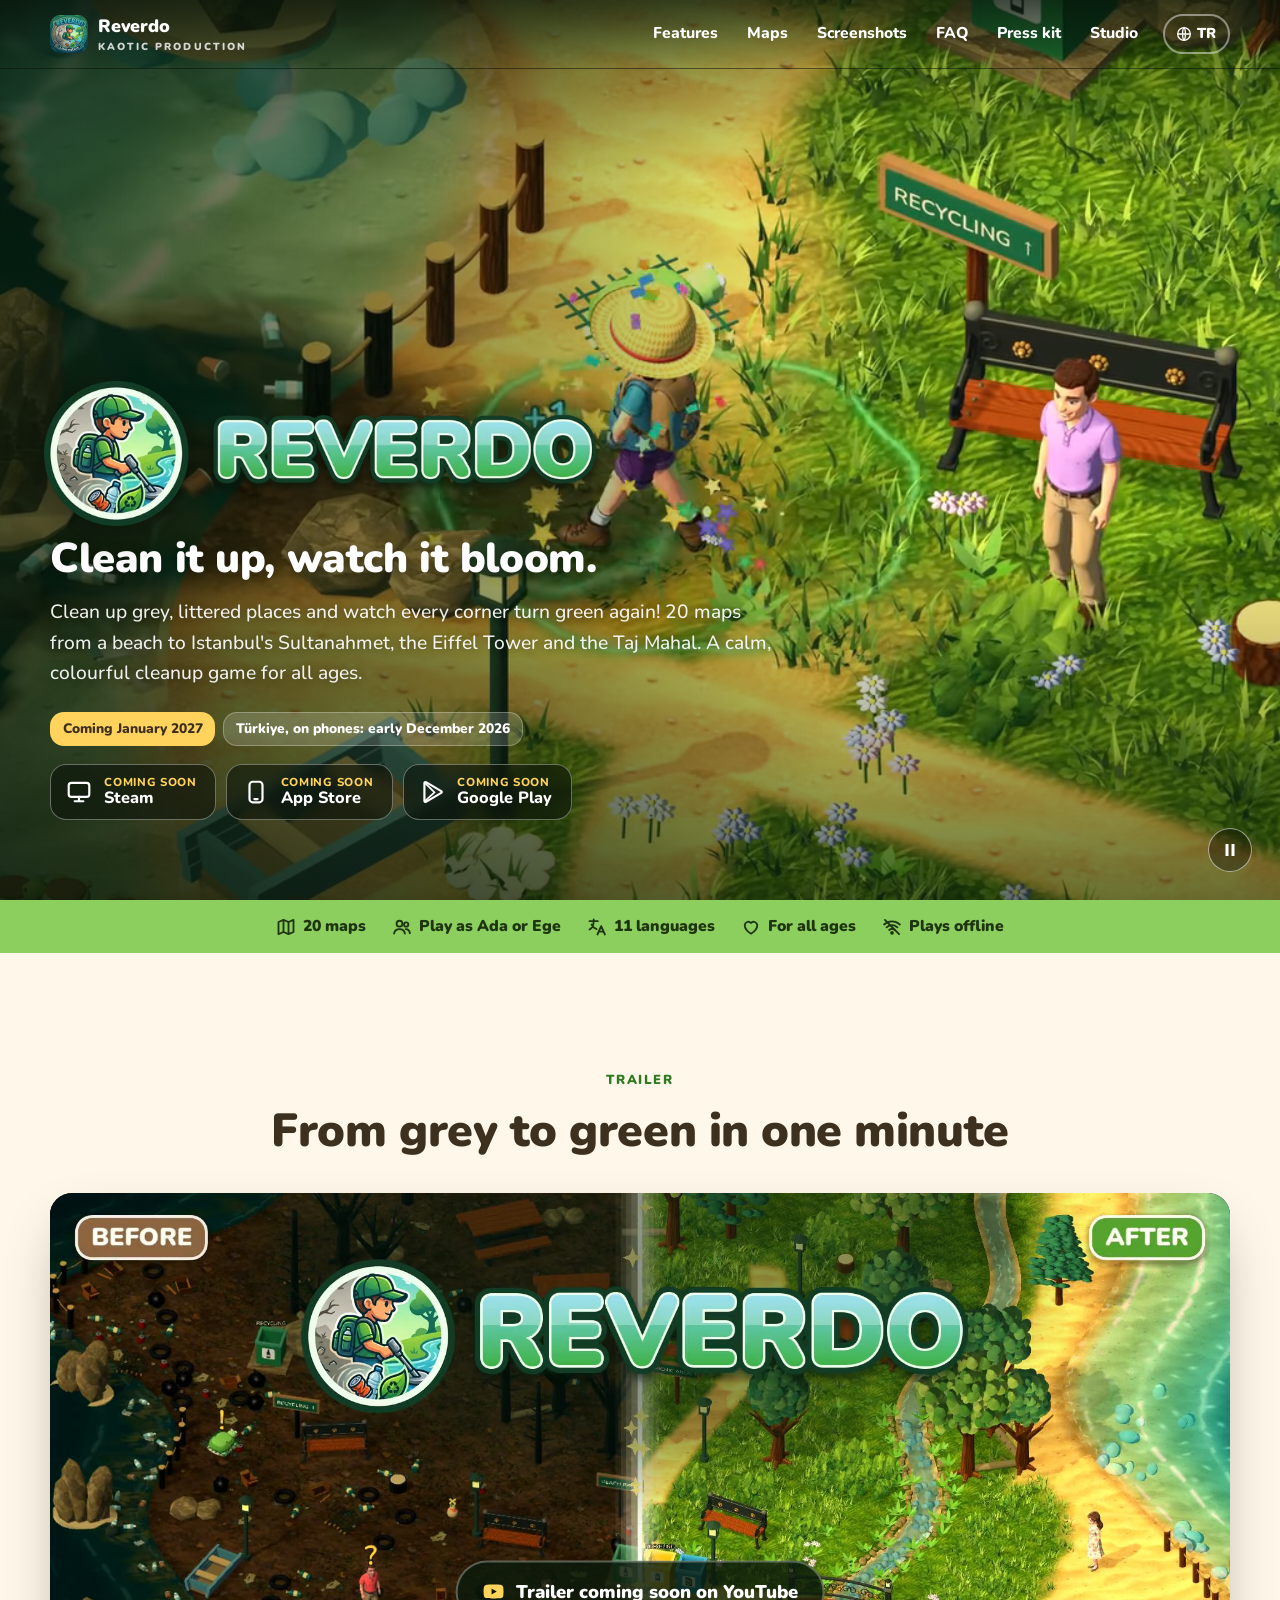
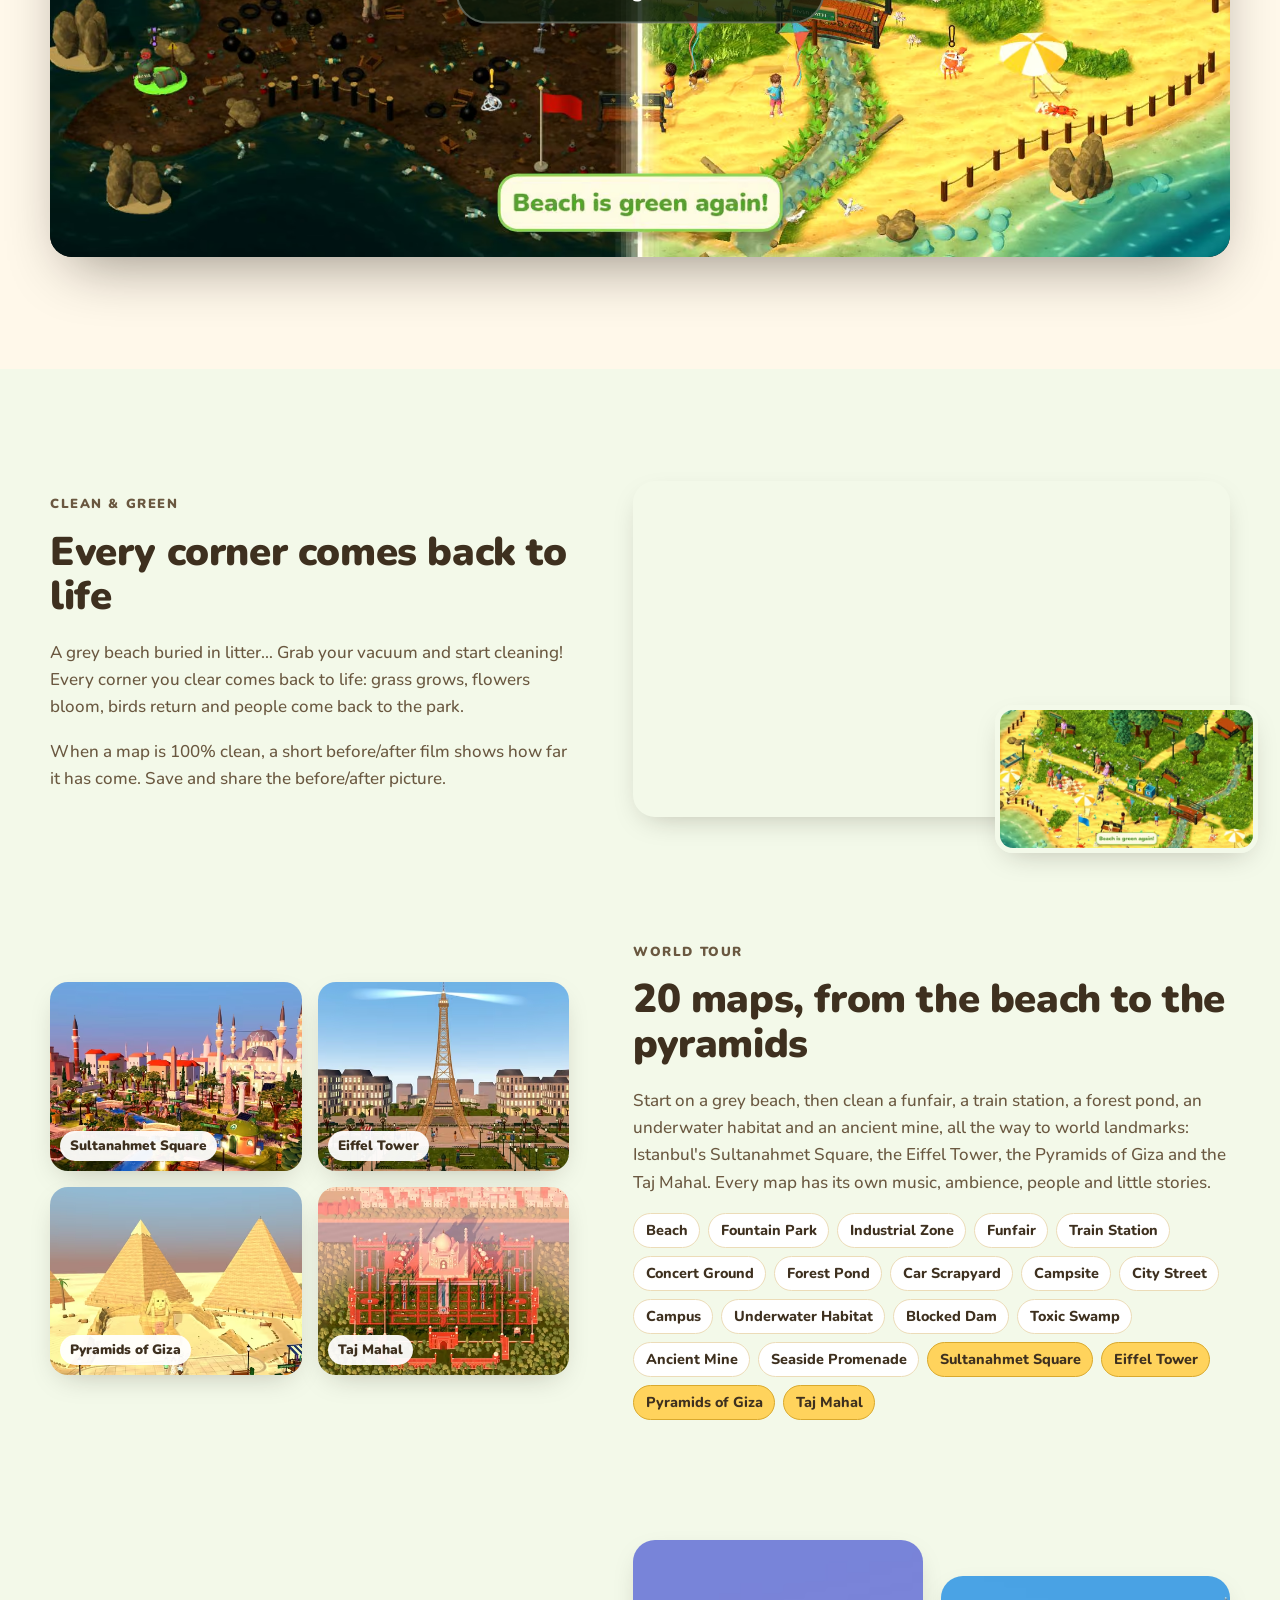
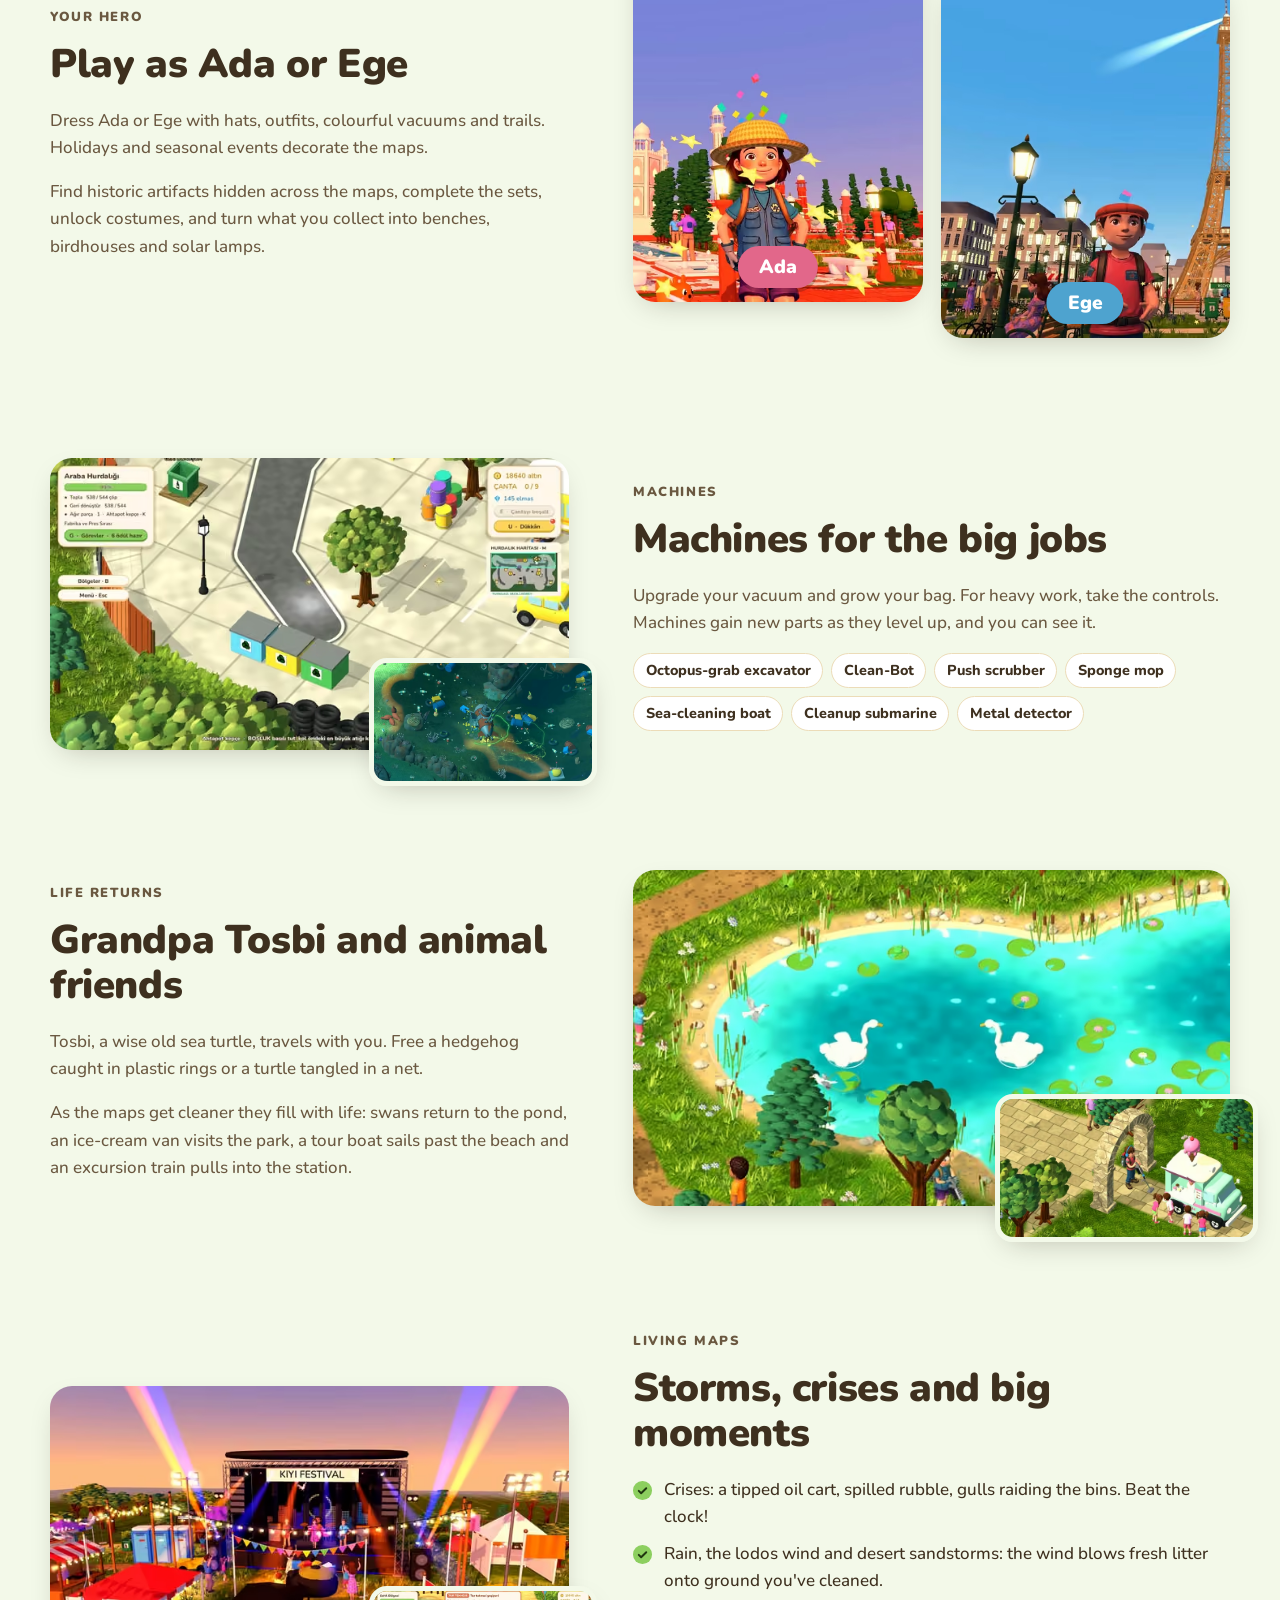
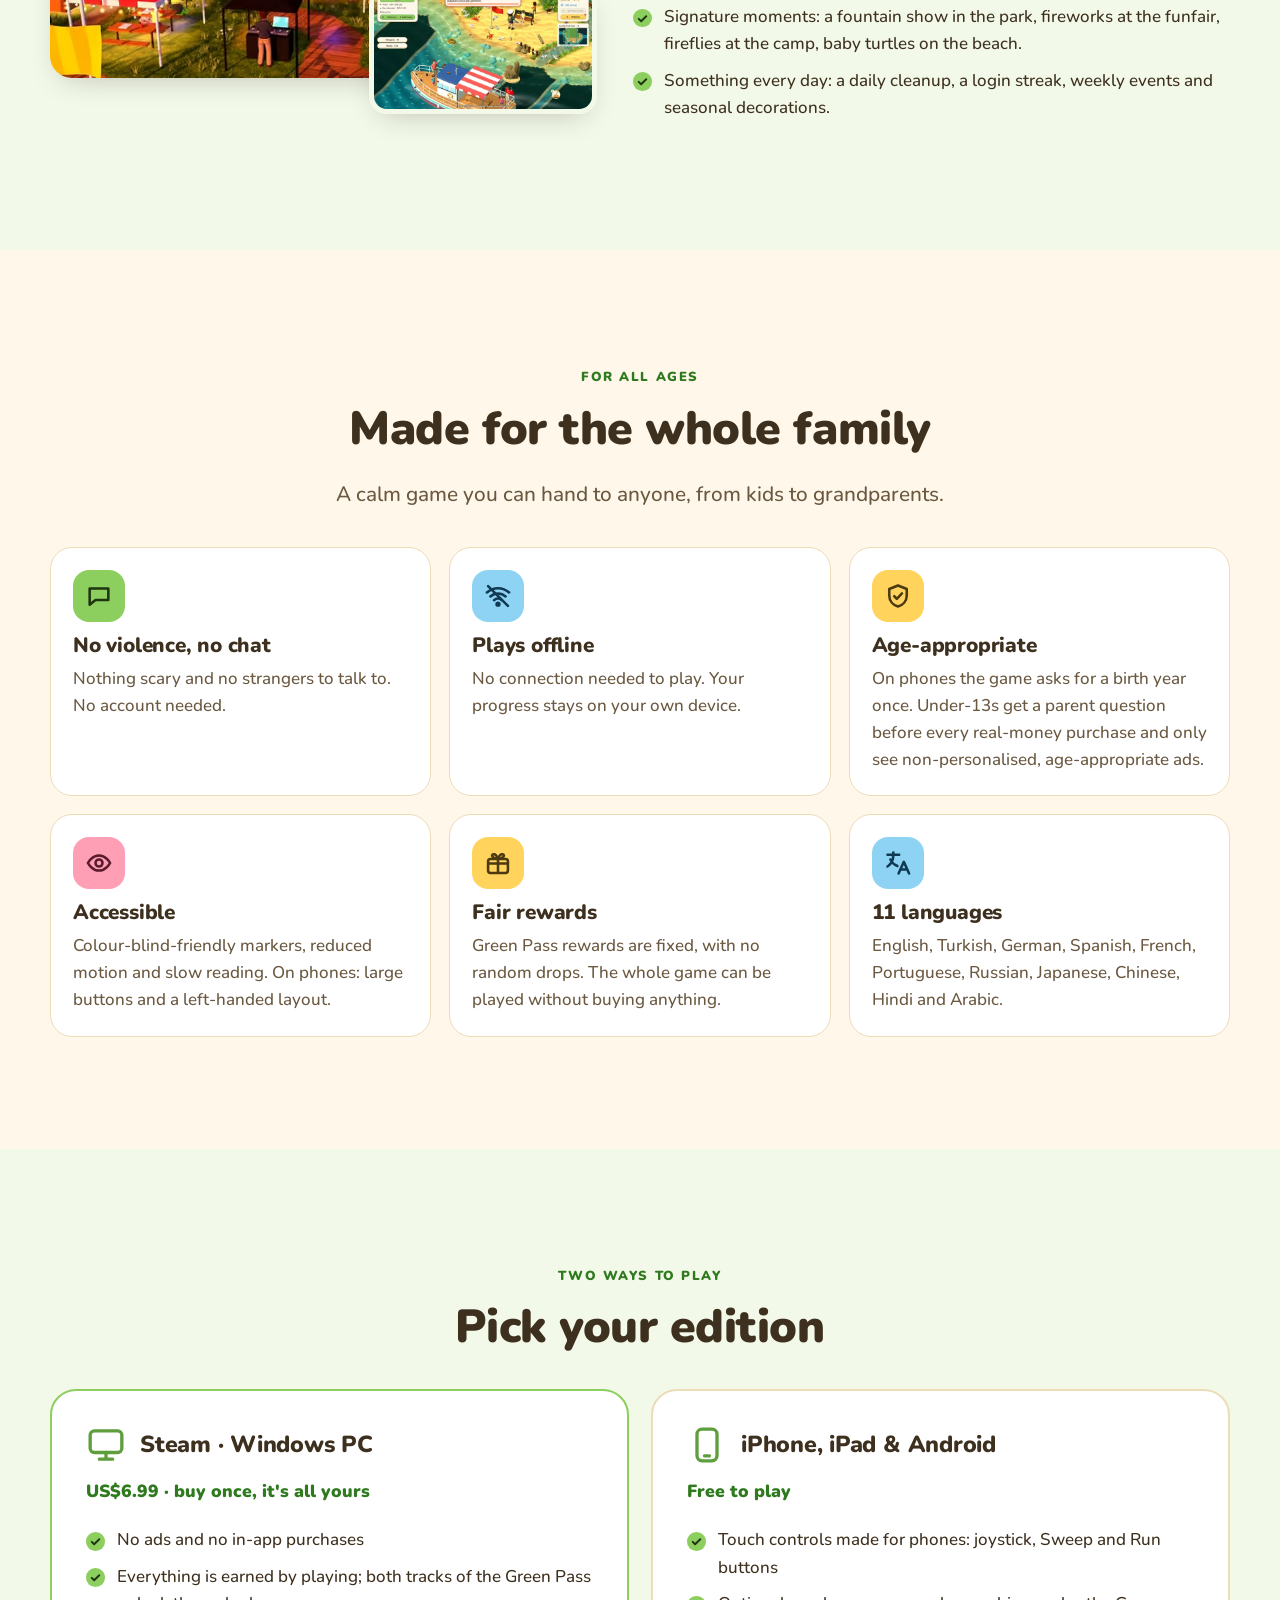
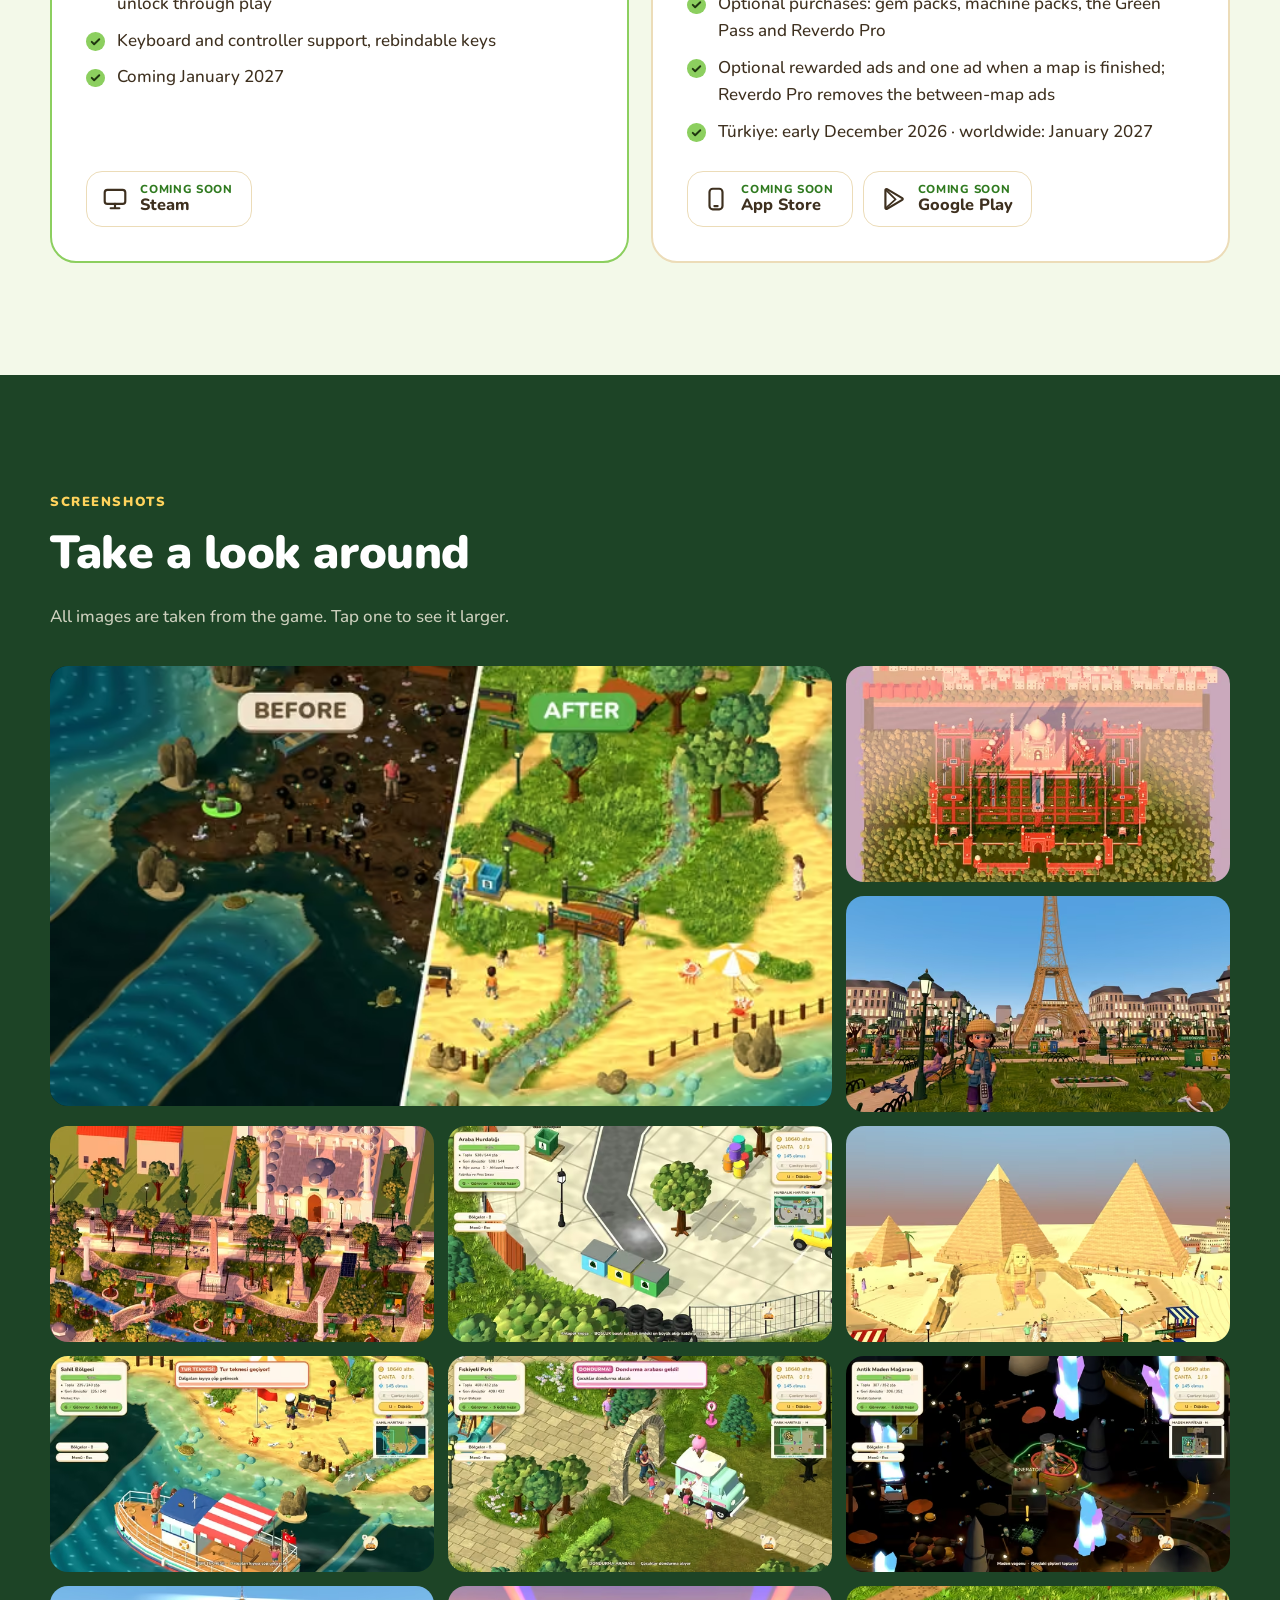
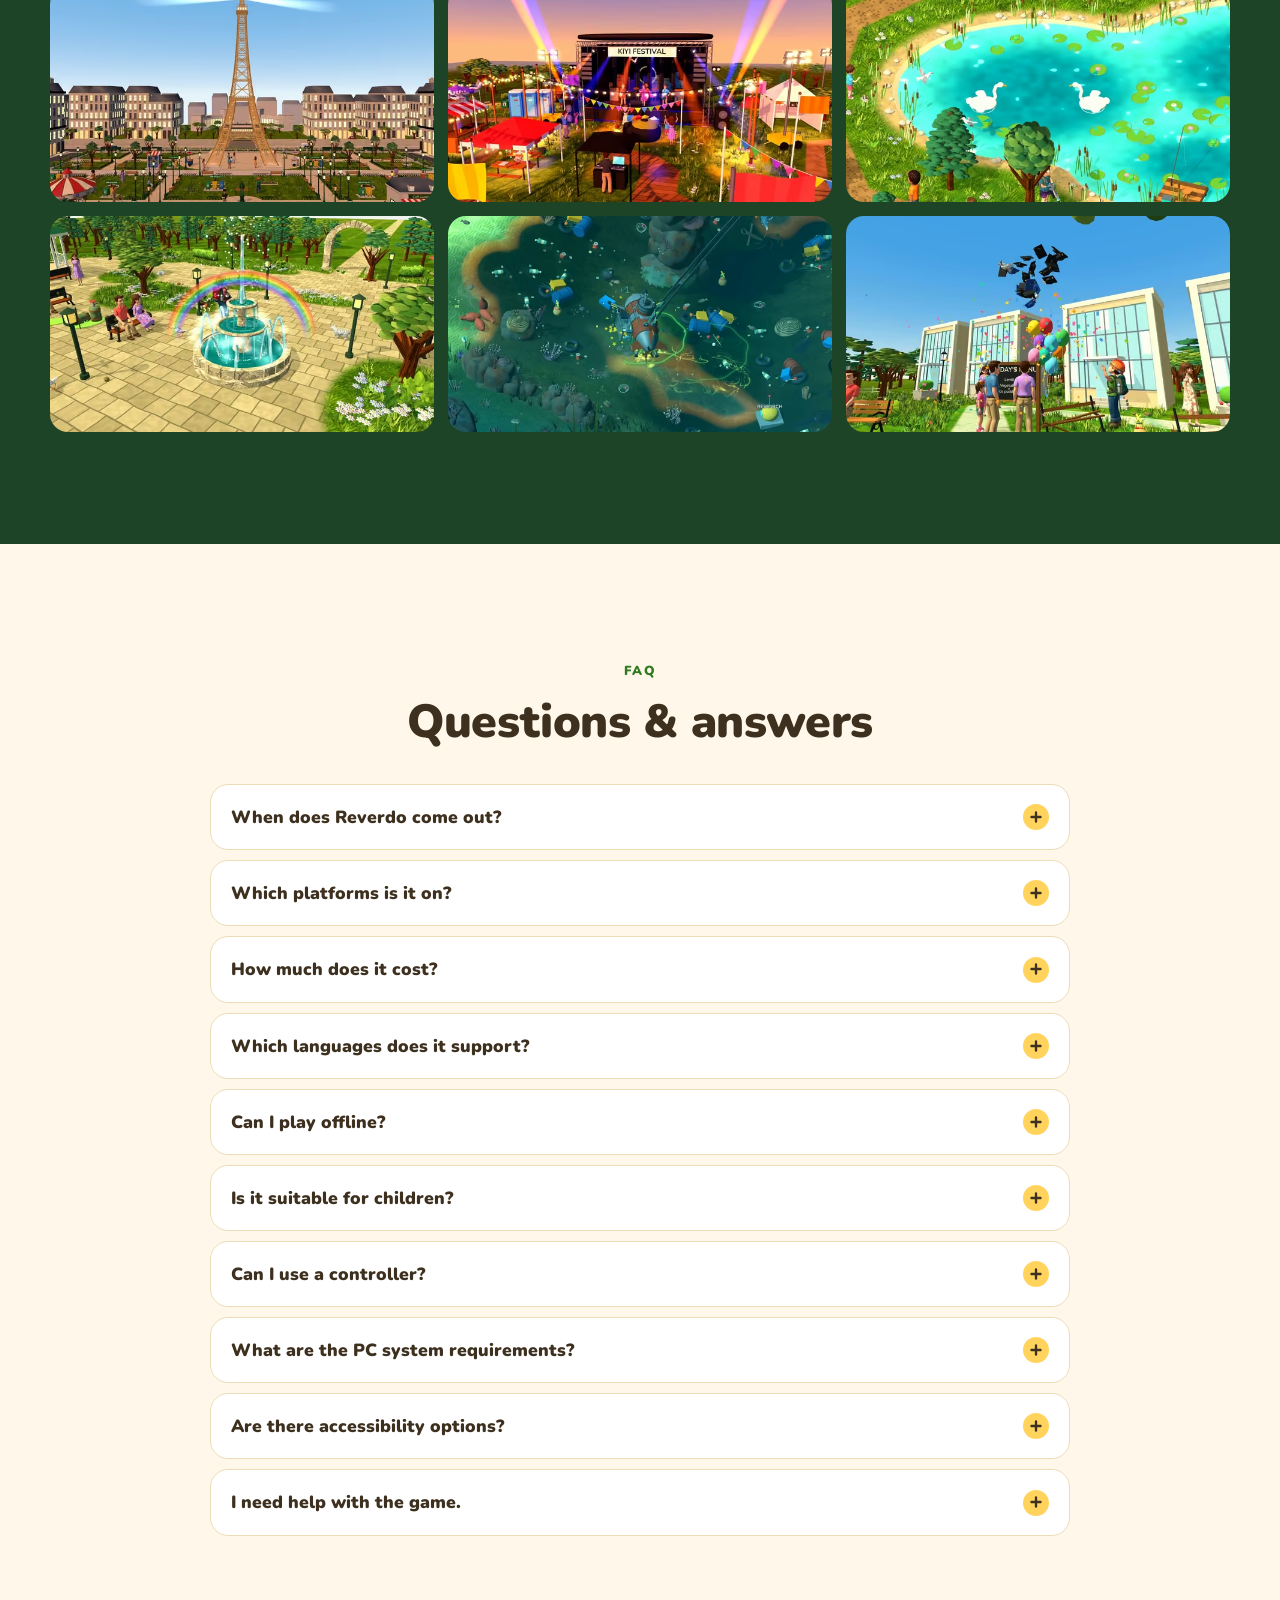
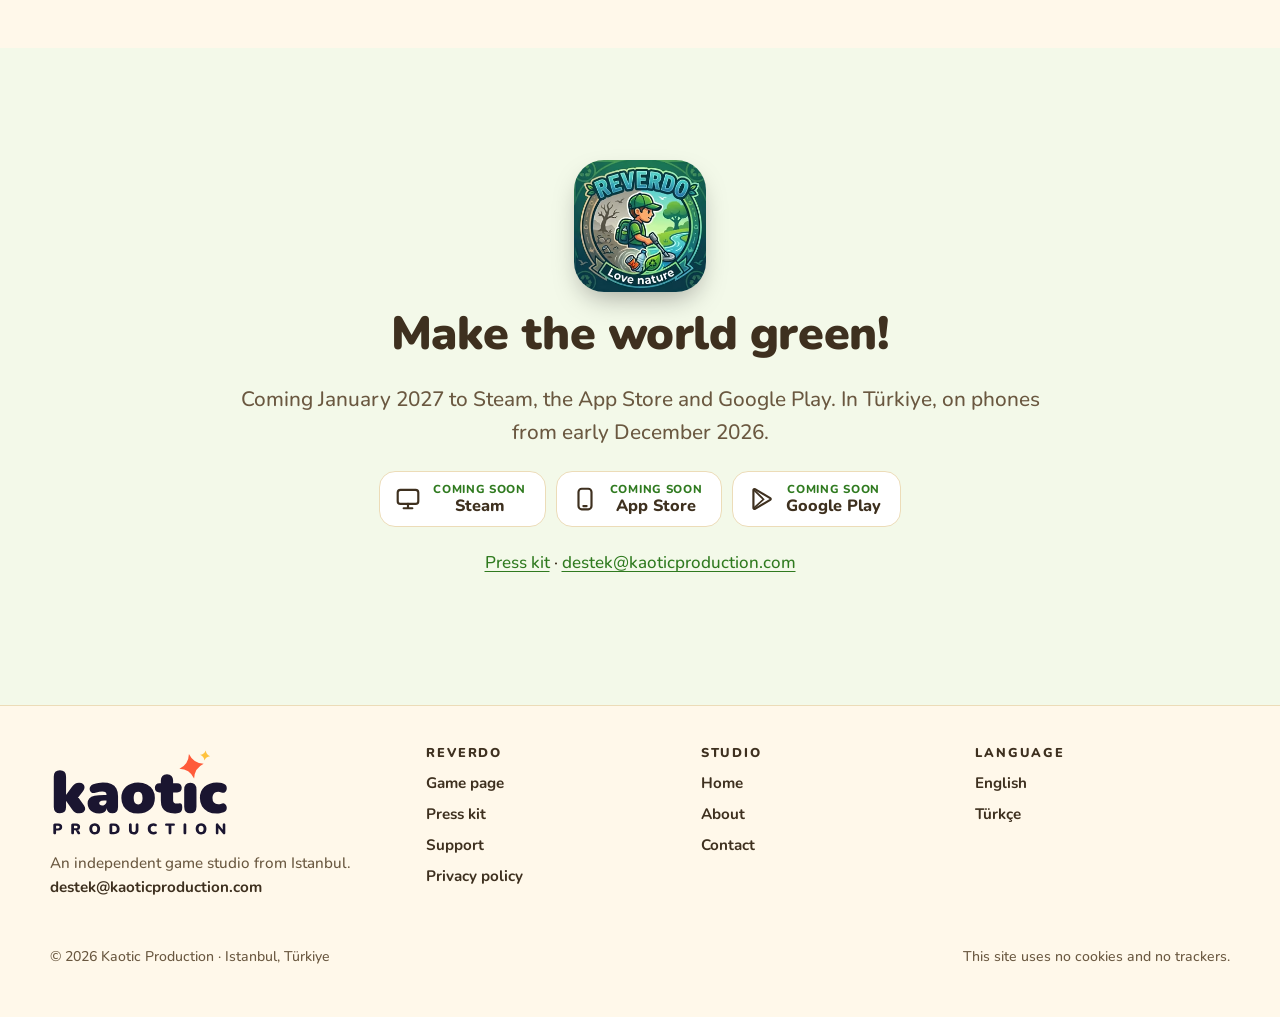
==== reverdo/index.html @ 342bca8e "Kaotic Production + Reverdo website (static, EN/TR) Co-Authored-By: Claude Opus 5.5 <noreply@anthrop" ====
<!doctype html>
<html lang="en">
<head>
<meta charset="utf-8">
<meta name="viewport" content="width=device-width, initial-scale=1, viewport-fit=cover">
<title>Reverdo · Clean it up, watch it bloom</title>
<meta name="description" content="Clean up grey, littered places and watch every corner turn green again! 20 maps from a beach to Sultanahmet, the Eiffel Tower and the Taj Mahal. Coming January 2027 to Steam, iOS and Android.">
<meta name="color-scheme" content="light dark">
<meta name="theme-color" content="#1d4426">
<meta name="referrer" content="strict-origin-when-cross-origin">
<link rel="canonical" href="https://kaoticproduction.com/reverdo/"><link rel="alternate" hreflang="en" href="https://kaoticproduction.com/reverdo/"><link rel="alternate" hreflang="tr" href="https://kaoticproduction.com/tr/reverdo/"><link rel="alternate" hreflang="x-default" href="https://kaoticproduction.com/reverdo/">
<meta property="og:type" content="website">
<meta property="og:site_name" content="Kaotic Production">
<meta property="og:title" content="Reverdo · Clean it up, watch it bloom">
<meta property="og:description" content="Clean up grey, littered places and watch every corner turn green again! 20 maps from a beach to Sultanahmet, the Eiffel Tower and the Taj Mahal. Coming January 2027 to Steam, iOS and Android.">
<meta property="og:url" content="https://kaoticproduction.com/reverdo/">
<meta property="og:image" content="https://kaoticproduction.com/assets/img/og-reverdo.jpg">
<meta property="og:image:width" content="1200">
<meta property="og:image:height" content="630">
<meta property="og:locale" content="en_US">
<meta property="og:locale:alternate" content="tr_TR">
<meta name="twitter:card" content="summary_large_image">
<meta name="twitter:title" content="Reverdo · Clean it up, watch it bloom">
<meta name="twitter:description" content="Clean up grey, littered places and watch every corner turn green again! 20 maps from a beach to Sultanahmet, the Eiffel Tower and the Taj Mahal. Coming January 2027 to Steam, iOS and Android.">
<meta name="twitter:image" content="https://kaoticproduction.com/assets/img/og-reverdo.jpg">
<link rel="icon" href="/reverdo/favicon-32.png" sizes="32x32" type="image/png"><link rel="apple-touch-icon" href="/reverdo/apple-touch-icon.png">
<link rel="preload" href="/assets/fonts/nunito-var.woff2" as="font" type="font/woff2" crossorigin>
<link rel="stylesheet" href="/assets/css/site.css?v=20261021">
<script type="application/ld+json">[{"@context":"https://schema.org","@type":"VideoGame","@id":"https://kaoticproduction.com/reverdo/#game","name":"Reverdo","alternateName":"Reverdo: Clean & Green","url":"https://kaoticproduction.com/reverdo/","description":"A calm, colourful cleanup game for all ages: clean up grey, littered places and watch every corner turn green again across 20 maps.","image":["https://kaoticproduction.com/assets/img/og-reverdo.jpg","https://kaoticproduction.com/assets/img/shot-01-before-after-coast-1920.jpg"],"screenshot":["https://kaoticproduction.com/assets/img/shot-01-before-after-coast-1920.jpg","https://kaoticproduction.com/assets/img/shot-02-paris-ada-1920.jpg","https://kaoticproduction.com/assets/img/shot-05-taj-mahal-1920.jpg","https://kaoticproduction.com/assets/img/shot-07-giza-1920.jpg"],"genre":["Casual","Simulation","Cleaning"],"gamePlatform":["PC","iOS","Android"],"operatingSystem":"Windows 10, iOS, Android","applicationCategory":"Game","playMode":"SinglePlayer","numberOfPlayers":{"@type":"QuantitativeValue","value":1},"inLanguage":["en","tr","de","es","fr","pt","ru","ja","zh","hi","ar"],"author":{"@id":"https://kaoticproduction.com/#org"},"publisher":{"@type":"Organization","@id":"https://kaoticproduction.com/#org","name":"Kaotic Production","url":"https://kaoticproduction.com/","logo":"https://kaoticproduction.com/assets/brand/kaotic-mark-512.png","email":"info@kaoticproduction.com","contactPoint":[{"@type":"ContactPoint","contactType":"customer support","email":"destek@kaoticproduction.com"},{"@type":"ContactPoint","contactType":"press","email":"info@kaoticproduction.com"}],"founder":{"@type":"Person","name":"Ufuk Pamuk"},"address":{"@type":"PostalAddress","addressLocality":"Istanbul","addressCountry":"TR"}},"audience":{"@type":"PeopleAudience","suggestedMinAge":3}},{"@context":"https://schema.org","@type":"FAQPage","mainEntity":[{"@type":"Question","name":"When does Reverdo come out?","acceptedAnswer":{"@type":"Answer","text":"Reverdo launches in Türkiye on iPhone and Android in early December 2026, then worldwide on Steam, the App Store and Google Play in January 2027."}},{"@type":"Question","name":"How much does it cost?","acceptedAnswer":{"@type":"Answer","text":"Steam: US$6.99, buy once. No ads and no in-app purchases; everything is earned by playing. Phones: free to play. It offers optional in-app purchases (gem packs, machine packs, the Green Pass, and Reverdo Pro to play without ads) and contains ads: optional rewarded ads and one ad when a map is finished. The whole game can be played without buying anything."}},{"@type":"Question","name":"Which languages does it support?","acceptedAnswer":{"@type":"Answer","text":"11 languages: English, Turkish, German, Spanish, French, Portuguese, Russian, Japanese, Chinese, Hindi and Arabic. You can pick one in Settings."}},{"@type":"Question","name":"Can I play offline?","acceptedAnswer":{"@type":"Answer","text":"Yes. Reverdo plays offline and needs no account. On phones, the optional ads and purchases need a connection."}},{"@type":"Question","name":"Is it suitable for children?","acceptedAnswer":{"@type":"Answer","text":"Reverdo is made for all ages: no violence, no chat and no account. On phones the game asks for a birth year once, on first launch. Players under 13 get a parent question before every real-money purchase and only see non-personalised, age-appropriate ads. Details are in the privacy policy ."}},{"@type":"Question","name":"Are there accessibility options?","acceptedAnswer":{"@type":"Answer","text":"Yes: colour-blind-friendly markers, reduced motion and slow reading. On phones there are also large buttons and a left-handed layout."}},{"@type":"Question","name":"I need help with the game.","acceptedAnswer":{"@type":"Answer","text":"Visit the support page or write to destek@kaoticproduction.com ."}}]}]</script>
</head>
<body class="game">
<a class="skip" href="#main">Skip to content</a>
<div class="lang-hint" lang="tr"><div class="wrap"><span>Bu sayfanın Türkçesi de var.</span><a href="/tr/reverdo/" hreflang="tr">Türkçe sayfaya geç</a><button type="button" aria-label="Kapat">&times;</button></div></div>
<header class="site-header overlay"><div class="wrap"><div class="bar"><a class="brand" href="/reverdo/"><img src="/assets/img/reverdo-icon-96.png" width="38" height="38" alt=""><span lang="en">Reverdo<span class="sub">Kaotic Production</span></span></a><nav class="nav" aria-label="Main"><a href="/reverdo/#features">Features</a><a href="/reverdo/#maps">Maps</a><a href="/reverdo/#gallery">Screenshots</a><a href="/reverdo/#faq">FAQ</a><a href="/reverdo/presskit/">Press kit</a><a href="/">Studio</a></nav><a class="lang" href="/tr/reverdo/" hreflang="tr" lang="tr" aria-label="Türkçe"><svg viewBox="0 0 24 24" fill="none" stroke="currentColor" stroke-width="2" aria-hidden="true"><circle cx="12" cy="12" r="9.5"/><path d="M2.5 12h19M12 2.5c2.8 3 2.8 16 0 19M12 2.5c-2.8 3-2.8 16 0 19"/></svg><span>TR</span></a>
<button class="menu-btn" type="button" aria-expanded="false" aria-controls="mnav" aria-label="Menu"><svg viewBox="0 0 24 24" fill="none" stroke="currentColor" stroke-width="2.4" stroke-linecap="round" aria-hidden="true"><path d="M4 7h16M4 12h16M4 17h16"/></svg></button></div>
<nav class="mobile-nav" id="mnav" aria-label="Main"><a href="/reverdo/#features">Features</a><a href="/reverdo/#maps">Maps</a><a href="/reverdo/#gallery">Screenshots</a><a href="/reverdo/#faq">FAQ</a><a href="/reverdo/presskit/">Press kit</a><a href="/">Studio</a></nav></div></header>
<main id="main">

<section class="g-hero" aria-labelledby="hero-h">
<div class="media">
<picture><source type="image/avif" srcset="/assets/img/hero-poster-640.avif 640w, /assets/img/hero-poster-1280.avif 1280w" sizes="100vw"><source type="image/webp" srcset="/assets/img/hero-poster-640.webp 640w, /assets/img/hero-poster-1280.webp 1280w" sizes="100vw"><img src="/assets/img/hero-poster-1280.jpg" srcset="/assets/img/hero-poster-640.jpg 640w, /assets/img/hero-poster-1280.jpg 1280w" sizes="100vw" width="1280" height="720" alt="" fetchpriority="high"></picture>
<video data-hero muted loop playsinline preload="none" aria-hidden="true" tabindex="-1" data-large="/assets/video/reverdo-hero-720" data-small="/assets/video/reverdo-hero-360" poster="/assets/img/hero-poster-1280.jpg"></video>
</div>
<div class="wrap inner">
<picture><source type="image/avif" srcset="/assets/img/reverdo-wordmark-400.avif 400w, /assets/img/reverdo-wordmark-800.avif 800w, /assets/img/reverdo-wordmark-1200.avif 1200w" sizes="(min-width: 900px) 560px, 92vw"><source type="image/webp" srcset="/assets/img/reverdo-wordmark-400.webp 400w, /assets/img/reverdo-wordmark-800.webp 800w, /assets/img/reverdo-wordmark-1200.webp 1200w" sizes="(min-width: 900px) 560px, 92vw"><img src="/assets/img/reverdo-wordmark-800.png" srcset="/assets/img/reverdo-wordmark-400.png 400w, /assets/img/reverdo-wordmark-800.png 800w, /assets/img/reverdo-wordmark-1200.png 1200w" sizes="(min-width: 900px) 560px, 92vw" width="800" height="207" alt="Reverdo" class="logo"></picture>
<h1 id="hero-h">Clean it up, watch it bloom.</h1>
<p class="sub">Clean up grey, littered places and watch every corner turn green again! 20 maps from a beach to Istanbul's Sultanahmet, the Eiffel Tower and the Taj Mahal. A calm, colourful cleanup game for all ages.</p>
<div class="when"><span class="chip sun">Coming January 2027</span><span class="chip">Türkiye, on phones: early December 2026</span></div>
<div class="stores"><div class="store soon" role="group" aria-label="Steam: Coming soon"><svg viewBox="0 0 24 24" fill="none" stroke="currentColor" stroke-width="2" stroke-linecap="round" stroke-linejoin="round" aria-hidden="true"><rect x="2.5" y="3.5" width="19" height="13" rx="2.5"/><path d="M8 20.5h8M12 16.5v4"/></svg><span><small>Coming soon</small><span>Steam</span></span></div><div class="store soon" role="group" aria-label="App Store: Coming soon"><svg viewBox="0 0 24 24" fill="none" stroke="currentColor" stroke-width="2" stroke-linecap="round" stroke-linejoin="round" aria-hidden="true"><rect x="6" y="2.5" width="12" height="19" rx="3"/><path d="M10.5 18.5h3"/></svg><span><small>Coming soon</small><span>App Store</span></span></div><div class="store soon" role="group" aria-label="Google Play: Coming soon"><svg viewBox="0 0 24 24" fill="none" stroke="currentColor" stroke-width="2" stroke-linejoin="round" aria-hidden="true"><path d="M5 3.8v16.4a1 1 0 0 0 1.5.86l14-8.2a1 1 0 0 0 0-1.72l-14-8.2A1 1 0 0 0 5 3.8z"/><path d="M5.4 3.6l9.4 9.2M5.4 20.4l9.4-8.6" stroke-width="1.6"/></svg><span><small>Coming soon</small><span>Google Play</span></span></div></div>
</div>
<button class="media-ctl" type="button" hidden data-play="Play background video" data-pause="Pause background video"><span class="i-pause"><svg viewBox="0 0 24 24" aria-hidden="true"><path fill="currentColor" d="M6 4h4v16H6zM14 4h4v16h-4z"/></svg></span><span class="i-play" style="display:none"><svg viewBox="0 0 24 24" aria-hidden="true"><path fill="currentColor" d="M7 4.6v14.8a1.2 1.2 0 0 0 1.8 1l12-7.4a1.2 1.2 0 0 0 0-2L8.8 3.6A1.2 1.2 0 0 0 7 4.6z"/></svg></span><span class="lbl">Pause background video</span></button>
</section>

<div class="ribbon"><div class="wrap"><ul>
<li><svg viewBox="0 0 24 24" fill="none" stroke="currentColor" stroke-width="2.2" stroke-linejoin="round" aria-hidden="true"><path d="M3 6l6-2.5 6 2.5 6-2.5v14.5L15 20.5 9 18l-6 2.5z"/><path d="M9 3.5V18M15 6v14.5"/></svg> 20 maps</li><li><svg viewBox="0 0 24 24" fill="none" stroke="currentColor" stroke-width="2.2" stroke-linecap="round" aria-hidden="true"><circle cx="9" cy="8" r="3.5"/><path d="M2.5 20c.5-3.6 3.2-5.5 6.5-5.5s6 1.9 6.5 5.5"/><circle cx="17" cy="9" r="2.6"/><path d="M16.5 14.6c2.6.1 4.5 1.8 5 4.9"/></svg> Play as Ada or Ege</li>
<li><svg viewBox="0 0 24 24" fill="none" stroke="currentColor" stroke-width="2.2" stroke-linecap="round" stroke-linejoin="round" aria-hidden="true"><path d="M3 5h10M8 3v2c0 5-2.5 8.5-5 10M5.5 9c1.2 2.6 3.4 4.6 6 5.6"/><path d="M12.5 21l4.5-10 4.5 10M14 17.5h6"/></svg> 11 languages</li><li><svg viewBox="0 0 24 24" fill="none" stroke="currentColor" stroke-width="2.2" stroke-linejoin="round" aria-hidden="true"><path d="M12 20s-7.5-4.6-7.5-10.2A4.3 4.3 0 0 1 12 7.2a4.3 4.3 0 0 1 7.5 2.6C19.5 15.4 12 20 12 20z"/></svg> For all ages</li><li><svg viewBox="0 0 24 24" fill="none" stroke="currentColor" stroke-width="2.2" stroke-linecap="round" aria-hidden="true"><path d="M2.5 9a14 14 0 0 1 19 0M5.5 12.4a9.5 9.5 0 0 1 13 0M8.6 15.6a5 5 0 0 1 6.8 0"/><circle cx="12" cy="19" r="1.2" fill="currentColor"/><path d="M3.5 3.5l17 17"/></svg> Plays offline</li>
</ul></div></div>

<section class="g-section" id="trailer" aria-labelledby="trailer-h">
<div class="wrap">
<div class="head center"><p class="eyebrow">Trailer</p><h2 id="trailer-h">From grey to green in one minute</h2></div>
<div class="trailer "><picture><source type="image/avif" srcset="/assets/img/trailer-poster-en-960.avif 960w, /assets/img/trailer-poster-en-1920.avif 1920w" sizes="(min-width: 1240px) 1180px, 100vw"><source type="image/webp" srcset="/assets/img/trailer-poster-en-960.webp 960w, /assets/img/trailer-poster-en-1920.webp 1920w" sizes="(min-width: 1240px) 1180px, 100vw"><img src="/assets/img/trailer-poster-en-1920.jpg" srcset="/assets/img/trailer-poster-en-960.jpg 960w, /assets/img/trailer-poster-en-1920.jpg 1920w" sizes="(min-width: 1240px) 1180px, 100vw" width="1920" height="1080" alt="Reverdo trailer poster: the beach before and after cleaning" loading="lazy" decoding="async"></picture><span class="soon"><svg viewBox="0 0 24 24" aria-hidden="true"><path fill="currentColor" d="M21.6 7.2a2.6 2.6 0 0 0-1.8-1.8C18.2 5 12 5 12 5s-6.2 0-7.8.4a2.6 2.6 0 0 0-1.8 1.8C2 8.8 2 12 2 12s0 3.2.4 4.8a2.6 2.6 0 0 0 1.8 1.8C5.8 19 12 19 12 19s6.2 0 7.8-.4a2.6 2.6 0 0 0 1.8-1.8c.4-1.6.4-4.8.4-4.8s0-3.2-.4-4.8zM10 15V9l5.2 3z"/></svg>Trailer coming soon on YouTube</span></div>
</div>
</section>

<section class="g-section alt" id="features" aria-label="Features">
<div class="wrap rows">

<div class="row">
<div class="text">
<p class="eyebrow">Clean &amp; green</p>
<h2>Every corner comes back to life</h2>
<p>A grey beach buried in litter… Grab your vacuum and start cleaning! Every corner you clear comes back to life: grass grows, flowers bloom, birds return and people come back to the park.</p>
<p>When a map is 100% clean, a short before/after film shows how far it has come. Save and share the before/after picture.</p>
</div>
<div class="shot"><picture><source type="image/avif" srcset="/assets/img/shot-01-before-after-coast-640.avif 640w, /assets/img/shot-01-before-after-coast-1280.avif 1280w, /assets/img/shot-01-before-after-coast-1920.avif 1920w" sizes="(min-width: 900px) 620px, 100vw"><source type="image/webp" srcset="/assets/img/shot-01-before-after-coast-640.webp 640w, /assets/img/shot-01-before-after-coast-1280.webp 1280w, /assets/img/shot-01-before-after-coast-1920.webp 1920w" sizes="(min-width: 900px) 620px, 100vw"><img src="/assets/img/shot-01-before-after-coast-1280.jpg" srcset="/assets/img/shot-01-before-after-coast-640.jpg 640w, /assets/img/shot-01-before-after-coast-1280.jpg 1280w, /assets/img/shot-01-before-after-coast-1920.jpg 1920w" sizes="(min-width: 900px) 620px, 100vw" width="1280" height="720" alt="Before and after: a grey, littered beach and the same beach clean and green" loading="lazy" decoding="async"></picture>
<picture><source type="image/avif" srcset="/assets/img/still-coast-green-640.avif 640w, /assets/img/still-coast-green-1280.avif 1280w" sizes="(min-width: 900px) 280px, 44vw"><source type="image/webp" srcset="/assets/img/still-coast-green-640.webp 640w, /assets/img/still-coast-green-1280.webp 1280w" sizes="(min-width: 900px) 280px, 44vw"><img src="/assets/img/still-coast-green-1280.jpg" srcset="/assets/img/still-coast-green-640.jpg 640w, /assets/img/still-coast-green-1280.jpg 1280w" sizes="(min-width: 900px) 280px, 44vw" width="1280" height="720" alt="The beach after cleaning: grass, flowers and visitors are back" class="float" loading="lazy" decoding="async"></picture></div>
</div>

<div class="row flip" id="maps">
<div class="text">
<p class="eyebrow">World tour</p>
<h2>20 maps, from the beach to the pyramids</h2>
<p>Start on a grey beach, then clean a funfair, a train station, a forest pond, an underwater habitat and an ancient mine, all the way to world landmarks: Istanbul's Sultanahmet Square, the Eiffel Tower, the Pyramids of Giza and the Taj Mahal. Every map has its own music, ambience, people and little stories.</p>
<ul class="tags" aria-label="All 20 maps"><li>Beach</li><li>Fountain Park</li><li>Industrial Zone</li><li>Funfair</li><li>Train Station</li><li>Concert Ground</li><li>Forest Pond</li><li>Car Scrapyard</li><li>Campsite</li><li>City Street</li><li>Campus</li><li>Underwater Habitat</li><li>Blocked Dam</li><li>Toxic Swamp</li><li>Ancient Mine</li><li>Seaside Promenade</li><li class="star">Sultanahmet Square</li><li class="star">Eiffel Tower</li><li class="star">Pyramids of Giza</li><li class="star">Taj Mahal</li></ul>
</div>
<div class="mosaic">
<figure><picture><source type="image/avif" srcset="/assets/img/still-sultanahmet-park-640.avif 640w, /assets/img/still-sultanahmet-park-1280.avif 1280w" sizes="(min-width: 900px) 320px, 46vw"><source type="image/webp" srcset="/assets/img/still-sultanahmet-park-640.webp 640w, /assets/img/still-sultanahmet-park-1280.webp 1280w" sizes="(min-width: 900px) 320px, 46vw"><img src="/assets/img/still-sultanahmet-park-1280.jpg" srcset="/assets/img/still-sultanahmet-park-640.jpg 640w, /assets/img/still-sultanahmet-park-1280.jpg 1280w" sizes="(min-width: 900px) 320px, 46vw" width="1280" height="720" alt="The park between Hagia Sophia and the Blue Mosque at sunset, clean and green" loading="lazy" decoding="async"></picture><figcaption>Sultanahmet Square</figcaption></figure>
<figure><picture><source type="image/avif" srcset="/assets/img/shot-10-eiffel-tower-640.avif 640w, /assets/img/shot-10-eiffel-tower-1280.avif 1280w" sizes="(min-width: 900px) 320px, 46vw"><source type="image/webp" srcset="/assets/img/shot-10-eiffel-tower-640.webp 640w, /assets/img/shot-10-eiffel-tower-1280.webp 1280w" sizes="(min-width: 900px) 320px, 46vw"><img src="/assets/img/shot-10-eiffel-tower-1280.jpg" srcset="/assets/img/shot-10-eiffel-tower-640.jpg 640w, /assets/img/shot-10-eiffel-tower-1280.jpg 1280w" sizes="(min-width: 900px) 320px, 46vw" width="1280" height="720" alt="The Eiffel Tower and the gardens of the Champ de Mars" loading="lazy" decoding="async"></picture><figcaption>Eiffel Tower</figcaption></figure>
<figure><picture><source type="image/avif" srcset="/assets/img/shot-07-giza-640.avif 640w, /assets/img/shot-07-giza-1280.avif 1280w" sizes="(min-width: 900px) 320px, 46vw"><source type="image/webp" srcset="/assets/img/shot-07-giza-640.webp 640w, /assets/img/shot-07-giza-1280.webp 1280w" sizes="(min-width: 900px) 320px, 46vw"><img src="/assets/img/shot-07-giza-1280.jpg" srcset="/assets/img/shot-07-giza-640.jpg 640w, /assets/img/shot-07-giza-1280.jpg 1280w" sizes="(min-width: 900px) 320px, 46vw" width="1280" height="720" alt="The Pyramids of Giza and the Sphinx" loading="lazy" decoding="async"></picture><figcaption>Pyramids of Giza</figcaption></figure>
<figure><picture><source type="image/avif" srcset="/assets/img/shot-05-taj-mahal-640.avif 640w, /assets/img/shot-05-taj-mahal-1280.avif 1280w" sizes="(min-width: 900px) 320px, 46vw"><source type="image/webp" srcset="/assets/img/shot-05-taj-mahal-640.webp 640w, /assets/img/shot-05-taj-mahal-1280.webp 1280w" sizes="(min-width: 900px) 320px, 46vw"><img src="/assets/img/shot-05-taj-mahal-1280.jpg" srcset="/assets/img/shot-05-taj-mahal-640.jpg 640w, /assets/img/shot-05-taj-mahal-1280.jpg 1280w" sizes="(min-width: 900px) 320px, 46vw" width="1280" height="720" alt="The Taj Mahal and its gardens from above" loading="lazy" decoding="async"></picture><figcaption>Taj Mahal</figcaption></figure>
</div>
</div>

<div class="row">
<div class="text">
<p class="eyebrow">Your hero</p>
<h2>Play as Ada or Ege</h2>
<p>Dress Ada or Ege with hats, outfits, colourful vacuums and trails. Holidays and seasonal events decorate the maps.</p>
<p>Find historic artifacts hidden across the maps, complete the sets, unlock costumes, and turn what you collect into benches, birdhouses and solar lamps.</p>
</div>
<div class="duo">
<figure class="ada"><picture><source type="image/avif" srcset="/assets/img/portrait-ada-432.avif 432w, /assets/img/portrait-ada-864.avif 864w" sizes="(min-width: 900px) 300px, 46vw"><source type="image/webp" srcset="/assets/img/portrait-ada-432.webp 432w, /assets/img/portrait-ada-864.webp 864w" sizes="(min-width: 900px) 300px, 46vw"><img src="/assets/img/portrait-ada-864.jpg" srcset="/assets/img/portrait-ada-432.jpg 432w, /assets/img/portrait-ada-864.jpg 864w" sizes="(min-width: 900px) 300px, 46vw" width="864" height="1080" alt="Ada celebrating in the Taj Mahal gardens" loading="lazy" decoding="async"></picture><figcaption>Ada</figcaption></figure>
<figure class="ege"><picture><source type="image/avif" srcset="/assets/img/portrait-ege-432.avif 432w, /assets/img/portrait-ege-864.avif 864w" sizes="(min-width: 900px) 300px, 46vw"><source type="image/webp" srcset="/assets/img/portrait-ege-432.webp 432w, /assets/img/portrait-ege-864.webp 864w" sizes="(min-width: 900px) 300px, 46vw"><img src="/assets/img/portrait-ege-864.jpg" srcset="/assets/img/portrait-ege-432.jpg 432w, /assets/img/portrait-ege-864.jpg 864w" sizes="(min-width: 900px) 300px, 46vw" width="864" height="1080" alt="Ege celebrating in front of the Eiffel Tower" loading="lazy" decoding="async"></picture><figcaption>Ege</figcaption></figure>
</div>
</div>

<div class="row flip">
<div class="text">
<p class="eyebrow">Machines</p>
<h2>Machines for the big jobs</h2>
<p>Upgrade your vacuum and grow your bag. For heavy work, take the controls. Machines gain new parts as they level up, and you can see it.</p>
<ul class="tags">
<li>Octopus-grab excavator</li><li>Clean-Bot</li><li>Push scrubber</li><li>Sponge mop</li>
<li>Sea-cleaning boat</li><li>Cleanup submarine</li><li>Metal detector</li></ul>
</div>
<div class="shot"><picture><source type="image/avif" srcset="/assets/img/shot-06-octopus-grab-640.avif 640w, /assets/img/shot-06-octopus-grab-1280.avif 1280w, /assets/img/shot-06-octopus-grab-1920.avif 1920w" sizes="(min-width: 900px) 620px, 100vw"><source type="image/webp" srcset="/assets/img/shot-06-octopus-grab-640.webp 640w, /assets/img/shot-06-octopus-grab-1280.webp 1280w, /assets/img/shot-06-octopus-grab-1920.webp 1920w" sizes="(min-width: 900px) 620px, 100vw"><img src="/assets/img/shot-06-octopus-grab-1280.jpg" srcset="/assets/img/shot-06-octopus-grab-640.jpg 640w, /assets/img/shot-06-octopus-grab-1280.jpg 1280w, /assets/img/shot-06-octopus-grab-1920.jpg 1920w" sizes="(min-width: 900px) 620px, 100vw" width="1280" height="720" alt="The octopus-grab excavator at the car scrapyard" loading="lazy" decoding="async"></picture>
<picture><source type="image/avif" srcset="/assets/img/still-submarine-640.avif 640w, /assets/img/still-submarine-1280.avif 1280w" sizes="(min-width: 900px) 280px, 44vw"><source type="image/webp" srcset="/assets/img/still-submarine-640.webp 640w, /assets/img/still-submarine-1280.webp 1280w" sizes="(min-width: 900px) 280px, 44vw"><img src="/assets/img/still-submarine-1280.jpg" srcset="/assets/img/still-submarine-640.jpg 640w, /assets/img/still-submarine-1280.jpg 1280w" sizes="(min-width: 900px) 280px, 44vw" width="1280" height="720" alt="The cleanup submarine collecting litter under water" class="float" loading="lazy" decoding="async"></picture></div>
</div>

<div class="row">
<div class="text">
<p class="eyebrow">Life returns</p>
<h2>Grandpa Tosbi and animal friends</h2>
<p>Tosbi, a wise old sea turtle, travels with you. Free a hedgehog caught in plastic rings or a turtle tangled in a net.</p>
<p>As the maps get cleaner they fill with life: swans return to the pond, an ice-cream van visits the park, a tour boat sails past the beach and an excursion train pulls into the station.</p>
</div>
<div class="shot"><picture><source type="image/avif" srcset="/assets/img/still-swans-640.avif 640w, /assets/img/still-swans-1280.avif 1280w, /assets/img/still-swans-1920.avif 1920w" sizes="(min-width: 900px) 620px, 100vw"><source type="image/webp" srcset="/assets/img/still-swans-640.webp 640w, /assets/img/still-swans-1280.webp 1280w, /assets/img/still-swans-1920.webp 1920w" sizes="(min-width: 900px) 620px, 100vw"><img src="/assets/img/still-swans-1280.jpg" srcset="/assets/img/still-swans-640.jpg 640w, /assets/img/still-swans-1280.jpg 1280w, /assets/img/still-swans-1920.jpg 1920w" sizes="(min-width: 900px) 620px, 100vw" width="1280" height="720" alt="Swans on a clean forest pond" loading="lazy" decoding="async"></picture>
<picture><source type="image/avif" srcset="/assets/img/still-ice-cream-640.avif 640w, /assets/img/still-ice-cream-1280.avif 1280w" sizes="(min-width: 900px) 280px, 44vw"><source type="image/webp" srcset="/assets/img/still-ice-cream-640.webp 640w, /assets/img/still-ice-cream-1280.webp 1280w" sizes="(min-width: 900px) 280px, 44vw"><img src="/assets/img/still-ice-cream-1280.jpg" srcset="/assets/img/still-ice-cream-640.jpg 640w, /assets/img/still-ice-cream-1280.jpg 1280w" sizes="(min-width: 900px) 280px, 44vw" width="1280" height="720" alt="The ice-cream van visits the park" class="float" loading="lazy" decoding="async"></picture></div>
</div>

<div class="row flip">
<div class="text">
<p class="eyebrow">Living maps</p>
<h2>Storms, crises and big moments</h2>
<ul class="ticks">
<li>Crises: a tipped oil cart, spilled rubble, gulls raiding the bins. Beat the clock!</li>
<li>Rain, the lodos wind and desert sandstorms: the wind blows fresh litter onto ground you've cleaned.</li>
<li>Signature moments: a fountain show in the park, fireworks at the funfair, fireflies at the camp, baby turtles on the beach.</li>
<li>Something every day: a daily cleanup, a login streak, weekly events and seasonal decorations.</li>
</ul>
</div>
<div class="shot"><picture><source type="image/avif" srcset="/assets/img/still-concert-640.avif 640w, /assets/img/still-concert-1280.avif 1280w, /assets/img/still-concert-1920.avif 1920w" sizes="(min-width: 900px) 620px, 100vw"><source type="image/webp" srcset="/assets/img/still-concert-640.webp 640w, /assets/img/still-concert-1280.webp 1280w, /assets/img/still-concert-1920.webp 1920w" sizes="(min-width: 900px) 620px, 100vw"><img src="/assets/img/still-concert-1280.jpg" srcset="/assets/img/still-concert-640.jpg 640w, /assets/img/still-concert-1280.jpg 1280w, /assets/img/still-concert-1920.jpg 1920w" sizes="(min-width: 900px) 620px, 100vw" width="1280" height="720" alt="A light show over the stage at the concert ground" loading="lazy" decoding="async"></picture>
<picture><source type="image/avif" srcset="/assets/img/shot-04-tour-boat-640.avif 640w, /assets/img/shot-04-tour-boat-1280.avif 1280w" sizes="(min-width: 900px) 280px, 44vw"><source type="image/webp" srcset="/assets/img/shot-04-tour-boat-640.webp 640w, /assets/img/shot-04-tour-boat-1280.webp 1280w" sizes="(min-width: 900px) 280px, 44vw"><img src="/assets/img/shot-04-tour-boat-1280.jpg" srcset="/assets/img/shot-04-tour-boat-640.jpg 640w, /assets/img/shot-04-tour-boat-1280.jpg 1280w" sizes="(min-width: 900px) 280px, 44vw" width="1280" height="720" alt="A tour boat sails past the beach while litter is cleaned up" class="float" loading="lazy" decoding="async"></picture></div>
</div>

</div>
</section>

<section class="g-section" id="family" aria-labelledby="family-h">
<div class="wrap">
<div class="head center"><p class="eyebrow">For all ages</p><h2 id="family-h">Made for the whole family</h2>
<p class="lead" style="margin:0 auto">A calm game you can hand to anyone, from kids to grandparents.</p></div>
<div class="cards three">
<div class="card"><div class="ic"><svg viewBox="0 0 24 24" fill="none" stroke="currentColor" stroke-width="2.2" stroke-linejoin="round" aria-hidden="true"><path d="M4 5.5h16v10H9l-5 4z"/></svg></div><h3>No violence, no chat</h3><p>Nothing scary and no strangers to talk to. No account needed.</p></div>
<div class="card"><div class="ic sky"><svg viewBox="0 0 24 24" fill="none" stroke="currentColor" stroke-width="2.2" stroke-linecap="round" aria-hidden="true"><path d="M2.5 9a14 14 0 0 1 19 0M5.5 12.4a9.5 9.5 0 0 1 13 0M8.6 15.6a5 5 0 0 1 6.8 0"/><circle cx="12" cy="19" r="1.2" fill="currentColor"/><path d="M3.5 3.5l17 17"/></svg></div><h3>Plays offline</h3><p>No connection needed to play. Your progress stays on your own device.</p></div>
<div class="card"><div class="ic sun"><svg viewBox="0 0 24 24" fill="none" stroke="currentColor" stroke-width="2.2" stroke-linecap="round" stroke-linejoin="round" aria-hidden="true"><path d="M12 3l7.5 3v5.5c0 4.6-3.2 8.2-7.5 9.5-4.3-1.3-7.5-4.9-7.5-9.5V6z"/><path d="M8.8 12.2l2.2 2.2 4.4-4.6"/></svg></div><h3>Age-appropriate</h3><p>On phones the game asks for a birth year once. Under-13s get a parent question before every real-money purchase and only see non-personalised, age-appropriate ads.</p></div>
<div class="card"><div class="ic berry"><svg viewBox="0 0 24 24" fill="none" stroke="currentColor" stroke-width="2.2" stroke-linejoin="round" aria-hidden="true"><path d="M2.5 12s3.5-6.5 9.5-6.5S21.5 12 21.5 12s-3.5 6.5-9.5 6.5S2.5 12 2.5 12z"/><circle cx="12" cy="12" r="3"/></svg></div><h3>Accessible</h3><p>Colour-blind-friendly markers, reduced motion and slow reading. On phones: large buttons and a left-handed layout.</p></div>
<div class="card"><div class="ic sun"><svg viewBox="0 0 24 24" fill="none" stroke="currentColor" stroke-width="2.2" stroke-linejoin="round" aria-hidden="true"><rect x="3.5" y="8.5" width="17" height="12" rx="2"/><path d="M12 8.5v12M3.5 12.5h17M12 8.5S10.5 4 8 4.5 7.5 8.5 12 8.5zM12 8.5s1.5-4.5 4-4 .5 4-4 4z"/></svg></div><h3>Fair rewards</h3><p>Green Pass rewards are fixed, with no random drops. The whole game can be played without buying anything.</p></div>
<div class="card"><div class="ic sky"><svg viewBox="0 0 24 24" fill="none" stroke="currentColor" stroke-width="2.2" stroke-linecap="round" stroke-linejoin="round" aria-hidden="true"><path d="M3 5h10M8 3v2c0 5-2.5 8.5-5 10M5.5 9c1.2 2.6 3.4 4.6 6 5.6"/><path d="M12.5 21l4.5-10 4.5 10M14 17.5h6"/></svg></div><h3>11 languages</h3><p>English, Turkish, German, Spanish, French, Portuguese, Russian, Japanese, Chinese, Hindi and Arabic.</p></div>
</div>
</div>
</section>

<section class="g-section alt" id="editions" aria-labelledby="ed-h">
<div class="wrap">
<div class="head center"><p class="eyebrow">Two ways to play</p><h2 id="ed-h">Pick your edition</h2></div>
<div class="editions">
<div class="edition pc">
<div class="top"><svg viewBox="0 0 24 24" fill="none" stroke="currentColor" stroke-width="2" stroke-linecap="round" stroke-linejoin="round" aria-hidden="true"><rect x="2.5" y="3.5" width="19" height="13" rx="2.5"/><path d="M8 20.5h8M12 16.5v4"/></svg><h3>Steam · Windows PC</h3></div>
<p class="price">US$6.99 · buy once, it's all yours</p>
<ul class="ticks">
<li>No ads and no in-app purchases</li>
<li>Everything is earned by playing; both tracks of the Green Pass unlock through play</li>
<li>Keyboard and controller support, rebindable keys</li>
<li>Coming January 2027</li>
</ul>
<div class="stores"><div class="store light soon" role="group" aria-label="Steam: Coming soon"><svg viewBox="0 0 24 24" fill="none" stroke="currentColor" stroke-width="2" stroke-linecap="round" stroke-linejoin="round" aria-hidden="true"><rect x="2.5" y="3.5" width="19" height="13" rx="2.5"/><path d="M8 20.5h8M12 16.5v4"/></svg><span><small>Coming soon</small><span>Steam</span></span></div></div>
</div>
<div class="edition">
<div class="top"><svg viewBox="0 0 24 24" fill="none" stroke="currentColor" stroke-width="2" stroke-linecap="round" stroke-linejoin="round" aria-hidden="true"><rect x="6" y="2.5" width="12" height="19" rx="3"/><path d="M10.5 18.5h3"/></svg><h3>iPhone, iPad &amp; Android</h3></div>
<p class="price">Free to play</p>
<ul class="ticks">
<li>Touch controls made for phones: joystick, Sweep and Run buttons</li>
<li>Optional purchases: gem packs, machine packs, the Green Pass and Reverdo Pro</li>
<li>Optional rewarded ads and one ad when a map is finished; Reverdo Pro removes the between-map ads</li>
<li>Türkiye: early December 2026 · worldwide: January 2027</li>
</ul>
<div class="stores"><div class="store light soon" role="group" aria-label="App Store: Coming soon"><svg viewBox="0 0 24 24" fill="none" stroke="currentColor" stroke-width="2" stroke-linecap="round" stroke-linejoin="round" aria-hidden="true"><rect x="6" y="2.5" width="12" height="19" rx="3"/><path d="M10.5 18.5h3"/></svg><span><small>Coming soon</small><span>App Store</span></span></div><div class="store light soon" role="group" aria-label="Google Play: Coming soon"><svg viewBox="0 0 24 24" fill="none" stroke="currentColor" stroke-width="2" stroke-linejoin="round" aria-hidden="true"><path d="M5 3.8v16.4a1 1 0 0 0 1.5.86l14-8.2a1 1 0 0 0 0-1.72l-14-8.2A1 1 0 0 0 5 3.8z"/><path d="M5.4 3.6l9.4 9.2M5.4 20.4l9.4-8.6" stroke-width="1.6"/></svg><span><small>Coming soon</small><span>Google Play</span></span></div></div>
</div>
</div>
</div>
</section>

<section class="g-section deep" id="gallery" aria-labelledby="gal-h">
<div class="wrap">
<div class="head"><p class="eyebrow">Screenshots</p><h2 id="gal-h">Take a look around</h2>
<p class="muted">All images are taken from the game. Tap one to see it larger.</p></div>
<ul class="gallery" data-lightbox><li class="wide"><a href="/assets/img/shot-01-before-after-coast-1920.jpg" data-full="/assets/img/shot-01-before-after-coast-1920.webp"><picture><source type="image/avif" srcset="/assets/img/shot-01-before-after-coast-640.avif 640w, /assets/img/shot-01-before-after-coast-1280.avif 1280w" sizes="(min-width: 1240px) 780px, (min-width: 720px) 66vw, 100vw"><source type="image/webp" srcset="/assets/img/shot-01-before-after-coast-640.webp 640w, /assets/img/shot-01-before-after-coast-1280.webp 1280w" sizes="(min-width: 1240px) 780px, (min-width: 720px) 66vw, 100vw"><img src="/assets/img/shot-01-before-after-coast-1280.jpg" srcset="/assets/img/shot-01-before-after-coast-640.jpg 640w, /assets/img/shot-01-before-after-coast-1280.jpg 1280w" sizes="(min-width: 1240px) 780px, (min-width: 720px) 66vw, 100vw" width="1280" height="720" alt="Before and after: a grey, littered beach and the same beach clean and green" loading="lazy" decoding="async"></picture></a></li><li><a href="/assets/img/shot-05-taj-mahal-1920.jpg" data-full="/assets/img/shot-05-taj-mahal-1920.webp"><picture><source type="image/avif" srcset="/assets/img/shot-05-taj-mahal-640.avif 640w, /assets/img/shot-05-taj-mahal-1280.avif 1280w" sizes="(min-width: 1240px) 380px, (min-width: 720px) 33vw, 50vw"><source type="image/webp" srcset="/assets/img/shot-05-taj-mahal-640.webp 640w, /assets/img/shot-05-taj-mahal-1280.webp 1280w" sizes="(min-width: 1240px) 380px, (min-width: 720px) 33vw, 50vw"><img src="/assets/img/shot-05-taj-mahal-1280.jpg" srcset="/assets/img/shot-05-taj-mahal-640.jpg 640w, /assets/img/shot-05-taj-mahal-1280.jpg 1280w" sizes="(min-width: 1240px) 380px, (min-width: 720px) 33vw, 50vw" width="1280" height="720" alt="The Taj Mahal and its gardens from above" loading="lazy" decoding="async"></picture></a></li><li><a href="/assets/img/shot-02-paris-ada-1920.jpg" data-full="/assets/img/shot-02-paris-ada-1920.webp"><picture><source type="image/avif" srcset="/assets/img/shot-02-paris-ada-640.avif 640w, /assets/img/shot-02-paris-ada-1280.avif 1280w" sizes="(min-width: 1240px) 380px, (min-width: 720px) 33vw, 50vw"><source type="image/webp" srcset="/assets/img/shot-02-paris-ada-640.webp 640w, /assets/img/shot-02-paris-ada-1280.webp 1280w" sizes="(min-width: 1240px) 380px, (min-width: 720px) 33vw, 50vw"><img src="/assets/img/shot-02-paris-ada-1280.jpg" srcset="/assets/img/shot-02-paris-ada-640.jpg 640w, /assets/img/shot-02-paris-ada-1280.jpg 1280w" sizes="(min-width: 1240px) 380px, (min-width: 720px) 33vw, 50vw" width="1280" height="720" alt="Ada in front of the Eiffel Tower in Paris" loading="lazy" decoding="async"></picture></a></li><li><a href="/assets/img/shot-03-sultanahmet-1920.jpg" data-full="/assets/img/shot-03-sultanahmet-1920.webp"><picture><source type="image/avif" srcset="/assets/img/shot-03-sultanahmet-640.avif 640w, /assets/img/shot-03-sultanahmet-1280.avif 1280w" sizes="(min-width: 1240px) 380px, (min-width: 720px) 33vw, 50vw"><source type="image/webp" srcset="/assets/img/shot-03-sultanahmet-640.webp 640w, /assets/img/shot-03-sultanahmet-1280.webp 1280w" sizes="(min-width: 1240px) 380px, (min-width: 720px) 33vw, 50vw"><img src="/assets/img/shot-03-sultanahmet-1280.jpg" srcset="/assets/img/shot-03-sultanahmet-640.jpg 640w, /assets/img/shot-03-sultanahmet-1280.jpg 1280w" sizes="(min-width: 1240px) 380px, (min-width: 720px) 33vw, 50vw" width="1280" height="720" alt="Sultanahmet Square in Istanbul, seen from above" loading="lazy" decoding="async"></picture></a></li><li><a href="/assets/img/shot-06-octopus-grab-1920.jpg" data-full="/assets/img/shot-06-octopus-grab-1920.webp"><picture><source type="image/avif" srcset="/assets/img/shot-06-octopus-grab-640.avif 640w, /assets/img/shot-06-octopus-grab-1280.avif 1280w" sizes="(min-width: 1240px) 380px, (min-width: 720px) 33vw, 50vw"><source type="image/webp" srcset="/assets/img/shot-06-octopus-grab-640.webp 640w, /assets/img/shot-06-octopus-grab-1280.webp 1280w" sizes="(min-width: 1240px) 380px, (min-width: 720px) 33vw, 50vw"><img src="/assets/img/shot-06-octopus-grab-1280.jpg" srcset="/assets/img/shot-06-octopus-grab-640.jpg 640w, /assets/img/shot-06-octopus-grab-1280.jpg 1280w" sizes="(min-width: 1240px) 380px, (min-width: 720px) 33vw, 50vw" width="1280" height="720" alt="The octopus-grab excavator at the car scrapyard" loading="lazy" decoding="async"></picture></a></li><li><a href="/assets/img/shot-07-giza-1920.jpg" data-full="/assets/img/shot-07-giza-1920.webp"><picture><source type="image/avif" srcset="/assets/img/shot-07-giza-640.avif 640w, /assets/img/shot-07-giza-1280.avif 1280w" sizes="(min-width: 1240px) 380px, (min-width: 720px) 33vw, 50vw"><source type="image/webp" srcset="/assets/img/shot-07-giza-640.webp 640w, /assets/img/shot-07-giza-1280.webp 1280w" sizes="(min-width: 1240px) 380px, (min-width: 720px) 33vw, 50vw"><img src="/assets/img/shot-07-giza-1280.jpg" srcset="/assets/img/shot-07-giza-640.jpg 640w, /assets/img/shot-07-giza-1280.jpg 1280w" sizes="(min-width: 1240px) 380px, (min-width: 720px) 33vw, 50vw" width="1280" height="720" alt="The Pyramids of Giza and the Sphinx" loading="lazy" decoding="async"></picture></a></li><li><a href="/assets/img/shot-04-tour-boat-1920.jpg" data-full="/assets/img/shot-04-tour-boat-1920.webp"><picture><source type="image/avif" srcset="/assets/img/shot-04-tour-boat-640.avif 640w, /assets/img/shot-04-tour-boat-1280.avif 1280w" sizes="(min-width: 1240px) 380px, (min-width: 720px) 33vw, 50vw"><source type="image/webp" srcset="/assets/img/shot-04-tour-boat-640.webp 640w, /assets/img/shot-04-tour-boat-1280.webp 1280w" sizes="(min-width: 1240px) 380px, (min-width: 720px) 33vw, 50vw"><img src="/assets/img/shot-04-tour-boat-1280.jpg" srcset="/assets/img/shot-04-tour-boat-640.jpg 640w, /assets/img/shot-04-tour-boat-1280.jpg 1280w" sizes="(min-width: 1240px) 380px, (min-width: 720px) 33vw, 50vw" width="1280" height="720" alt="A tour boat sails past the beach while litter is cleaned up" loading="lazy" decoding="async"></picture></a></li><li><a href="/assets/img/shot-08-ice-cream-van-1920.jpg" data-full="/assets/img/shot-08-ice-cream-van-1920.webp"><picture><source type="image/avif" srcset="/assets/img/shot-08-ice-cream-van-640.avif 640w, /assets/img/shot-08-ice-cream-van-1280.avif 1280w" sizes="(min-width: 1240px) 380px, (min-width: 720px) 33vw, 50vw"><source type="image/webp" srcset="/assets/img/shot-08-ice-cream-van-640.webp 640w, /assets/img/shot-08-ice-cream-van-1280.webp 1280w" sizes="(min-width: 1240px) 380px, (min-width: 720px) 33vw, 50vw"><img src="/assets/img/shot-08-ice-cream-van-1280.jpg" srcset="/assets/img/shot-08-ice-cream-van-640.jpg 640w, /assets/img/shot-08-ice-cream-van-1280.jpg 1280w" sizes="(min-width: 1240px) 380px, (min-width: 720px) 33vw, 50vw" width="1280" height="720" alt="Children at the ice-cream van in the fountain park" loading="lazy" decoding="async"></picture></a></li><li><a href="/assets/img/shot-09-mine-cart-1920.jpg" data-full="/assets/img/shot-09-mine-cart-1920.webp"><picture><source type="image/avif" srcset="/assets/img/shot-09-mine-cart-640.avif 640w, /assets/img/shot-09-mine-cart-1280.avif 1280w" sizes="(min-width: 1240px) 380px, (min-width: 720px) 33vw, 50vw"><source type="image/webp" srcset="/assets/img/shot-09-mine-cart-640.webp 640w, /assets/img/shot-09-mine-cart-1280.webp 1280w" sizes="(min-width: 1240px) 380px, (min-width: 720px) 33vw, 50vw"><img src="/assets/img/shot-09-mine-cart-1280.jpg" srcset="/assets/img/shot-09-mine-cart-640.jpg 640w, /assets/img/shot-09-mine-cart-1280.jpg 1280w" sizes="(min-width: 1240px) 380px, (min-width: 720px) 33vw, 50vw" width="1280" height="720" alt="A mine cart ride through the glowing crystal cave" loading="lazy" decoding="async"></picture></a></li><li><a href="/assets/img/shot-10-eiffel-tower-1920.jpg" data-full="/assets/img/shot-10-eiffel-tower-1920.webp"><picture><source type="image/avif" srcset="/assets/img/shot-10-eiffel-tower-640.avif 640w, /assets/img/shot-10-eiffel-tower-1280.avif 1280w" sizes="(min-width: 1240px) 380px, (min-width: 720px) 33vw, 50vw"><source type="image/webp" srcset="/assets/img/shot-10-eiffel-tower-640.webp 640w, /assets/img/shot-10-eiffel-tower-1280.webp 1280w" sizes="(min-width: 1240px) 380px, (min-width: 720px) 33vw, 50vw"><img src="/assets/img/shot-10-eiffel-tower-1280.jpg" srcset="/assets/img/shot-10-eiffel-tower-640.jpg 640w, /assets/img/shot-10-eiffel-tower-1280.jpg 1280w" sizes="(min-width: 1240px) 380px, (min-width: 720px) 33vw, 50vw" width="1280" height="720" alt="The Eiffel Tower and the gardens of the Champ de Mars" loading="lazy" decoding="async"></picture></a></li><li><a href="/assets/img/still-concert-1920.jpg" data-full="/assets/img/still-concert-1920.webp"><picture><source type="image/avif" srcset="/assets/img/still-concert-640.avif 640w, /assets/img/still-concert-1280.avif 1280w" sizes="(min-width: 1240px) 380px, (min-width: 720px) 33vw, 50vw"><source type="image/webp" srcset="/assets/img/still-concert-640.webp 640w, /assets/img/still-concert-1280.webp 1280w" sizes="(min-width: 1240px) 380px, (min-width: 720px) 33vw, 50vw"><img src="/assets/img/still-concert-1280.jpg" srcset="/assets/img/still-concert-640.jpg 640w, /assets/img/still-concert-1280.jpg 1280w" sizes="(min-width: 1240px) 380px, (min-width: 720px) 33vw, 50vw" width="1280" height="720" alt="A light show over the stage at the concert ground" loading="lazy" decoding="async"></picture></a></li><li><a href="/assets/img/still-swans-1920.jpg" data-full="/assets/img/still-swans-1920.webp"><picture><source type="image/avif" srcset="/assets/img/still-swans-640.avif 640w, /assets/img/still-swans-1280.avif 1280w" sizes="(min-width: 1240px) 380px, (min-width: 720px) 33vw, 50vw"><source type="image/webp" srcset="/assets/img/still-swans-640.webp 640w, /assets/img/still-swans-1280.webp 1280w" sizes="(min-width: 1240px) 380px, (min-width: 720px) 33vw, 50vw"><img src="/assets/img/still-swans-1280.jpg" srcset="/assets/img/still-swans-640.jpg 640w, /assets/img/still-swans-1280.jpg 1280w" sizes="(min-width: 1240px) 380px, (min-width: 720px) 33vw, 50vw" width="1280" height="720" alt="Swans on a clean forest pond" loading="lazy" decoding="async"></picture></a></li><li><a href="/assets/img/still-fountain-1920.jpg" data-full="/assets/img/still-fountain-1920.webp"><picture><source type="image/avif" srcset="/assets/img/still-fountain-640.avif 640w, /assets/img/still-fountain-1280.avif 1280w" sizes="(min-width: 1240px) 380px, (min-width: 720px) 33vw, 50vw"><source type="image/webp" srcset="/assets/img/still-fountain-640.webp 640w, /assets/img/still-fountain-1280.webp 1280w" sizes="(min-width: 1240px) 380px, (min-width: 720px) 33vw, 50vw"><img src="/assets/img/still-fountain-1280.jpg" srcset="/assets/img/still-fountain-640.jpg 640w, /assets/img/still-fountain-1280.jpg 1280w" sizes="(min-width: 1240px) 380px, (min-width: 720px) 33vw, 50vw" width="1280" height="720" alt="A rainbow over the fountain in the park" loading="lazy" decoding="async"></picture></a></li><li><a href="/assets/img/still-submarine-1920.jpg" data-full="/assets/img/still-submarine-1920.webp"><picture><source type="image/avif" srcset="/assets/img/still-submarine-640.avif 640w, /assets/img/still-submarine-1280.avif 1280w" sizes="(min-width: 1240px) 380px, (min-width: 720px) 33vw, 50vw"><source type="image/webp" srcset="/assets/img/still-submarine-640.webp 640w, /assets/img/still-submarine-1280.webp 1280w" sizes="(min-width: 1240px) 380px, (min-width: 720px) 33vw, 50vw"><img src="/assets/img/still-submarine-1280.jpg" srcset="/assets/img/still-submarine-640.jpg 640w, /assets/img/still-submarine-1280.jpg 1280w" sizes="(min-width: 1240px) 380px, (min-width: 720px) 33vw, 50vw" width="1280" height="720" alt="The cleanup submarine collecting litter under water" loading="lazy" decoding="async"></picture></a></li><li><a href="/assets/img/still-campus-caps-1920.jpg" data-full="/assets/img/still-campus-caps-1920.webp"><picture><source type="image/avif" srcset="/assets/img/still-campus-caps-640.avif 640w, /assets/img/still-campus-caps-1280.avif 1280w" sizes="(min-width: 1240px) 380px, (min-width: 720px) 33vw, 50vw"><source type="image/webp" srcset="/assets/img/still-campus-caps-640.webp 640w, /assets/img/still-campus-caps-1280.webp 1280w" sizes="(min-width: 1240px) 380px, (min-width: 720px) 33vw, 50vw"><img src="/assets/img/still-campus-caps-1280.jpg" srcset="/assets/img/still-campus-caps-640.jpg 640w, /assets/img/still-campus-caps-1280.jpg 1280w" sizes="(min-width: 1240px) 380px, (min-width: 720px) 33vw, 50vw" width="1280" height="720" alt="Graduation caps fly over the clean campus" loading="lazy" decoding="async"></picture></a></li></ul>
</div>
</section>

<section class="g-section" id="faq" aria-labelledby="faq-h">
<div class="wrap">
<div class="head center"><p class="eyebrow">FAQ</p><h2 id="faq-h">Questions & answers</h2></div>
<div class="faq"><details><summary>When does Reverdo come out?</summary><div><p>Reverdo launches in Türkiye on iPhone and Android in early December 2026, then worldwide on Steam, the App Store and Google Play in January 2027.</p></div></details><details><summary>Which platforms is it on?</summary><div><p>Windows PC on Steam, iPhone and iPad on the App Store, and Android phones and tablets on Google Play. On PC it is Windows only for now.</p></div></details><details><summary>How much does it cost?</summary><div><p><strong>Steam: US$6.99, buy once.</strong> No ads and no in-app purchases; everything is earned by playing.</p><p><strong>Phones: free to play.</strong> It offers optional in-app purchases (gem packs, machine packs, the Green Pass, and Reverdo Pro to play without ads) and contains ads: optional rewarded ads and one ad when a map is finished. The whole game can be played without buying anything.</p></div></details><details><summary>Which languages does it support?</summary><div><p>11 languages: English, Turkish, German, Spanish, French, Portuguese, Russian, Japanese, Chinese, Hindi and Arabic. You can pick one in Settings.</p></div></details><details><summary>Can I play offline?</summary><div><p>Yes. Reverdo plays offline and needs no account. On phones, the optional ads and purchases need a connection.</p></div></details><details><summary>Is it suitable for children?</summary><div><p>Reverdo is made for all ages: no violence, no chat and no account. On phones the game asks for a birth year once, on first launch. Players under 13 get a parent question before every real-money purchase and only see non-personalised, age-appropriate ads. Details are in the <a href="/reverdo/privacy/">privacy policy</a>.</p></div></details><details><summary>Can I use a controller?</summary><div><p>On PC you can play with keyboard or a controller, with rebindable keys. On phones and tablets there are touch controls.</p></div></details><details><summary>What are the PC system requirements?</summary><div><div class="table-scroll"><table class="spec"><thead><tr><th scope="col"></th><th scope="col">Minimum</th><th scope="col">Recommended</th></tr></thead><tbody>
<tr><th scope="row">OS</th><td>Windows 10 64-bit</td><td>Windows 10/11 64-bit</td></tr>
<tr><th scope="row">Processor</th><td>Dual-core 2.5 GHz</td><td>Quad-core 3.0 GHz</td></tr>
<tr><th scope="row">Memory</th><td>4 GB RAM</td><td>8 GB RAM</td></tr>
<tr><th scope="row">Graphics</th><td>OpenGL 3.3, 1 GB VRAM (Intel HD 520 / GT 730 / R7 240)</td><td>2 GB VRAM (GTX 960 / RX 560 / Iris Xe)</td></tr>
<tr><th scope="row">Storage</th><td>1 GB</td><td>1 GB (SSD recommended)</td></tr></tbody></table></div></div></details><details><summary>Are there accessibility options?</summary><div><p>Yes: colour-blind-friendly markers, reduced motion and slow reading. On phones there are also large buttons and a left-handed layout.</p></div></details><details><summary>I need help with the game.</summary><div><p>Visit the <a href="/reverdo/support/">support page</a> or write to <a href="mailto:destek@kaoticproduction.com">destek@kaoticproduction.com</a>.</p></div></details></div>
</div>
</section>

<section class="g-section alt closing" aria-labelledby="end-h">
<div class="wrap">
<picture><source type="image/avif" srcset="/assets/img/reverdo-badge-256.avif 256w" sizes="132px"><source type="image/webp" srcset="/assets/img/reverdo-badge-256.webp 256w" sizes="132px"><img src="/assets/img/reverdo-badge-256.png" srcset="/assets/img/reverdo-badge-256.png 256w" sizes="132px" width="256" height="256" alt="" class="badge" loading="lazy" decoding="async"></picture>
<h2 id="end-h">Make the world green!</h2>
<p class="lead" style="margin:0 auto">Coming January 2027 to Steam, the App Store and Google Play. In Türkiye, on phones from early December 2026.</p>
<div class="stores"><div class="store light soon" role="group" aria-label="Steam: Coming soon"><svg viewBox="0 0 24 24" fill="none" stroke="currentColor" stroke-width="2" stroke-linecap="round" stroke-linejoin="round" aria-hidden="true"><rect x="2.5" y="3.5" width="19" height="13" rx="2.5"/><path d="M8 20.5h8M12 16.5v4"/></svg><span><small>Coming soon</small><span>Steam</span></span></div><div class="store light soon" role="group" aria-label="App Store: Coming soon"><svg viewBox="0 0 24 24" fill="none" stroke="currentColor" stroke-width="2" stroke-linecap="round" stroke-linejoin="round" aria-hidden="true"><rect x="6" y="2.5" width="12" height="19" rx="3"/><path d="M10.5 18.5h3"/></svg><span><small>Coming soon</small><span>App Store</span></span></div><div class="store light soon" role="group" aria-label="Google Play: Coming soon"><svg viewBox="0 0 24 24" fill="none" stroke="currentColor" stroke-width="2" stroke-linejoin="round" aria-hidden="true"><path d="M5 3.8v16.4a1 1 0 0 0 1.5.86l14-8.2a1 1 0 0 0 0-1.72l-14-8.2A1 1 0 0 0 5 3.8z"/><path d="M5.4 3.6l9.4 9.2M5.4 20.4l9.4-8.6" stroke-width="1.6"/></svg><span><small>Coming soon</small><span>Google Play</span></span></div></div>
<p style="margin-top:22px"><a href="/reverdo/presskit/">Press kit</a> &middot; <a href="mailto:destek@kaoticproduction.com?subject=Reverdo">destek@kaoticproduction.com</a></p>
</div>
</section>

</main>
<footer class="site-footer"><div class="wrap">
<div class="cols">
<div><picture><source srcset="/assets/brand/kaotic-wordmark-cream.svg" media="(prefers-color-scheme: dark)"><img class="logo" src="/assets/brand/kaotic-wordmark-ink.svg" width="180" height="92" alt="Kaotic Production"></picture>
<p>An independent game studio from Istanbul.<br><a href="mailto:destek@kaoticproduction.com">destek@kaoticproduction.com</a></p></div>
<div><h3>Reverdo</h3><ul>
<li><a href="/reverdo/">Game page</a></li>
<li><a href="/reverdo/presskit/">Press kit</a></li>
<li><a href="/reverdo/support/">Support</a></li>
<li><a href="/reverdo/privacy/">Privacy policy</a></li></ul></div>
<div><h3>Studio</h3><ul>
<li><a href="/">Home</a></li>
<li><a href="/#about">About</a></li>
<li><a href="/#contact">Contact</a></li></ul></div>
<div><h3>Language</h3><ul><li><a href="/reverdo/" hreflang="en" lang="en">English</a></li><li><a href="/tr/reverdo/" hreflang="tr" lang="tr">Türkçe</a></li></ul></div>
</div>
<div class="fine"><span>&copy; 2026 Kaotic Production &middot; Istanbul, Türkiye</span><span>This site uses no cookies and no trackers.</span></div>
</div></footer>
<dialog class="lightbox" aria-label="Screenshot viewer">
<div class="lb-top"><span class="lb-count" aria-live="polite"></span><button class="close" type="button" aria-label="Close"><svg viewBox="0 0 24 24" fill="none" stroke="currentColor" stroke-width="2.6" stroke-linecap="round" aria-hidden="true"><path d="M6 6l12 12M18 6L6 18"/></svg></button></div>
<div class="stage"><img alt=""></div>
<button class="prev" type="button" aria-label="Previous"><svg viewBox="0 0 24 24" fill="none" stroke="currentColor" stroke-width="2.6" stroke-linecap="round" stroke-linejoin="round" aria-hidden="true"><path d="M15 5l-7 7 7 7"/></svg></button>
<button class="next" type="button" aria-label="Next"><svg viewBox="0 0 24 24" fill="none" stroke="currentColor" stroke-width="2.6" stroke-linecap="round" stroke-linejoin="round" aria-hidden="true"><path d="M9 5l7 7-7 7"/></svg></button>
<p class="lb-cap"></p>
</dialog>
<script src="/assets/js/site.js?v=20261021" defer></script>
</body>
</html>
---- assets/css/site.css ----
/* Kaotic Production + Reverdo — one stylesheet, two themes.
   body.studio : studio pages (cream / ink, coral spark)
   body.game   : Reverdo pages (the game's own UI colours)                */

@font-face {
  font-family: "Nunito";
  src: url("/assets/fonts/nunito-var.woff2") format("woff2");
  font-weight: 200 1000;
  font-style: normal;
  font-display: swap;
}

/* ---------- tokens ---------- */
:root {
  --font: "Nunito", ui-rounded, "Segoe UI", system-ui, -apple-system, Roboto, Arial, sans-serif;
  --gutter: 16px;
  --maxw: 1180px;
  --radius: 22px;
  --radius-sm: 14px;
  --shadow: 0 10px 30px -12px rgba(30, 20, 5, .28);
  --shadow-lg: 0 24px 60px -20px rgba(20, 12, 4, .45);
  /* game palette (ui_theme.gd) */
  --g-ink: #4b3a28;
  --g-soft-ink: #6f5c43;
  --g-paper: #fff8ea;
  --g-card: #fdeccb;
  --g-rim: #efcf93;
  --g-leaf: #8ccf5f;
  --g-leaf-dark: #5e9e3c;
  --g-leaf-deep: #3d7a26;
  --g-forest: #1d4426;
  --g-sun: #ffd35c;
  --g-sun-dark: #d9a92d;
  --g-sky: #8fd3f4;
  --g-sky-dark: #4ea3cf;
  --g-berry: #ff9fb6;
  /* studio palette */
  --k-ink: #1a1530;
  --k-cream: #fff7ea;
  --k-coral: #ff5b3a;
  --k-coral-text: #c2381b;
  --k-sun: #ffc23d;
}

body.studio {
  --bg: var(--k-cream);
  --bg-alt: #fbefd9;
  --surface: #ffffff;
  --ink: var(--k-ink);
  --muted: #5b5470;
  --line: #ecdfc6;
  --accent: var(--k-coral);
  --accent-text: var(--k-coral-text);
  --accent-ink: #ffffff;
  --focus: #1a1530;
}
body.game {
  --bg: var(--g-paper);
  --bg-alt: #f3f9e9;
  --surface: #ffffff;
  --ink: #3e301f;
  --muted: #6a5840;
  --line: #ecdcb8;
  --accent: var(--g-sun);
  --accent-text: #2f7a1f;
  --accent-ink: #3e301f;
  --focus: #1d4426;
}

@media (prefers-color-scheme: dark) {
  body.studio {
    --bg: #120f22;
    --bg-alt: #181430;
    --surface: #1d1838;
    --ink: #f6f0e4;
    --muted: #b8b1cc;
    --line: #2f2852;
    --accent-text: #ff8e72;
    --focus: #ffc23d;
    --shadow: 0 10px 30px -12px rgba(0, 0, 0, .6);
  }
  body.game {
    --bg: #0f1c13;
    --bg-alt: #13251a;
    --surface: #18301f;
    --ink: #f4efdf;
    --muted: #bfcdb8;
    --line: #2a4532;
    --accent-text: #a5e07f;
    --focus: #ffd35c;
    --shadow: 0 10px 30px -12px rgba(0, 0, 0, .6);
  }
}

/* ---------- base ---------- */
*, *::before, *::after { box-sizing: border-box; }
html { -webkit-text-size-adjust: 100%; scroll-behavior: smooth; }
@media (prefers-reduced-motion: reduce) { html { scroll-behavior: auto; } }
body {
  margin: 0;
  background: var(--bg);
  color: var(--ink);
  font: 500 1.0625rem/1.6 var(--font);
  overflow-x: hidden;
  text-rendering: optimizeLegibility;
}
img, video, svg { display: block; max-width: 100%; height: auto; }
picture { display: contents; }
picture > source { display: none; }
a { color: var(--accent-text); text-underline-offset: .18em; text-decoration-thickness: .08em; }
a:hover { text-decoration-thickness: .14em; }
:focus-visible { outline: 3px solid var(--focus); outline-offset: 3px; border-radius: 6px; }
h1, h2, h3 { line-height: 1.12; letter-spacing: -.01em; margin: 0 0 .5em; font-weight: 900; }
h1 { font-size: clamp(2.3rem, 6vw + .5rem, 4.6rem); }
h2 { font-size: clamp(1.8rem, 3vw + .8rem, 2.9rem); }
h3 { font-size: 1.3rem; font-weight: 850; }
p { margin: 0 0 1em; }
ul { margin: 0 0 1em; padding-left: 1.2em; }
li { margin: .3em 0; }
.wrap { width: 100%; max-width: calc(var(--maxw) + 2 * var(--gutter)); margin: 0 auto; padding: 0 var(--gutter); }
@media (min-width: 720px) { :root { --gutter: 28px; } }
.visually-hidden { position: absolute !important; width: 1px; height: 1px; overflow: hidden; clip: rect(0 0 0 0); white-space: nowrap; }
.skip { position: absolute; left: 12px; top: -60px; z-index: 100; background: var(--surface); color: var(--ink); padding: 10px 16px; border-radius: 10px; font-weight: 800; }
.skip:focus { top: 12px; }
.eyebrow { display: inline-flex; align-items: center; gap: .5em; font-size: .82rem; font-weight: 900; letter-spacing: .12em; text-transform: uppercase; color: var(--accent-text); margin-bottom: .9rem; }
.lead { font-size: clamp(1.1rem, .6vw + 1rem, 1.3rem); color: var(--muted); max-width: 40em; }
.muted { color: var(--muted); }
section { scroll-margin-top: 80px; }

/* ---------- buttons ---------- */
.btn {
  --b-bg: var(--accent); --b-ink: var(--accent-ink); --b-edge: rgba(0,0,0,.18);
  display: inline-flex; align-items: center; justify-content: center; gap: .55em;
  min-height: 50px; padding: .7em 1.35em; border-radius: 999px;
  background: var(--b-bg); color: var(--b-ink); border: 0;
  font: 850 1rem/1.1 var(--font); text-decoration: none; cursor: pointer;
  box-shadow: 0 4px 0 var(--b-edge); transition: transform .12s ease, box-shadow .12s ease, filter .12s;
}
.btn:hover { transform: translateY(-2px); box-shadow: 0 6px 0 var(--b-edge); filter: saturate(1.08); }
.btn:active { transform: translateY(2px); box-shadow: 0 2px 0 var(--b-edge); }
.btn svg { width: 1.25em; height: 1.25em; flex: none; }
.btn.ghost { --b-bg: transparent; --b-ink: var(--ink); box-shadow: inset 0 0 0 2px var(--line); }
.btn.ghost:hover { box-shadow: inset 0 0 0 2px var(--ink); }
body.game .btn { --b-edge: var(--g-sun-dark); }
body.game .btn.leaf { --b-bg: var(--g-leaf); --b-ink: #20360f; --b-edge: var(--g-leaf-dark); }
body.studio .btn { --b-edge: #b8361c; }
@media (prefers-reduced-motion: reduce) { .btn, .btn:hover, .btn:active { transition: none; transform: none; } }

/* store / platform buttons */
.stores { display: flex; flex-wrap: wrap; gap: 10px; }
.store {
  display: inline-flex; align-items: center; gap: .7em; min-height: 56px; padding: .5em 1.1em .5em .9em;
  border-radius: 16px; background: rgba(12, 20, 10, .62); color: #fff; text-decoration: none;
  border: 1.5px solid rgba(255,255,255,.35); backdrop-filter: blur(6px); -webkit-backdrop-filter: blur(6px);
  font-weight: 800; line-height: 1.15;
}
.store svg { width: 26px; height: 26px; flex: none; }
.store small { display: block; font-size: .72rem; font-weight: 800; letter-spacing: .06em; text-transform: uppercase; opacity: .85; }
.store span { display: block; font-size: 1.02rem; }
a.store:hover { background: rgba(12, 20, 10, .8); border-color: #fff; }
.store.soon { cursor: default; }
.store.soon small { color: var(--g-sun); opacity: 1; }
.store.light { background: var(--surface); color: var(--ink); border-color: var(--line); backdrop-filter: none; }
.store.light.soon small { color: var(--accent-text); }

/* ---------- header ---------- */
.site-header { position: sticky; top: 0; z-index: 50; background: color-mix(in srgb, var(--bg) 88%, transparent); backdrop-filter: saturate(1.4) blur(12px); -webkit-backdrop-filter: saturate(1.4) blur(12px); border-bottom: 1px solid transparent; transition: border-color .2s, background .2s; }
.site-header.scrolled { border-bottom-color: var(--line); }
.site-header .bar { display: flex; align-items: center; gap: 12px; min-height: 68px; }
.brand { display: inline-flex; align-items: center; gap: 10px; text-decoration: none; color: var(--ink); font-weight: 900; font-size: 1.12rem; letter-spacing: -.01em; margin-right: auto; }
.brand svg, .brand img { width: 38px; height: 38px; border-radius: 10px; }
.brand .sub { display: block; font-size: .64rem; letter-spacing: .2em; text-transform: uppercase; font-weight: 900; color: var(--muted); margin-top: -2px; }
.nav { display: none; gap: 4px; }
.nav a { color: var(--ink); text-decoration: none; font-weight: 800; padding: .55em .8em; border-radius: 999px; font-size: .98rem; }
.nav a:hover, .nav a[aria-current="page"] { background: color-mix(in srgb, var(--ink) 8%, transparent); }
.lang { display: inline-flex; align-items: center; gap: .35em; color: var(--ink); text-decoration: none; font-weight: 900; font-size: .9rem; border: 2px solid var(--line); border-radius: 999px; padding: .38em .8em; min-height: 40px; }
.lang:hover { border-color: var(--ink); }
.lang svg { width: 16px; height: 16px; }
.menu-btn { display: inline-flex; align-items: center; justify-content: center; width: 44px; height: 44px; border-radius: 999px; border: 2px solid var(--line); background: transparent; color: var(--ink); cursor: pointer; }
.menu-btn svg { width: 22px; height: 22px; }
.mobile-nav { display: none; padding: 4px 0 16px; }
.mobile-nav.open { display: grid; gap: 2px; }
.mobile-nav a { color: var(--ink); text-decoration: none; font-weight: 850; font-size: 1.1rem; padding: .7em .4em; border-bottom: 1px solid var(--line); }
@media (min-width: 900px) {
  .nav { display: flex; }
  .menu-btn, .mobile-nav, .mobile-nav.open { display: none; }
}
/* game header sits on the hero */
body.game .site-header.overlay { position: fixed; left: 0; right: 0; background: linear-gradient(rgba(6,18,8,.55), rgba(6,18,8,0)); backdrop-filter: none; -webkit-backdrop-filter: none; }
body.game .site-header.overlay:not(.scrolled) .brand,
body.game .site-header.overlay:not(.scrolled) .nav a,
body.game .site-header.overlay:not(.scrolled) .lang,
body.game .site-header.overlay:not(.scrolled) .menu-btn { color: #fff; border-color: rgba(255,255,255,.45); }
body.game .site-header.overlay:not(.scrolled) .brand .sub { color: rgba(255,255,255,.8); }
body.game .site-header.overlay:not(.scrolled) .nav a:hover { background: rgba(255,255,255,.16); }
body.game .site-header.overlay:not(.scrolled) .mobile-nav.open { background: rgba(10,26,12,.92); margin: 0 calc(-1 * var(--gutter)); padding: 4px var(--gutter) 16px; }
body.game .site-header.overlay:not(.scrolled) .mobile-nav a { color: #fff; border-color: rgba(255,255,255,.18); }
body.game .site-header.overlay.scrolled { background: color-mix(in srgb, var(--bg) 92%, transparent); backdrop-filter: saturate(1.4) blur(12px); -webkit-backdrop-filter: saturate(1.4) blur(12px); }

/* language suggestion: a small toast, never pushes the layout */
.lang-hint { display: none; position: fixed; z-index: 70; left: var(--gutter); right: var(--gutter); bottom: 16px; max-width: 460px; margin-left: auto; background: var(--k-ink); color: #fff; font-weight: 700; font-size: .95rem; border-radius: 18px; box-shadow: 0 16px 40px rgba(0,0,0,.35); border: 1px solid rgba(255,255,255,.14); }
.lang-hint.show { display: block; }
.lang-hint .wrap { display: flex; align-items: center; gap: 4px 14px; flex-wrap: wrap; padding: 12px 8px 12px 18px; }
.lang-hint a { color: var(--k-sun); font-weight: 900; }
.lang-hint button { margin-left: auto; background: transparent; border: 0; color: #fff; font-size: 1.5rem; line-height: 1; cursor: pointer; width: 40px; height: 40px; border-radius: 999px; }
.lang-hint button:hover { background: rgba(255,255,255,.12); }

/* ---------- studio: hero ---------- */
.s-hero { position: relative; padding: 40px 0 72px; overflow: hidden; }
.s-hero .grid { display: grid; gap: 40px; align-items: center; }
.s-hero h1 { max-width: 12ch; }
.s-hero h1 .hl { color: var(--accent); position: relative; white-space: nowrap; }
.s-hero .ctas { display: flex; flex-wrap: wrap; gap: 12px; margin-top: 28px; }
.s-hero .art { position: relative; }
.s-hero .art .frame { position: relative; border-radius: 28px; overflow: hidden; box-shadow: var(--shadow-lg); transform: rotate(2deg); aspect-ratio: 4 / 3; background: #2a5a2f; }
.s-hero .art .frame img { width: 100%; height: 100%; object-fit: cover; }
.s-hero .art .frame .tag svg { width: 18px; height: 18px; color: #2f8f5b; }
.s-hero .art .frame .tag { position: absolute; left: 16px; bottom: 16px; background: rgba(255,255,255,.94); color: var(--k-ink); font-weight: 900; padding: .4em .9em; border-radius: 999px; font-size: .9rem; display: inline-flex; gap: .5em; align-items: center; }
.s-hero .art .sticker { position: absolute; width: 112px; height: 112px; left: -18px; top: -26px; border-radius: 28px; transform: rotate(-9deg); box-shadow: var(--shadow); }
.spark { position: absolute; pointer-events: none; }
.spark.a { width: 64px; right: 6%; top: 8%; color: var(--k-sun); }
.spark.b { width: 34px; right: 46%; top: 2%; color: var(--k-coral); }
.spark.c { width: 44px; left: 2%; bottom: 8%; color: var(--k-coral); opacity: .8; }
@media (min-width: 900px) {
  .s-hero { padding: 64px 0 104px; }
  .s-hero .grid { grid-template-columns: 1.05fr .95fr; gap: 56px; }
}
@media (prefers-reduced-motion: no-preference) {
  .spark { animation: twinkle 4.8s ease-in-out infinite; }
  .spark.b { animation-delay: -1.6s; }
  .spark.c { animation-delay: -3.1s; }
  @keyframes twinkle { 0%, 100% { transform: scale(1) rotate(0); } 50% { transform: scale(.82) rotate(14deg); } }
}

/* featured game */
.featured { padding: 24px 0 80px; }
.feature-card { position: relative; display: grid; border-radius: 32px; overflow: hidden; color: #fff; background: var(--g-forest); box-shadow: var(--shadow-lg); isolation: isolate; }
.feature-card .bg { position: absolute; inset: 0; z-index: -1; }
.feature-card .bg img { width: 100%; height: 100%; object-fit: cover; object-position: 50% 40%; }
.feature-card .bg::after { content: ""; position: absolute; inset: 0; background: linear-gradient(180deg, rgba(8,26,12,.0) 0%, rgba(8,26,12,.25) 40%, rgba(8,26,12,.9) 100%); }
.feature-card .body { padding: 200px 22px 26px; }
.feature-card .logo { width: min(420px, 82%); margin-bottom: 12px; filter: drop-shadow(0 6px 14px rgba(0,0,0,.35)); }
.feature-card p { color: rgba(255,255,255,.92); max-width: 36em; font-size: 1.08rem; }
.feature-card .meta { display: flex; flex-wrap: wrap; gap: 8px; margin: 14px 0 20px; }
.chip { display: inline-flex; align-items: center; gap: .4em; padding: .35em .85em; border-radius: 14px; font-weight: 850; font-size: .86rem; background: rgba(255,255,255,.16); color: #fff; border: 1px solid rgba(255,255,255,.28); }
.chip.sun { background: var(--g-sun); color: #3e301f; border-color: transparent; }
.feature-card .actions { display: flex; flex-wrap: wrap; gap: 12px; }
.feature-card .btn { --b-bg: var(--g-sun); --b-ink: #3e301f; --b-edge: var(--g-sun-dark); }
.feature-card .btn.ghost { --b-bg: transparent; --b-ink: #fff; box-shadow: inset 0 0 0 2px rgba(255,255,255,.55); }
.feature-card .btn.ghost:hover { box-shadow: inset 0 0 0 2px #fff; }
@media (min-width: 900px) {
  .feature-card { min-height: 560px; align-items: end; }
  .feature-card .body { padding: 48px 52px; max-width: 760px; }
  .feature-card .bg::after { background: linear-gradient(90deg, rgba(8,26,12,.88) 0%, rgba(8,26,12,.55) 45%, rgba(8,26,12,0) 75%), linear-gradient(0deg, rgba(8,26,12,.5), rgba(8,26,12,0) 50%); }
}
.strip { display: grid; grid-template-columns: repeat(3, 1fr); gap: 10px; margin-top: 12px; }
.strip img { width: 100%; aspect-ratio: 16 / 10; object-fit: cover; border-radius: 16px; }
@media (min-width: 720px) { .strip { gap: 16px; margin-top: 16px; } .strip img { border-radius: 22px; } }

/* about + values */
.about { padding: 72px 0; background: var(--bg-alt); }
.about .grid { display: grid; gap: 32px; }
.facts { list-style: none; padding: 0; margin: 0; display: grid; gap: 10px; }
.facts li { display: flex; gap: 12px; align-items: baseline; padding: 14px 18px; background: var(--surface); border: 1px solid var(--line); border-radius: var(--radius-sm); margin: 0; }
.facts b { min-width: 7.5em; font-weight: 900; }
.values { display: grid; gap: 14px; margin-top: 40px; }
.value { background: var(--surface); border: 1px solid var(--line); border-radius: var(--radius); padding: 22px; }
.value .ic { width: 48px; height: 48px; border-radius: 14px; display: grid; place-items: center; margin-bottom: 12px; color: #fff; }
.value .ic svg { width: 26px; height: 26px; }
.value p { margin: 0; color: var(--muted); }
@media (min-width: 900px) {
  .about { padding: 104px 0; }
  .about .grid { grid-template-columns: 1.2fr .8fr; gap: 64px; align-items: start; }
  .values { grid-template-columns: repeat(3, 1fr); gap: 18px; }
}

/* contact */
.contact { padding: 80px 0 96px; }
.contact-card { border-radius: 32px; padding: 34px 22px; background: var(--k-ink); color: var(--k-cream); position: relative; overflow: hidden; }
body.studio .contact-card { box-shadow: var(--shadow-lg); }
.contact-card h2 { color: #fff; }
.contact-card p { color: rgba(255,247,234,.85); max-width: 34em; }
.contact-card .mail { display: inline-block; font-size: clamp(1.15rem, 3.4vw, 2rem); font-weight: 900; color: var(--k-sun); word-break: break-word; margin: 6px 0 22px; }
.contact-card .links { display: flex; flex-wrap: wrap; gap: 10px 22px; }
.contact-card .links a { color: #fff; font-weight: 800; }
.contact-card .spark.a { right: 5%; top: 12%; width: 72px; }
.contact-card .spark.c { right: 16%; bottom: 14%; left: auto; width: 30px; }
@media (min-width: 900px) { .contact-card { padding: 60px 64px; } }
@media (prefers-color-scheme: dark) { body.studio .contact-card { background: #241e45; } }

/* ---------- footer ---------- */
.site-footer { border-top: 1px solid var(--line); padding: 40px 0 48px; font-size: .95rem; color: var(--muted); }
.site-footer .cols { display: grid; gap: 28px 20px; grid-template-columns: 1fr 1fr; }
.site-footer .cols > :first-child { grid-column: 1 / -1; }
.site-footer h3 { font-size: .8rem; letter-spacing: .14em; text-transform: uppercase; color: var(--ink); margin-bottom: .8em; }
.site-footer ul { list-style: none; padding: 0; margin: 0; }
.site-footer li { margin: .45em 0; }
.site-footer a { color: var(--ink); text-decoration: none; font-weight: 700; }
.site-footer a:hover { text-decoration: underline; }
.site-footer .fine { margin-top: 32px; display: flex; flex-wrap: wrap; gap: 8px 20px; justify-content: space-between; font-size: .88rem; }
.site-footer .logo { width: 180px; color: var(--ink); margin-bottom: 12px; }
@media (min-width: 720px) { .site-footer .cols { grid-template-columns: 1.4fr 1fr 1fr 1fr; } .site-footer .cols > :first-child { grid-column: auto; } }

/* ---------- game: hero ---------- */
.g-hero { position: relative; min-height: clamp(620px, 100svh, 980px); display: grid; align-items: end; color: #fff; background: #1d4426; overflow: hidden; isolation: isolate; }
.g-hero .media { position: absolute; inset: 0; z-index: -2; }
.g-hero .media img, .g-hero .media video { position: absolute; inset: 0; width: 100%; height: 100%; object-fit: cover; }
.g-hero .media video { opacity: 0; transition: opacity .6s ease; }
.g-hero .media video.playing { opacity: 1; }
.g-hero::after { content: ""; position: absolute; inset: 0; z-index: -1; background: linear-gradient(180deg, rgba(5,20,8,.5) 0%, rgba(5,20,8,.1) 18%, rgba(5,20,8,.35) 34%, rgba(5,20,8,.82) 62%, rgba(5,20,8,.94) 100%); }
.g-hero .inner { padding-top: 120px; padding-bottom: 40px; }
.g-hero .logo { width: min(560px, 92%); margin: 0 0 10px -6px; filter: drop-shadow(0 8px 18px rgba(0,0,0,.4)); }
.g-hero h1 { font-size: clamp(1.6rem, 2.6vw + 1rem, 2.6rem); max-width: 22ch; margin-bottom: .35em; text-shadow: 0 2px 14px rgba(0,0,0,.35); }
.g-hero .sub { font-size: clamp(1.02rem, .5vw + .95rem, 1.2rem); max-width: 38em; color: rgba(255,255,255,.92); text-shadow: 0 1px 8px rgba(0,0,0,.4); }
.g-hero .when { display: inline-flex; flex-wrap: wrap; gap: 8px; margin: 4px 0 18px; }
.g-hero .stores { margin-bottom: 8px; }
.media-ctl { position: absolute; right: var(--gutter); top: 84px; z-index: 2; display: inline-grid; place-items: center; width: 44px; height: 44px; border-radius: 999px; border: 1.5px solid rgba(255,255,255,.55); background: rgba(0,0,0,.35); color: #fff; cursor: pointer; }
.media-ctl:hover { background: rgba(0,0,0,.55); }
.media-ctl svg { width: 18px; height: 18px; }
.media-ctl .lbl { position: absolute; width: 1px; height: 1px; overflow: hidden; clip: rect(0 0 0 0); white-space: nowrap; }
.media-ctl[hidden] { display: none; }
@media (min-width: 900px) {
  .g-hero .inner { padding-bottom: 72px; }
  .g-hero::after { background: linear-gradient(90deg, rgba(5,20,8,.72) 0%, rgba(5,20,8,.35) 42%, rgba(5,20,8,0) 66%), linear-gradient(180deg, rgba(5,20,8,.5) 0%, rgba(5,20,8,0) 20%, rgba(5,20,8,0) 60%, rgba(5,20,8,.6) 100%); }
  .media-ctl { top: auto; bottom: 28px; }
}

/* ribbon of quick facts under the hero */
.ribbon { background: var(--g-leaf); color: #1f3510; }
.ribbon ul { list-style: none; margin: 0; padding: 14px 0; display: flex; flex-wrap: wrap; gap: 8px 26px; justify-content: center; font-weight: 900; font-size: .98rem; }
.ribbon li { margin: 0; display: inline-flex; align-items: center; gap: .45em; }
.ribbon svg { width: 20px; height: 20px; }

/* sections */
.g-section { padding: 72px 0; }
.g-section.alt { background: var(--bg-alt); }
.g-section.deep { background: var(--g-forest); color: #f4efdf; }
.g-section.deep h2, .g-section.deep h3 { color: #fff; }
.g-section.deep .muted, .g-section.deep .lead { color: rgba(244,239,223,.82); }
.g-section.deep .eyebrow { color: var(--g-sun); }
.g-section .head { max-width: 760px; margin-bottom: 36px; }
.g-section .head.center { margin-left: auto; margin-right: auto; text-align: center; }
@media (min-width: 900px) { .g-section { padding: 112px 0; } }

/* trailer facade */
.trailer { position: relative; border-radius: var(--radius); overflow: hidden; aspect-ratio: 16 / 9; background: #000; box-shadow: var(--shadow-lg); }
.trailer img, .trailer iframe { position: absolute; inset: 0; width: 100%; height: 100%; object-fit: cover; border: 0; }
.trailer button { position: absolute; inset: 0; width: 100%; height: 100%; border: 0; padding: 0; background: transparent; cursor: pointer; color: #fff; }
.trailer .play { position: absolute; left: 50%; top: 50%; translate: -50% -50%; width: 92px; height: 92px; border-radius: 999px; background: var(--g-sun); color: #3e301f; display: grid; place-items: center; box-shadow: 0 6px 0 var(--g-sun-dark), 0 18px 40px rgba(0,0,0,.4); transition: transform .15s; }
.trailer button:hover .play { transform: scale(1.06); }
.trailer .play svg { width: 40px; height: 40px; margin-left: 6px; }
.trailer .note { position: absolute; left: 0; right: 0; bottom: 0; padding: 40px 20px 18px; background: linear-gradient(rgba(0,0,0,0), rgba(0,0,0,.75)); color: #fff; font-weight: 800; font-size: .95rem; text-align: center; }
.trailer .soon { position: absolute; left: 50%; top: 60%; translate: -50% -50%; background: rgba(10,26,12,.82); color: #fff; padding: .8em 1.3em; border-radius: 999px; font-weight: 900; display: inline-flex; align-items: center; gap: .6em; white-space: nowrap; font-size: clamp(.9rem, 2.4vw, 1.15rem); border: 2px solid rgba(255,255,255,.3); }
.trailer .soon svg { width: 1.3em; height: 1.3em; color: var(--g-sun); }

/* feature rows */
.rows { display: grid; gap: 72px; }
.row { display: grid; gap: 24px; align-items: center; }
.row .text h2 { font-size: clamp(1.7rem, 2.4vw + .8rem, 2.5rem); }
.row .text p { color: var(--muted); }
.row .shot { position: relative; }
.row .shot img { width: 100%; border-radius: var(--radius); box-shadow: var(--shadow); aspect-ratio: 16 / 9; object-fit: cover; }
.row .shot .float { position: absolute; width: 44%; right: -8px; bottom: -22px; border-radius: 18px; border: 5px solid var(--bg); box-shadow: var(--shadow); }
.g-section.alt .row .shot .float { border-color: var(--bg-alt); }
.ticks { list-style: none; padding: 0; margin: 0 0 1em; }
.ticks li { position: relative; padding-left: 1.8em; margin: .55em 0; }
.ticks li::before { content: ""; position: absolute; left: 0; top: .32em; width: 1.1em; height: 1.1em; border-radius: 50%; background: var(--g-leaf) url("data:image/svg+xml,%3Csvg xmlns='http://www.w3.org/2000/svg' viewBox='0 0 20 20'%3E%3Cpath d='M5 10.5l3.2 3.2L15 7' fill='none' stroke='%231f3510' stroke-width='2.6' stroke-linecap='round' stroke-linejoin='round'/%3E%3C/svg%3E") center / 80% no-repeat; }
.tags { display: flex; flex-wrap: wrap; gap: 8px; margin: 14px 0 0; padding: 0; list-style: none; }
.tags li { margin: 0; padding: .35em .8em; border-radius: 999px; background: var(--surface); border: 1px solid var(--line); font-weight: 800; font-size: .9rem; }
.tags li.star { background: var(--g-sun); border-color: var(--g-sun-dark); color: #3e301f; }
@media (min-width: 900px) {
  .rows { gap: 120px; }
  .row { grid-template-columns: 1fr 1.15fr; gap: 64px; }
  .row.flip .text { order: 2; }
  .row .shot .float { right: -28px; bottom: -36px; }
}

/* landmark mosaic */
.mosaic { display: grid; grid-template-columns: 1fr 1fr; gap: 10px; }
.mosaic figure { margin: 0; position: relative; border-radius: 18px; overflow: hidden; box-shadow: var(--shadow); }
.mosaic img { width: 100%; aspect-ratio: 4 / 3; object-fit: cover; transition: transform .5s ease; }
.mosaic figure:hover img { transform: scale(1.04); }
.mosaic figcaption { position: absolute; left: 10px; bottom: 10px; background: rgba(255,255,255,.94); color: #3e301f; font-weight: 900; font-size: .85rem; padding: .3em .75em; border-radius: 999px; }
@media (min-width: 720px) { .mosaic { gap: 16px; } }
@media (prefers-reduced-motion: reduce) { .mosaic img { transition: none; } .mosaic figure:hover img { transform: none; } }

/* heroes (Ada & Ege) */
.duo { display: grid; grid-template-columns: 1fr 1fr; gap: 12px; align-items: start; }
.duo figure { margin: 0; position: relative; border-radius: var(--radius); overflow: hidden; box-shadow: var(--shadow); }
.duo img { width: 100%; aspect-ratio: 4 / 5; object-fit: cover; }
.duo figcaption { position: absolute; left: 50%; bottom: 14px; translate: -50% 0; padding: .3em 1.1em; border-radius: 999px; font-weight: 900; font-size: 1.2rem; color: #fff; box-shadow: 0 4px 0 rgba(0,0,0,.2); }
.duo .ada figcaption { background: #e2678a; }
.duo .ege figcaption { background: var(--g-sky-dark); }
@media (min-width: 720px) { .duo { gap: 18px; } .duo .ege { margin-top: 36px; } }

/* cards grid (family friendly) */
.cards { display: grid; gap: 14px; }
.card { background: var(--surface); border: 1px solid var(--line); border-radius: var(--radius); padding: 22px; }
.card .ic { width: 52px; height: 52px; border-radius: 16px; display: grid; place-items: center; margin-bottom: 12px; background: var(--g-leaf); color: #1f3510; }
.card .ic.sky { background: var(--g-sky); color: #0f3a52; }
.card .ic.sun { background: var(--g-sun); color: #4b3a10; }
.card .ic.berry { background: var(--g-berry); color: #5a1b2c; }
.card .ic svg { width: 28px; height: 28px; }
.card h3 { margin-bottom: .35em; }
.cards .card p { margin: 0; color: var(--muted); }
@media (min-width: 640px) { .cards { grid-template-columns: 1fr 1fr; } }
@media (min-width: 1000px) { .cards.three { grid-template-columns: repeat(3, 1fr); gap: 18px; } }

/* editions */
.editions { display: grid; gap: 16px; }
.edition { border-radius: 26px; padding: 26px 22px; background: var(--surface); border: 2px solid var(--line); display: flex; flex-direction: column; }
.edition.pc { border-color: var(--g-leaf); }
.edition .top { display: flex; align-items: center; gap: 14px; margin-bottom: 8px; }
.edition .top svg { width: 40px; height: 40px; color: var(--g-leaf-dark); flex: none; }
.edition h3 { margin: 0; font-size: 1.45rem; }
.edition .price { font-size: 1.1rem; font-weight: 900; color: var(--accent-text); margin: 4px 0 12px; }
.edition .ticks { flex: 1; }
.edition .fine { font-size: .9rem; color: var(--muted); margin: 0; }
@media (min-width: 860px) { .editions { grid-template-columns: 1fr 1fr; gap: 22px; } .edition { padding: 34px; } }

/* gallery */
.gallery { display: grid; grid-template-columns: 1fr 1fr; gap: 8px; list-style: none; padding: 0; margin: 0; }
.gallery li { margin: 0; }
.gallery a { display: block; position: relative; border-radius: 14px; overflow: hidden; background: #0a1a0d; }
.gallery img { width: 100%; aspect-ratio: 16 / 9; object-fit: cover; transition: transform .35s ease, opacity .2s; }
.gallery a:hover img { transform: scale(1.04); }
.gallery a:focus-visible { outline-offset: 3px; }
.gallery li.wide { grid-column: span 2; }
@media (min-width: 720px) { .gallery { grid-template-columns: repeat(3, 1fr); gap: 14px; } .gallery a { border-radius: 18px; } .gallery li.wide { grid-column: span 2; grid-row: span 2; } .gallery li.wide img { height: 100%; } }
@media (prefers-reduced-motion: reduce) { .gallery img { transition: none; } .gallery a:hover img { transform: none; } }

/* lightbox */
dialog.lightbox { width: 100vw; height: 100vh; max-width: none; max-height: none; margin: 0; padding: 0; border: 0; background: rgba(4, 10, 5, .94); color: #fff; overscroll-behavior: contain; }
dialog.lightbox::backdrop { background: rgba(4, 10, 5, .94); }
.lightbox .stage { position: absolute; inset: 56px 0 64px; display: grid; place-items: center; padding: 0 8px; touch-action: pan-y; }
.lightbox .stage img { max-width: 100%; max-height: 100%; width: auto; height: auto; border-radius: 10px; box-shadow: 0 20px 60px rgba(0,0,0,.6); user-select: none; -webkit-user-drag: none; }
.lightbox .lb-top { position: absolute; top: 0; left: 0; right: 0; height: 56px; display: flex; align-items: center; justify-content: space-between; padding: 0 8px 0 18px; font-weight: 800; }
.lightbox .lb-cap { position: absolute; left: 0; right: 0; bottom: 0; min-height: 64px; display: flex; align-items: center; justify-content: center; text-align: center; padding: 8px 18px; font-weight: 700; color: rgba(255,255,255,.9); }
.lightbox button { background: rgba(255,255,255,.12); color: #fff; border: 1.5px solid rgba(255,255,255,.3); border-radius: 999px; width: 48px; height: 48px; display: grid; place-items: center; cursor: pointer; }
.lightbox button:hover { background: rgba(255,255,255,.24); }
.lightbox button svg { width: 24px; height: 24px; }
.lightbox .prev, .lightbox .next { position: absolute; top: 50%; translate: 0 -50%; z-index: 2; }
.lightbox .prev { left: 10px; }
.lightbox .next { right: 10px; }
@media (max-width: 719px) { .lightbox .prev, .lightbox .next { top: auto; bottom: 8px; translate: none; } .lightbox .lb-cap { padding: 8px 70px; font-size: .9rem; } }

/* FAQ */
.faq { max-width: 860px; margin: 0 auto; display: grid; gap: 10px; }
.faq details { background: var(--surface); border: 1px solid var(--line); border-radius: 18px; padding: 0 20px; }
.faq summary { cursor: pointer; list-style: none; font-weight: 900; font-size: 1.1rem; padding: 18px 36px 18px 0; position: relative; }
.faq summary::-webkit-details-marker { display: none; }
.faq summary::after { content: ""; position: absolute; right: 0; top: 50%; width: 26px; height: 26px; margin-top: -13px; border-radius: 50%; background: var(--g-sun) url("data:image/svg+xml,%3Csvg xmlns='http://www.w3.org/2000/svg' viewBox='0 0 20 20'%3E%3Cpath d='M10 5v10M5 10h10' stroke='%233e301f' stroke-width='2.6' stroke-linecap='round'/%3E%3C/svg%3E") center / 70% no-repeat; transition: transform .2s; }
.faq details[open] summary::after { transform: rotate(45deg); }
.faq details > div { padding: 0 0 18px; color: var(--muted); }
.faq details > div p:last-child, .faq details > div ul:last-child { margin-bottom: 0; }
.spec { width: 100%; border-collapse: collapse; font-size: .93rem; }
.spec th, .spec td { text-align: left; padding: 7px 8px; border-bottom: 1px solid var(--line); vertical-align: top; }
.spec th { color: var(--ink); font-weight: 900; }
.table-scroll { overflow-x: auto; }

/* closing call */
.closing { text-align: center; }
.closing .badge { width: 132px; margin: 0 auto 16px; border-radius: 30px; box-shadow: 0 12px 28px -8px rgba(0,0,0,.35); }
.closing .stores { justify-content: center; margin-top: 22px; }

/* ---------- press kit ---------- */
.pk-head { padding: 48px 0 24px; }
.pk-grid { display: grid; gap: 28px; padding-bottom: 80px; }
.factsheet { background: var(--surface); border: 1px solid var(--line); border-radius: var(--radius); padding: 22px; align-self: start; }
.factsheet dl { margin: 0; }
.factsheet dt { font-size: .78rem; font-weight: 900; letter-spacing: .12em; text-transform: uppercase; color: var(--muted); margin-top: 14px; }
.factsheet dt:first-child { margin-top: 0; }
.factsheet dd { margin: 2px 0 0; font-weight: 700; }
.factsheet .btn { width: 100%; margin-top: 20px; }
.pk-main section { padding: 8px 0 36px; border-bottom: 1px solid var(--line); margin-bottom: 32px; }
.pk-main section:last-child { border-bottom: 0; }
.pk-main h2 { font-size: 1.75rem; }
.pk-toc { display: flex; flex-wrap: wrap; gap: 8px; list-style: none; padding: 0; margin: 0 0 32px; }
.pk-toc li { margin: 0; }
.pk-toc a { display: inline-block; padding: .35em .9em; border-radius: 999px; background: var(--surface); border: 1px solid var(--line); color: var(--ink); text-decoration: none; font-weight: 800; font-size: .92rem; }
.pk-toc a:hover { border-color: var(--ink); }
.dl-grid { display: grid; grid-template-columns: 1fr 1fr; gap: 12px; list-style: none; padding: 0; margin: 0; }
.dl-grid li { margin: 0; }
.dl-grid a { display: block; text-decoration: none; color: var(--ink); font-weight: 800; font-size: .88rem; }
.dl-grid img { width: 100%; aspect-ratio: 16 / 9; object-fit: cover; border-radius: 12px; margin-bottom: 6px; background: #0a1a0d; }
.dl-grid .logo-tile img { object-fit: contain; padding: 10px; background: repeating-conic-gradient(#e9e4d8 0% 25%, #f6f2ea 0% 50%) 50% / 20px 20px; }
.dl-grid .logo-tile.darkbg img { background: #1a1530; }
@media (min-width: 720px) { .dl-grid { grid-template-columns: repeat(3, 1fr); gap: 18px; } }
@media (min-width: 960px) { .pk-grid { grid-template-columns: 300px 1fr; gap: 48px; } .factsheet { position: sticky; top: 88px; } }

/* ---------- legal / support pages ---------- */
.legal-hero { background: var(--g-forest); color: #fff; padding: 40px 0 44px; position: relative; overflow: hidden; }
.legal-hero h1 { font-size: clamp(2rem, 4vw + 1rem, 3.2rem); margin-bottom: .2em; }
.legal-hero p { margin: 0; color: rgba(255,255,255,.88); font-weight: 700; }
.legal-hero a { color: var(--g-sun); }
.legal-hero .crumbs { font-size: .9rem; margin-bottom: 14px; }
.legal-hero .crumbs a { color: rgba(255,255,255,.9); }
.legal { max-width: 820px; margin: 0 auto; padding: 32px 0 72px; }
.legal .hero { display: none; }       /* the original page title is shown in .legal-hero */
.legal .card { margin-bottom: 16px; padding: 22px 22px; }
.legal .card h2 { font-size: 1.35rem; padding-bottom: 8px; border-bottom: 3px solid color-mix(in srgb, var(--g-leaf) 40%, transparent); margin-bottom: 12px; }
.legal .card h3 { font-size: 1.1rem; margin: 20px 0 4px; }
.legal .meta p { margin: 4px 0; }
.legal ul { padding-left: 1.3em; }
.legal li::marker { color: var(--g-leaf-dark); }
.legal code { background: color-mix(in srgb, var(--g-leaf) 18%, transparent); border-radius: 6px; padding: 1px 6px; font-size: .9em; word-break: break-all; }
.legal p, .legal li { color: var(--ink); }
.legal .toc ol { margin: 0; padding-left: 1.4em; columns: 1; }
@media (min-width: 720px) { .legal .card { padding: 26px 30px; } .legal .toc ol { columns: 2; column-gap: 32px; } }
.legal .switch { display: flex; flex-wrap: wrap; gap: 10px; margin-top: 24px; }

/* ---------- 404 ---------- */
.nf { min-height: 70vh; display: grid; place-items: center; text-align: center; padding: 60px 0; }
.nf .big { font-size: clamp(5rem, 18vw, 10rem); font-weight: 1000; line-height: 1; color: var(--accent); margin: 0; }
.nf .ctas { display: flex; flex-wrap: wrap; gap: 12px; justify-content: center; margin-top: 24px; }

/* print: legal pages print cleanly */
@media print {
  .site-header, .site-footer, .lang-hint, .legal .switch { display: none !important; }
  .legal-hero { background: none; color: #000; padding: 0; }
  .legal-hero p, .legal-hero a { color: #000; }
  .legal .card { border: 0; padding: 0; }
}

@media (max-width: 599px) {
  .store { min-height: 50px; padding: .4em .8em .4em .65em; gap: .5em; border-radius: 14px; }
  .store svg { width: 20px; height: 20px; }
  .store span { font-size: .92rem; }
  .store small { font-size: .64rem; }
  .stores { gap: 8px; }
}
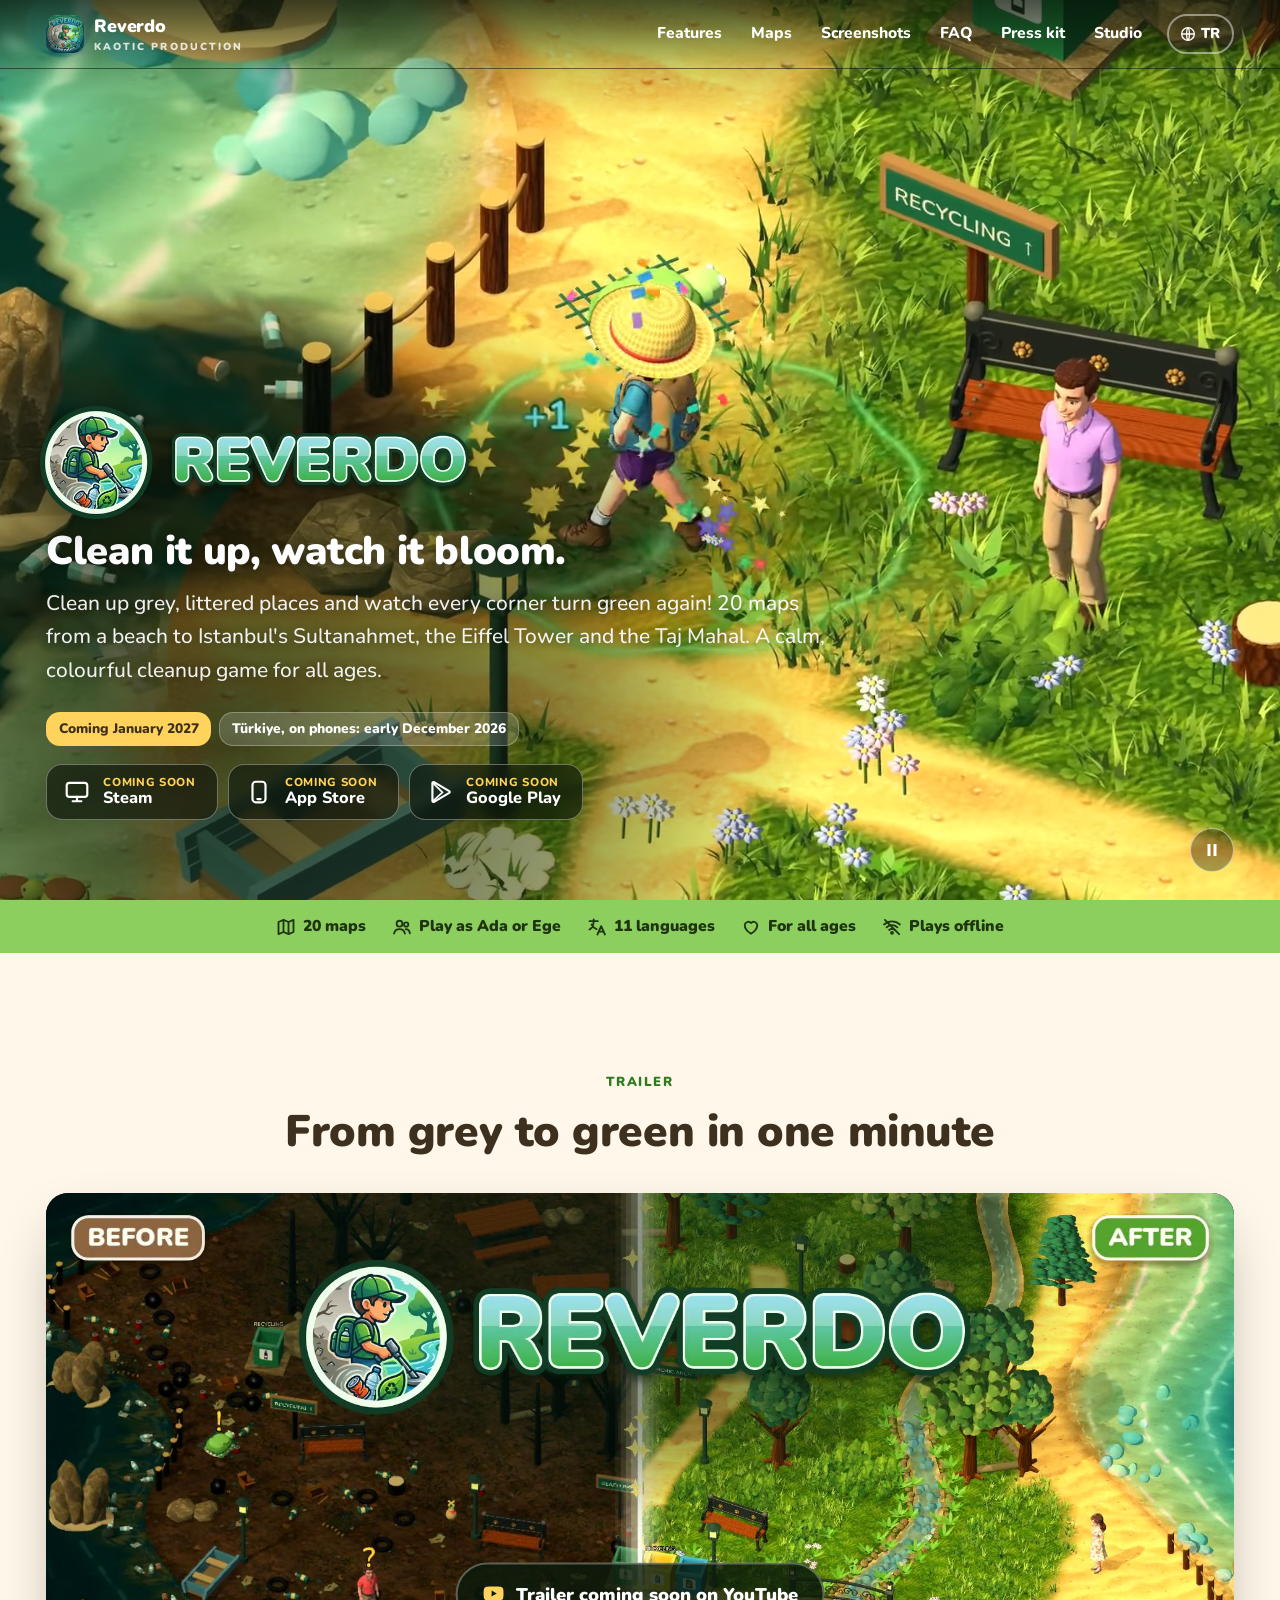
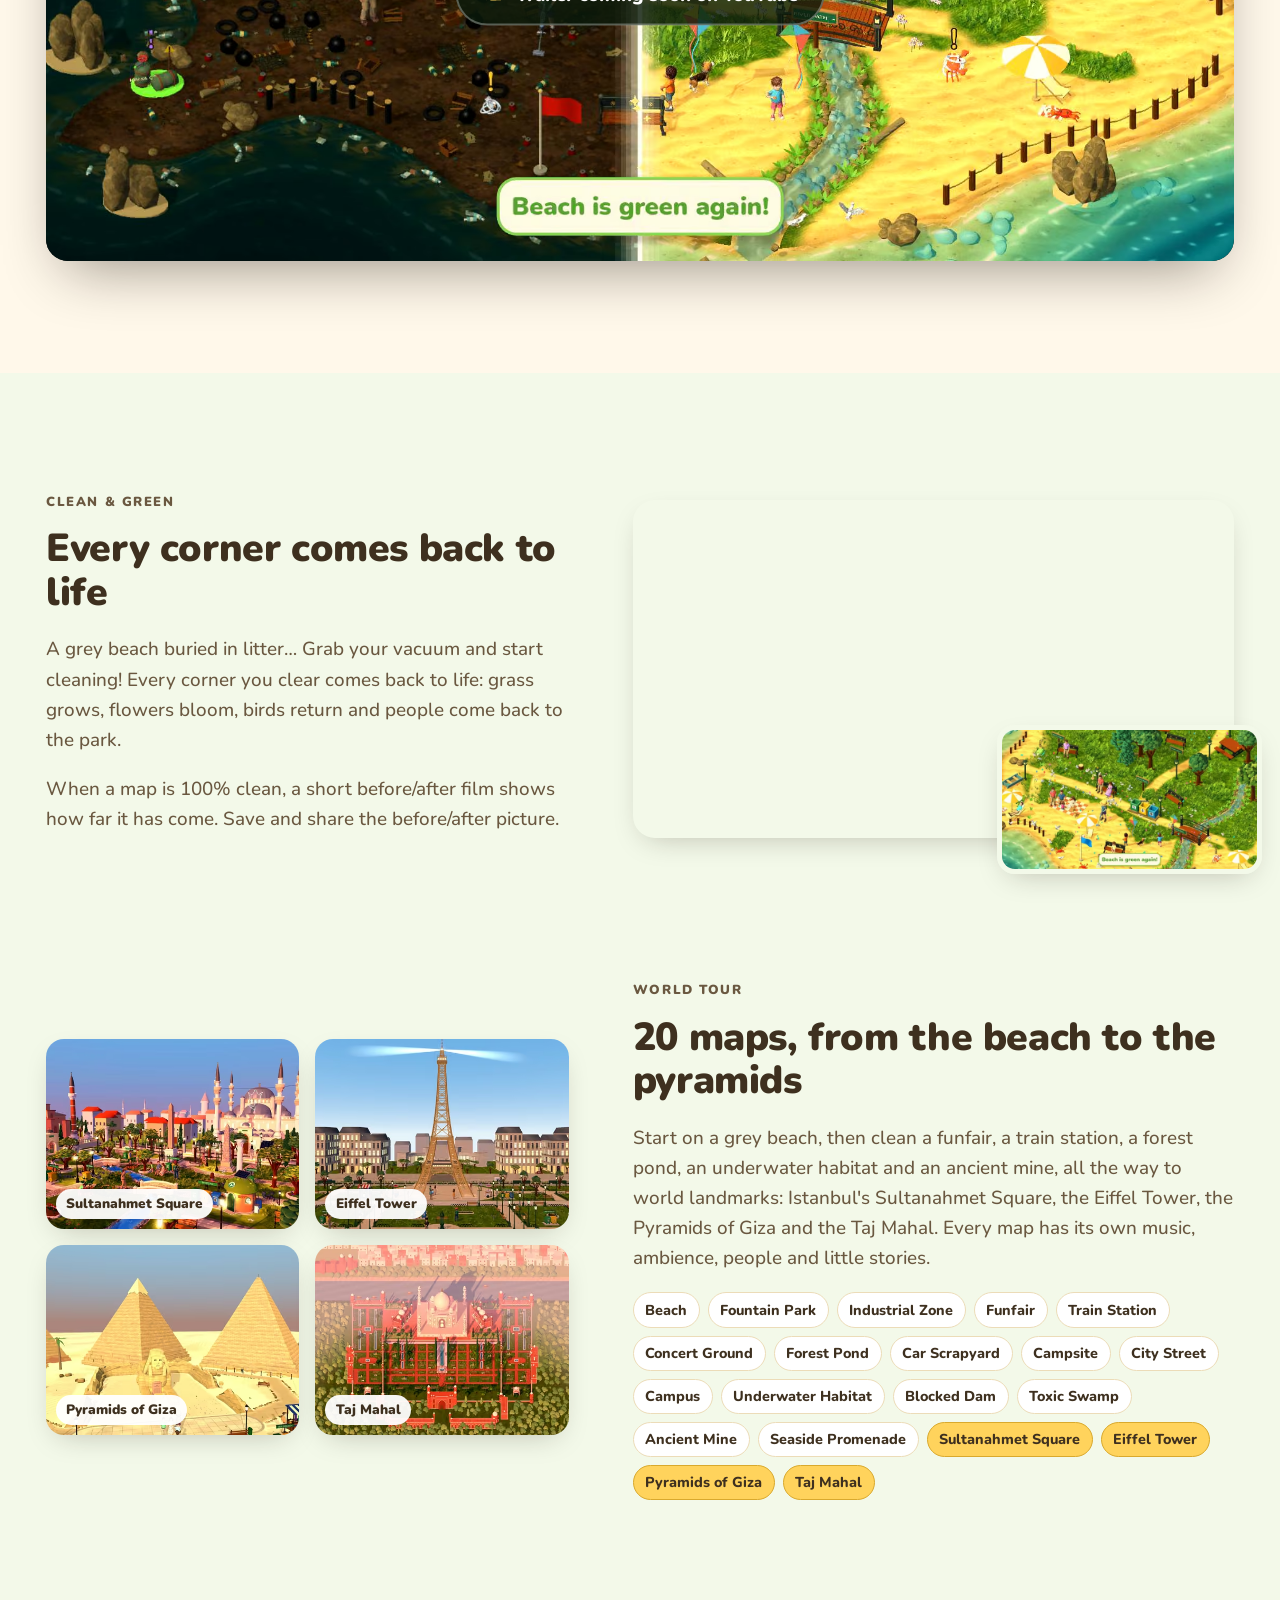
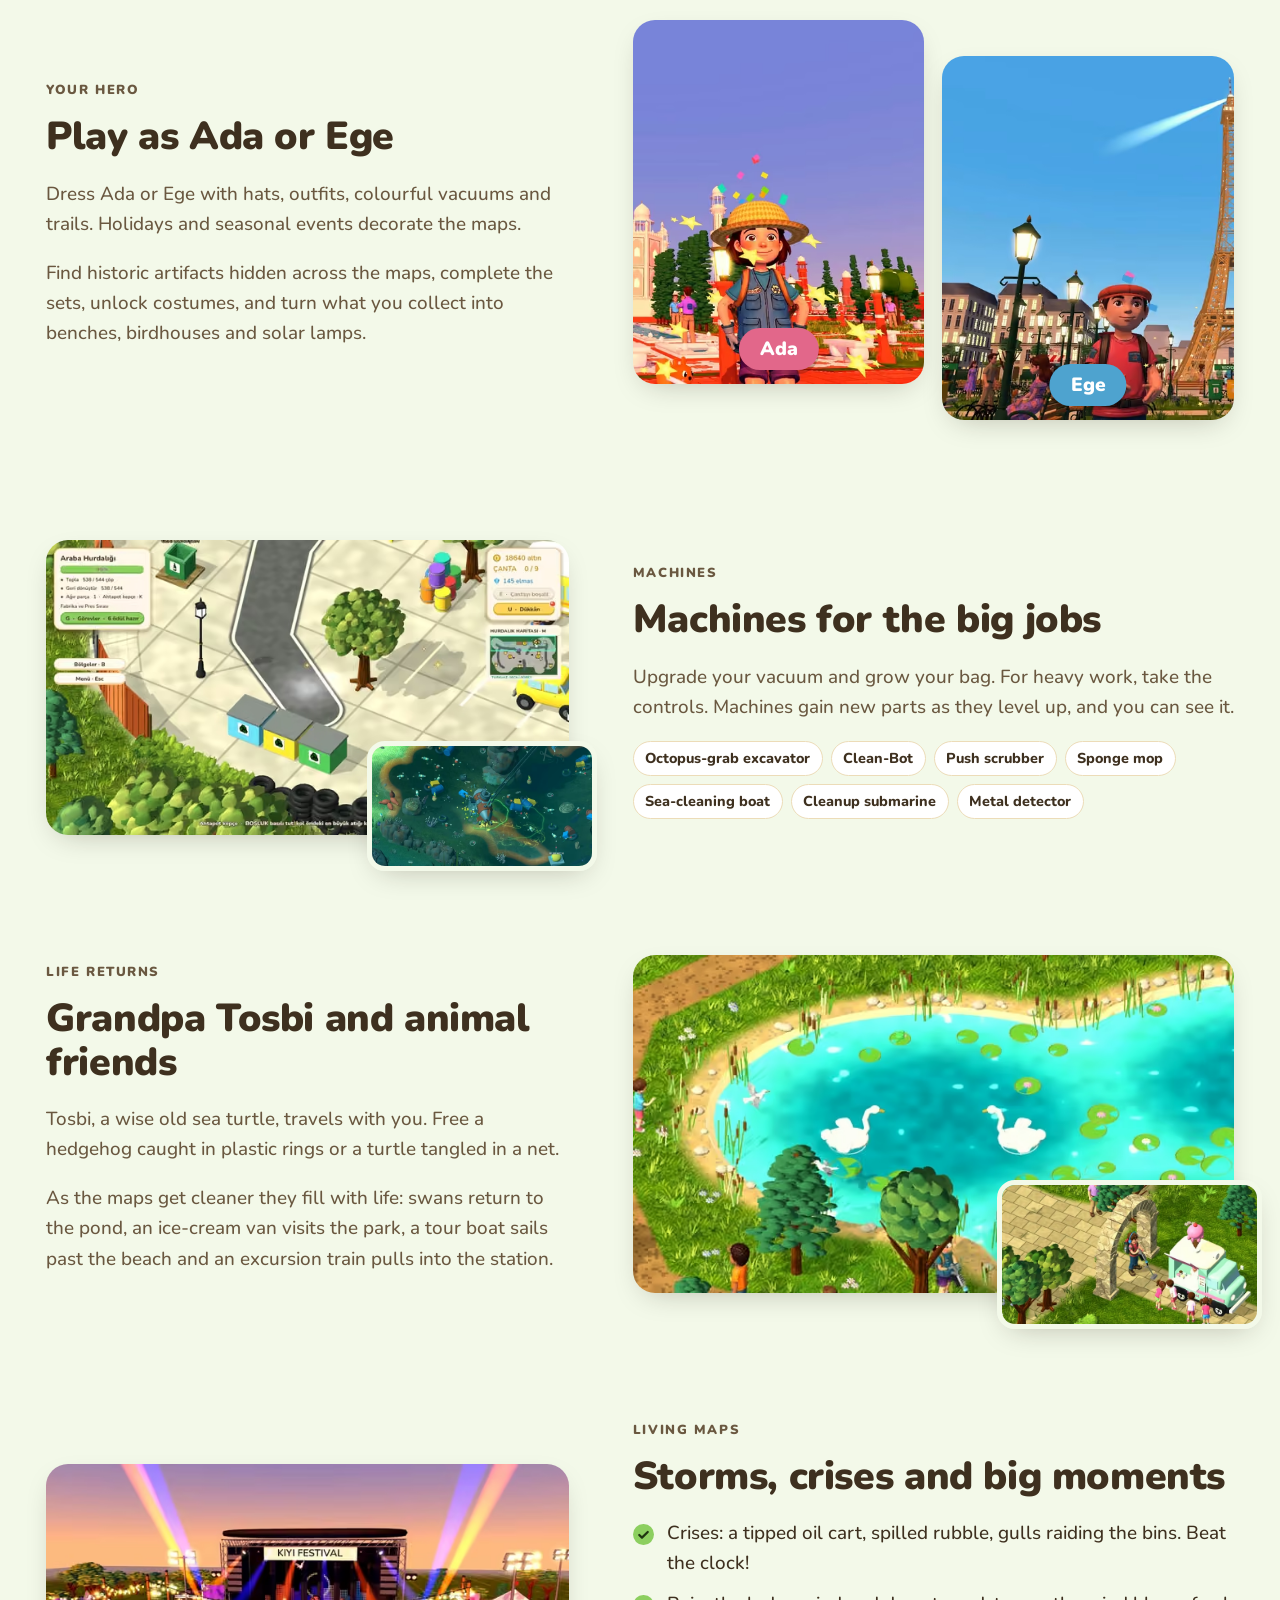
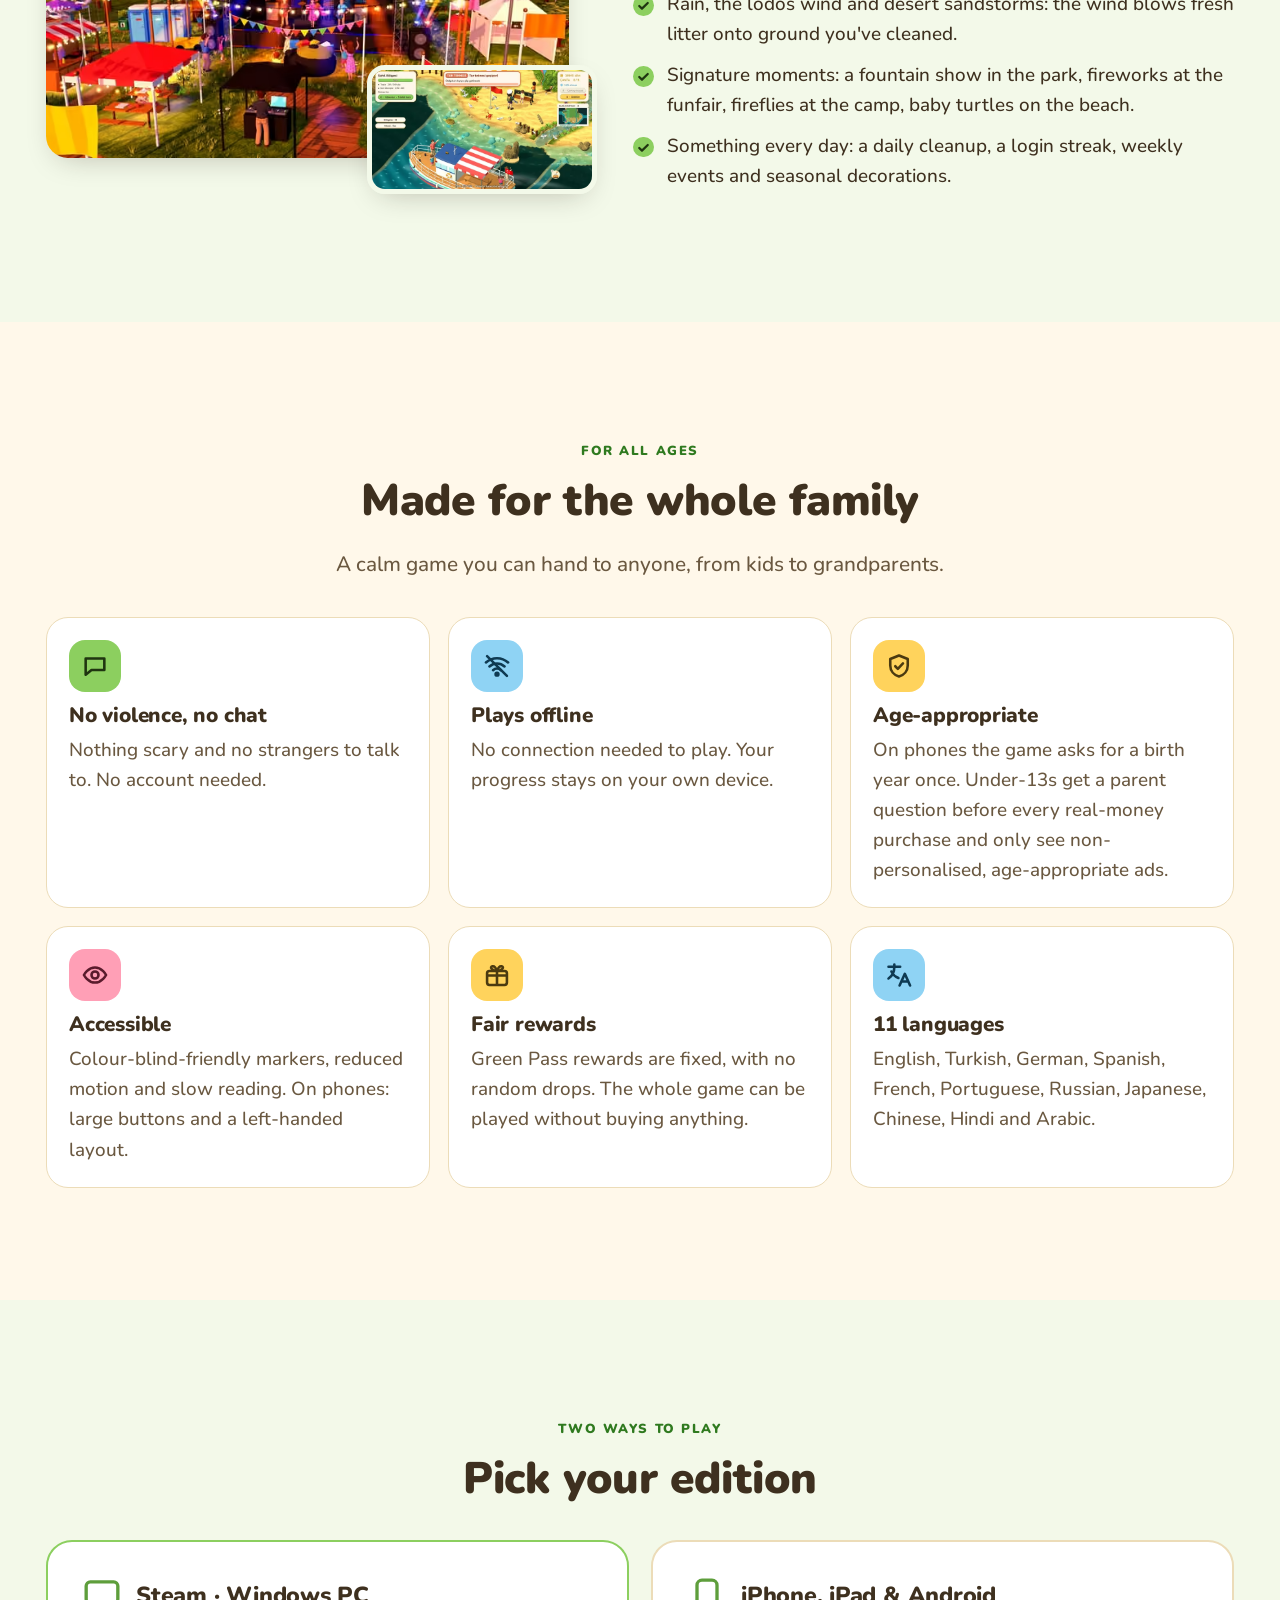
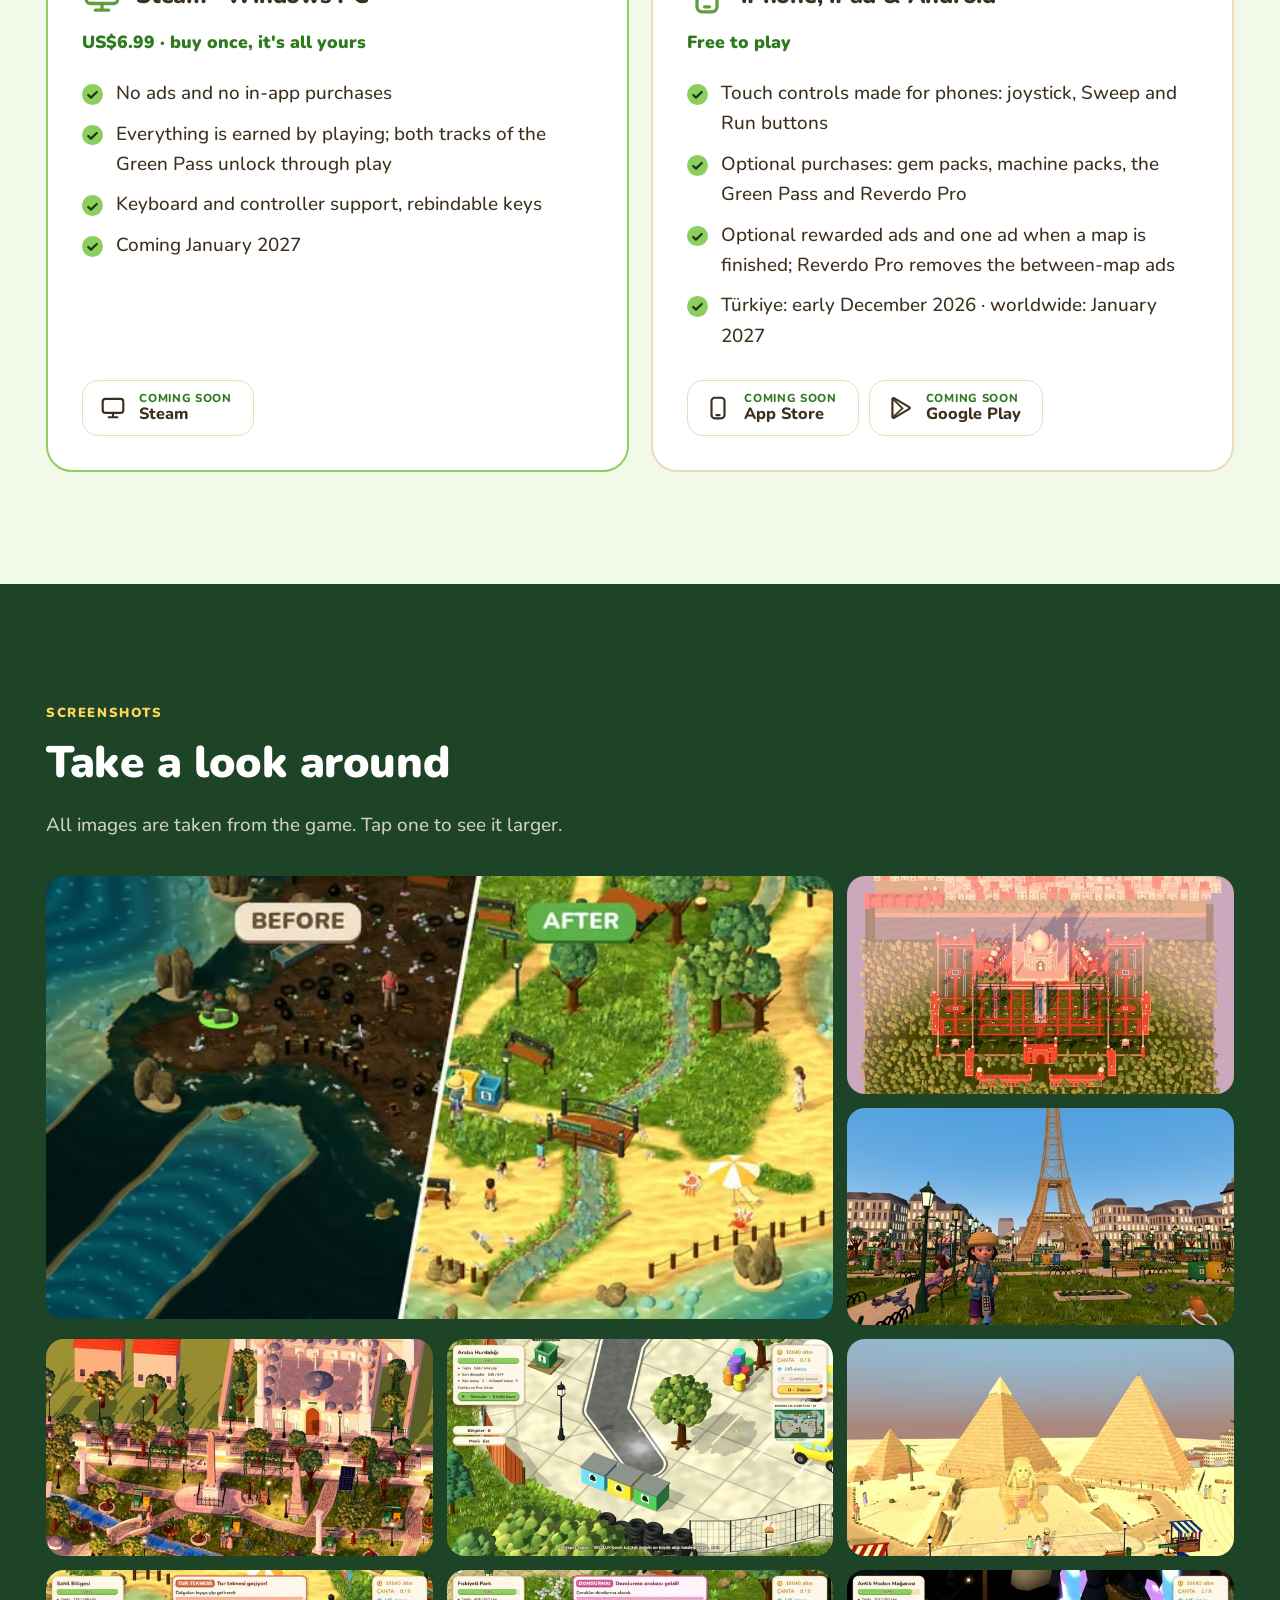
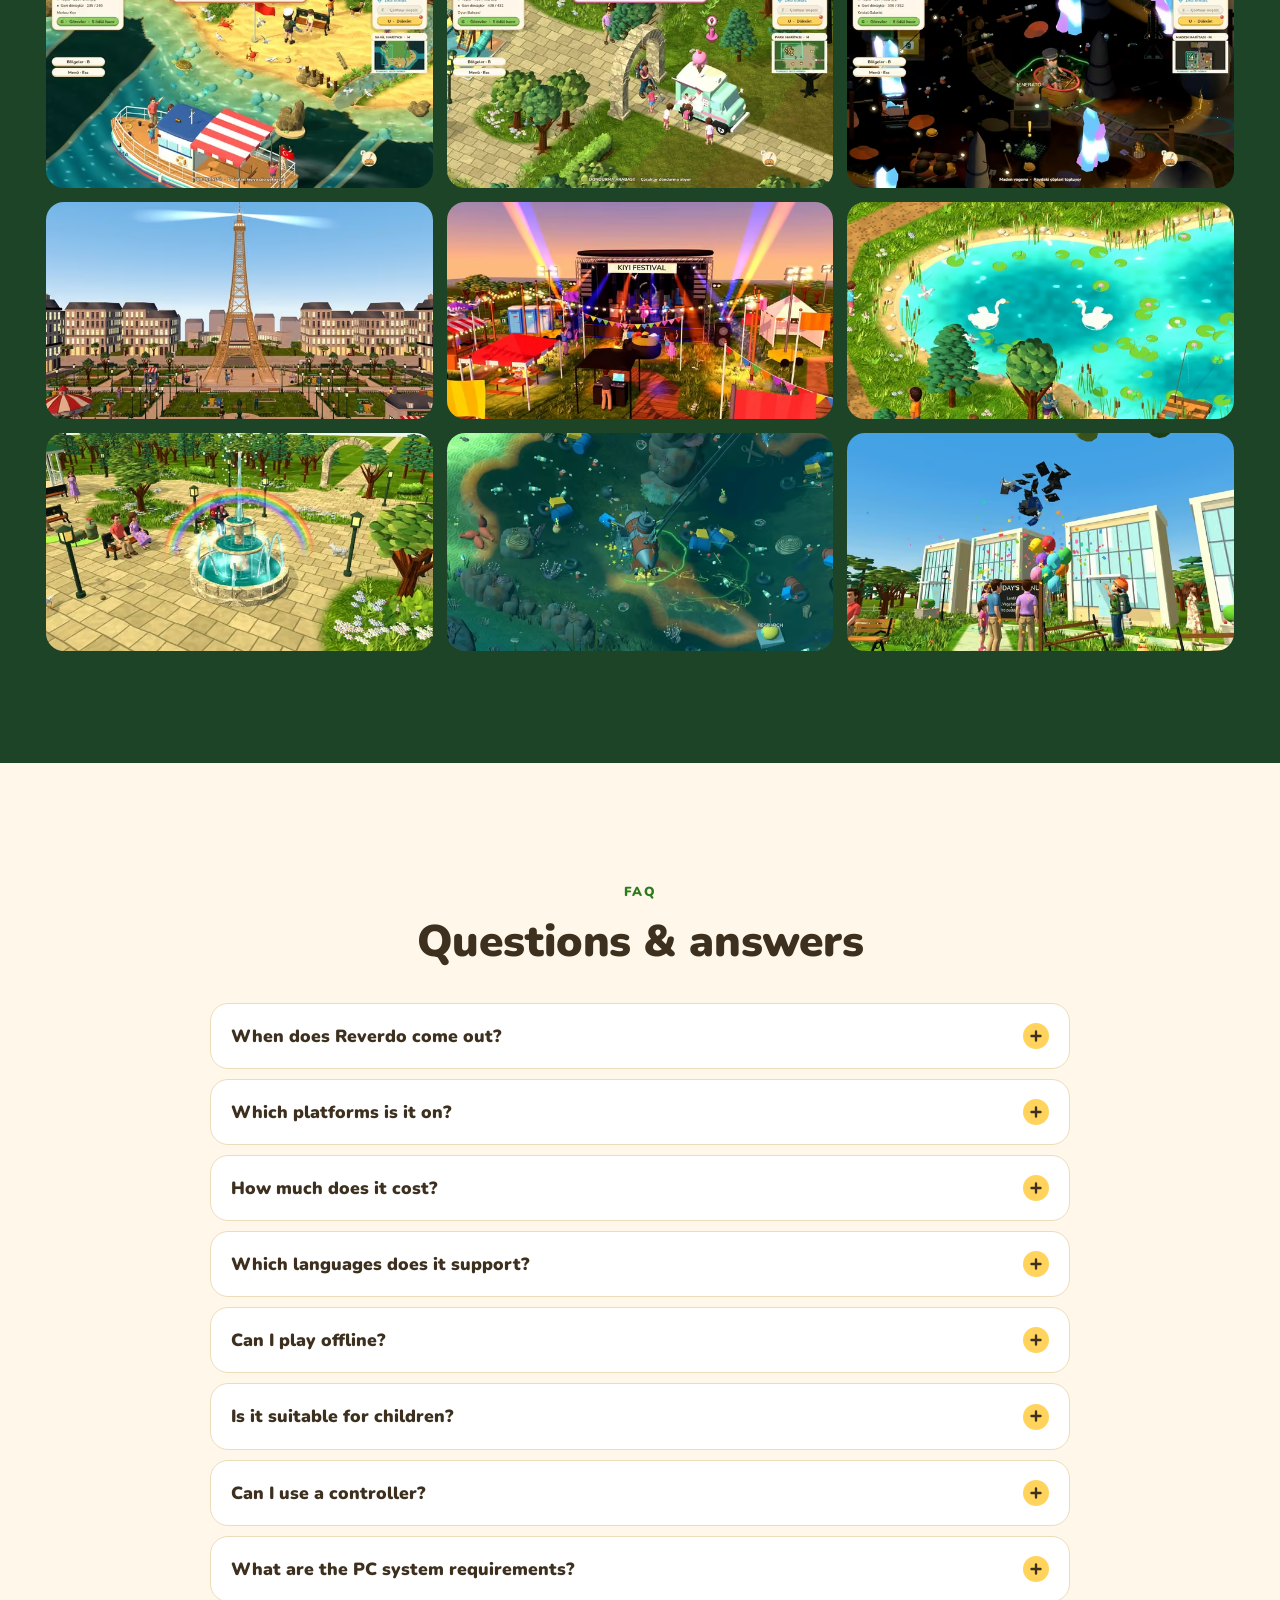
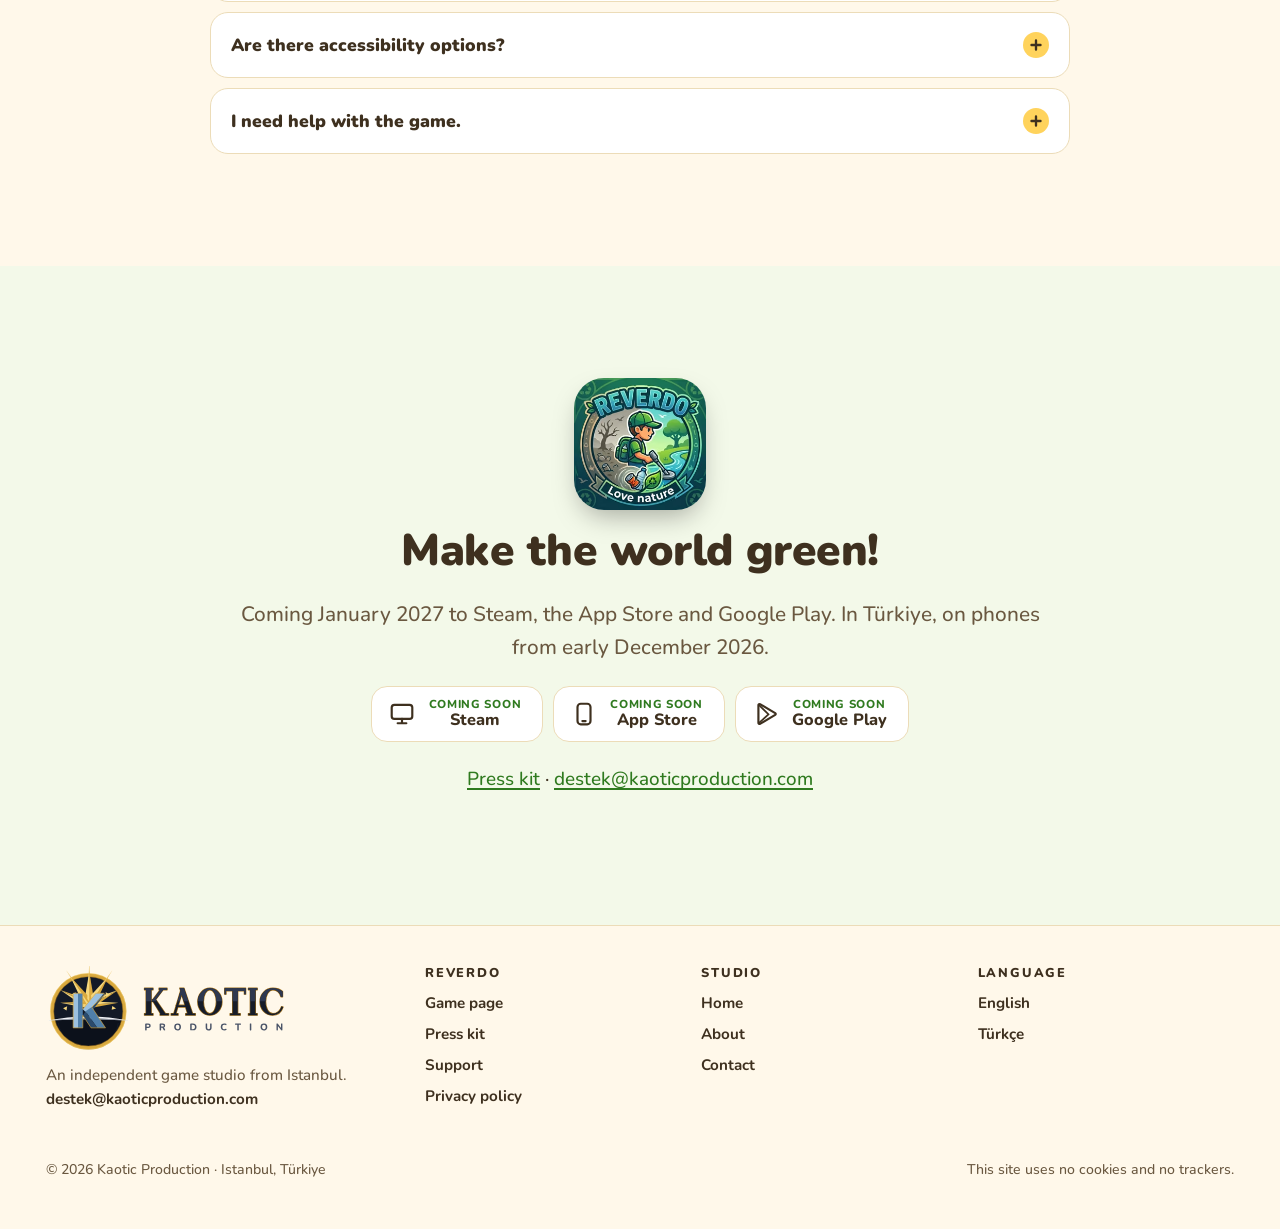
==== commit ba640c3d: "Studio re-theme: emblem cover hero, dark + gold palette, new vector logo set, wider fluid layout, 10" ====
--- a/reverdo/index.html
+++ b/reverdo/index.html
@@ -26,7 +26,7 @@
 <link rel="icon" href="/reverdo/favicon-32.png" sizes="32x32" type="image/png"><link rel="apple-touch-icon" href="/reverdo/apple-touch-icon.png">
 <link rel="preload" href="/assets/fonts/nunito-var.woff2" as="font" type="font/woff2" crossorigin>
 <link rel="stylesheet" href="/assets/css/site.css?v=20261021">
-<script type="application/ld+json">[{"@context":"https://schema.org","@type":"VideoGame","@id":"https://kaoticproduction.com/reverdo/#game","name":"Reverdo","alternateName":"Reverdo: Clean & Green","url":"https://kaoticproduction.com/reverdo/","description":"A calm, colourful cleanup game for all ages: clean up grey, littered places and watch every corner turn green again across 20 maps.","image":["https://kaoticproduction.com/assets/img/og-reverdo.jpg","https://kaoticproduction.com/assets/img/shot-01-before-after-coast-1920.jpg"],"screenshot":["https://kaoticproduction.com/assets/img/shot-01-before-after-coast-1920.jpg","https://kaoticproduction.com/assets/img/shot-02-paris-ada-1920.jpg","https://kaoticproduction.com/assets/img/shot-05-taj-mahal-1920.jpg","https://kaoticproduction.com/assets/img/shot-07-giza-1920.jpg"],"genre":["Casual","Simulation","Cleaning"],"gamePlatform":["PC","iOS","Android"],"operatingSystem":"Windows 10, iOS, Android","applicationCategory":"Game","playMode":"SinglePlayer","numberOfPlayers":{"@type":"QuantitativeValue","value":1},"inLanguage":["en","tr","de","es","fr","pt","ru","ja","zh","hi","ar"],"author":{"@id":"https://kaoticproduction.com/#org"},"publisher":{"@type":"Organization","@id":"https://kaoticproduction.com/#org","name":"Kaotic Production","url":"https://kaoticproduction.com/","logo":"https://kaoticproduction.com/assets/brand/kaotic-mark-512.png","email":"info@kaoticproduction.com","contactPoint":[{"@type":"ContactPoint","contactType":"customer support","email":"destek@kaoticproduction.com"},{"@type":"ContactPoint","contactType":"press","email":"info@kaoticproduction.com"}],"founder":{"@type":"Person","name":"Ufuk Pamuk"},"address":{"@type":"PostalAddress","addressLocality":"Istanbul","addressCountry":"TR"}},"audience":{"@type":"PeopleAudience","suggestedMinAge":3}},{"@context":"https://schema.org","@type":"FAQPage","mainEntity":[{"@type":"Question","name":"When does Reverdo come out?","acceptedAnswer":{"@type":"Answer","text":"Reverdo launches in Türkiye on iPhone and Android in early December 2026, then worldwide on Steam, the App Store and Google Play in January 2027."}},{"@type":"Question","name":"How much does it cost?","acceptedAnswer":{"@type":"Answer","text":"Steam: US$6.99, buy once. No ads and no in-app purchases; everything is earned by playing. Phones: free to play. It offers optional in-app purchases (gem packs, machine packs, the Green Pass, and Reverdo Pro to play without ads) and contains ads: optional rewarded ads and one ad when a map is finished. The whole game can be played without buying anything."}},{"@type":"Question","name":"Which languages does it support?","acceptedAnswer":{"@type":"Answer","text":"11 languages: English, Turkish, German, Spanish, French, Portuguese, Russian, Japanese, Chinese, Hindi and Arabic. You can pick one in Settings."}},{"@type":"Question","name":"Can I play offline?","acceptedAnswer":{"@type":"Answer","text":"Yes. Reverdo plays offline and needs no account. On phones, the optional ads and purchases need a connection."}},{"@type":"Question","name":"Is it suitable for children?","acceptedAnswer":{"@type":"Answer","text":"Reverdo is made for all ages: no violence, no chat and no account. On phones the game asks for a birth year once, on first launch. Players under 13 get a parent question before every real-money purchase and only see non-personalised, age-appropriate ads. Details are in the privacy policy ."}},{"@type":"Question","name":"Are there accessibility options?","acceptedAnswer":{"@type":"Answer","text":"Yes: colour-blind-friendly markers, reduced motion and slow reading. On phones there are also large buttons and a left-handed layout."}},{"@type":"Question","name":"I need help with the game.","acceptedAnswer":{"@type":"Answer","text":"Visit the support page or write to destek@kaoticproduction.com ."}}]}]</script>
+<script type="application/ld+json">[{"@context":"https://schema.org","@type":"VideoGame","@id":"https://kaoticproduction.com/reverdo/#game","name":"Reverdo","alternateName":"Reverdo: Clean & Green","url":"https://kaoticproduction.com/reverdo/","description":"A calm, colourful cleanup game for all ages: clean up grey, littered places and watch every corner turn green again across 20 maps.","image":["https://kaoticproduction.com/assets/img/og-reverdo.jpg","https://kaoticproduction.com/assets/img/shot-01-before-after-coast-1920.jpg"],"screenshot":["https://kaoticproduction.com/assets/img/shot-01-before-after-coast-1920.jpg","https://kaoticproduction.com/assets/img/shot-02-paris-ada-1920.jpg","https://kaoticproduction.com/assets/img/shot-05-taj-mahal-1920.jpg","https://kaoticproduction.com/assets/img/shot-07-giza-1920.jpg"],"genre":["Casual","Simulation","Cleaning"],"gamePlatform":["PC","iOS","Android"],"operatingSystem":"Windows 10, iOS, Android","applicationCategory":"Game","playMode":"SinglePlayer","numberOfPlayers":{"@type":"QuantitativeValue","value":1},"inLanguage":["en","tr","de","es","fr","pt","ru","ja","zh","hi","ar"],"author":{"@id":"https://kaoticproduction.com/#org"},"publisher":{"@type":"Organization","@id":"https://kaoticproduction.com/#org","name":"Kaotic Production","url":"https://kaoticproduction.com/","logo":"https://kaoticproduction.com/assets/brand/kaotic-emblem-512.png","email":"info@kaoticproduction.com","contactPoint":[{"@type":"ContactPoint","contactType":"customer support","email":"destek@kaoticproduction.com"},{"@type":"ContactPoint","contactType":"press","email":"info@kaoticproduction.com"}],"founder":{"@type":"Person","name":"Ufuk Pamuk"},"address":{"@type":"PostalAddress","addressLocality":"Istanbul","addressCountry":"TR"}},"audience":{"@type":"PeopleAudience","suggestedMinAge":3}},{"@context":"https://schema.org","@type":"FAQPage","mainEntity":[{"@type":"Question","name":"When does Reverdo come out?","acceptedAnswer":{"@type":"Answer","text":"Reverdo launches in Türkiye on iPhone and Android in early December 2026, then worldwide on Steam, the App Store and Google Play in January 2027."}},{"@type":"Question","name":"How much does it cost?","acceptedAnswer":{"@type":"Answer","text":"Steam: US$6.99, buy once. No ads and no in-app purchases; everything is earned by playing. Phones: free to play. It offers optional in-app purchases (gem packs, machine packs, the Green Pass, and Reverdo Pro to play without ads) and contains ads: optional rewarded ads and one ad when a map is finished. The whole game can be played without buying anything."}},{"@type":"Question","name":"Which languages does it support?","acceptedAnswer":{"@type":"Answer","text":"11 languages: English, Turkish, German, Spanish, French, Portuguese, Russian, Japanese, Chinese, Hindi and Arabic. You can pick one in Settings."}},{"@type":"Question","name":"Can I play offline?","acceptedAnswer":{"@type":"Answer","text":"Yes. Reverdo plays offline and needs no account. On phones, the optional ads and purchases need a connection."}},{"@type":"Question","name":"Is it suitable for children?","acceptedAnswer":{"@type":"Answer","text":"Reverdo is made for all ages: no violence, no chat and no account. On phones the game asks for a birth year once, on first launch. Players under 13 get a parent question before every real-money purchase and only see non-personalised, age-appropriate ads. Details are in the privacy policy ."}},{"@type":"Question","name":"Are there accessibility options?","acceptedAnswer":{"@type":"Answer","text":"Yes: colour-blind-friendly markers, reduced motion and slow reading. On phones there are also large buttons and a left-handed layout."}},{"@type":"Question","name":"I need help with the game.","acceptedAnswer":{"@type":"Answer","text":"Visit the support page or write to destek@kaoticproduction.com ."}}]}]</script>
 </head>
 <body class="game">
 <a class="skip" href="#main">Skip to content</a>
@@ -38,8 +38,8 @@
 
 <section class="g-hero" aria-labelledby="hero-h">
 <div class="media">
-<picture><source type="image/avif" srcset="/assets/img/hero-poster-640.avif 640w, /assets/img/hero-poster-1280.avif 1280w" sizes="100vw"><source type="image/webp" srcset="/assets/img/hero-poster-640.webp 640w, /assets/img/hero-poster-1280.webp 1280w" sizes="100vw"><img src="/assets/img/hero-poster-1280.jpg" srcset="/assets/img/hero-poster-640.jpg 640w, /assets/img/hero-poster-1280.jpg 1280w" sizes="100vw" width="1280" height="720" alt="" fetchpriority="high"></picture>
-<video data-hero muted loop playsinline preload="none" aria-hidden="true" tabindex="-1" data-large="/assets/video/reverdo-hero-720" data-small="/assets/video/reverdo-hero-360" poster="/assets/img/hero-poster-1280.jpg"></video>
+<picture><source type="image/avif" srcset="/assets/img/hero-poster-640.avif 640w, /assets/img/hero-poster-1280.avif 1280w, /assets/img/hero-poster-1920.avif 1920w" sizes="100vw"><source type="image/webp" srcset="/assets/img/hero-poster-640.webp 640w, /assets/img/hero-poster-1280.webp 1280w, /assets/img/hero-poster-1920.webp 1920w" sizes="100vw"><img src="/assets/img/hero-poster-1280.jpg" srcset="/assets/img/hero-poster-640.jpg 640w, /assets/img/hero-poster-1280.jpg 1280w, /assets/img/hero-poster-1920.jpg 1920w" sizes="100vw" width="1280" height="720" alt="" fetchpriority="high"></picture>
+<video data-hero muted loop playsinline preload="none" aria-hidden="true" tabindex="-1" data-large="/assets/video/reverdo-hero-1080" data-small="/assets/video/reverdo-hero-720" poster="/assets/img/hero-poster-1920.jpg"></video>
 </div>
 <div class="wrap inner">
 <picture><source type="image/avif" srcset="/assets/img/reverdo-wordmark-400.avif 400w, /assets/img/reverdo-wordmark-800.avif 800w, /assets/img/reverdo-wordmark-1200.avif 1200w" sizes="(min-width: 900px) 560px, 92vw"><source type="image/webp" srcset="/assets/img/reverdo-wordmark-400.webp 400w, /assets/img/reverdo-wordmark-800.webp 800w, /assets/img/reverdo-wordmark-1200.webp 1200w" sizes="(min-width: 900px) 560px, 92vw"><img src="/assets/img/reverdo-wordmark-800.png" srcset="/assets/img/reverdo-wordmark-400.png 400w, /assets/img/reverdo-wordmark-800.png 800w, /assets/img/reverdo-wordmark-1200.png 1200w" sizes="(min-width: 900px) 560px, 92vw" width="800" height="207" alt="Reverdo" class="logo"></picture>
@@ -225,7 +225,7 @@
 </main>
 <footer class="site-footer"><div class="wrap">
 <div class="cols">
-<div><picture><source srcset="/assets/brand/kaotic-wordmark-cream.svg" media="(prefers-color-scheme: dark)"><img class="logo" src="/assets/brand/kaotic-wordmark-ink.svg" width="180" height="92" alt="Kaotic Production"></picture>
+<div><picture><source srcset="/assets/brand/kaotic-logo-dark-bg.svg" media="(prefers-color-scheme: dark)"><img class="logo" src="/assets/brand/kaotic-logo-light-bg.svg" width="240" height="85" alt="Kaotic Production"></picture>
 <p>An independent game studio from Istanbul.<br><a href="mailto:destek@kaoticproduction.com">destek@kaoticproduction.com</a></p></div>
 <div><h3>Reverdo</h3><ul>
 <li><a href="/reverdo/">Game page</a></li>
--- a/assets/css/site.css
+++ b/assets/css/site.css
@@ -13,8 +13,8 @@
 /* ---------- tokens ---------- */
 :root {
   --font: "Nunito", ui-rounded, "Segoe UI", system-ui, -apple-system, Roboto, Arial, sans-serif;
-  --gutter: 16px;
-  --maxw: 1180px;
+  --gutter: clamp(16px, 3.6vw, 72px);
+  --maxw: 1440px;
   --radius: 22px;
   --radius-sm: 14px;
   --shadow: 0 10px 30px -12px rgba(30, 20, 5, .28);
@@ -100,7 +100,7 @@
   margin: 0;
   background: var(--bg);
   color: var(--ink);
-  font: 500 1.0625rem/1.6 var(--font);
+  font: 500 clamp(1.0625rem, .25vw + .98rem, 1.2rem)/1.6 var(--font);
   overflow-x: hidden;
   text-rendering: optimizeLegibility;
 }
@@ -112,13 +112,12 @@
 :focus-visible { outline: 3px solid var(--focus); outline-offset: 3px; border-radius: 6px; }
 h1, h2, h3 { line-height: 1.12; letter-spacing: -.01em; margin: 0 0 .5em; font-weight: 900; }
 h1 { font-size: clamp(2.3rem, 6vw + .5rem, 4.6rem); }
-h2 { font-size: clamp(1.8rem, 3vw + .8rem, 2.9rem); }
+h2 { font-size: clamp(1.8rem, 2.2vw + 1rem, 3.4rem); }
 h3 { font-size: 1.3rem; font-weight: 850; }
 p { margin: 0 0 1em; }
 ul { margin: 0 0 1em; padding-left: 1.2em; }
 li { margin: .3em 0; }
 .wrap { width: 100%; max-width: calc(var(--maxw) + 2 * var(--gutter)); margin: 0 auto; padding: 0 var(--gutter); }
-@media (min-width: 720px) { :root { --gutter: 28px; } }
 .visually-hidden { position: absolute !important; width: 1px; height: 1px; overflow: hidden; clip: rect(0 0 0 0); white-space: nowrap; }
 .skip { position: absolute; left: 12px; top: -60px; z-index: 100; background: var(--surface); color: var(--ink); padding: 10px 16px; border-radius: 10px; font-weight: 800; }
 .skip:focus { top: 12px; }
@@ -309,9 +308,9 @@
 .g-hero .media video.playing { opacity: 1; }
 .g-hero::after { content: ""; position: absolute; inset: 0; z-index: -1; background: linear-gradient(180deg, rgba(5,20,8,.5) 0%, rgba(5,20,8,.1) 18%, rgba(5,20,8,.35) 34%, rgba(5,20,8,.82) 62%, rgba(5,20,8,.94) 100%); }
 .g-hero .inner { padding-top: 120px; padding-bottom: 40px; }
-.g-hero .logo { width: min(560px, 92%); margin: 0 0 10px -6px; filter: drop-shadow(0 8px 18px rgba(0,0,0,.4)); }
-.g-hero h1 { font-size: clamp(1.6rem, 2.6vw + 1rem, 2.6rem); max-width: 22ch; margin-bottom: .35em; text-shadow: 0 2px 14px rgba(0,0,0,.35); }
-.g-hero .sub { font-size: clamp(1.02rem, .5vw + .95rem, 1.2rem); max-width: 38em; color: rgba(255,255,255,.92); text-shadow: 0 1px 8px rgba(0,0,0,.4); }
+.g-hero .logo { width: min(clamp(420px, 34vw, 720px), 92%); margin: 0 0 10px -6px; filter: drop-shadow(0 8px 18px rgba(0,0,0,.4)); }
+.g-hero h1 { font-size: clamp(1.6rem, 1.6vw + 1.2rem, 3.4rem); max-width: 22ch; margin-bottom: .35em; text-shadow: 0 2px 14px rgba(0,0,0,.35); }
+.g-hero .sub { font-size: clamp(1.02rem, .45vw + .95rem, 1.45rem); max-width: 38em; color: rgba(255,255,255,.92); text-shadow: 0 1px 8px rgba(0,0,0,.4); }
 .g-hero .when { display: inline-flex; flex-wrap: wrap; gap: 8px; margin: 4px 0 18px; }
 .g-hero .stores { margin-bottom: 8px; }
 .media-ctl { position: absolute; right: var(--gutter); top: 84px; z-index: 2; display: inline-grid; place-items: center; width: 44px; height: 44px; border-radius: 999px; border: 1.5px solid rgba(255,255,255,.55); background: rgba(0,0,0,.35); color: #fff; cursor: pointer; }
@@ -321,7 +320,7 @@
 .media-ctl[hidden] { display: none; }
 @media (min-width: 900px) {
   .g-hero .inner { padding-bottom: 72px; }
-  .g-hero::after { background: linear-gradient(90deg, rgba(5,20,8,.72) 0%, rgba(5,20,8,.35) 42%, rgba(5,20,8,0) 66%), linear-gradient(180deg, rgba(5,20,8,.5) 0%, rgba(5,20,8,0) 20%, rgba(5,20,8,0) 60%, rgba(5,20,8,.6) 100%); }
+  .g-hero::after { background: radial-gradient(ellipse 60% 70% at 18% 82%, rgba(5,20,8,.78) 0%, rgba(5,20,8,.45) 45%, rgba(5,20,8,0) 75%), linear-gradient(180deg, rgba(5,20,8,.42) 0%, rgba(5,20,8,0) 13%); }
   .media-ctl { top: auto; bottom: 28px; }
 }
 
@@ -356,7 +355,7 @@
 /* feature rows */
 .rows { display: grid; gap: 72px; }
 .row { display: grid; gap: 24px; align-items: center; }
-.row .text h2 { font-size: clamp(1.7rem, 2.4vw + .8rem, 2.5rem); }
+.row .text h2 { font-size: clamp(1.7rem, 1.8vw + 1rem, 3rem); }
 .row .text p { color: var(--muted); }
 .row .shot { position: relative; }
 .row .shot img { width: 100%; border-radius: var(--radius); box-shadow: var(--shadow); aspect-ratio: 16 / 9; object-fit: cover; }
@@ -484,7 +483,7 @@
 .dl-grid a { display: block; text-decoration: none; color: var(--ink); font-weight: 800; font-size: .88rem; }
 .dl-grid img { width: 100%; aspect-ratio: 16 / 9; object-fit: cover; border-radius: 12px; margin-bottom: 6px; background: #0a1a0d; }
 .dl-grid .logo-tile img { object-fit: contain; padding: 10px; background: repeating-conic-gradient(#e9e4d8 0% 25%, #f6f2ea 0% 50%) 50% / 20px 20px; }
-.dl-grid .logo-tile.darkbg img { background: #1a1530; }
+.dl-grid .logo-tile.darkbg img { background: #0d1016; }
 @media (min-width: 720px) { .dl-grid { grid-template-columns: repeat(3, 1fr); gap: 18px; } }
 @media (min-width: 960px) { .pk-grid { grid-template-columns: 300px 1fr; gap: 48px; } .factsheet { position: sticky; top: 88px; } }
 
@@ -529,3 +528,98 @@
   .store small { font-size: .64rem; }
   .stores { gap: 8px; }
 }
+
+/* =================================================================
+   Studio pages: dark + gold (matches the emblem). Dark only.
+   ================================================================= */
+body.studio {
+  --bg: #0d1016;
+  --bg-alt: #11151d;
+  --surface: #161b25;
+  --ink: #eceff4;
+  --muted: #aab2c0;
+  --line: #262d3b;
+  --accent: #d9a93e;
+  --accent-text: #f0c96a;
+  --accent-ink: #1b1405;
+  --focus: #f0c96a;
+  --gold: #d9a93e;
+  --gold-lt: #f6d77c;
+  --shadow: 0 18px 40px -18px rgba(0,0,0,.8);
+  --shadow-lg: 0 30px 80px -30px rgba(0,0,0,.9);
+  color-scheme: dark;
+}
+body.studio .btn { --b-edge: #8d6516; }
+body.studio .btn.ghost { --b-ink: var(--ink); box-shadow: inset 0 0 0 2px rgba(240,201,106,.45); }
+body.studio .btn.ghost:hover { box-shadow: inset 0 0 0 2px var(--gold-lt); }
+body.studio .site-header { background: color-mix(in srgb, #0d1016 82%, transparent); }
+body.studio .site-header.scrolled { border-bottom-color: #232a37; }
+.brand-k img { width: auto; height: 50px; border-radius: 0; }
+@media (max-width: 599px) { .brand-k img { height: 42px; } }
+body.studio .nav a:hover, body.studio .nav a[aria-current="page"] { background: rgba(240,201,106,.12); }
+body.studio .lang, body.studio .menu-btn { border-color: #333b4c; }
+
+/* hero: the emblem cover, edge to edge */
+.k-hero { position: relative; display: grid; isolation: isolate; background: #0b0d12; overflow: hidden; }
+.k-media { grid-area: 1 / 1; position: relative; z-index: -1; }
+.k-media img { width: 100%; height: auto; display: block; }
+.k-media::after { content: ""; position: absolute; inset: 0; background: linear-gradient(180deg, rgba(13,16,22,0) 62%, #0d1016 99%); }
+.k-copy { grid-area: 1 / 1; align-self: start; padding-top: 80vw; padding-bottom: 56px; }
+.k-copy h1 { font-size: clamp(2.2rem, 3.4vw + 1rem, 5rem); max-width: 14ch; color: #f1f3f7; }
+.k-copy h1 .hl { color: var(--gold-lt); }
+.k-copy .lead { color: #c3cad5; }
+.k-copy .ctas { display: flex; flex-wrap: wrap; gap: 12px; margin-top: 26px; }
+.k-glow { position: absolute; left: 4%; top: 6%; width: 52%; aspect-ratio: 1; border-radius: 50%; background: radial-gradient(circle, rgba(246,197,92,.22) 0%, rgba(246,197,92,.06) 40%, rgba(246,197,92,0) 70%); mix-blend-mode: screen; pointer-events: none; }
+.k-sparks { position: absolute; inset: 0; pointer-events: none; overflow: hidden; }
+.k-sparks i { position: absolute; bottom: 30%; width: 4px; height: 4px; border-radius: 50%; background: #ffd77a; box-shadow: 0 0 8px 2px rgba(255,190,80,.7); opacity: 0; }
+.k-sparks i:nth-child(1) { left: 12%; } .k-sparks i:nth-child(2) { left: 18%; bottom: 40%; } .k-sparks i:nth-child(3) { left: 24%; bottom: 22%; }
+.k-sparks i:nth-child(4) { left: 31%; bottom: 46%; } .k-sparks i:nth-child(5) { left: 37%; } .k-sparks i:nth-child(6) { left: 43%; bottom: 36%; }
+.k-sparks i:nth-child(7) { left: 9%; bottom: 52%; } .k-sparks i:nth-child(8) { left: 28%; bottom: 60%; } .k-sparks i:nth-child(9) { left: 46%; bottom: 55%; }
+.k-sparks i:nth-child(10) { left: 21%; bottom: 66%; width: 3px; height: 3px; }
+@media (prefers-reduced-motion: no-preference) {
+  .k-sparks i { animation: ember 7s linear infinite; }
+  .k-sparks i:nth-child(2n) { animation-duration: 9s; animation-delay: -3s; }
+  .k-sparks i:nth-child(3n) { animation-duration: 11s; animation-delay: -6s; }
+  .k-sparks i:nth-child(5n) { animation-delay: -1.5s; }
+  @keyframes ember { 0% { transform: translate(0, 0); opacity: 0; } 10% { opacity: .9; } 70% { opacity: .6; } 100% { transform: translate(40px, -220px); opacity: 0; } }
+  .k-glow { animation: glow 6s ease-in-out infinite; }
+  @keyframes glow { 0%, 100% { opacity: .75; transform: scale(1); } 50% { opacity: 1; transform: scale(1.06); } }
+}
+@media (min-width: 720px) {
+  .k-media img { max-height: 92vh; object-fit: cover; object-position: 50% 45%; }
+  .k-copy .eyebrow { display: none; }
+  .k-glow { left: 6%; top: 8%; width: 40%; }
+  .k-copy { padding-top: 52vw; }
+}
+@media (min-width: 1100px) {
+  .k-copy { padding-top: min(36.5vw, 64vh); align-self: start; padding-bottom: clamp(40px, 3.5vw, 90px); }
+  .k-copy > * { margin-left: 50%; }
+  .k-copy h1 { font-size: clamp(2rem, 2.3vw + .5rem, 4.2rem); max-width: 16ch; margin-bottom: .3em; }
+  .k-copy .lead { font-size: clamp(1rem, .45vw + .8rem, 1.35rem); max-width: 36em; }
+  .k-media::after { background: linear-gradient(180deg, rgba(13,16,22,0) 72%, #0d1016 100%); }
+}
+
+/* featured game band */
+body.studio .featured { padding: clamp(56px, 6vw, 120px) 0 0; background: radial-gradient(ellipse 70% 60% at 50% 0%, rgba(217,169,62,.10), rgba(217,169,62,0) 70%), #0d1016; }
+body.studio .featured .eyebrow { color: var(--gold-lt); }
+body.studio .feature-card { border: 1px solid rgba(240,201,106,.25); }
+@media (min-width: 900px) { .feature-card { min-height: clamp(560px, 38vw, 760px); } .feature-card .logo { width: min(clamp(420px, 30vw, 620px), 82%); } .feature-card .body { max-width: 860px; padding: clamp(48px, 4vw, 80px); } }
+.showcase { list-style: none; margin: clamp(20px, 2vw, 36px) 0 0; padding: 0 var(--gutter) clamp(56px, 6vw, 120px); display: grid; grid-auto-flow: column; grid-auto-columns: 70vw; gap: 12px; overflow-x: auto; scroll-snap-type: x mandatory; scrollbar-width: none; }
+.showcase::-webkit-scrollbar { display: none; }
+.showcase li { margin: 0; scroll-snap-align: start; }
+.showcase img { width: 100%; aspect-ratio: 16 / 10; object-fit: cover; border-radius: 16px; box-shadow: var(--shadow); }
+@media (min-width: 1200px) { .showcase { grid-auto-flow: row; grid-template-columns: repeat(6, 1fr); grid-auto-columns: auto; overflow: visible; gap: clamp(12px, 1vw, 22px); } }
+
+/* about + values + contact on dark */
+body.studio .about { background: linear-gradient(180deg, #11151d, #0d1016); border-top: 1px solid #1d2330; }
+body.studio .facts li, body.studio .value { background: var(--surface); border-color: #252c3a; }
+body.studio .value .ic { background: linear-gradient(135deg, #f6d77c, #c28f26) !important; color: #1b1405; }
+body.studio .contact-card { background: radial-gradient(ellipse 80% 120% at 100% 0%, rgba(217,169,62,.18), rgba(217,169,62,0) 60%), #151a24; border: 1px solid rgba(240,201,106,.3); }
+body.studio .contact-card .mail { color: var(--gold-lt); }
+body.studio .contact-card .eyebrow { color: var(--gold-lt) !important; }
+body.studio .spark.a, body.studio .spark.c { color: var(--gold-lt); }
+body.studio .site-footer { background: #0a0d12; border-top-color: #1d2330; }
+.site-footer .logo { width: 240px; height: auto; }
+body.studio .nf .big { color: var(--gold-lt); }
+
+@media (min-width: 2200px) { :root { --maxw: 1720px; } }
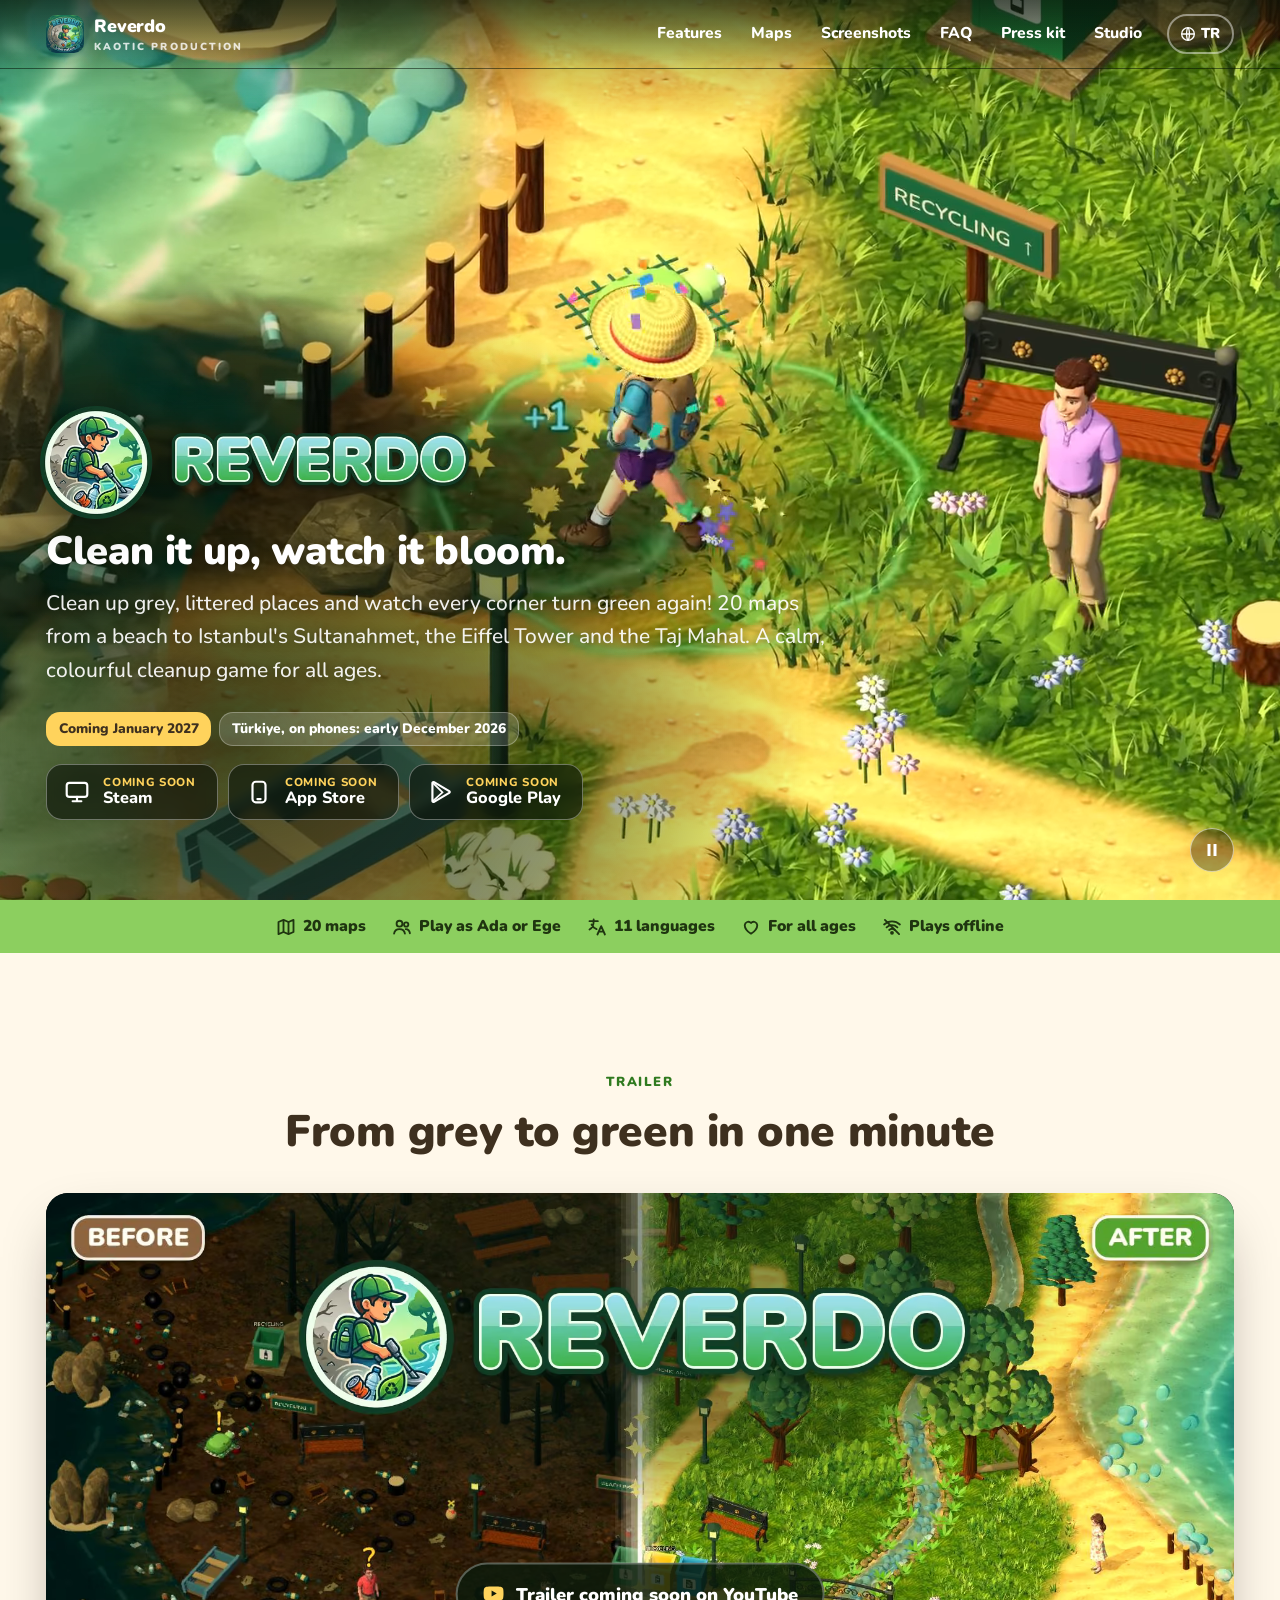
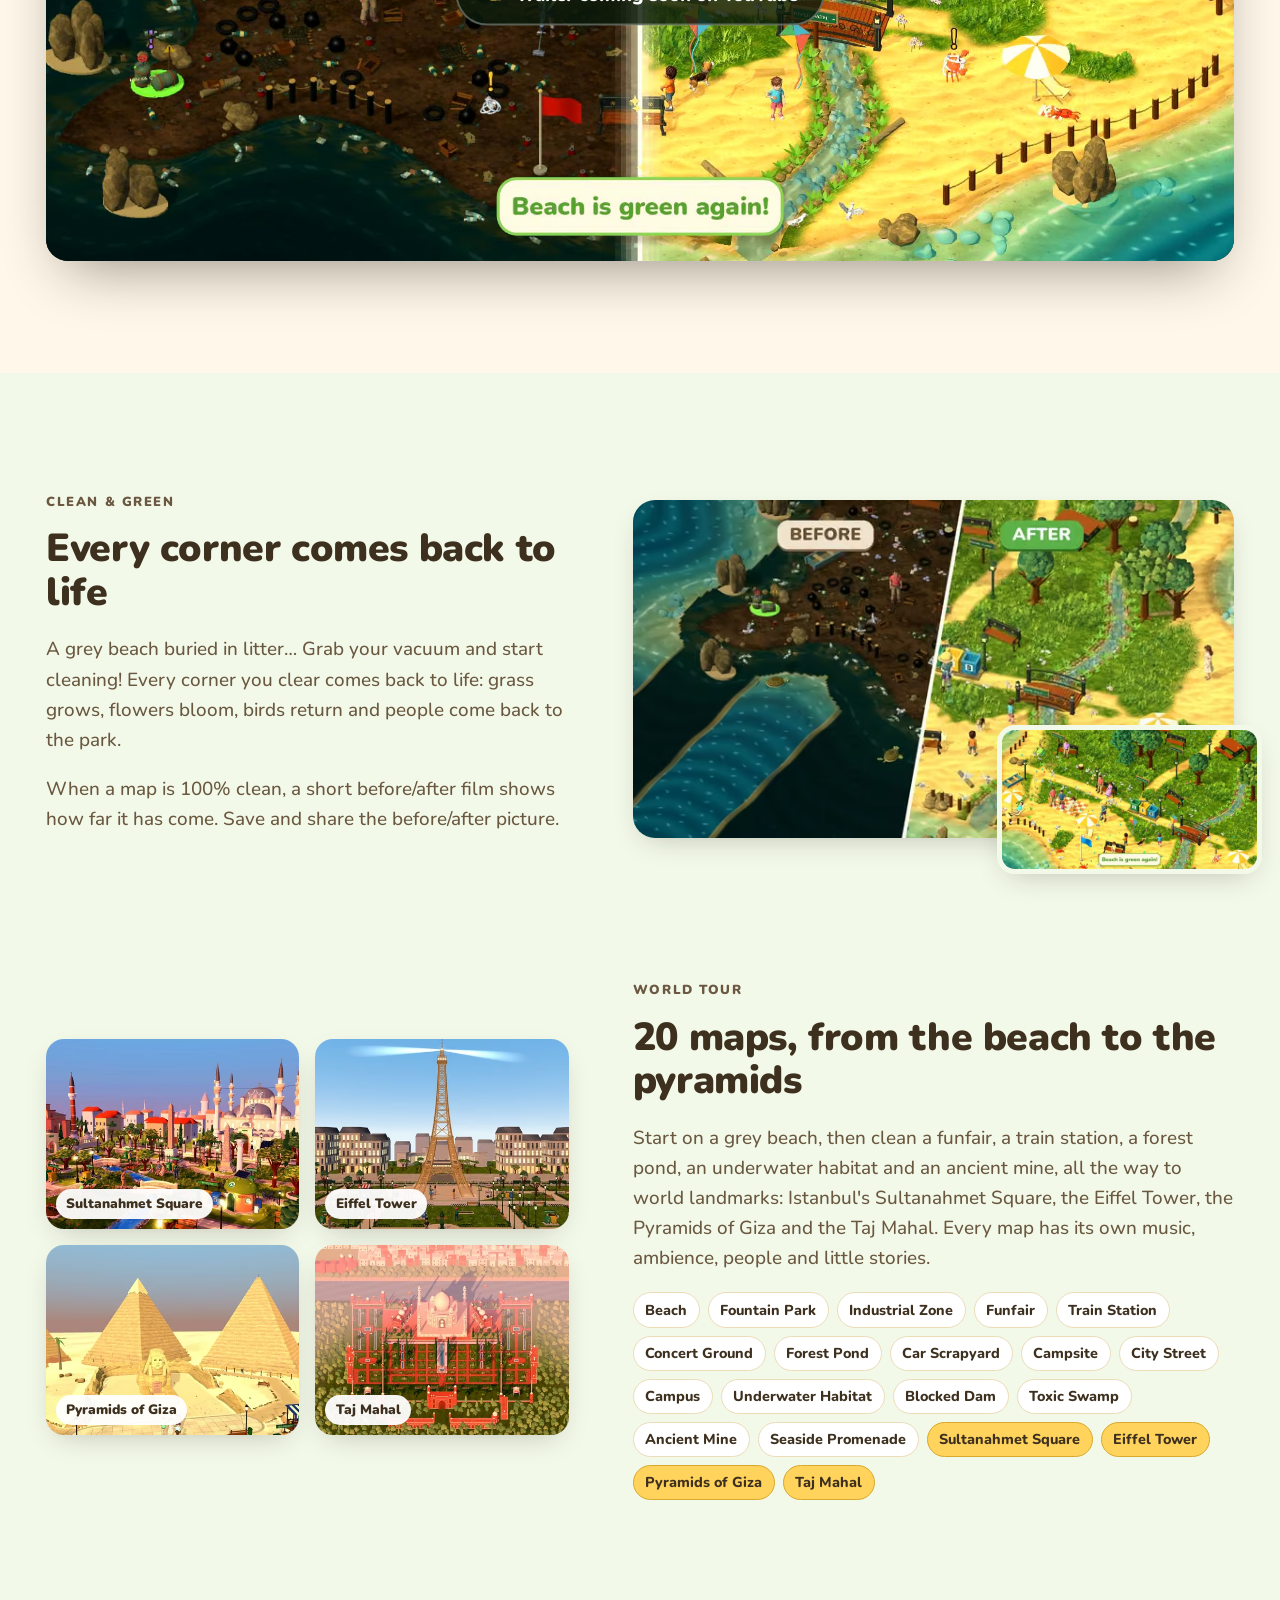
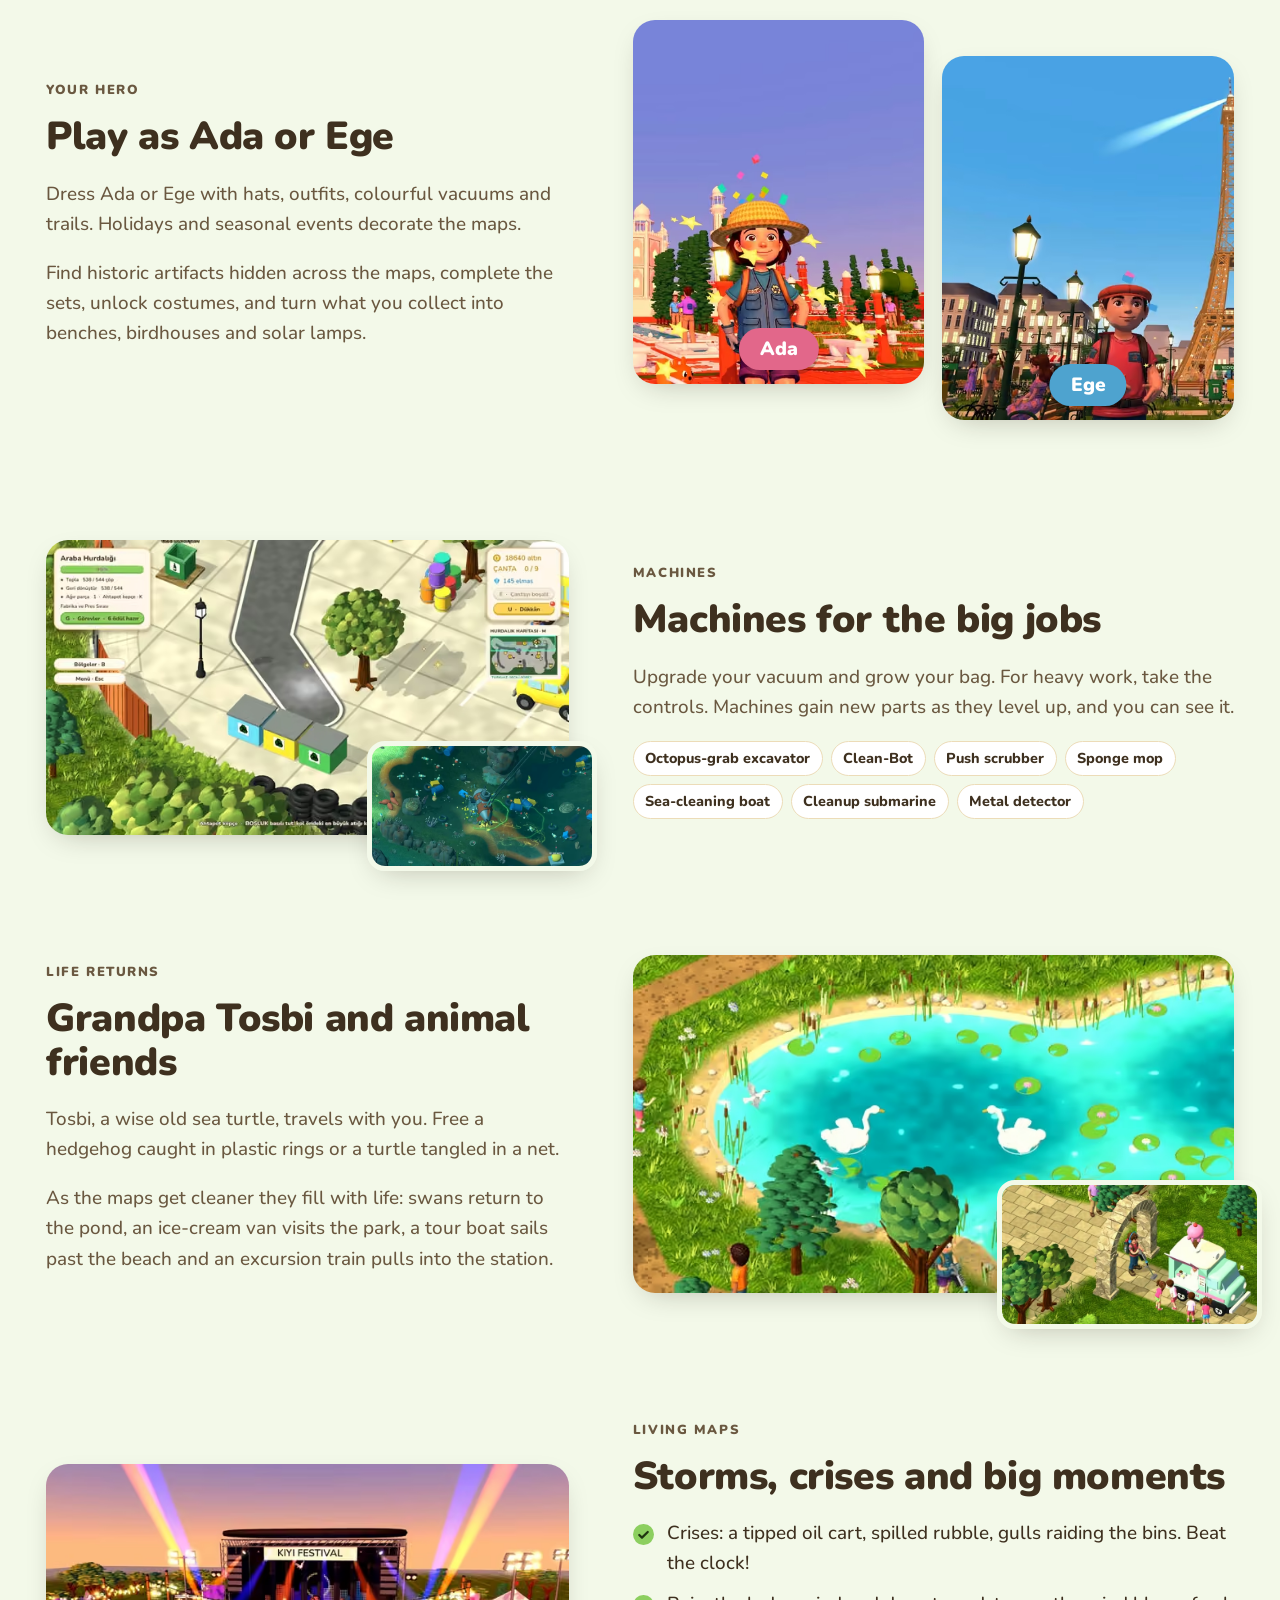
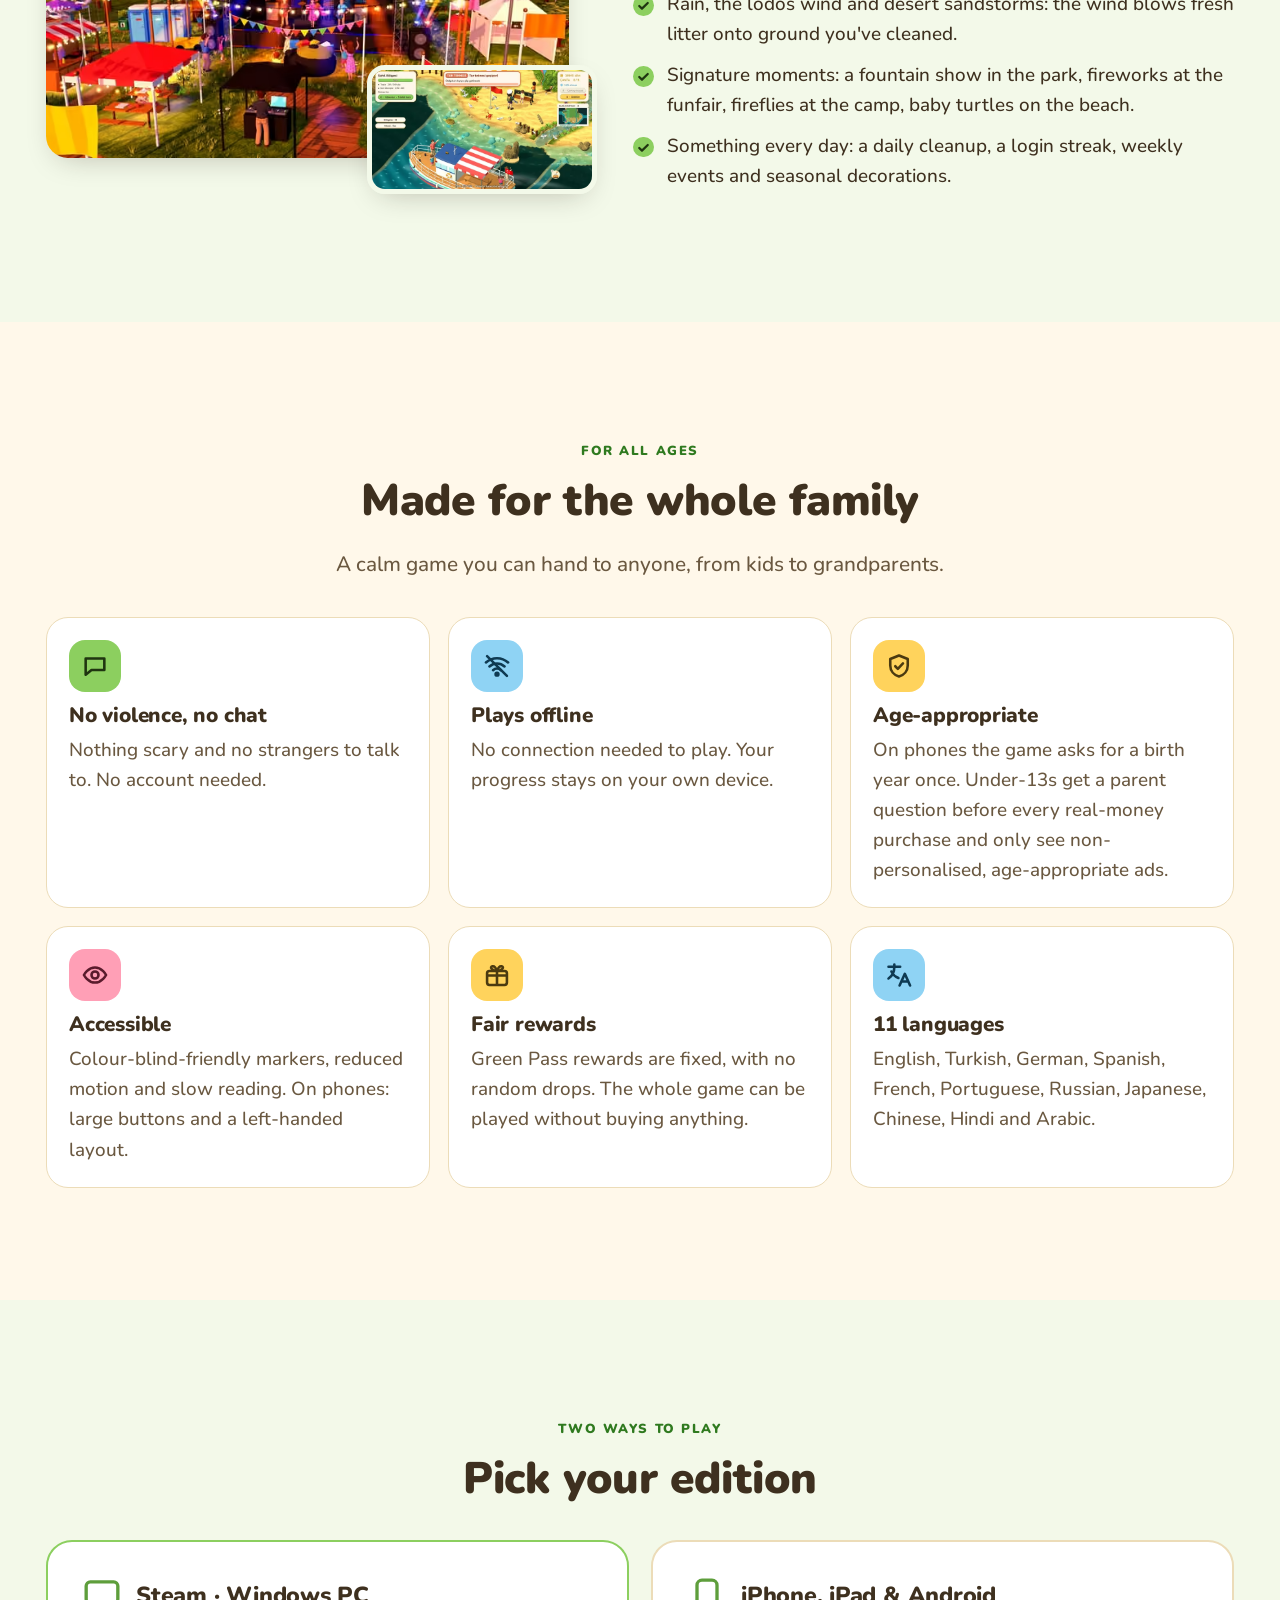
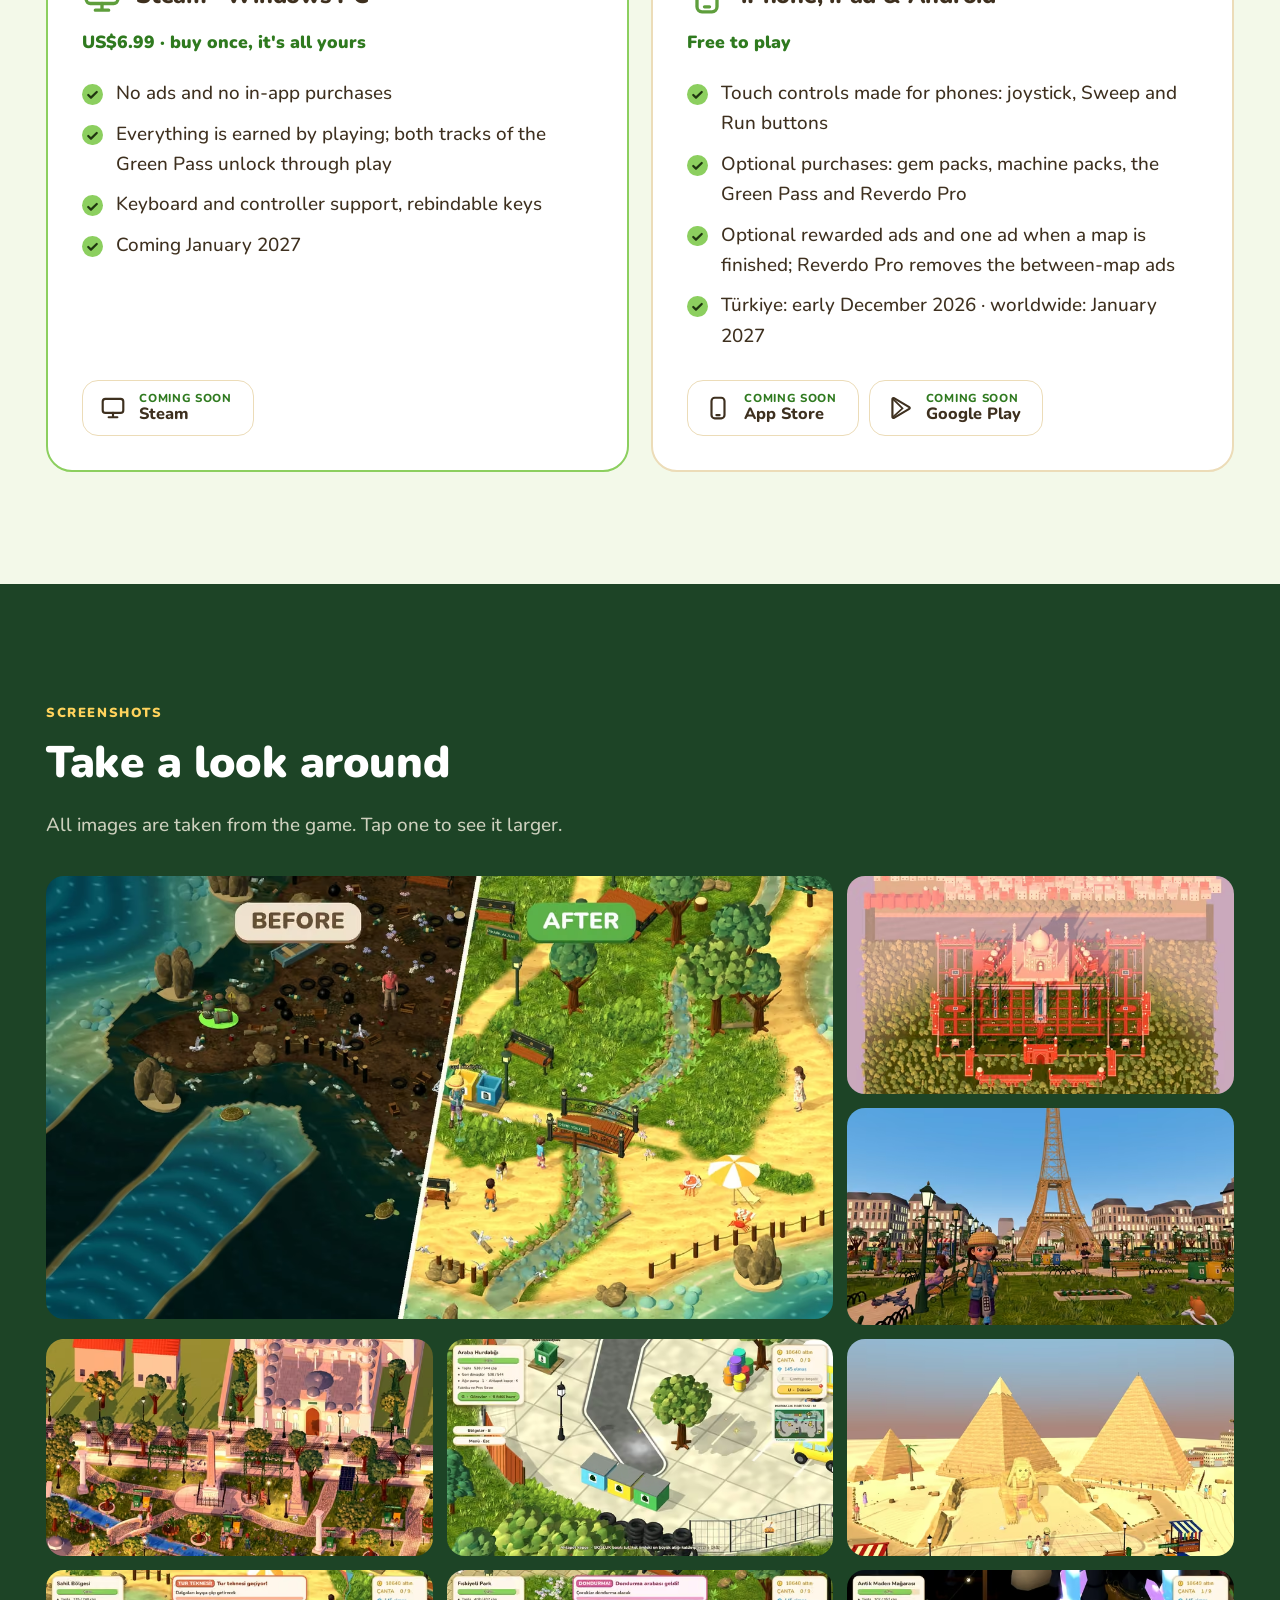
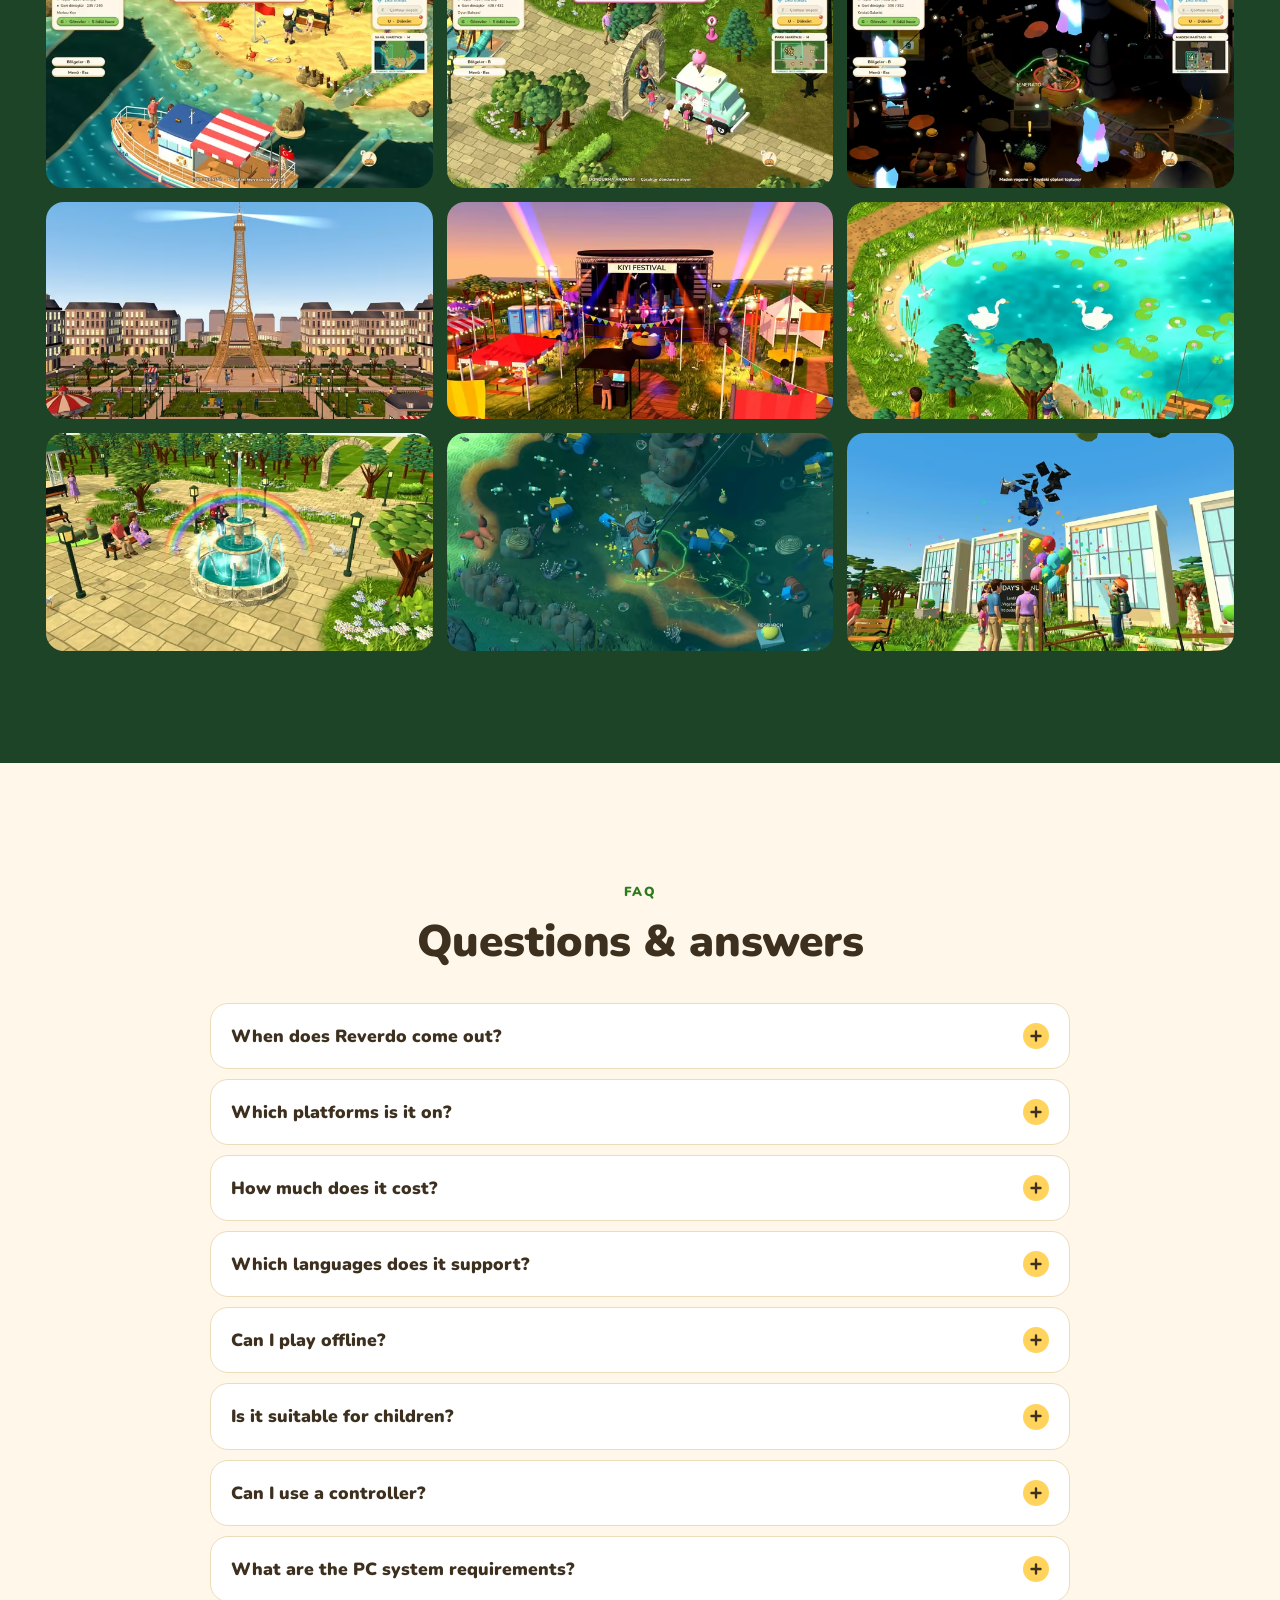
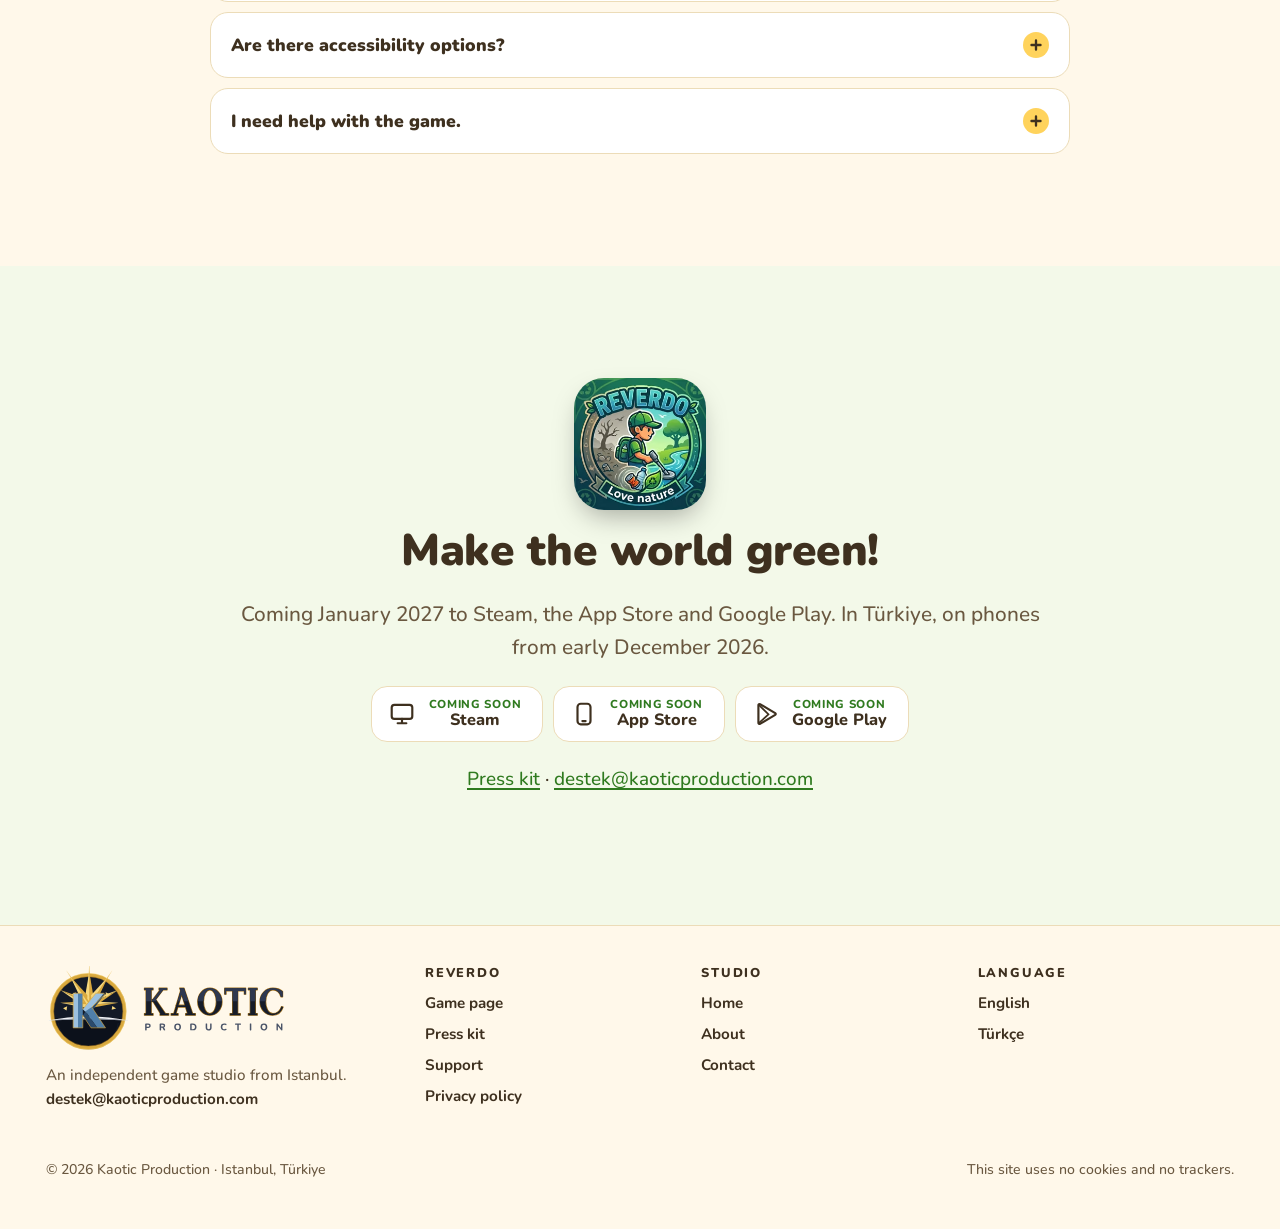
==== commit b2878a2b: "Studio hero: headline clear of the emblem's wordmark" ====
--- a/reverdo/index.html
+++ b/reverdo/index.html
@@ -25,7 +25,7 @@
 <meta name="twitter:image" content="https://kaoticproduction.com/assets/img/og-reverdo.jpg">
 <link rel="icon" href="/reverdo/favicon-32.png" sizes="32x32" type="image/png"><link rel="apple-touch-icon" href="/reverdo/apple-touch-icon.png">
 <link rel="preload" href="/assets/fonts/nunito-var.woff2" as="font" type="font/woff2" crossorigin>
-<link rel="stylesheet" href="/assets/css/site.css?v=20261021">
+<link rel="stylesheet" href="/assets/css/site.css?v=20261021b">
 <script type="application/ld+json">[{"@context":"https://schema.org","@type":"VideoGame","@id":"https://kaoticproduction.com/reverdo/#game","name":"Reverdo","alternateName":"Reverdo: Clean & Green","url":"https://kaoticproduction.com/reverdo/","description":"A calm, colourful cleanup game for all ages: clean up grey, littered places and watch every corner turn green again across 20 maps.","image":["https://kaoticproduction.com/assets/img/og-reverdo.jpg","https://kaoticproduction.com/assets/img/shot-01-before-after-coast-1920.jpg"],"screenshot":["https://kaoticproduction.com/assets/img/shot-01-before-after-coast-1920.jpg","https://kaoticproduction.com/assets/img/shot-02-paris-ada-1920.jpg","https://kaoticproduction.com/assets/img/shot-05-taj-mahal-1920.jpg","https://kaoticproduction.com/assets/img/shot-07-giza-1920.jpg"],"genre":["Casual","Simulation","Cleaning"],"gamePlatform":["PC","iOS","Android"],"operatingSystem":"Windows 10, iOS, Android","applicationCategory":"Game","playMode":"SinglePlayer","numberOfPlayers":{"@type":"QuantitativeValue","value":1},"inLanguage":["en","tr","de","es","fr","pt","ru","ja","zh","hi","ar"],"author":{"@id":"https://kaoticproduction.com/#org"},"publisher":{"@type":"Organization","@id":"https://kaoticproduction.com/#org","name":"Kaotic Production","url":"https://kaoticproduction.com/","logo":"https://kaoticproduction.com/assets/brand/kaotic-emblem-512.png","email":"info@kaoticproduction.com","contactPoint":[{"@type":"ContactPoint","contactType":"customer support","email":"destek@kaoticproduction.com"},{"@type":"ContactPoint","contactType":"press","email":"info@kaoticproduction.com"}],"founder":{"@type":"Person","name":"Ufuk Pamuk"},"address":{"@type":"PostalAddress","addressLocality":"Istanbul","addressCountry":"TR"}},"audience":{"@type":"PeopleAudience","suggestedMinAge":3}},{"@context":"https://schema.org","@type":"FAQPage","mainEntity":[{"@type":"Question","name":"When does Reverdo come out?","acceptedAnswer":{"@type":"Answer","text":"Reverdo launches in Türkiye on iPhone and Android in early December 2026, then worldwide on Steam, the App Store and Google Play in January 2027."}},{"@type":"Question","name":"How much does it cost?","acceptedAnswer":{"@type":"Answer","text":"Steam: US$6.99, buy once. No ads and no in-app purchases; everything is earned by playing. Phones: free to play. It offers optional in-app purchases (gem packs, machine packs, the Green Pass, and Reverdo Pro to play without ads) and contains ads: optional rewarded ads and one ad when a map is finished. The whole game can be played without buying anything."}},{"@type":"Question","name":"Which languages does it support?","acceptedAnswer":{"@type":"Answer","text":"11 languages: English, Turkish, German, Spanish, French, Portuguese, Russian, Japanese, Chinese, Hindi and Arabic. You can pick one in Settings."}},{"@type":"Question","name":"Can I play offline?","acceptedAnswer":{"@type":"Answer","text":"Yes. Reverdo plays offline and needs no account. On phones, the optional ads and purchases need a connection."}},{"@type":"Question","name":"Is it suitable for children?","acceptedAnswer":{"@type":"Answer","text":"Reverdo is made for all ages: no violence, no chat and no account. On phones the game asks for a birth year once, on first launch. Players under 13 get a parent question before every real-money purchase and only see non-personalised, age-appropriate ads. Details are in the privacy policy ."}},{"@type":"Question","name":"Are there accessibility options?","acceptedAnswer":{"@type":"Answer","text":"Yes: colour-blind-friendly markers, reduced motion and slow reading. On phones there are also large buttons and a left-handed layout."}},{"@type":"Question","name":"I need help with the game.","acceptedAnswer":{"@type":"Answer","text":"Visit the support page or write to destek@kaoticproduction.com ."}}]}]</script>
 </head>
 <body class="game">
@@ -247,6 +247,6 @@
 <button class="next" type="button" aria-label="Next"><svg viewBox="0 0 24 24" fill="none" stroke="currentColor" stroke-width="2.6" stroke-linecap="round" stroke-linejoin="round" aria-hidden="true"><path d="M9 5l7 7-7 7"/></svg></button>
 <p class="lb-cap"></p>
 </dialog>
-<script src="/assets/js/site.js?v=20261021" defer></script>
+<script src="/assets/js/site.js?v=20261021b" defer></script>
 </body>
 </html>
--- a/assets/css/site.css
+++ b/assets/css/site.css
@@ -592,7 +592,7 @@
   .k-copy { padding-top: 52vw; }
 }
 @media (min-width: 1100px) {
-  .k-copy { padding-top: min(36.5vw, 64vh); align-self: start; padding-bottom: clamp(40px, 3.5vw, 90px); }
+  .k-copy { padding-top: min(40vw, 70vh); align-self: start; padding-bottom: clamp(40px, 3.5vw, 90px); }
   .k-copy > * { margin-left: 50%; }
   .k-copy h1 { font-size: clamp(2rem, 2.3vw + .5rem, 4.2rem); max-width: 16ch; margin-bottom: .3em; }
   .k-copy .lead { font-size: clamp(1rem, .45vw + .8rem, 1.35rem); max-width: 36em; }
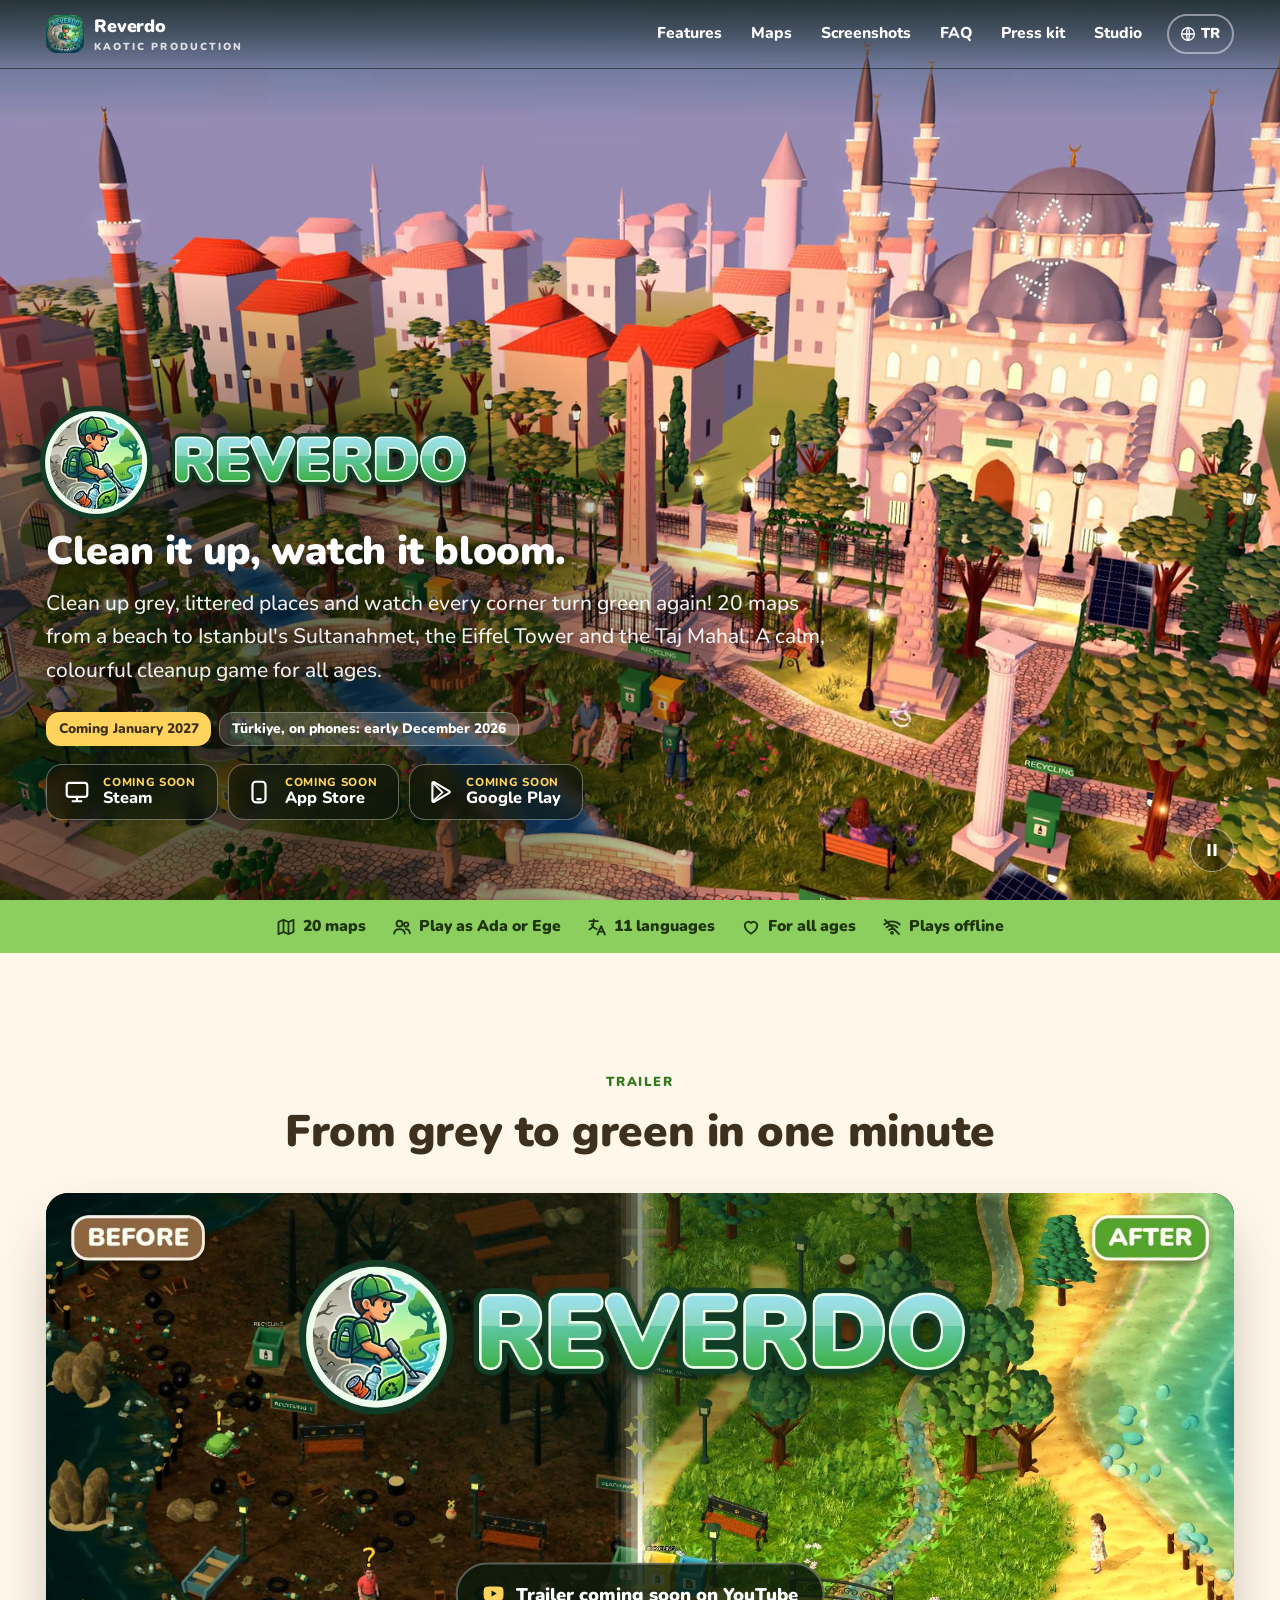
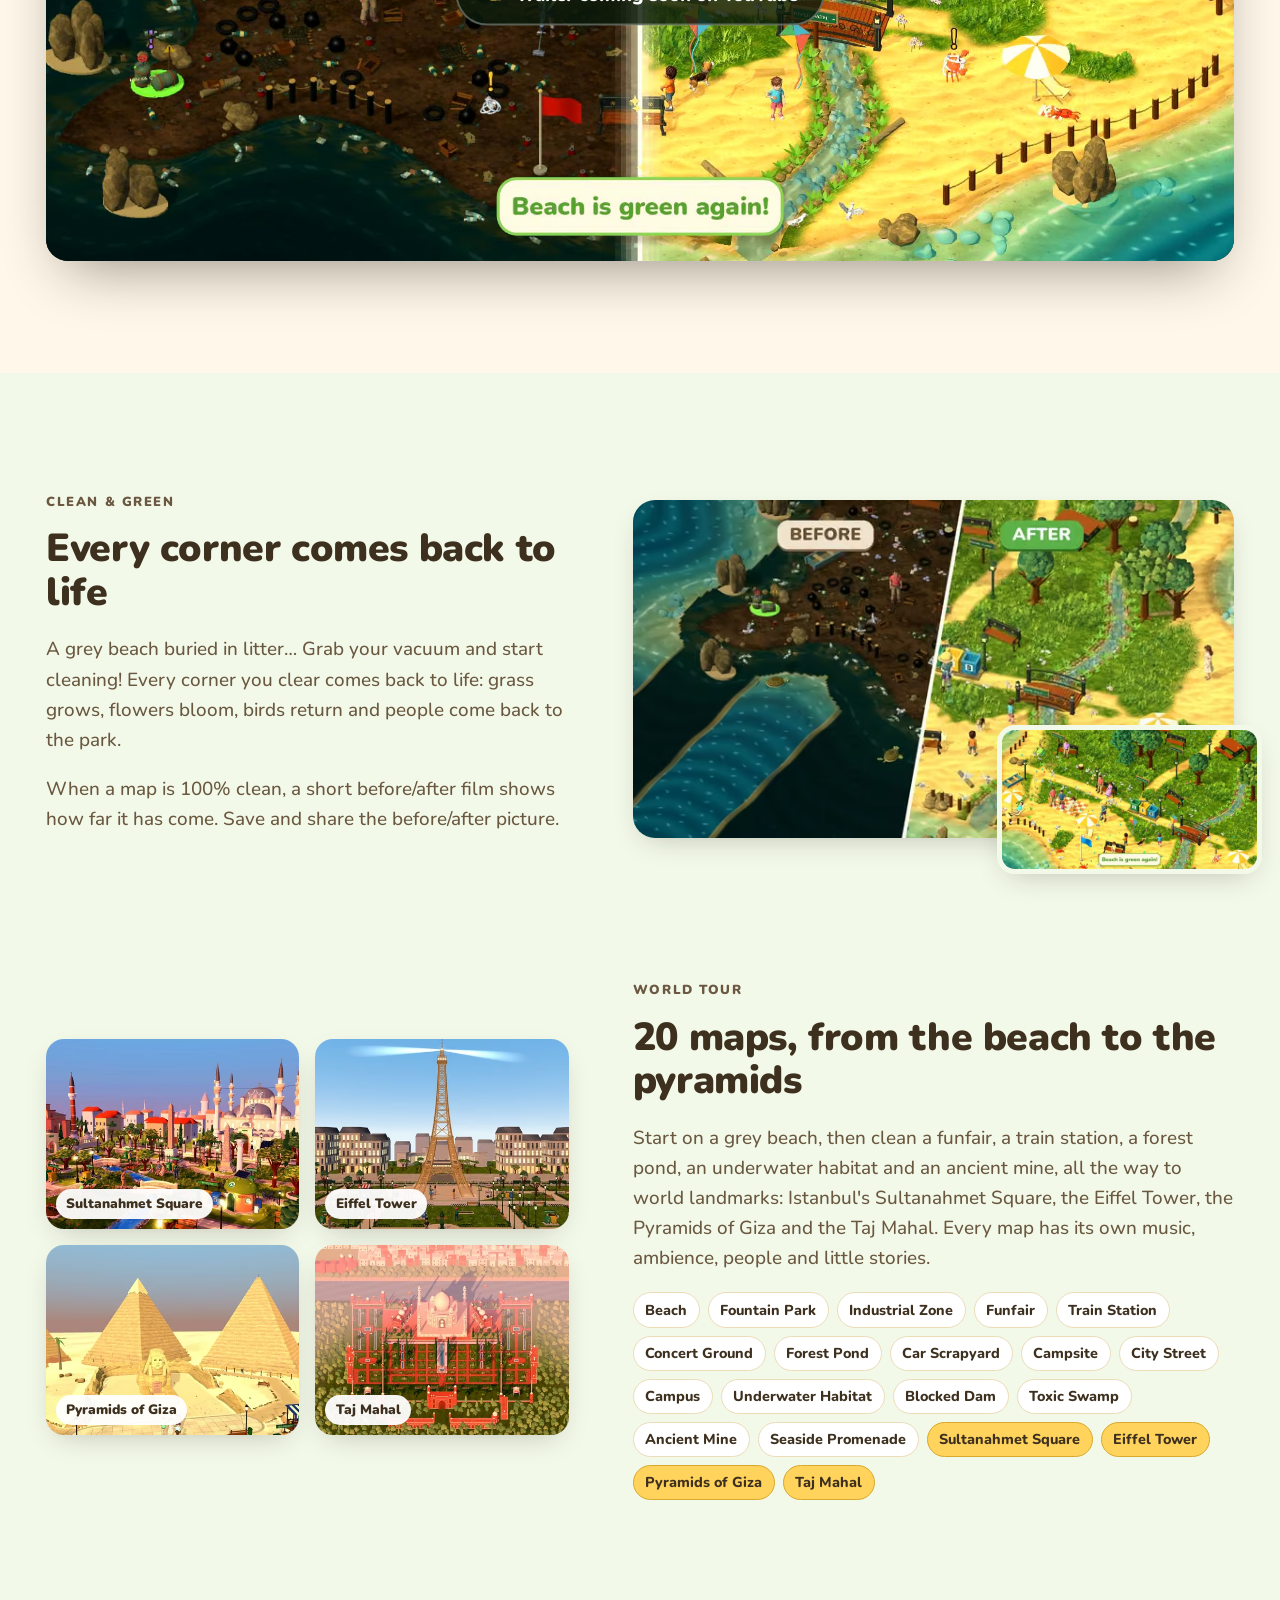
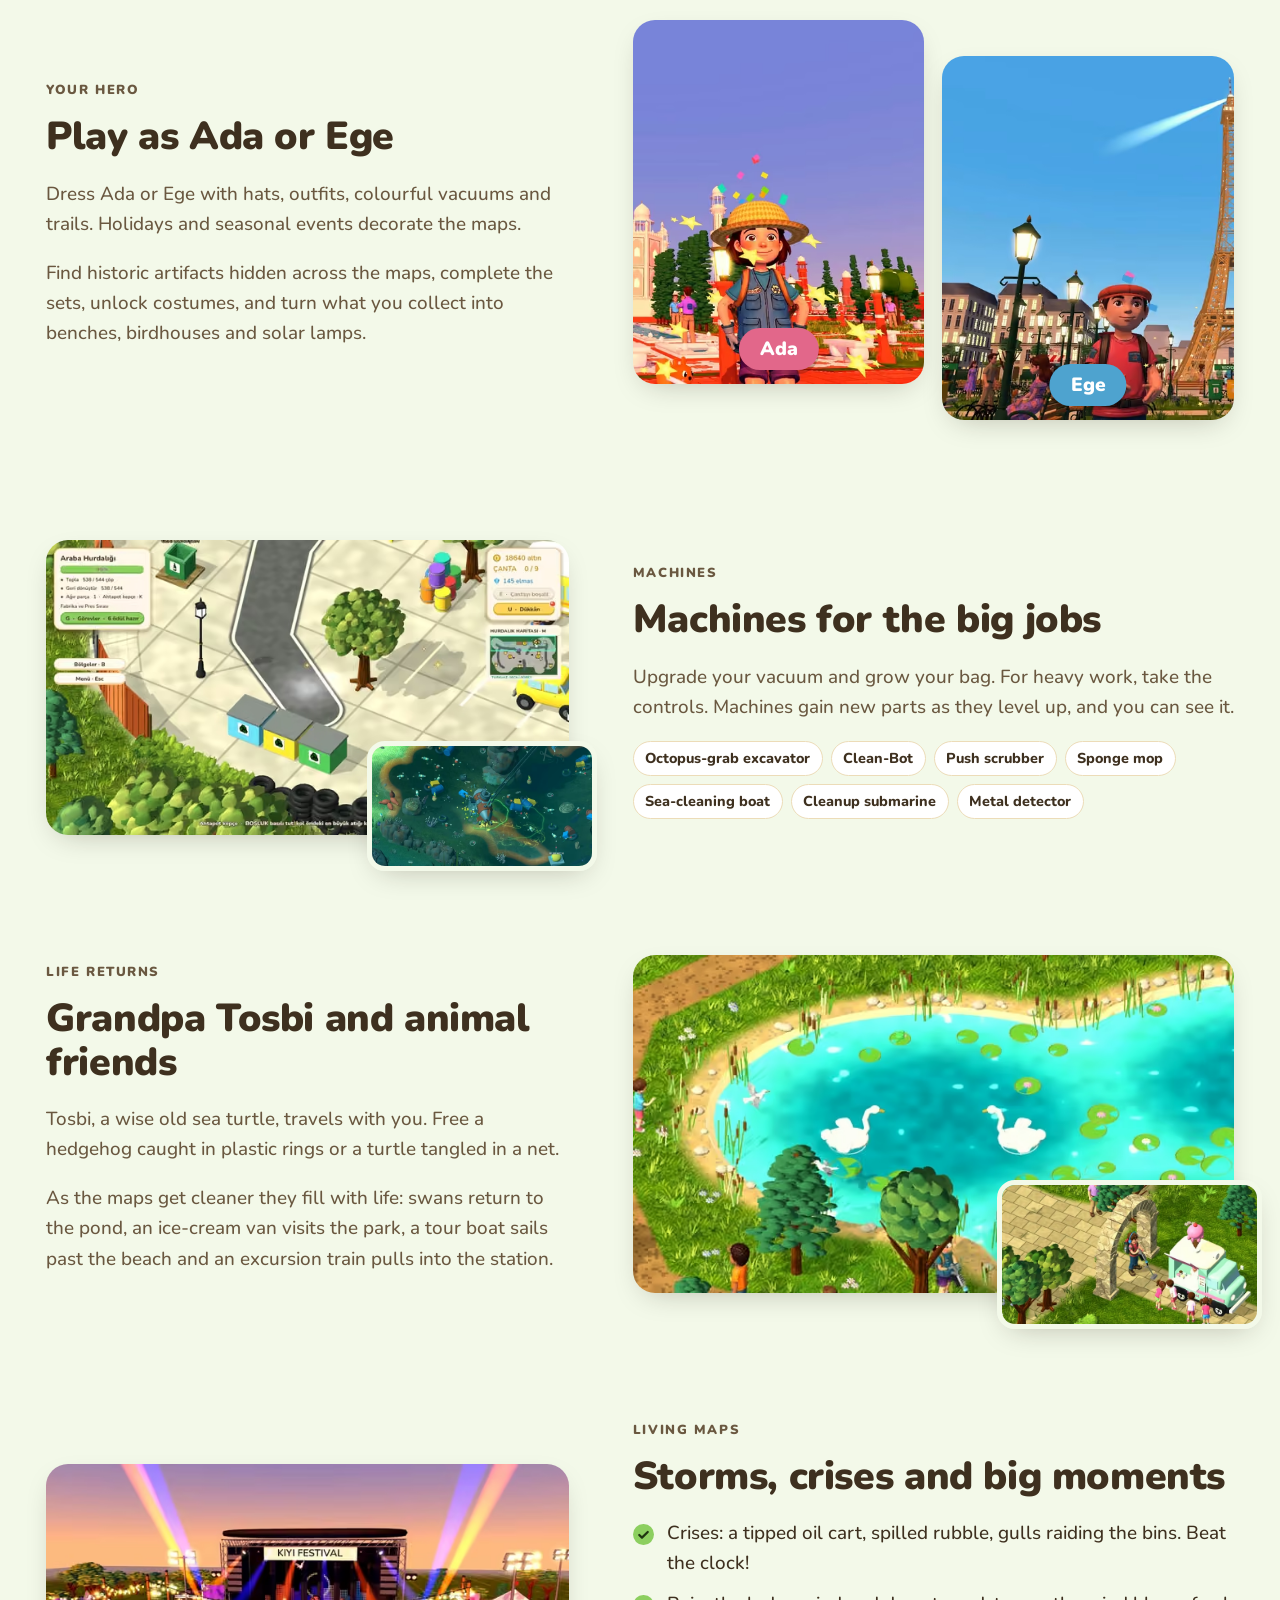
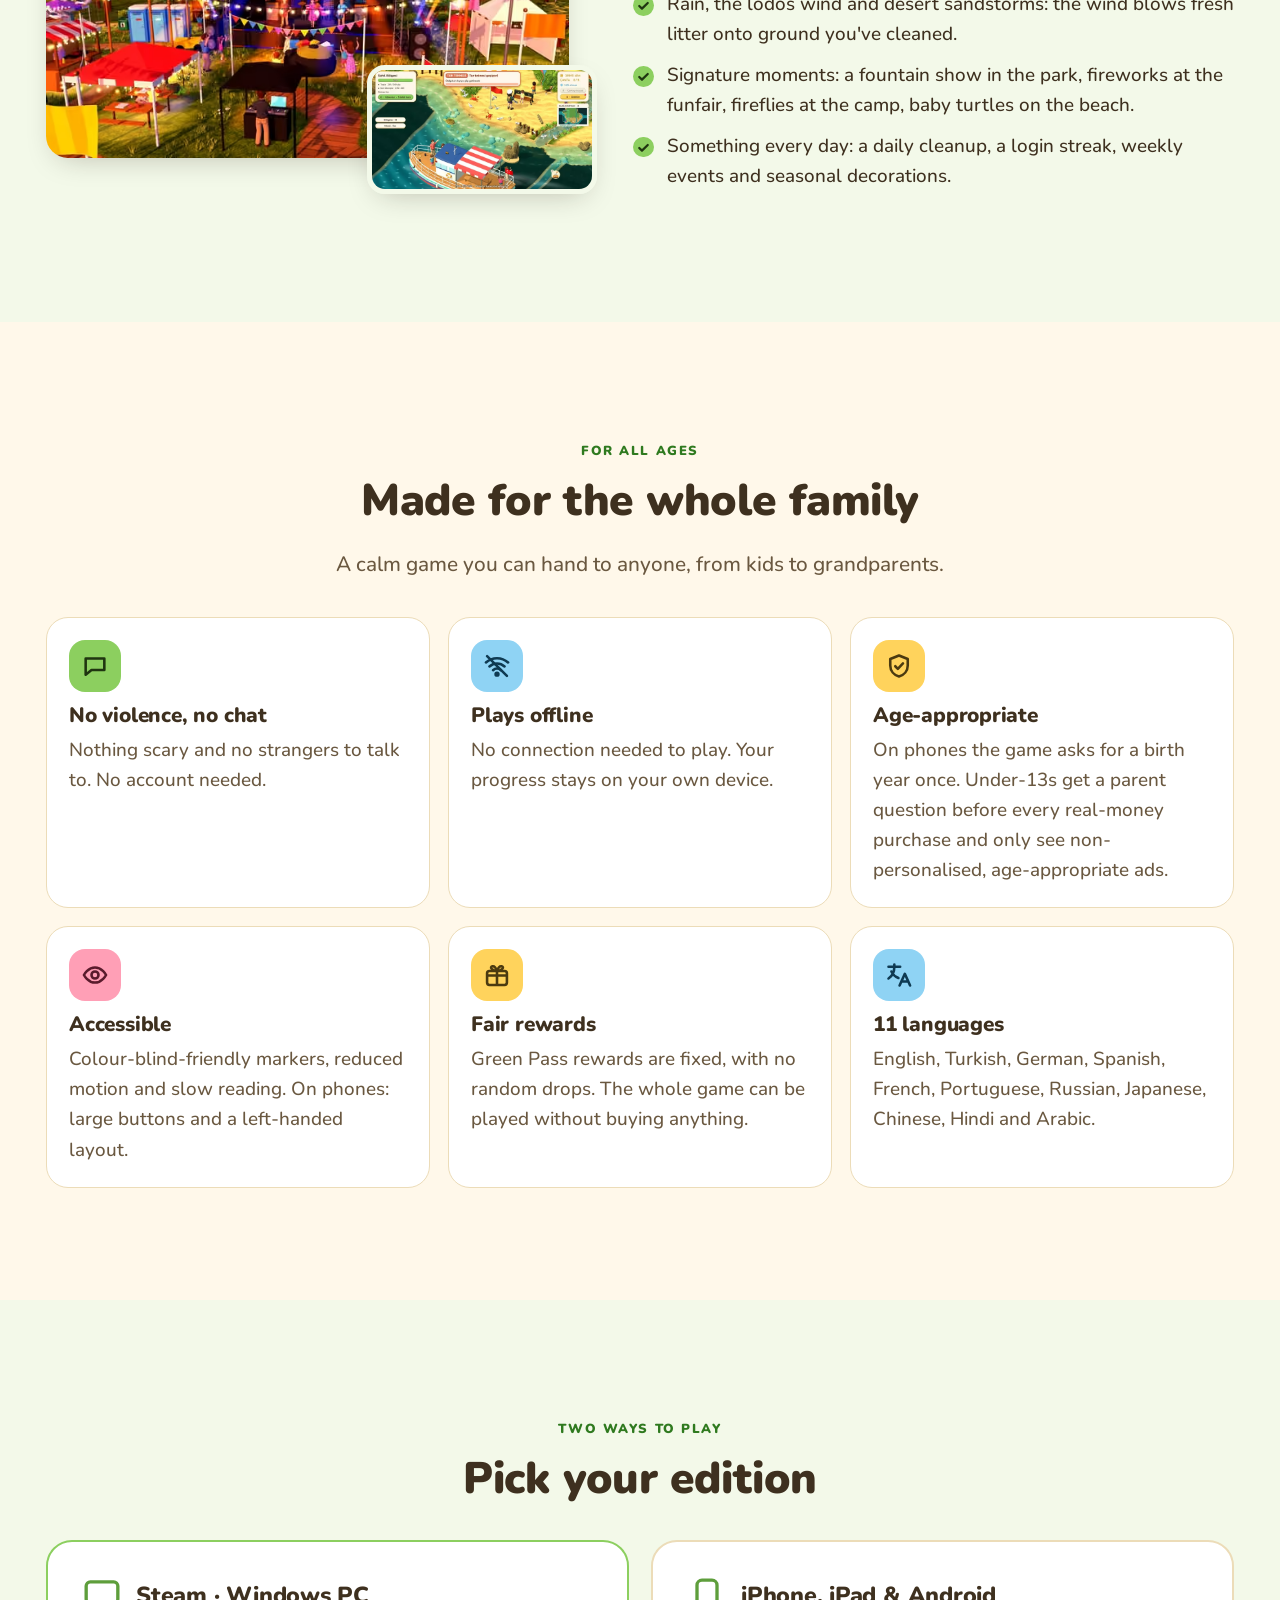
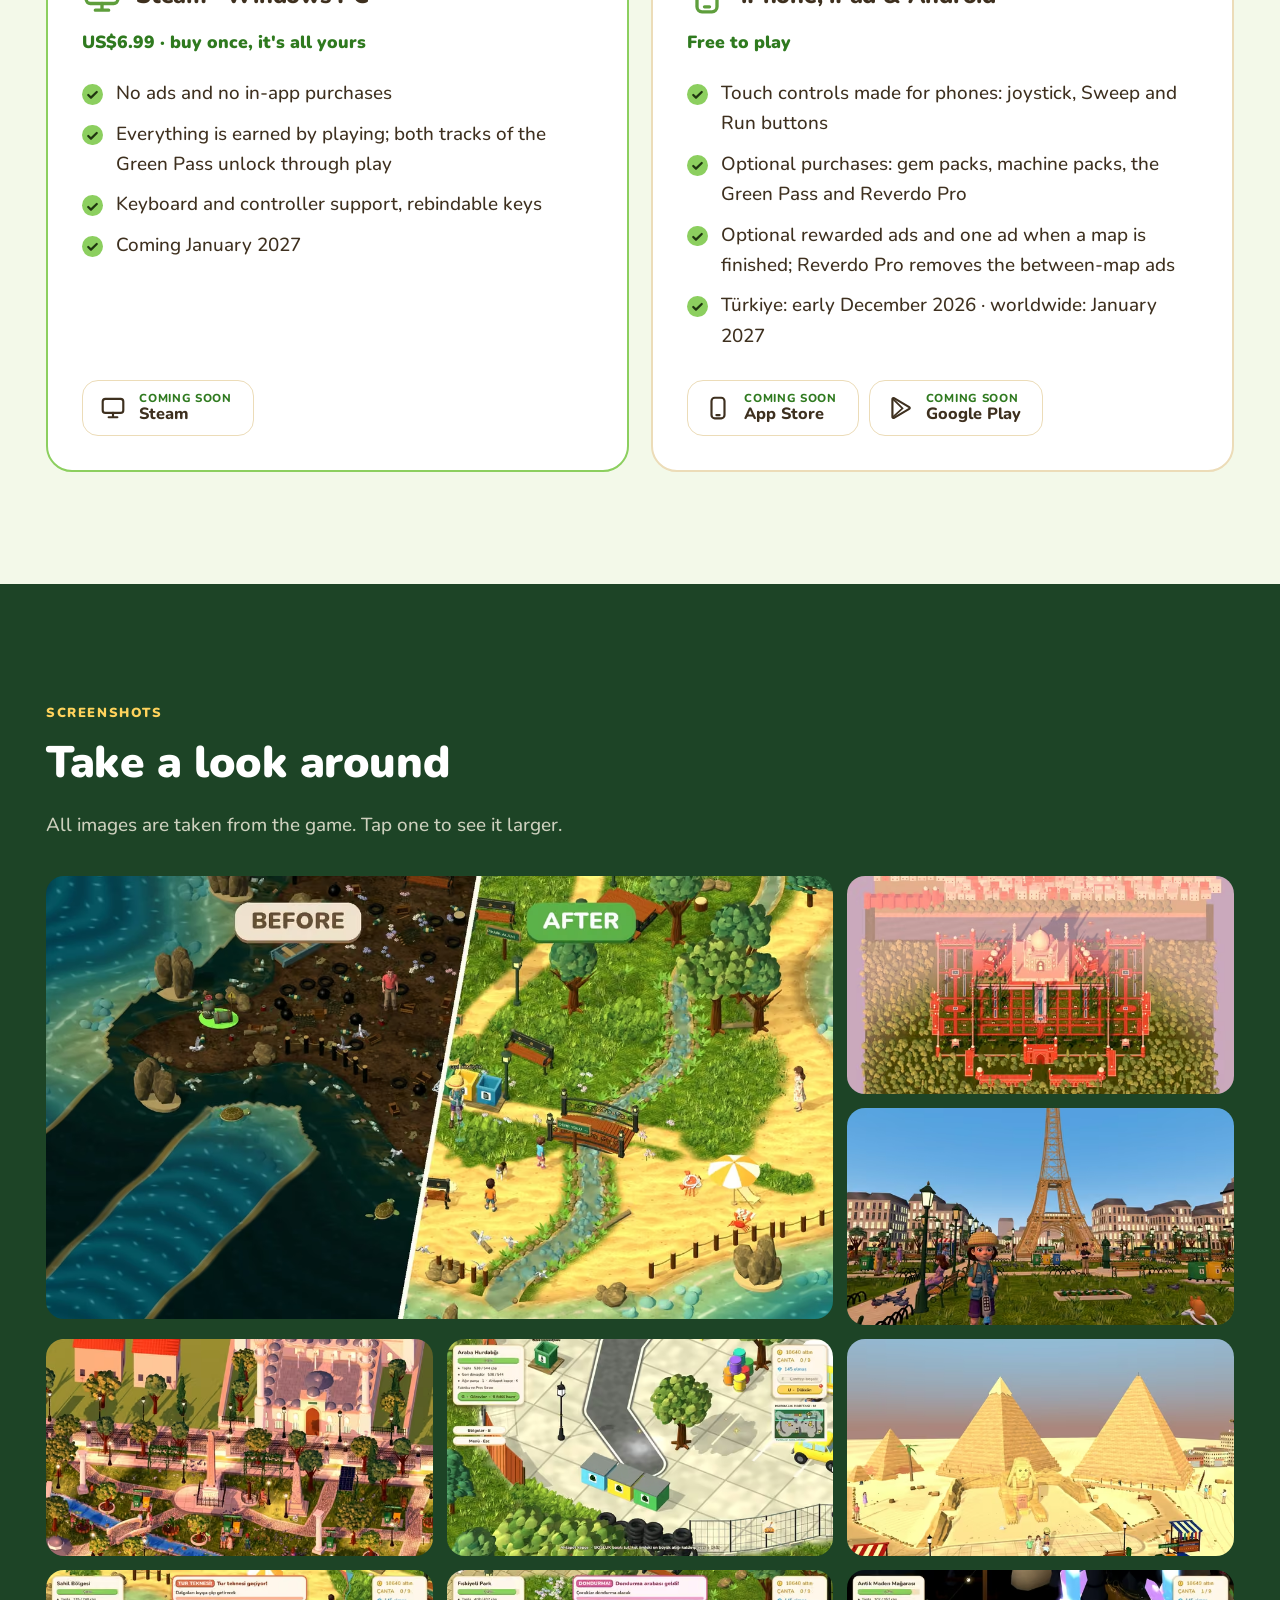
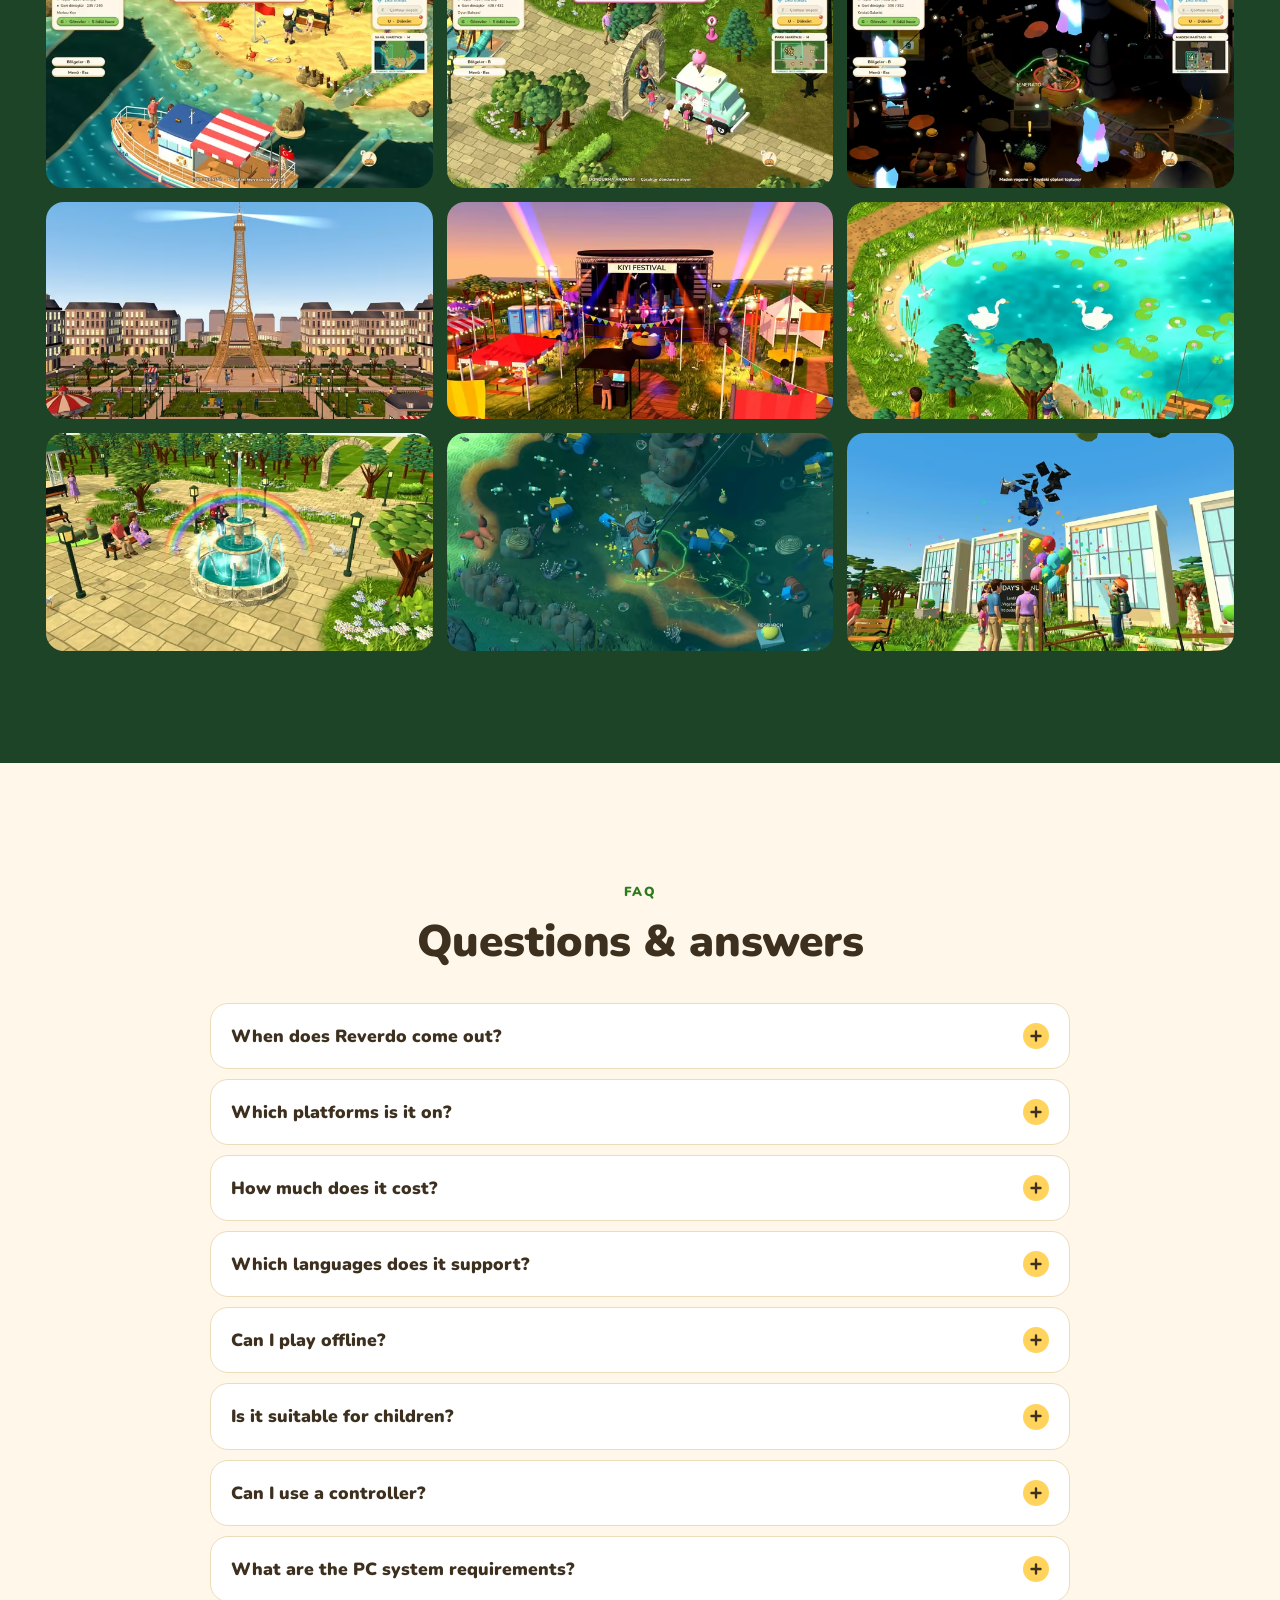
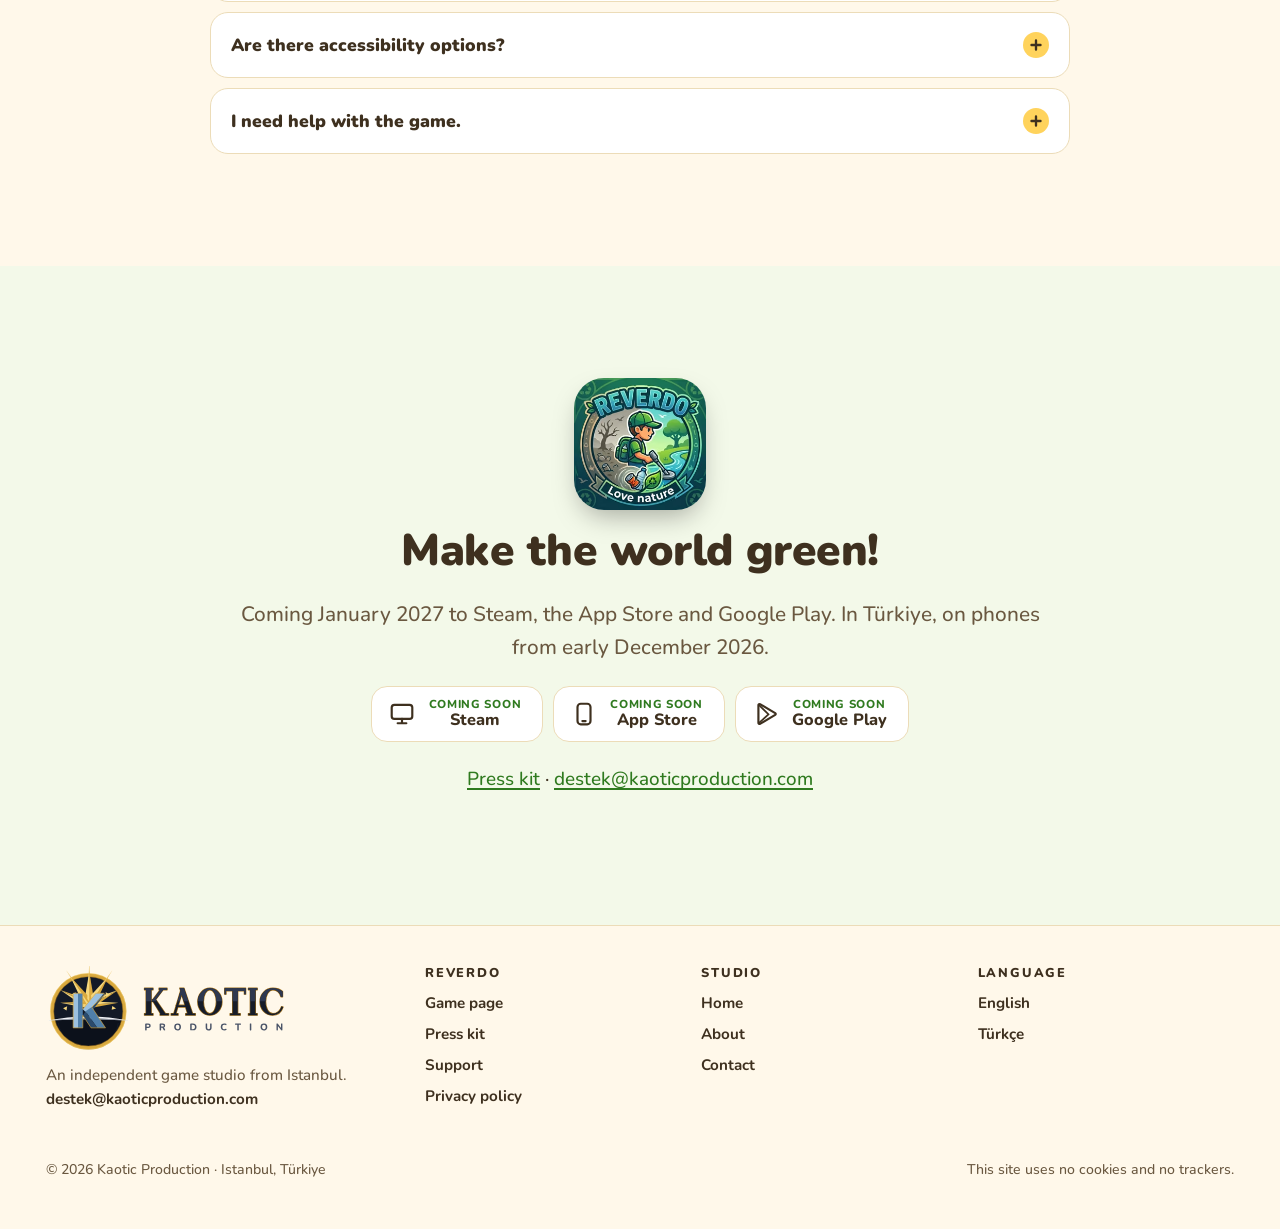
==== commit b16d1690: "Reverdo hero: native 2560x1440 captures (no digital zoom), 1440/1080/720 loops chosen by screen pixe" ====
--- a/reverdo/index.html
+++ b/reverdo/index.html
@@ -38,8 +38,8 @@
 
 <section class="g-hero" aria-labelledby="hero-h">
 <div class="media">
-<picture><source type="image/avif" srcset="/assets/img/hero-poster-640.avif 640w, /assets/img/hero-poster-1280.avif 1280w, /assets/img/hero-poster-1920.avif 1920w" sizes="100vw"><source type="image/webp" srcset="/assets/img/hero-poster-640.webp 640w, /assets/img/hero-poster-1280.webp 1280w, /assets/img/hero-poster-1920.webp 1920w" sizes="100vw"><img src="/assets/img/hero-poster-1280.jpg" srcset="/assets/img/hero-poster-640.jpg 640w, /assets/img/hero-poster-1280.jpg 1280w, /assets/img/hero-poster-1920.jpg 1920w" sizes="100vw" width="1280" height="720" alt="" fetchpriority="high"></picture>
-<video data-hero muted loop playsinline preload="none" aria-hidden="true" tabindex="-1" data-large="/assets/video/reverdo-hero-1080" data-small="/assets/video/reverdo-hero-720" poster="/assets/img/hero-poster-1920.jpg"></video>
+<picture><source type="image/avif" srcset="/assets/img/hero-poster-640.avif 640w, /assets/img/hero-poster-1280.avif 1280w, /assets/img/hero-poster-1920.avif 1920w, /assets/img/hero-poster-2560.avif 2560w" sizes="100vw"><source type="image/webp" srcset="/assets/img/hero-poster-640.webp 640w, /assets/img/hero-poster-1280.webp 1280w, /assets/img/hero-poster-1920.webp 1920w, /assets/img/hero-poster-2560.webp 2560w" sizes="100vw"><img src="/assets/img/hero-poster-1920.jpg" srcset="/assets/img/hero-poster-640.jpg 640w, /assets/img/hero-poster-1280.jpg 1280w, /assets/img/hero-poster-1920.jpg 1920w, /assets/img/hero-poster-2560.jpg 2560w" sizes="100vw" width="1920" height="1080" alt="" fetchpriority="high"></picture>
+<video data-hero muted loop playsinline preload="none" aria-hidden="true" tabindex="-1" data-xl="/assets/video/reverdo-hero-1440" data-large="/assets/video/reverdo-hero-1080" data-small="/assets/video/reverdo-hero-720" poster="/assets/img/hero-poster-1920.jpg"></video>
 </div>
 <div class="wrap inner">
 <picture><source type="image/avif" srcset="/assets/img/reverdo-wordmark-400.avif 400w, /assets/img/reverdo-wordmark-800.avif 800w, /assets/img/reverdo-wordmark-1200.avif 1200w" sizes="(min-width: 900px) 560px, 92vw"><source type="image/webp" srcset="/assets/img/reverdo-wordmark-400.webp 400w, /assets/img/reverdo-wordmark-800.webp 800w, /assets/img/reverdo-wordmark-1200.webp 1200w" sizes="(min-width: 900px) 560px, 92vw"><img src="/assets/img/reverdo-wordmark-800.png" srcset="/assets/img/reverdo-wordmark-400.png 400w, /assets/img/reverdo-wordmark-800.png 800w, /assets/img/reverdo-wordmark-1200.png 1200w" sizes="(min-width: 900px) 560px, 92vw" width="800" height="207" alt="Reverdo" class="logo"></picture>
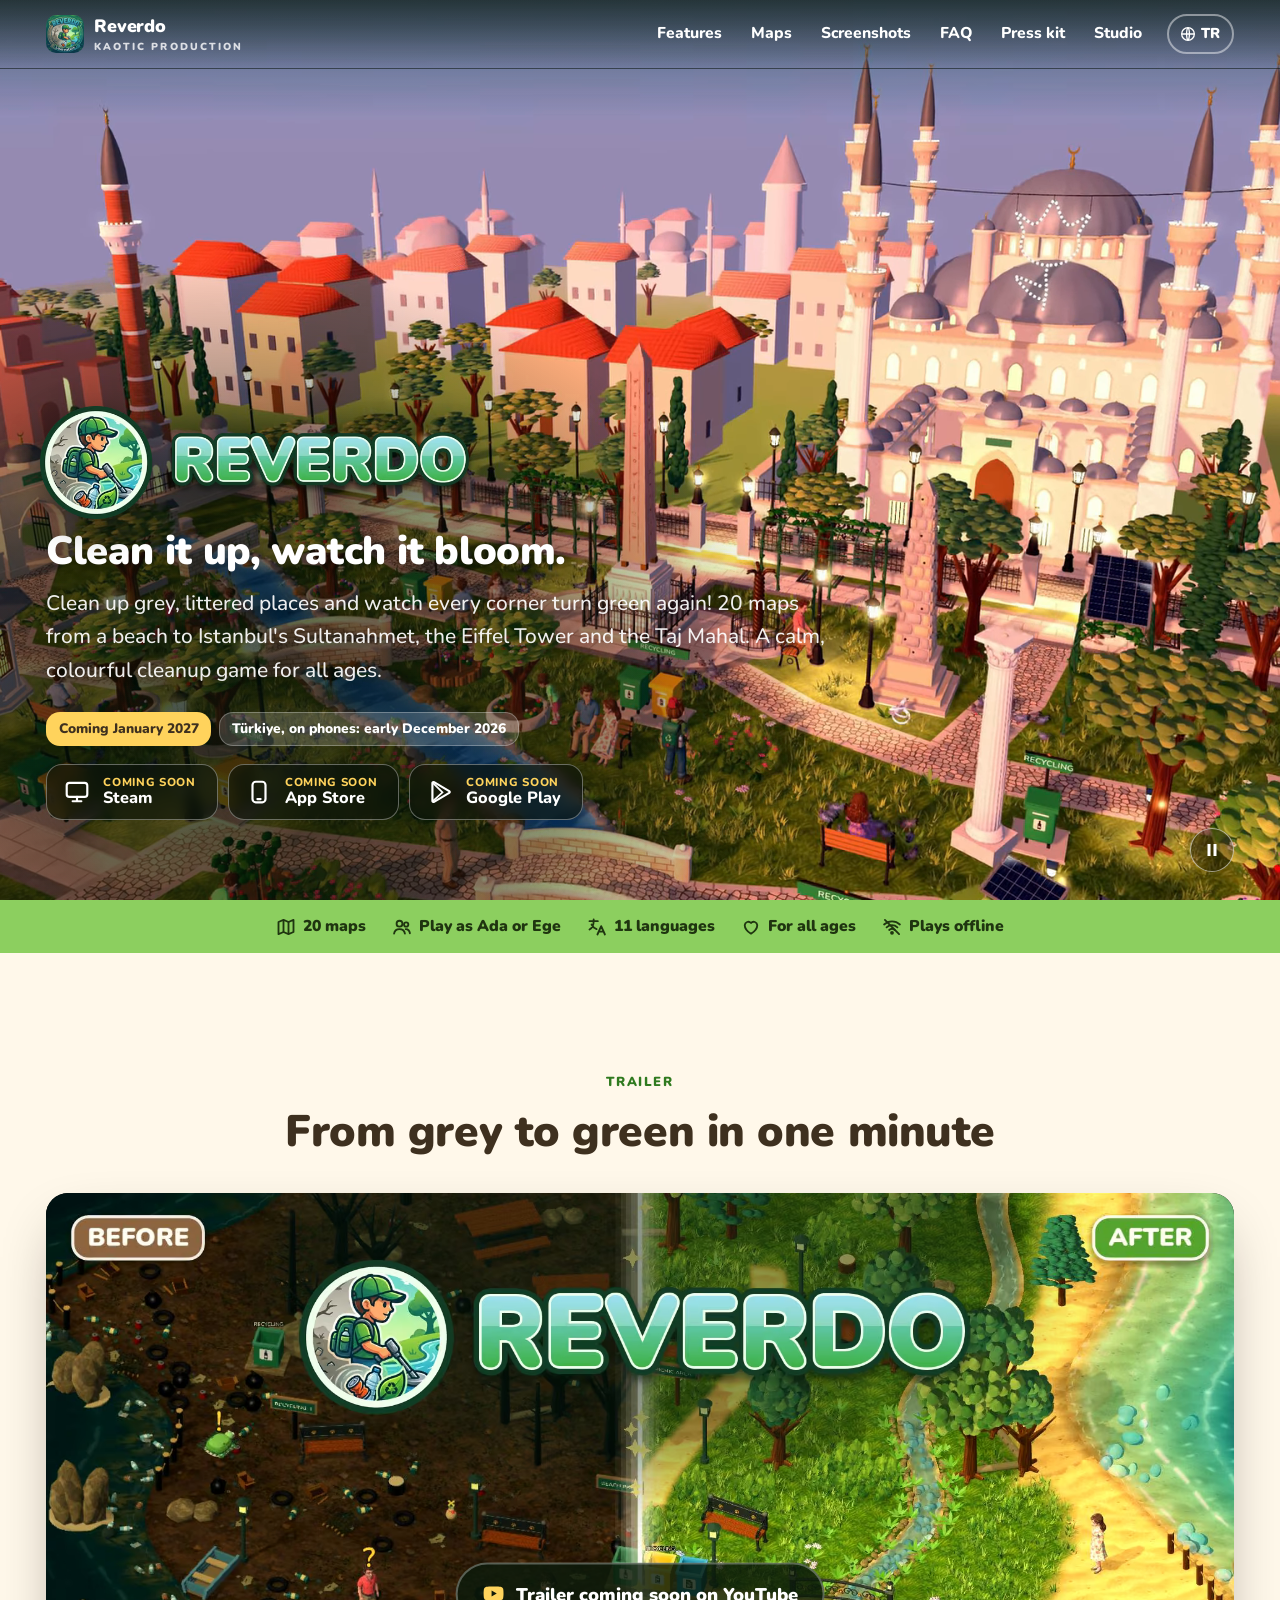
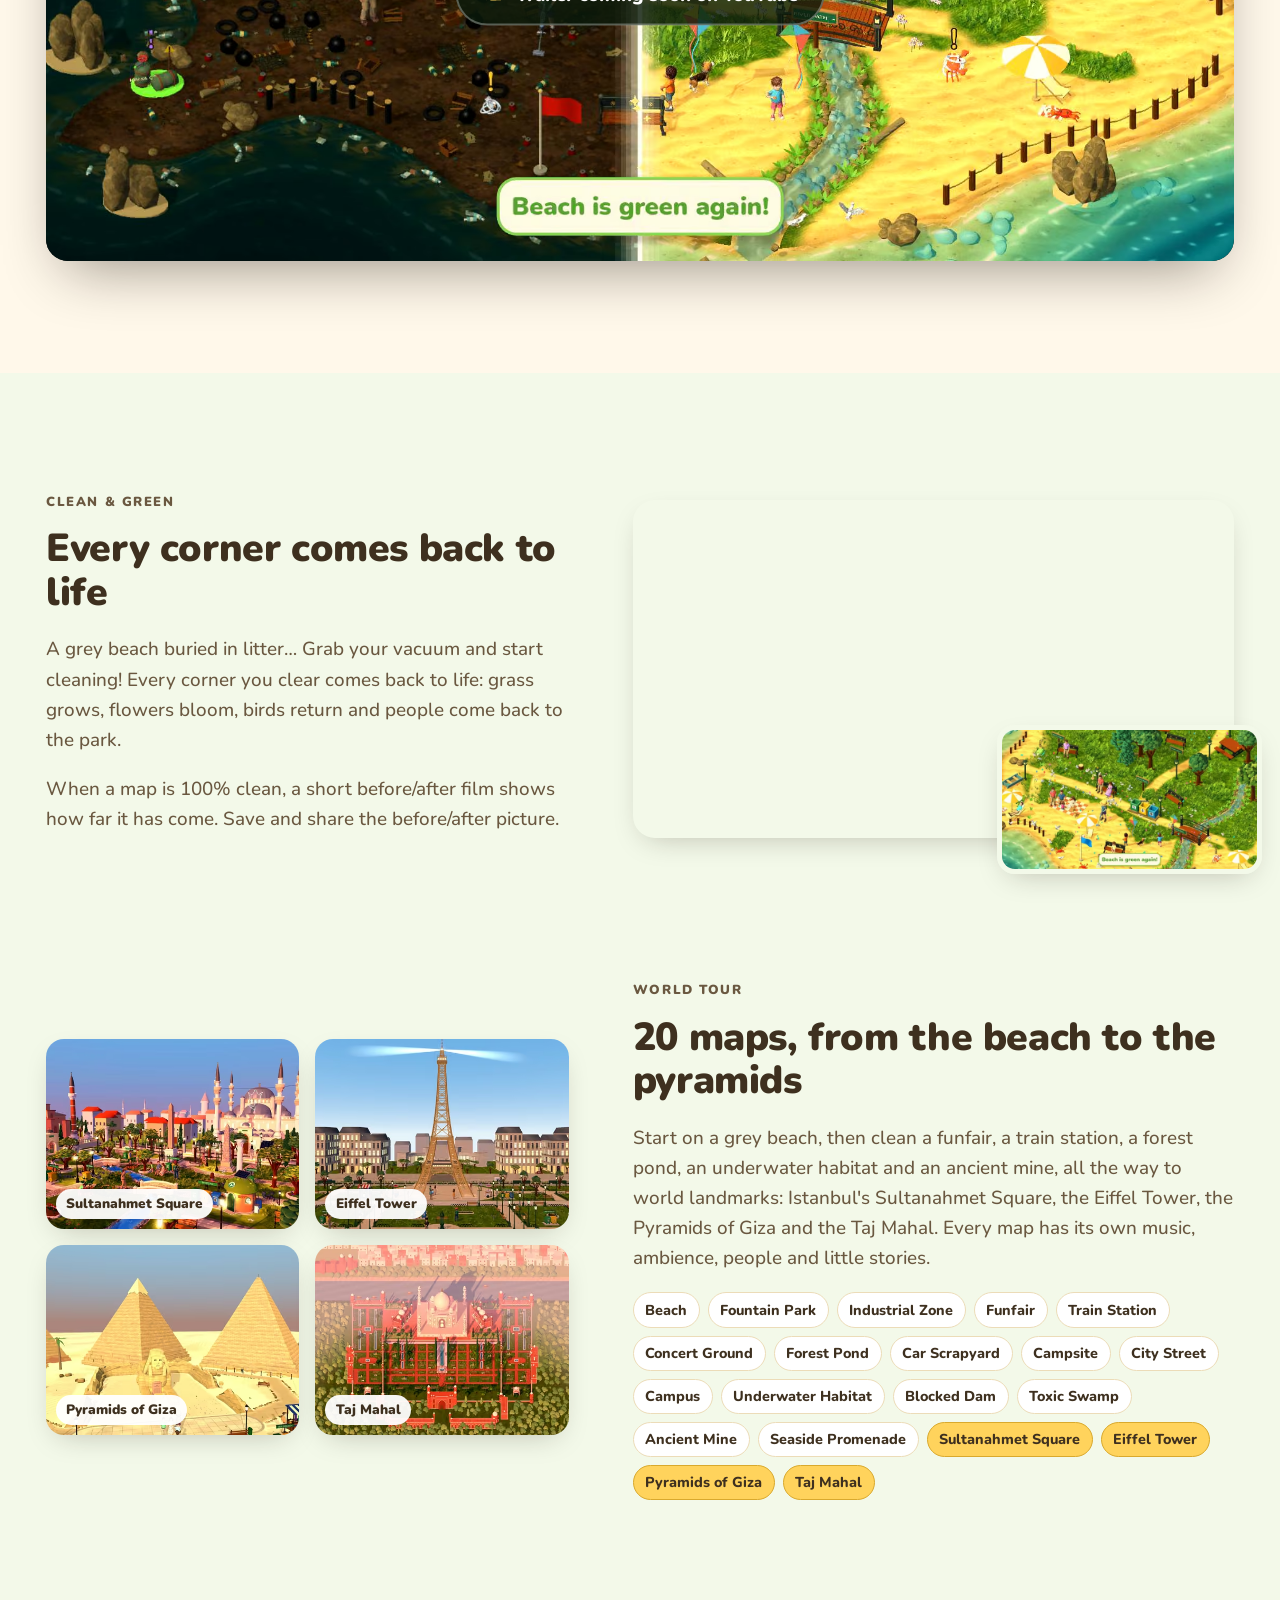
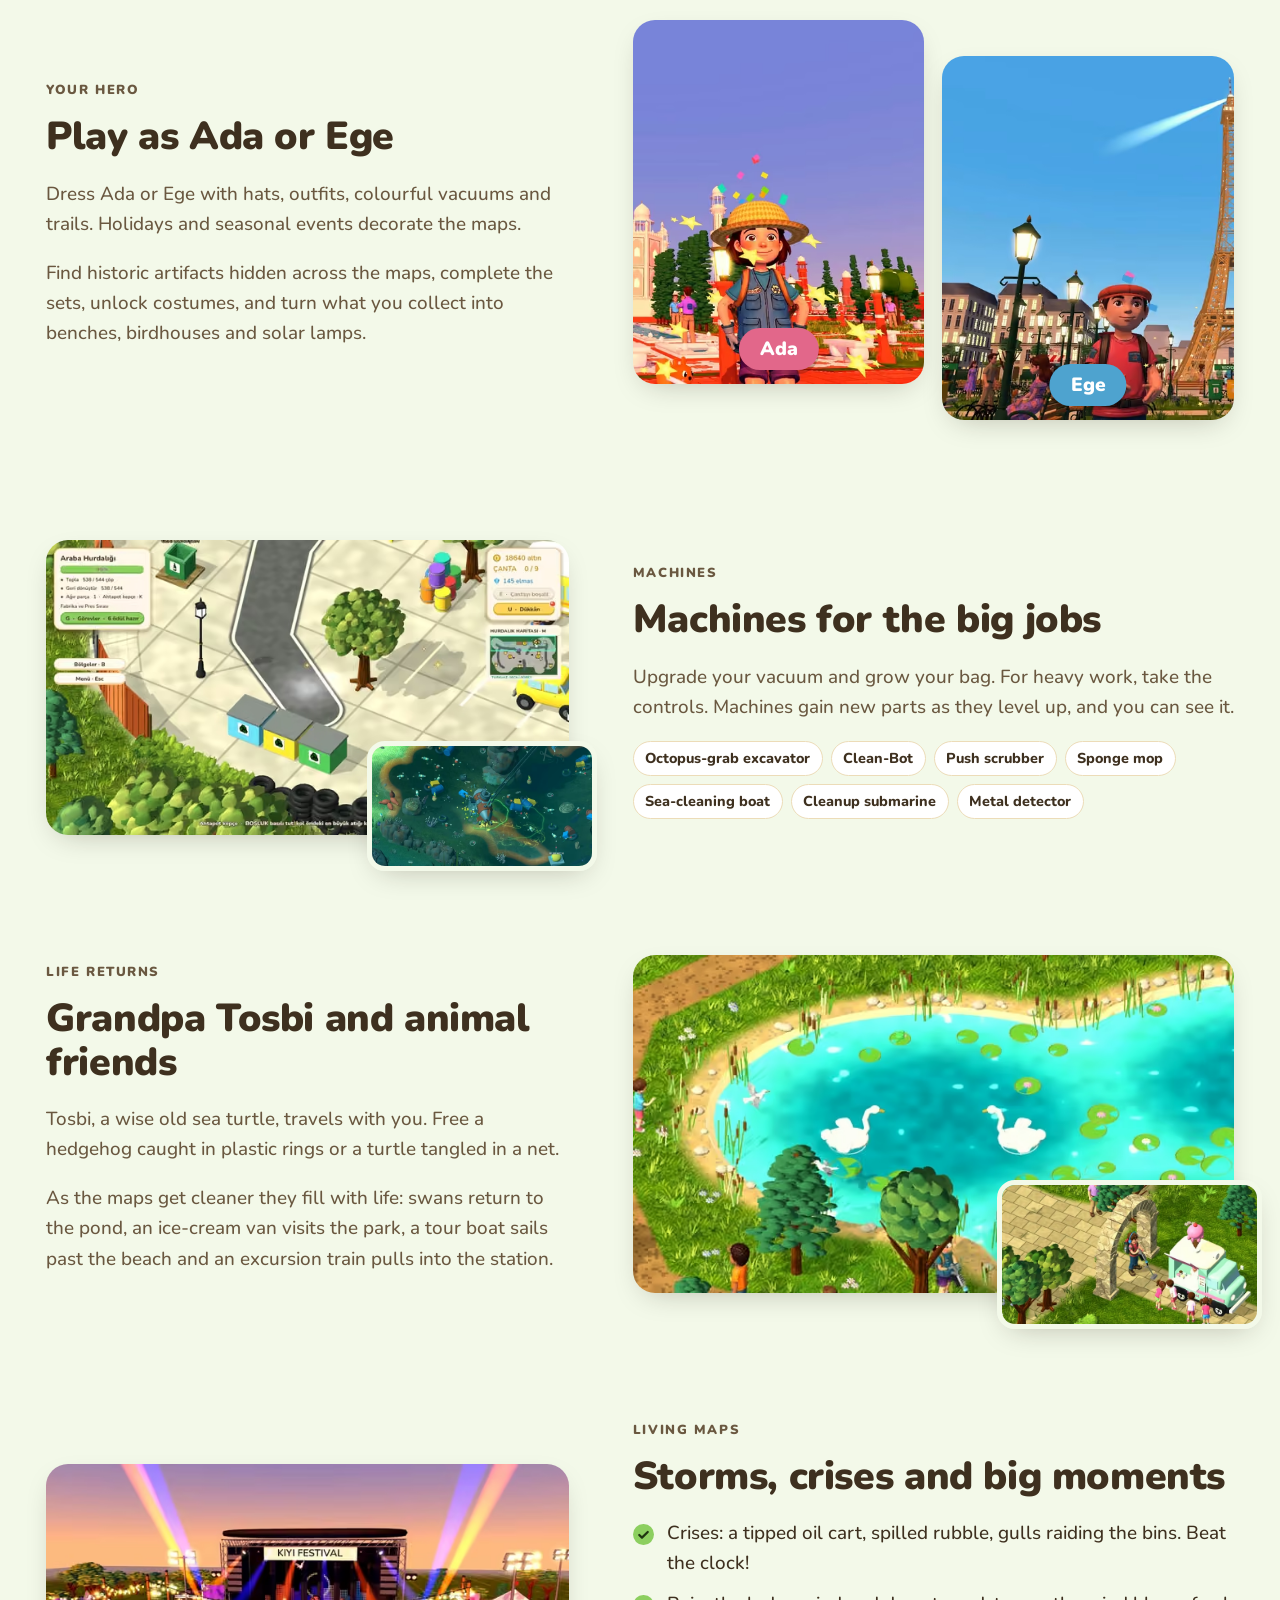
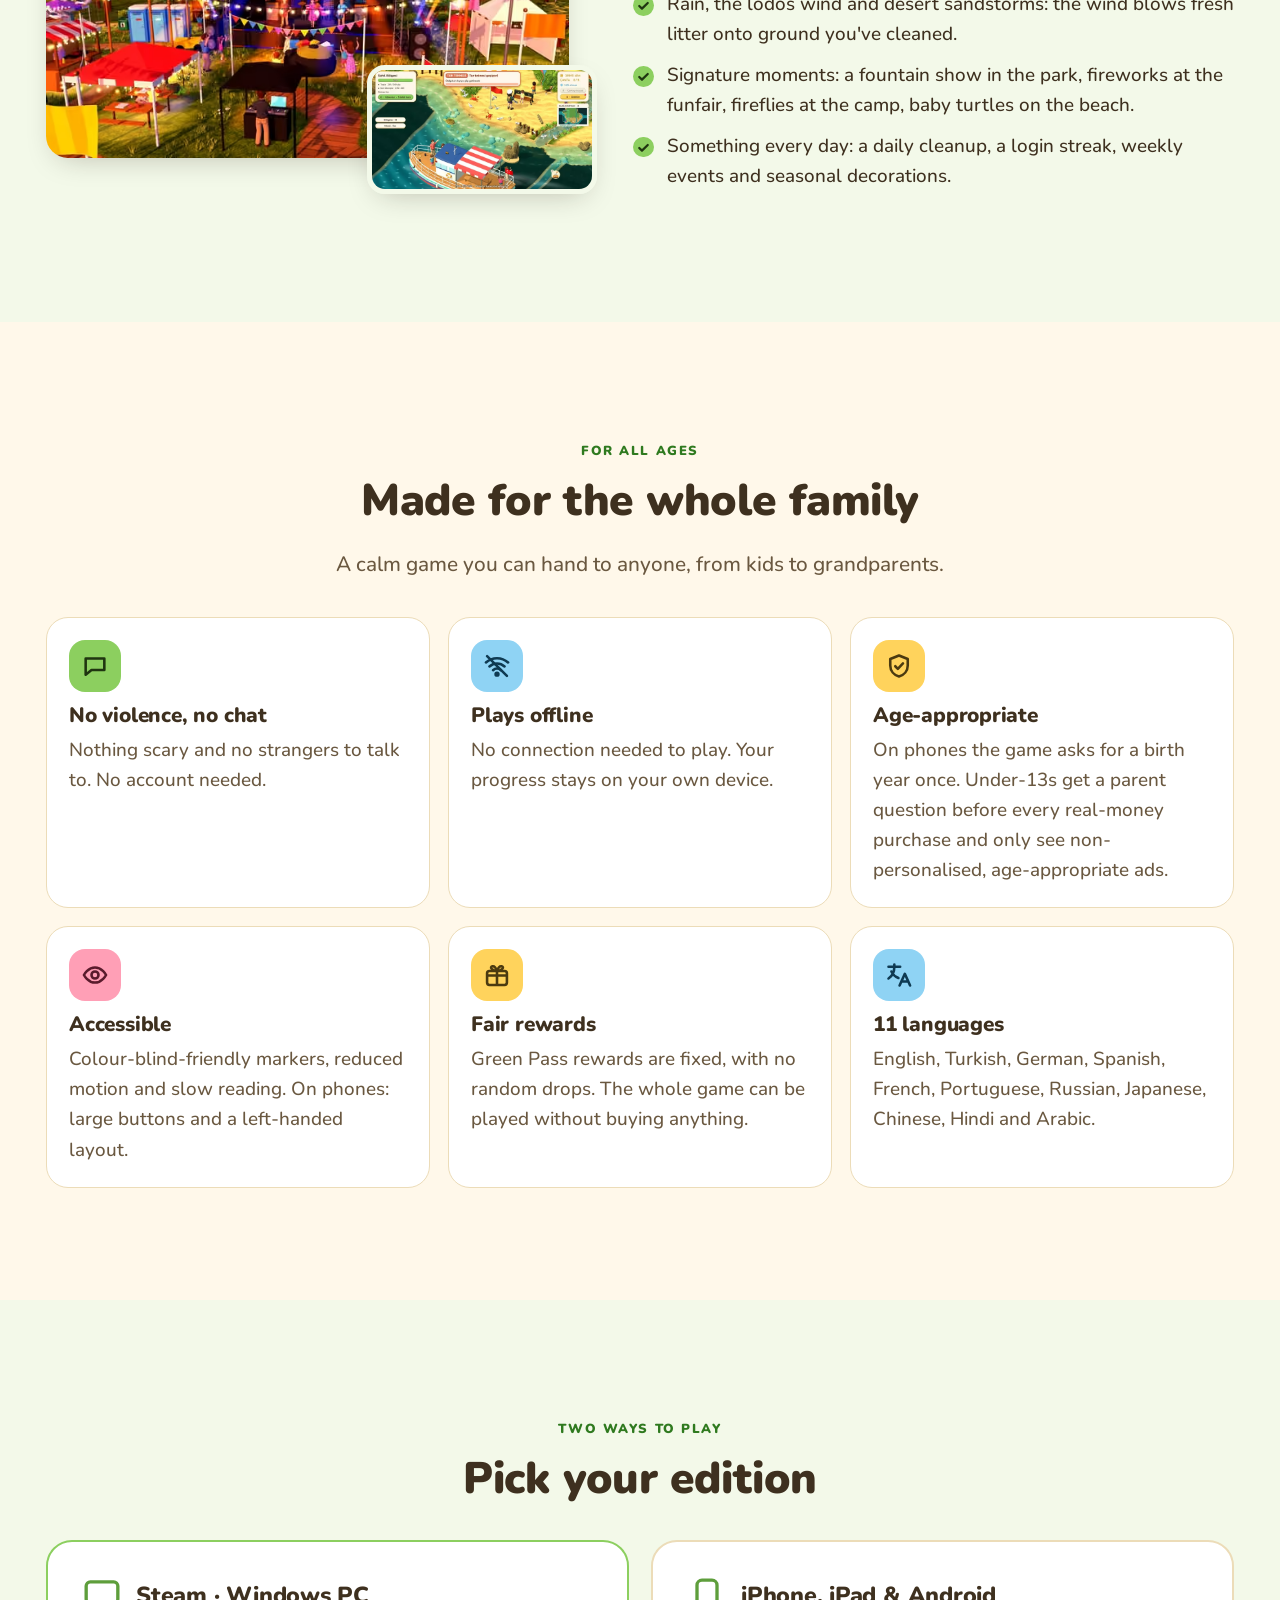
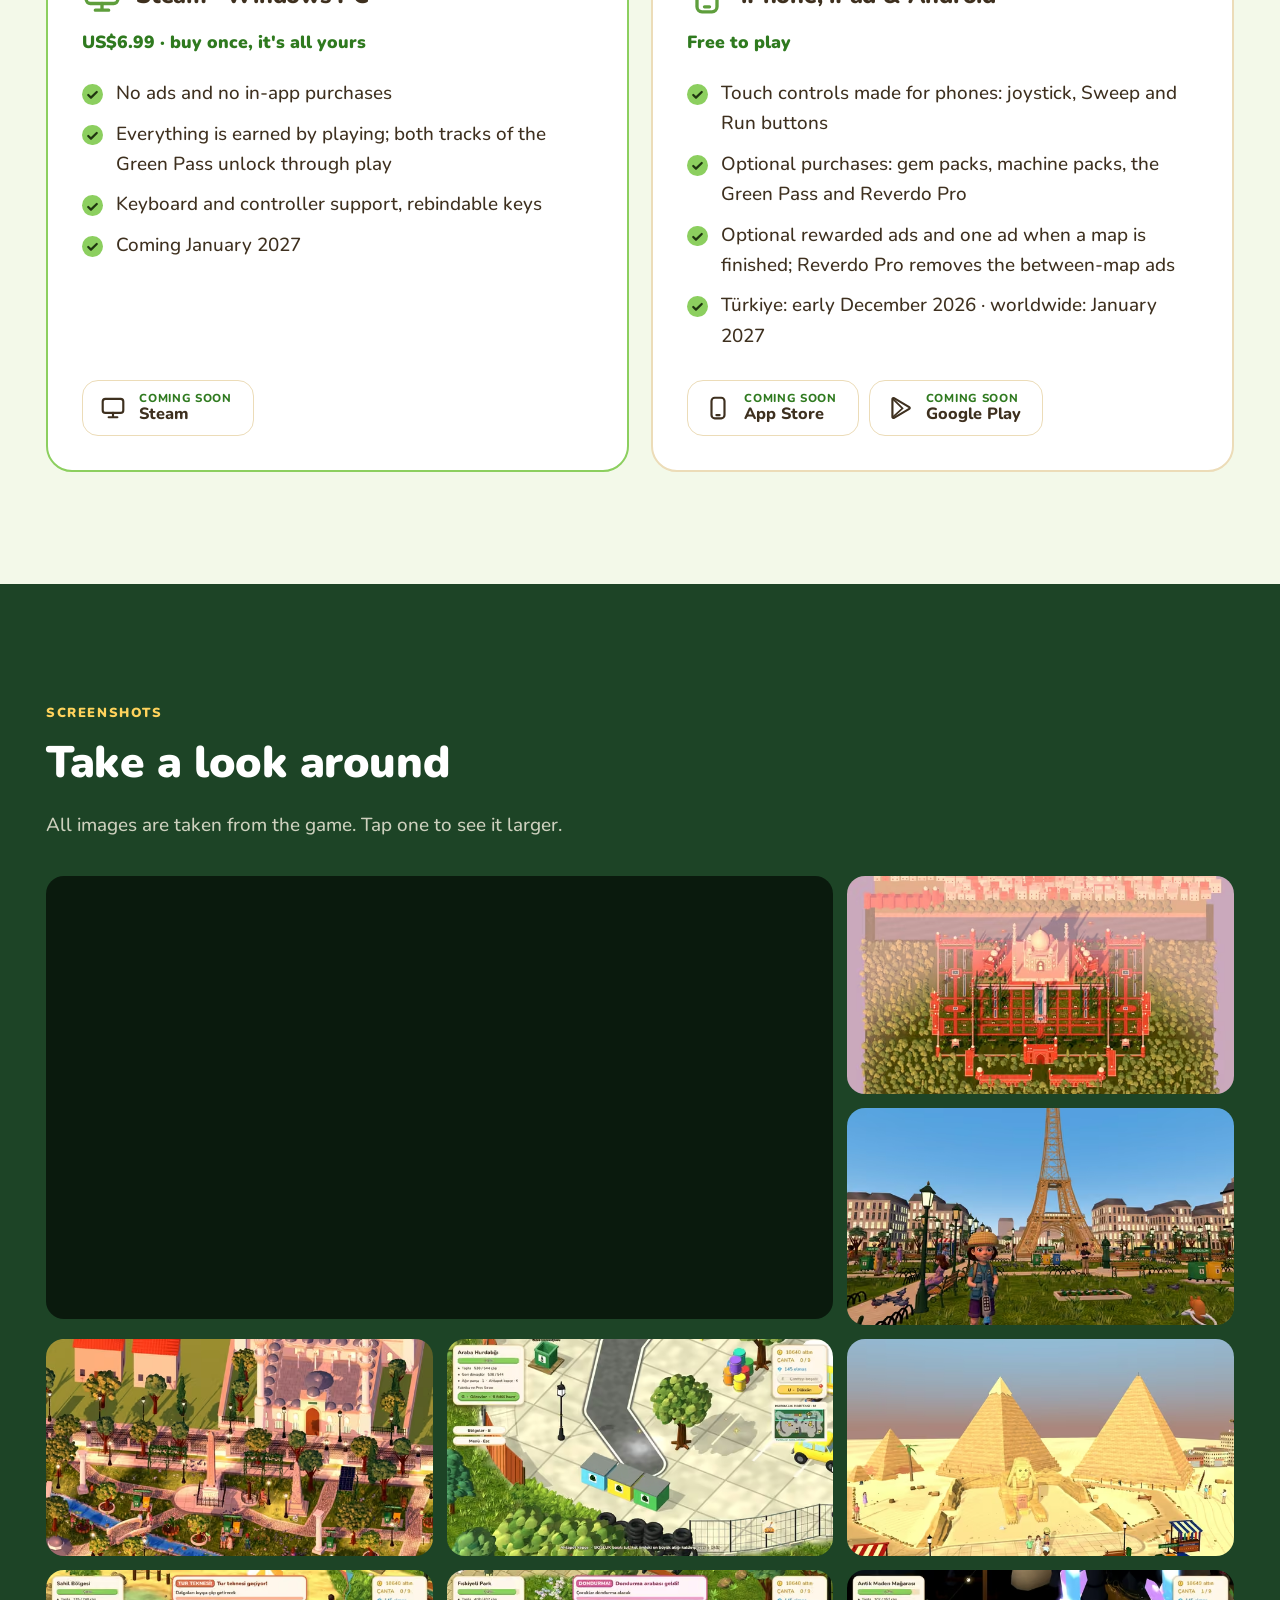
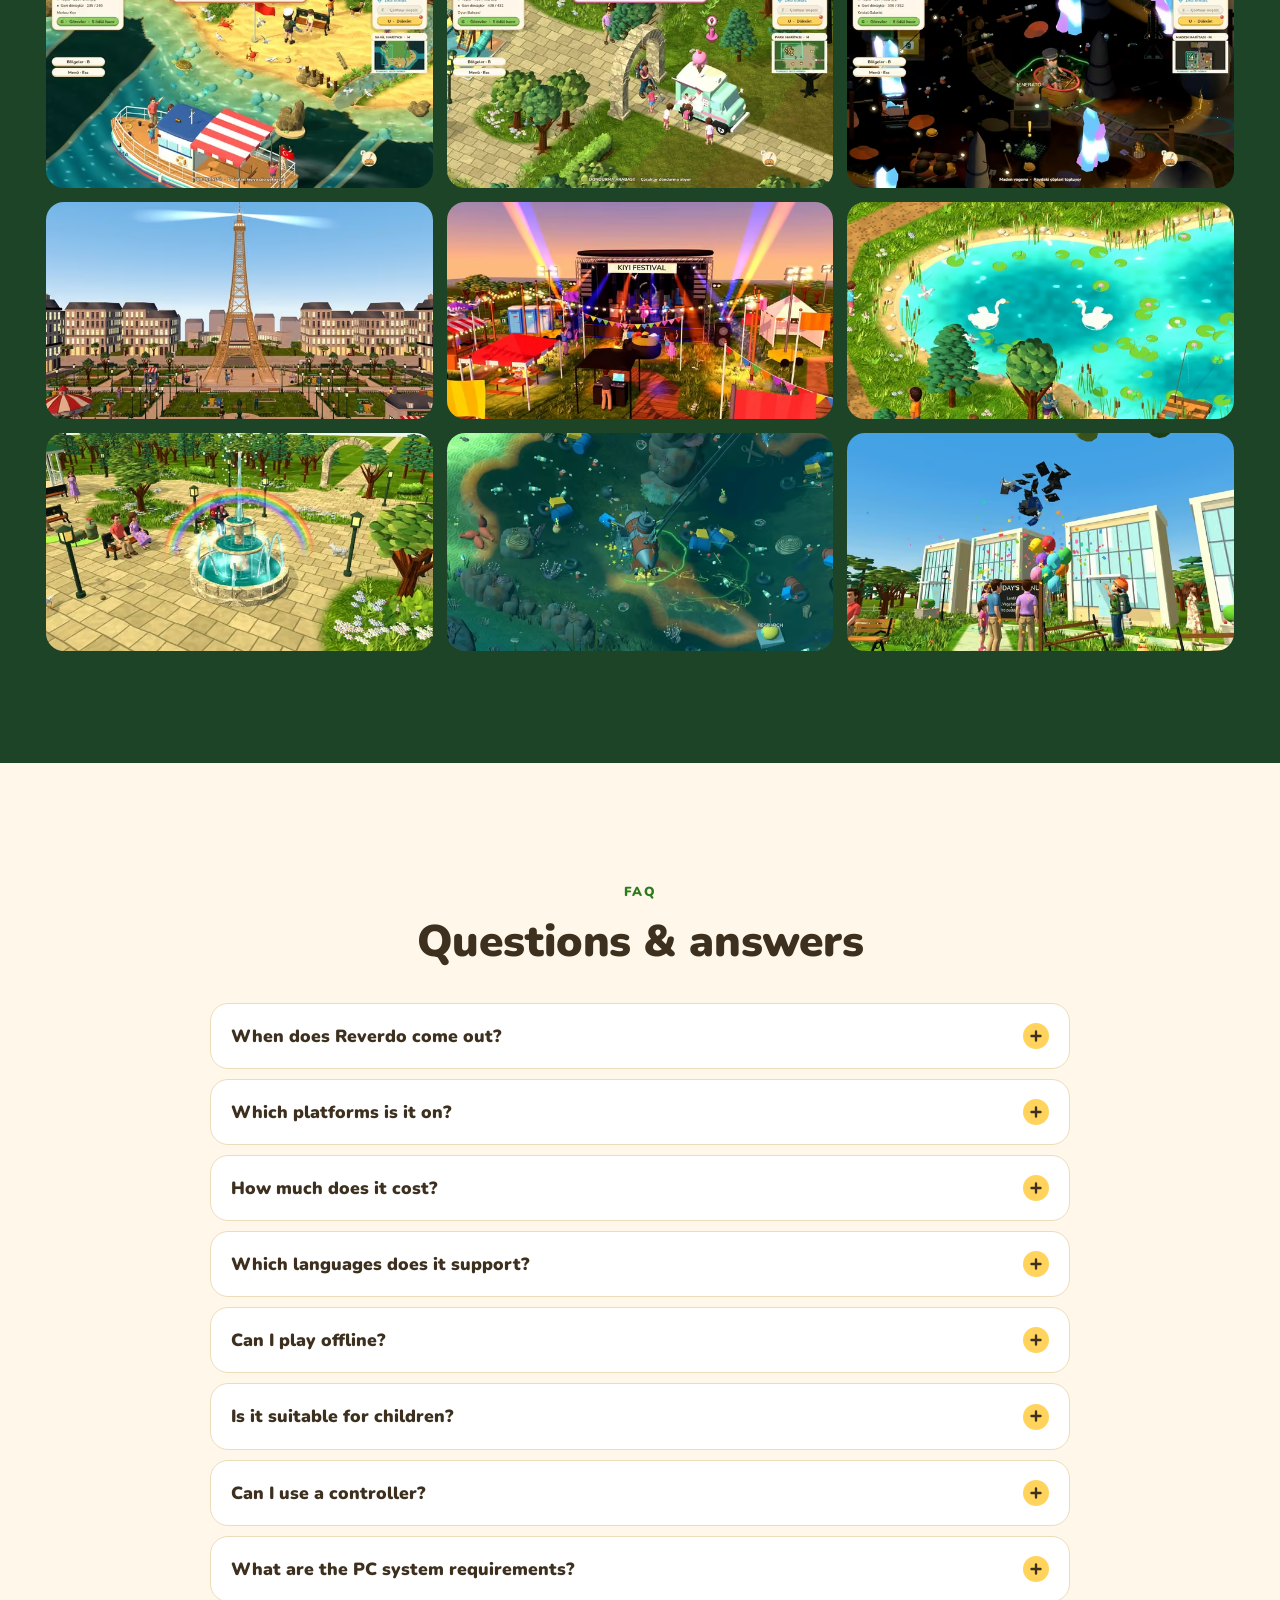
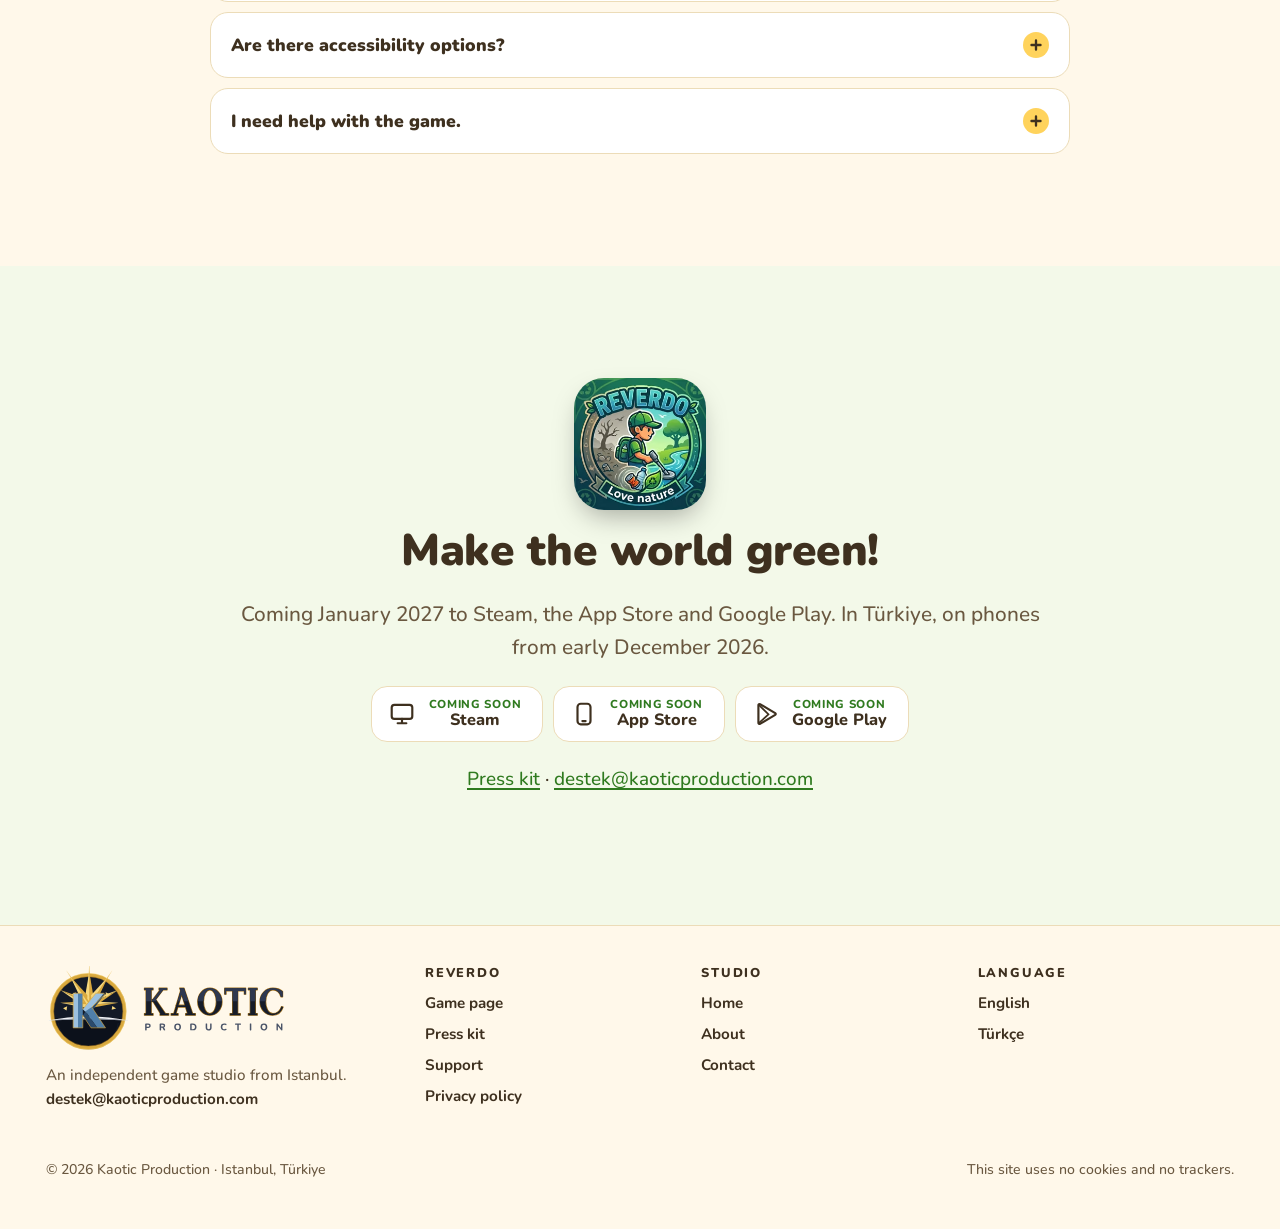
==== commit 12f4ffd4: "Presskit: loop length; cache-buster" ====
--- a/reverdo/index.html
+++ b/reverdo/index.html
@@ -25,7 +25,7 @@
 <meta name="twitter:image" content="https://kaoticproduction.com/assets/img/og-reverdo.jpg">
 <link rel="icon" href="/reverdo/favicon-32.png" sizes="32x32" type="image/png"><link rel="apple-touch-icon" href="/reverdo/apple-touch-icon.png">
 <link rel="preload" href="/assets/fonts/nunito-var.woff2" as="font" type="font/woff2" crossorigin>
-<link rel="stylesheet" href="/assets/css/site.css?v=20261021b">
+<link rel="stylesheet" href="/assets/css/site.css?v=20261021c">
 <script type="application/ld+json">[{"@context":"https://schema.org","@type":"VideoGame","@id":"https://kaoticproduction.com/reverdo/#game","name":"Reverdo","alternateName":"Reverdo: Clean & Green","url":"https://kaoticproduction.com/reverdo/","description":"A calm, colourful cleanup game for all ages: clean up grey, littered places and watch every corner turn green again across 20 maps.","image":["https://kaoticproduction.com/assets/img/og-reverdo.jpg","https://kaoticproduction.com/assets/img/shot-01-before-after-coast-1920.jpg"],"screenshot":["https://kaoticproduction.com/assets/img/shot-01-before-after-coast-1920.jpg","https://kaoticproduction.com/assets/img/shot-02-paris-ada-1920.jpg","https://kaoticproduction.com/assets/img/shot-05-taj-mahal-1920.jpg","https://kaoticproduction.com/assets/img/shot-07-giza-1920.jpg"],"genre":["Casual","Simulation","Cleaning"],"gamePlatform":["PC","iOS","Android"],"operatingSystem":"Windows 10, iOS, Android","applicationCategory":"Game","playMode":"SinglePlayer","numberOfPlayers":{"@type":"QuantitativeValue","value":1},"inLanguage":["en","tr","de","es","fr","pt","ru","ja","zh","hi","ar"],"author":{"@id":"https://kaoticproduction.com/#org"},"publisher":{"@type":"Organization","@id":"https://kaoticproduction.com/#org","name":"Kaotic Production","url":"https://kaoticproduction.com/","logo":"https://kaoticproduction.com/assets/brand/kaotic-emblem-512.png","email":"info@kaoticproduction.com","contactPoint":[{"@type":"ContactPoint","contactType":"customer support","email":"destek@kaoticproduction.com"},{"@type":"ContactPoint","contactType":"press","email":"info@kaoticproduction.com"}],"founder":{"@type":"Person","name":"Ufuk Pamuk"},"address":{"@type":"PostalAddress","addressLocality":"Istanbul","addressCountry":"TR"}},"audience":{"@type":"PeopleAudience","suggestedMinAge":3}},{"@context":"https://schema.org","@type":"FAQPage","mainEntity":[{"@type":"Question","name":"When does Reverdo come out?","acceptedAnswer":{"@type":"Answer","text":"Reverdo launches in Türkiye on iPhone and Android in early December 2026, then worldwide on Steam, the App Store and Google Play in January 2027."}},{"@type":"Question","name":"How much does it cost?","acceptedAnswer":{"@type":"Answer","text":"Steam: US$6.99, buy once. No ads and no in-app purchases; everything is earned by playing. Phones: free to play. It offers optional in-app purchases (gem packs, machine packs, the Green Pass, and Reverdo Pro to play without ads) and contains ads: optional rewarded ads and one ad when a map is finished. The whole game can be played without buying anything."}},{"@type":"Question","name":"Which languages does it support?","acceptedAnswer":{"@type":"Answer","text":"11 languages: English, Turkish, German, Spanish, French, Portuguese, Russian, Japanese, Chinese, Hindi and Arabic. You can pick one in Settings."}},{"@type":"Question","name":"Can I play offline?","acceptedAnswer":{"@type":"Answer","text":"Yes. Reverdo plays offline and needs no account. On phones, the optional ads and purchases need a connection."}},{"@type":"Question","name":"Is it suitable for children?","acceptedAnswer":{"@type":"Answer","text":"Reverdo is made for all ages: no violence, no chat and no account. On phones the game asks for a birth year once, on first launch. Players under 13 get a parent question before every real-money purchase and only see non-personalised, age-appropriate ads. Details are in the privacy policy ."}},{"@type":"Question","name":"Are there accessibility options?","acceptedAnswer":{"@type":"Answer","text":"Yes: colour-blind-friendly markers, reduced motion and slow reading. On phones there are also large buttons and a left-handed layout."}},{"@type":"Question","name":"I need help with the game.","acceptedAnswer":{"@type":"Answer","text":"Visit the support page or write to destek@kaoticproduction.com ."}}]}]</script>
 </head>
 <body class="game">
@@ -247,6 +247,6 @@
 <button class="next" type="button" aria-label="Next"><svg viewBox="0 0 24 24" fill="none" stroke="currentColor" stroke-width="2.6" stroke-linecap="round" stroke-linejoin="round" aria-hidden="true"><path d="M9 5l7 7-7 7"/></svg></button>
 <p class="lb-cap"></p>
 </dialog>
-<script src="/assets/js/site.js?v=20261021b" defer></script>
+<script src="/assets/js/site.js?v=20261021c" defer></script>
 </body>
 </html>
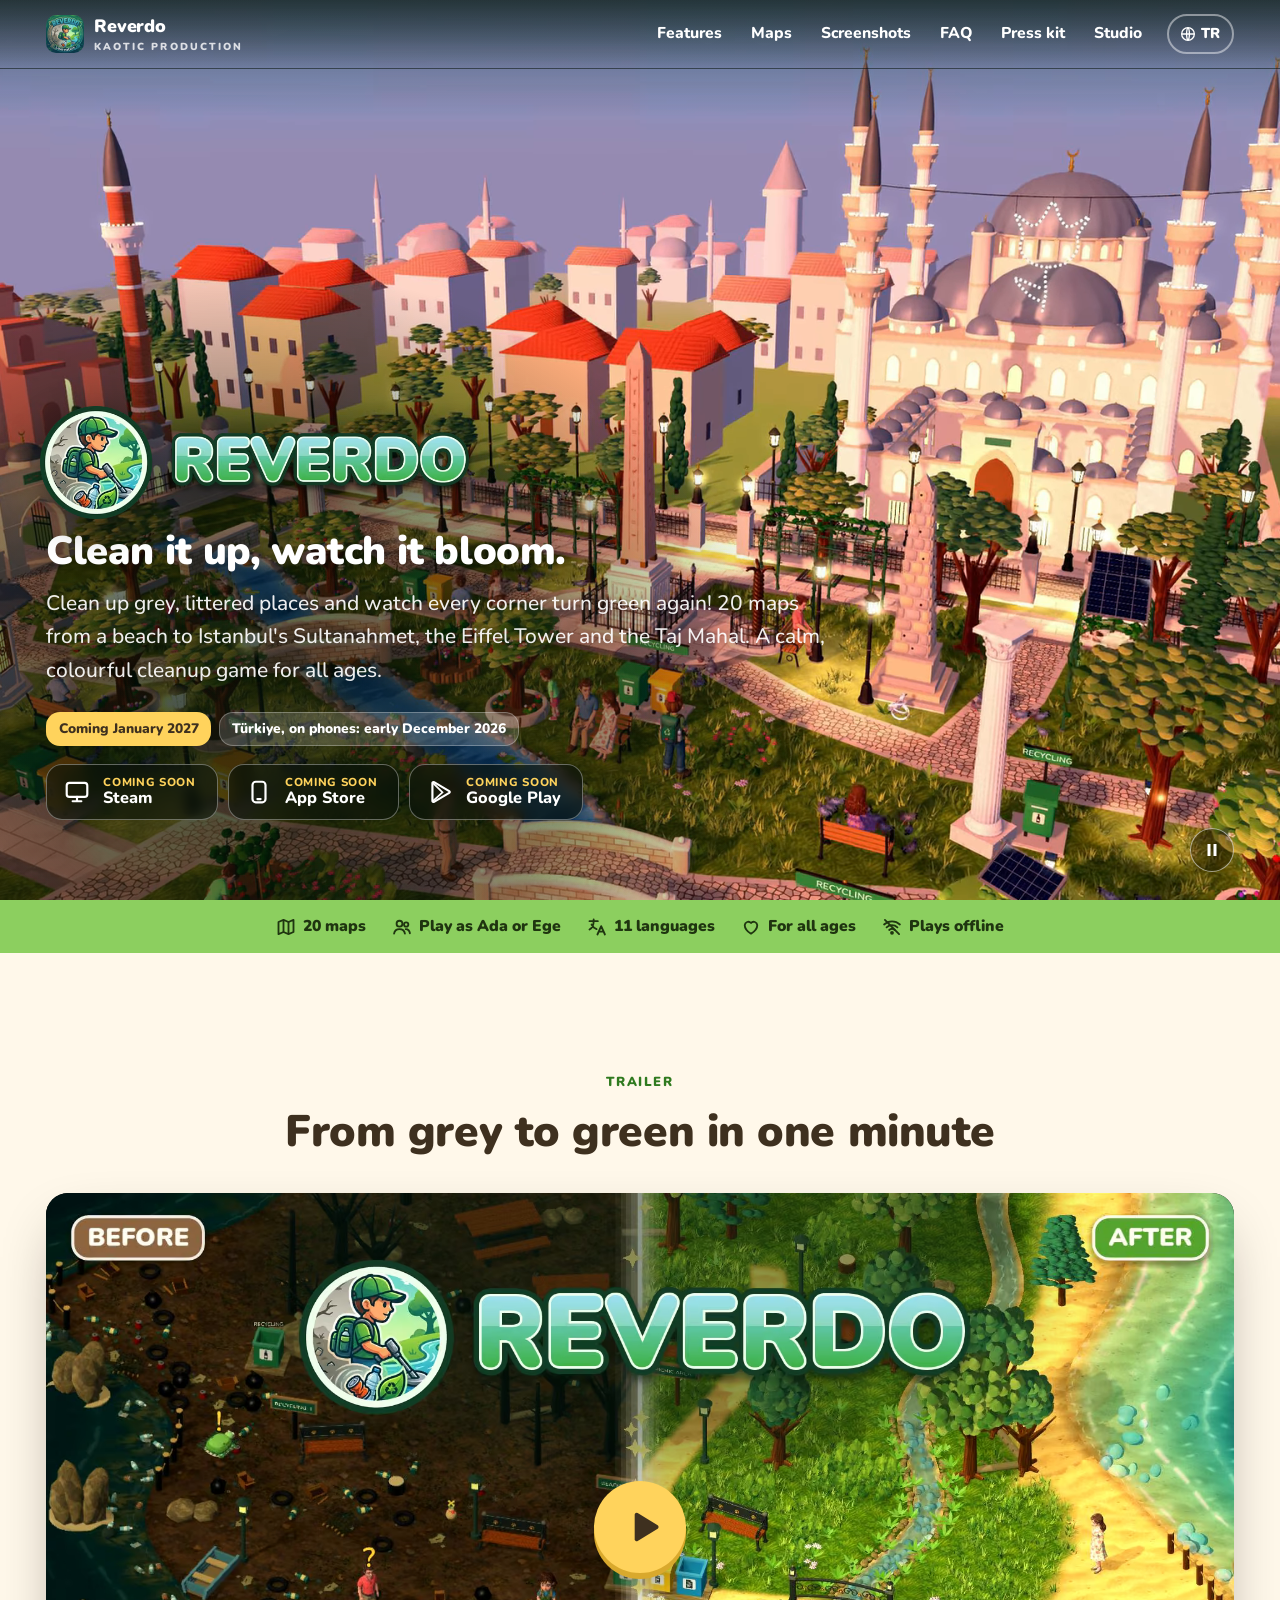
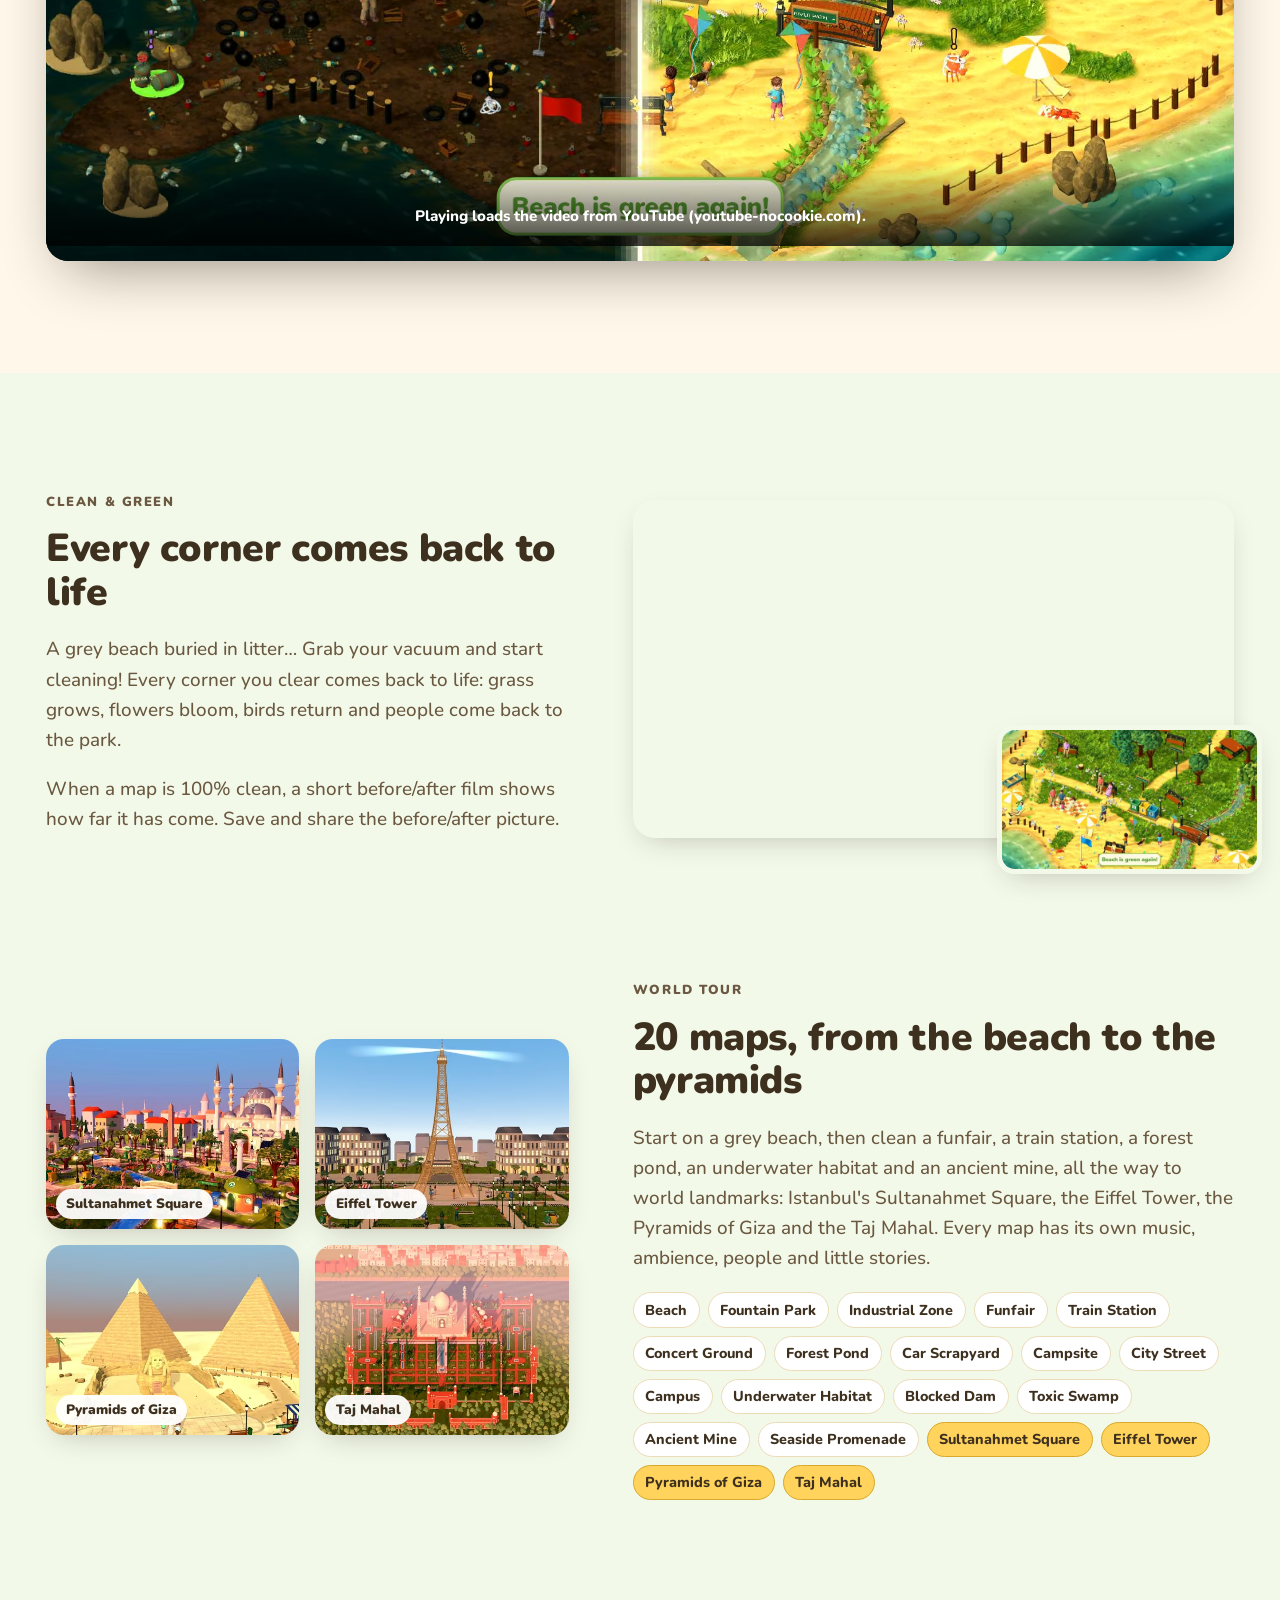
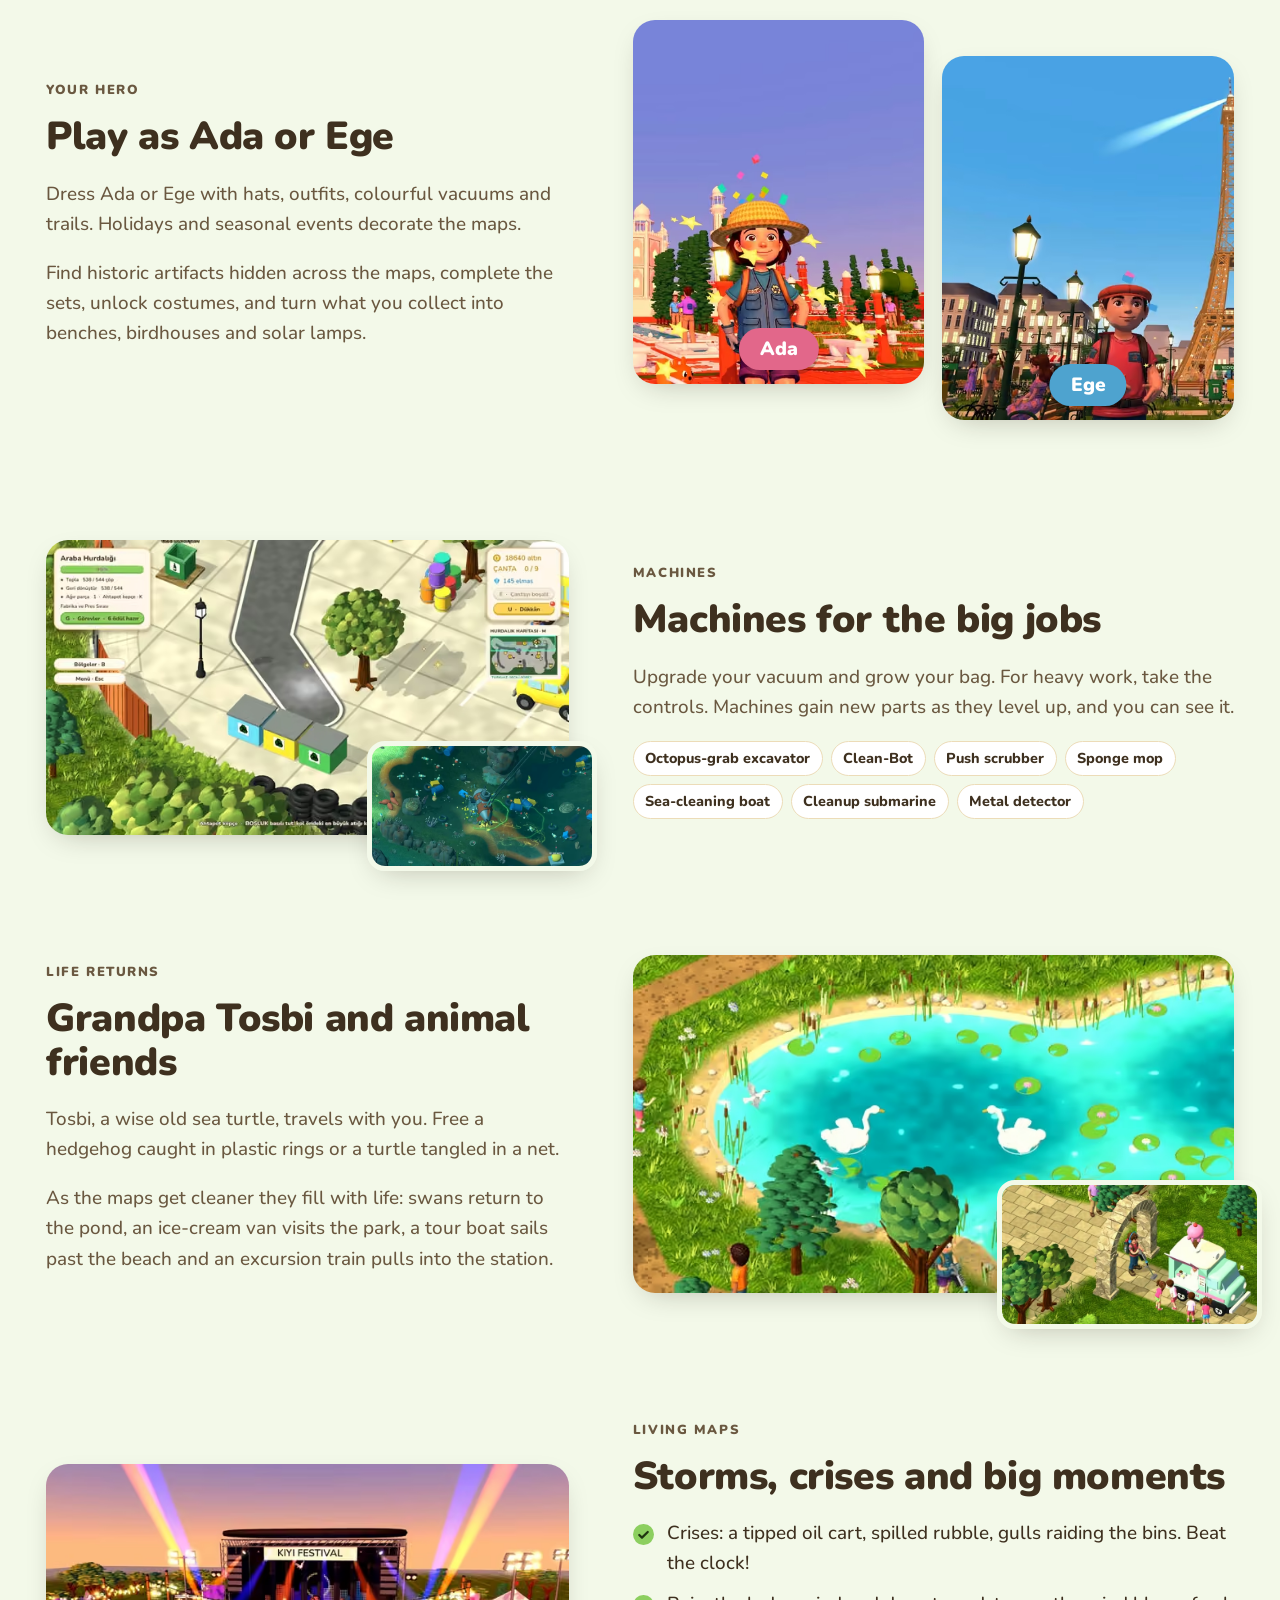
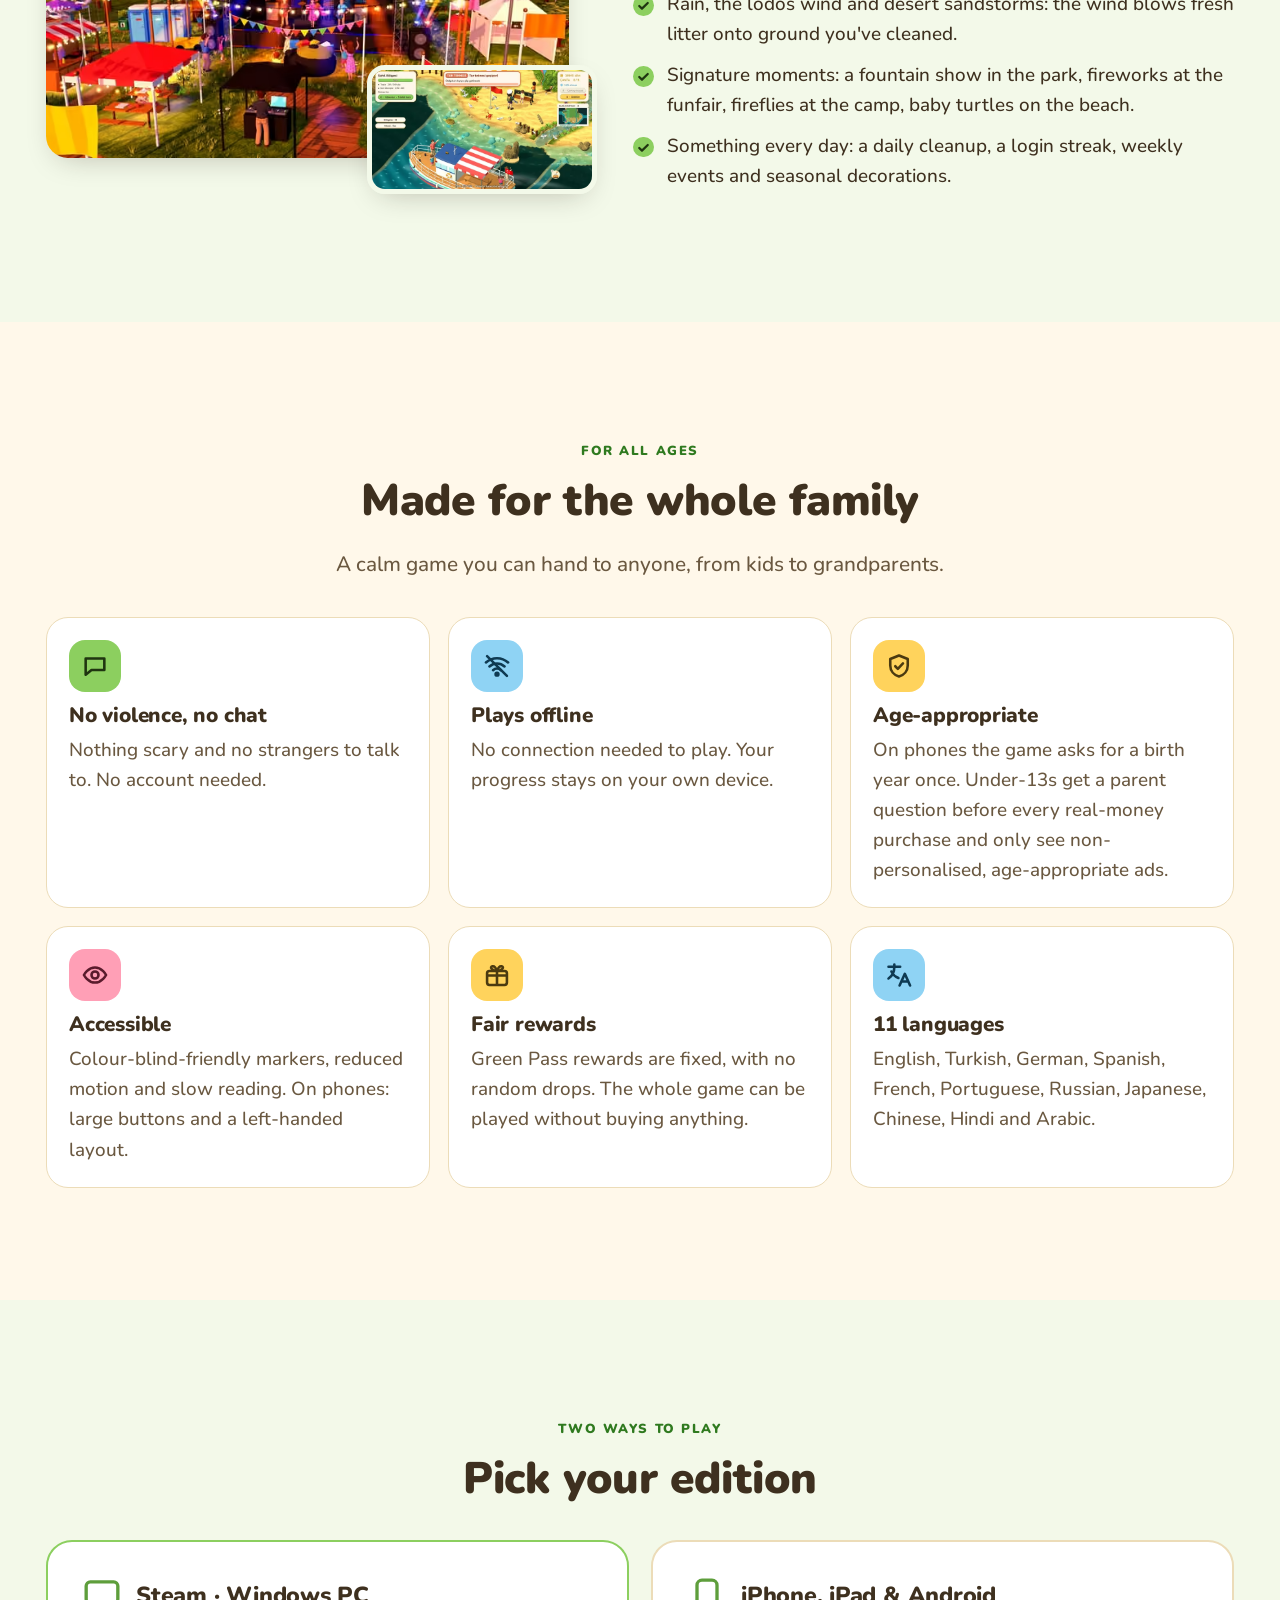
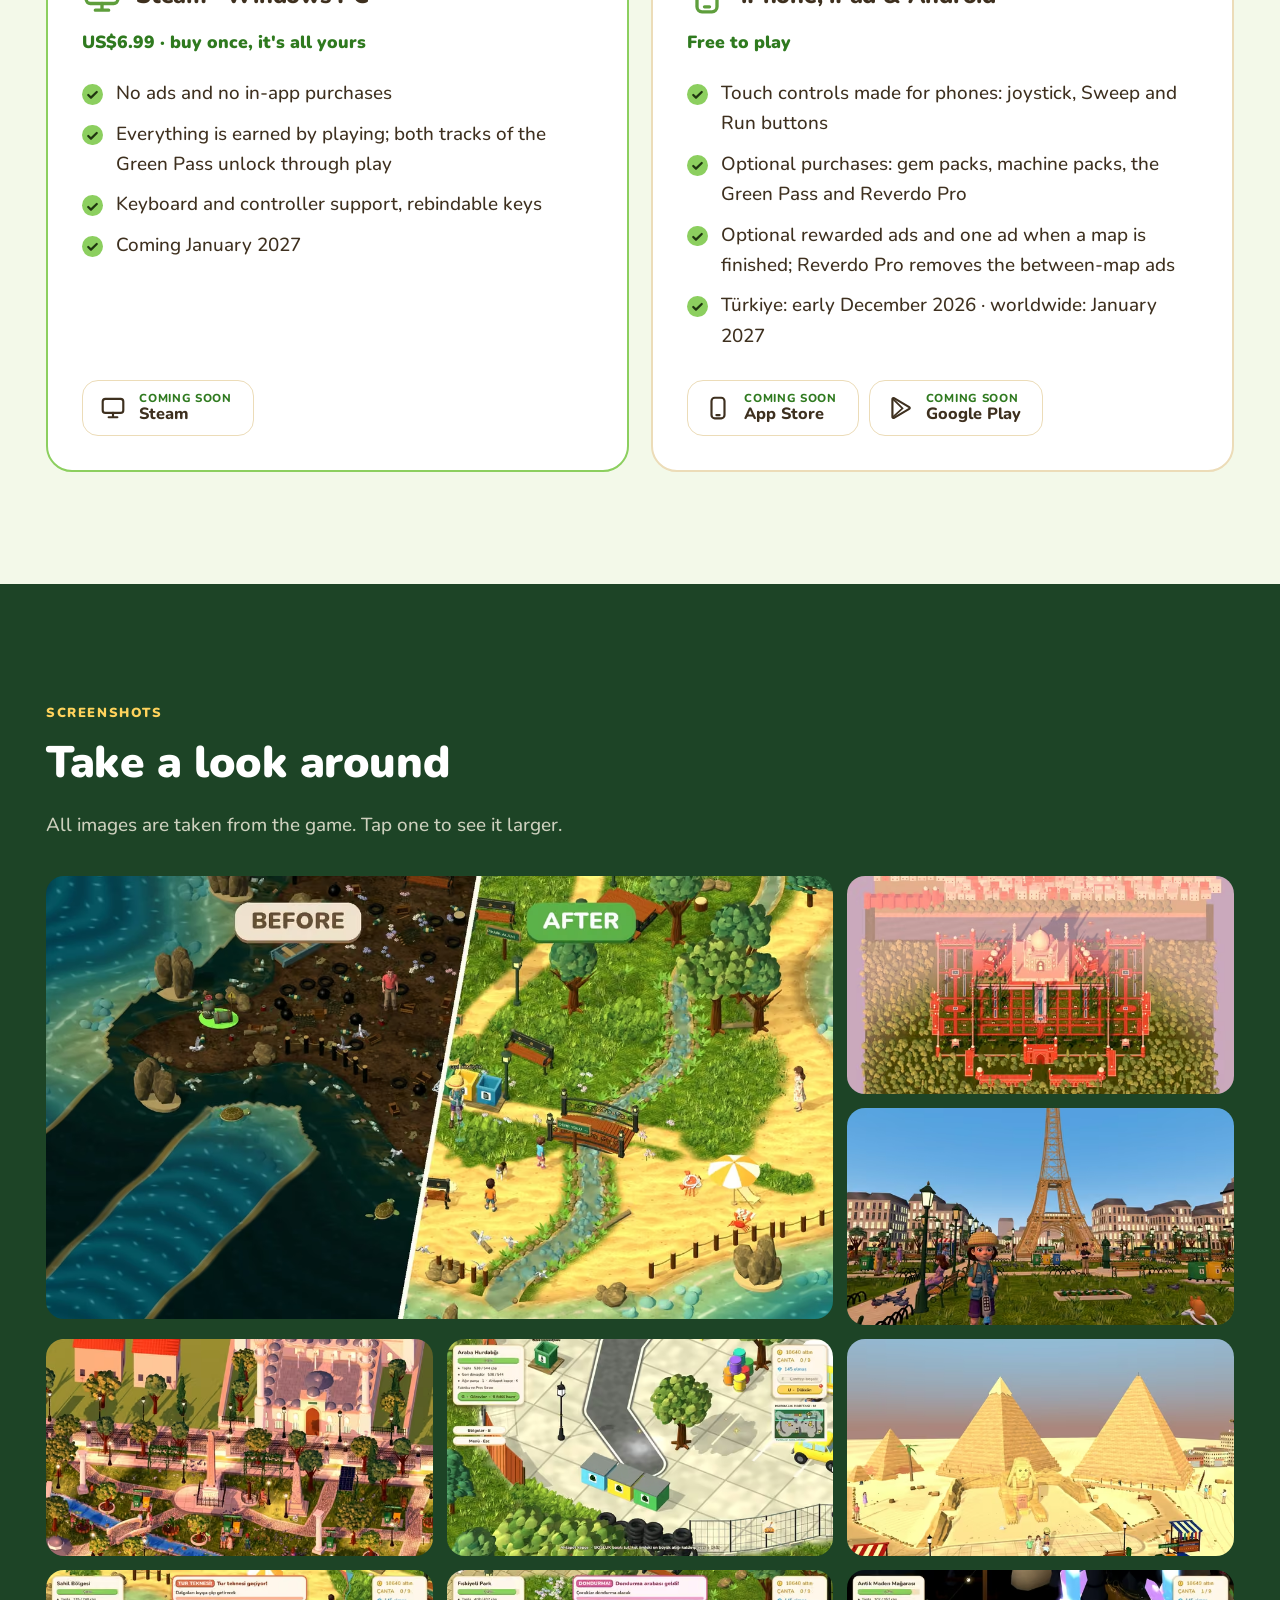
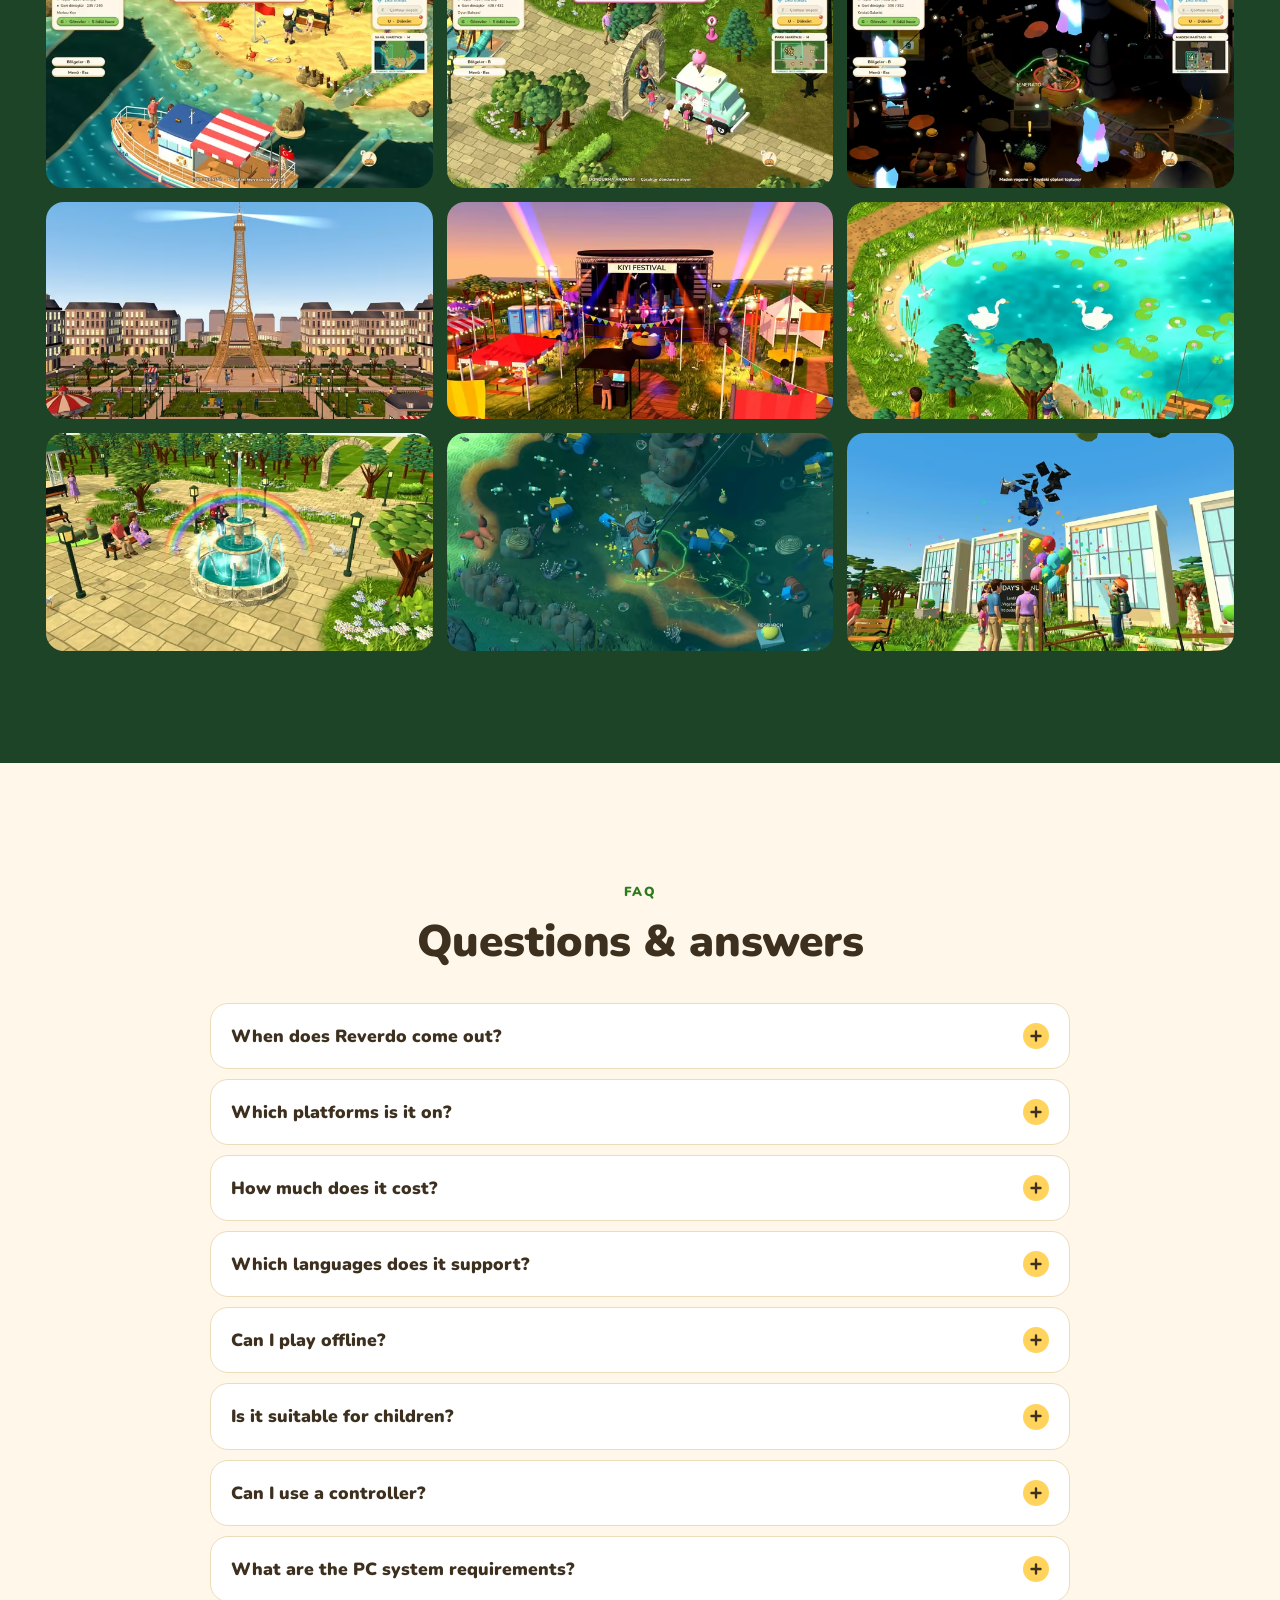
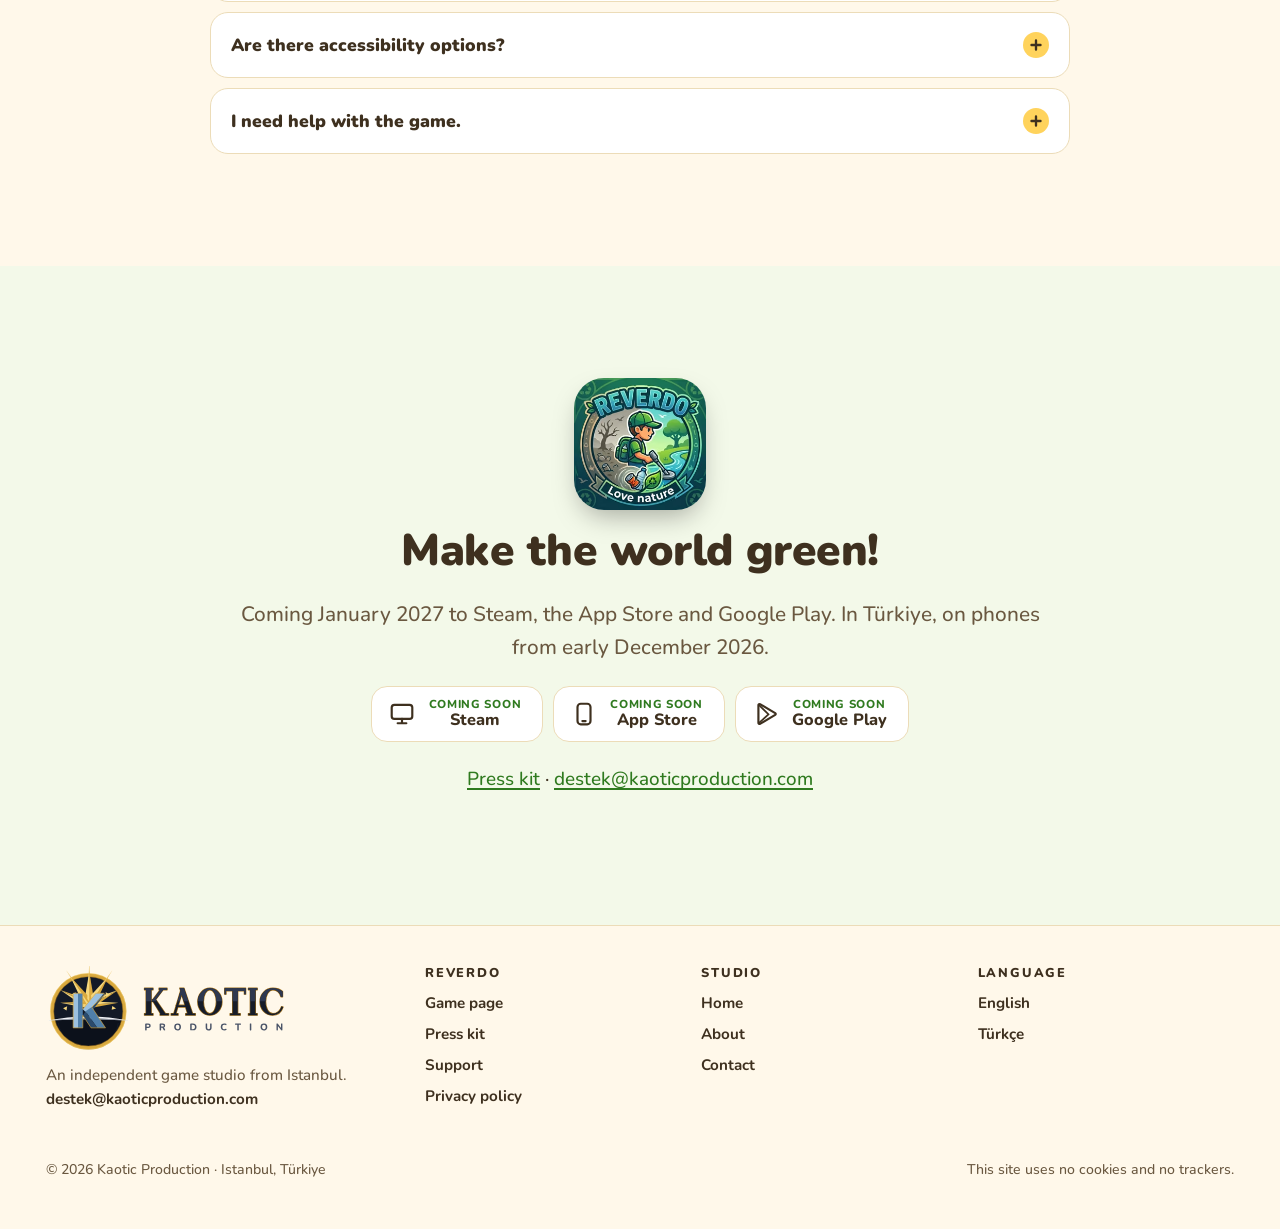
==== commit 720f39ed: "Reverdo trailer live on YouTube: EN QZI_pq7fEjc, TR VDeJZjBKnSk (click-to-load, youtube-nocookie) Co" ====
--- a/reverdo/index.html
+++ b/reverdo/index.html
@@ -26,7 +26,7 @@
 <link rel="icon" href="/reverdo/favicon-32.png" sizes="32x32" type="image/png"><link rel="apple-touch-icon" href="/reverdo/apple-touch-icon.png">
 <link rel="preload" href="/assets/fonts/nunito-var.woff2" as="font" type="font/woff2" crossorigin>
 <link rel="stylesheet" href="/assets/css/site.css?v=20261021c">
-<script type="application/ld+json">[{"@context":"https://schema.org","@type":"VideoGame","@id":"https://kaoticproduction.com/reverdo/#game","name":"Reverdo","alternateName":"Reverdo: Clean & Green","url":"https://kaoticproduction.com/reverdo/","description":"A calm, colourful cleanup game for all ages: clean up grey, littered places and watch every corner turn green again across 20 maps.","image":["https://kaoticproduction.com/assets/img/og-reverdo.jpg","https://kaoticproduction.com/assets/img/shot-01-before-after-coast-1920.jpg"],"screenshot":["https://kaoticproduction.com/assets/img/shot-01-before-after-coast-1920.jpg","https://kaoticproduction.com/assets/img/shot-02-paris-ada-1920.jpg","https://kaoticproduction.com/assets/img/shot-05-taj-mahal-1920.jpg","https://kaoticproduction.com/assets/img/shot-07-giza-1920.jpg"],"genre":["Casual","Simulation","Cleaning"],"gamePlatform":["PC","iOS","Android"],"operatingSystem":"Windows 10, iOS, Android","applicationCategory":"Game","playMode":"SinglePlayer","numberOfPlayers":{"@type":"QuantitativeValue","value":1},"inLanguage":["en","tr","de","es","fr","pt","ru","ja","zh","hi","ar"],"author":{"@id":"https://kaoticproduction.com/#org"},"publisher":{"@type":"Organization","@id":"https://kaoticproduction.com/#org","name":"Kaotic Production","url":"https://kaoticproduction.com/","logo":"https://kaoticproduction.com/assets/brand/kaotic-emblem-512.png","email":"info@kaoticproduction.com","contactPoint":[{"@type":"ContactPoint","contactType":"customer support","email":"destek@kaoticproduction.com"},{"@type":"ContactPoint","contactType":"press","email":"info@kaoticproduction.com"}],"founder":{"@type":"Person","name":"Ufuk Pamuk"},"address":{"@type":"PostalAddress","addressLocality":"Istanbul","addressCountry":"TR"}},"audience":{"@type":"PeopleAudience","suggestedMinAge":3}},{"@context":"https://schema.org","@type":"FAQPage","mainEntity":[{"@type":"Question","name":"When does Reverdo come out?","acceptedAnswer":{"@type":"Answer","text":"Reverdo launches in Türkiye on iPhone and Android in early December 2026, then worldwide on Steam, the App Store and Google Play in January 2027."}},{"@type":"Question","name":"How much does it cost?","acceptedAnswer":{"@type":"Answer","text":"Steam: US$6.99, buy once. No ads and no in-app purchases; everything is earned by playing. Phones: free to play. It offers optional in-app purchases (gem packs, machine packs, the Green Pass, and Reverdo Pro to play without ads) and contains ads: optional rewarded ads and one ad when a map is finished. The whole game can be played without buying anything."}},{"@type":"Question","name":"Which languages does it support?","acceptedAnswer":{"@type":"Answer","text":"11 languages: English, Turkish, German, Spanish, French, Portuguese, Russian, Japanese, Chinese, Hindi and Arabic. You can pick one in Settings."}},{"@type":"Question","name":"Can I play offline?","acceptedAnswer":{"@type":"Answer","text":"Yes. Reverdo plays offline and needs no account. On phones, the optional ads and purchases need a connection."}},{"@type":"Question","name":"Is it suitable for children?","acceptedAnswer":{"@type":"Answer","text":"Reverdo is made for all ages: no violence, no chat and no account. On phones the game asks for a birth year once, on first launch. Players under 13 get a parent question before every real-money purchase and only see non-personalised, age-appropriate ads. Details are in the privacy policy ."}},{"@type":"Question","name":"Are there accessibility options?","acceptedAnswer":{"@type":"Answer","text":"Yes: colour-blind-friendly markers, reduced motion and slow reading. On phones there are also large buttons and a left-handed layout."}},{"@type":"Question","name":"I need help with the game.","acceptedAnswer":{"@type":"Answer","text":"Visit the support page or write to destek@kaoticproduction.com ."}}]}]</script>
+<script type="application/ld+json">[{"@context":"https://schema.org","@type":"VideoGame","@id":"https://kaoticproduction.com/reverdo/#game","name":"Reverdo","alternateName":"Reverdo: Clean & Green","url":"https://kaoticproduction.com/reverdo/","description":"A calm, colourful cleanup game for all ages: clean up grey, littered places and watch every corner turn green again across 20 maps.","image":["https://kaoticproduction.com/assets/img/og-reverdo.jpg","https://kaoticproduction.com/assets/img/shot-01-before-after-coast-1920.jpg"],"screenshot":["https://kaoticproduction.com/assets/img/shot-01-before-after-coast-1920.jpg","https://kaoticproduction.com/assets/img/shot-02-paris-ada-1920.jpg","https://kaoticproduction.com/assets/img/shot-05-taj-mahal-1920.jpg","https://kaoticproduction.com/assets/img/shot-07-giza-1920.jpg"],"genre":["Casual","Simulation","Cleaning"],"gamePlatform":["PC","iOS","Android"],"operatingSystem":"Windows 10, iOS, Android","applicationCategory":"Game","playMode":"SinglePlayer","numberOfPlayers":{"@type":"QuantitativeValue","value":1},"inLanguage":["en","tr","de","es","fr","pt","ru","ja","zh","hi","ar"],"author":{"@id":"https://kaoticproduction.com/#org"},"publisher":{"@type":"Organization","@id":"https://kaoticproduction.com/#org","name":"Kaotic Production","url":"https://kaoticproduction.com/","logo":"https://kaoticproduction.com/assets/brand/kaotic-emblem-512.png","email":"info@kaoticproduction.com","contactPoint":[{"@type":"ContactPoint","contactType":"customer support","email":"destek@kaoticproduction.com"},{"@type":"ContactPoint","contactType":"press","email":"info@kaoticproduction.com"}],"founder":{"@type":"Person","name":"Ufuk Pamuk"},"address":{"@type":"PostalAddress","addressLocality":"Istanbul","addressCountry":"TR"}},"audience":{"@type":"PeopleAudience","suggestedMinAge":3},"trailer":{"@type":"VideoObject","name":"Reverdo trailer","embedUrl":"https://www.youtube-nocookie.com/embed/QZI_pq7fEjc","thumbnailUrl":"https://kaoticproduction.com/assets/img/trailer-poster-en-1920.jpg","description":"Reverdo trailer","uploadDate":"2026-10-24"}},{"@context":"https://schema.org","@type":"FAQPage","mainEntity":[{"@type":"Question","name":"When does Reverdo come out?","acceptedAnswer":{"@type":"Answer","text":"Reverdo launches in Türkiye on iPhone and Android in early December 2026, then worldwide on Steam, the App Store and Google Play in January 2027."}},{"@type":"Question","name":"How much does it cost?","acceptedAnswer":{"@type":"Answer","text":"Steam: US$6.99, buy once. No ads and no in-app purchases; everything is earned by playing. Phones: free to play. It offers optional in-app purchases (gem packs, machine packs, the Green Pass, and Reverdo Pro to play without ads) and contains ads: optional rewarded ads and one ad when a map is finished. The whole game can be played without buying anything."}},{"@type":"Question","name":"Which languages does it support?","acceptedAnswer":{"@type":"Answer","text":"11 languages: English, Turkish, German, Spanish, French, Portuguese, Russian, Japanese, Chinese, Hindi and Arabic. You can pick one in Settings."}},{"@type":"Question","name":"Can I play offline?","acceptedAnswer":{"@type":"Answer","text":"Yes. Reverdo plays offline and needs no account. On phones, the optional ads and purchases need a connection."}},{"@type":"Question","name":"Is it suitable for children?","acceptedAnswer":{"@type":"Answer","text":"Reverdo is made for all ages: no violence, no chat and no account. On phones the game asks for a birth year once, on first launch. Players under 13 get a parent question before every real-money purchase and only see non-personalised, age-appropriate ads. Details are in the privacy policy ."}},{"@type":"Question","name":"Are there accessibility options?","acceptedAnswer":{"@type":"Answer","text":"Yes: colour-blind-friendly markers, reduced motion and slow reading. On phones there are also large buttons and a left-handed layout."}},{"@type":"Question","name":"I need help with the game.","acceptedAnswer":{"@type":"Answer","text":"Visit the support page or write to destek@kaoticproduction.com ."}}]}]</script>
 </head>
 <body class="game">
 <a class="skip" href="#main">Skip to content</a>
@@ -59,7 +59,7 @@
 <section class="g-section" id="trailer" aria-labelledby="trailer-h">
 <div class="wrap">
 <div class="head center"><p class="eyebrow">Trailer</p><h2 id="trailer-h">From grey to green in one minute</h2></div>
-<div class="trailer "><picture><source type="image/avif" srcset="/assets/img/trailer-poster-en-960.avif 960w, /assets/img/trailer-poster-en-1920.avif 1920w" sizes="(min-width: 1240px) 1180px, 100vw"><source type="image/webp" srcset="/assets/img/trailer-poster-en-960.webp 960w, /assets/img/trailer-poster-en-1920.webp 1920w" sizes="(min-width: 1240px) 1180px, 100vw"><img src="/assets/img/trailer-poster-en-1920.jpg" srcset="/assets/img/trailer-poster-en-960.jpg 960w, /assets/img/trailer-poster-en-1920.jpg 1920w" sizes="(min-width: 1240px) 1180px, 100vw" width="1920" height="1080" alt="Reverdo trailer poster: the beach before and after cleaning" loading="lazy" decoding="async"></picture><span class="soon"><svg viewBox="0 0 24 24" aria-hidden="true"><path fill="currentColor" d="M21.6 7.2a2.6 2.6 0 0 0-1.8-1.8C18.2 5 12 5 12 5s-6.2 0-7.8.4a2.6 2.6 0 0 0-1.8 1.8C2 8.8 2 12 2 12s0 3.2.4 4.8a2.6 2.6 0 0 0 1.8 1.8C5.8 19 12 19 12 19s6.2 0 7.8-.4a2.6 2.6 0 0 0 1.8-1.8c.4-1.6.4-4.8.4-4.8s0-3.2-.4-4.8zM10 15V9l5.2 3z"/></svg>Trailer coming soon on YouTube</span></div>
+<div class="trailer " data-yt="QZI_pq7fEjc" data-title="Reverdo trailer"><picture><source type="image/avif" srcset="/assets/img/trailer-poster-en-960.avif 960w, /assets/img/trailer-poster-en-1920.avif 1920w" sizes="(min-width: 1240px) 1180px, 100vw"><source type="image/webp" srcset="/assets/img/trailer-poster-en-960.webp 960w, /assets/img/trailer-poster-en-1920.webp 1920w" sizes="(min-width: 1240px) 1180px, 100vw"><img src="/assets/img/trailer-poster-en-1920.jpg" srcset="/assets/img/trailer-poster-en-960.jpg 960w, /assets/img/trailer-poster-en-1920.jpg 1920w" sizes="(min-width: 1240px) 1180px, 100vw" width="1920" height="1080" alt="Reverdo trailer poster: the beach before and after cleaning" loading="lazy" decoding="async"></picture><button type="button" aria-label="Play the trailer (loads YouTube)"><span class="play"><svg viewBox="0 0 24 24" aria-hidden="true"><path fill="currentColor" d="M7 4.6v14.8a1.2 1.2 0 0 0 1.8 1l12-7.4a1.2 1.2 0 0 0 0-2L8.8 3.6A1.2 1.2 0 0 0 7 4.6z"/></svg></span></button><p class="note">Playing loads the video from YouTube (youtube-nocookie.com).</p></div>
 </div>
 </section>
 
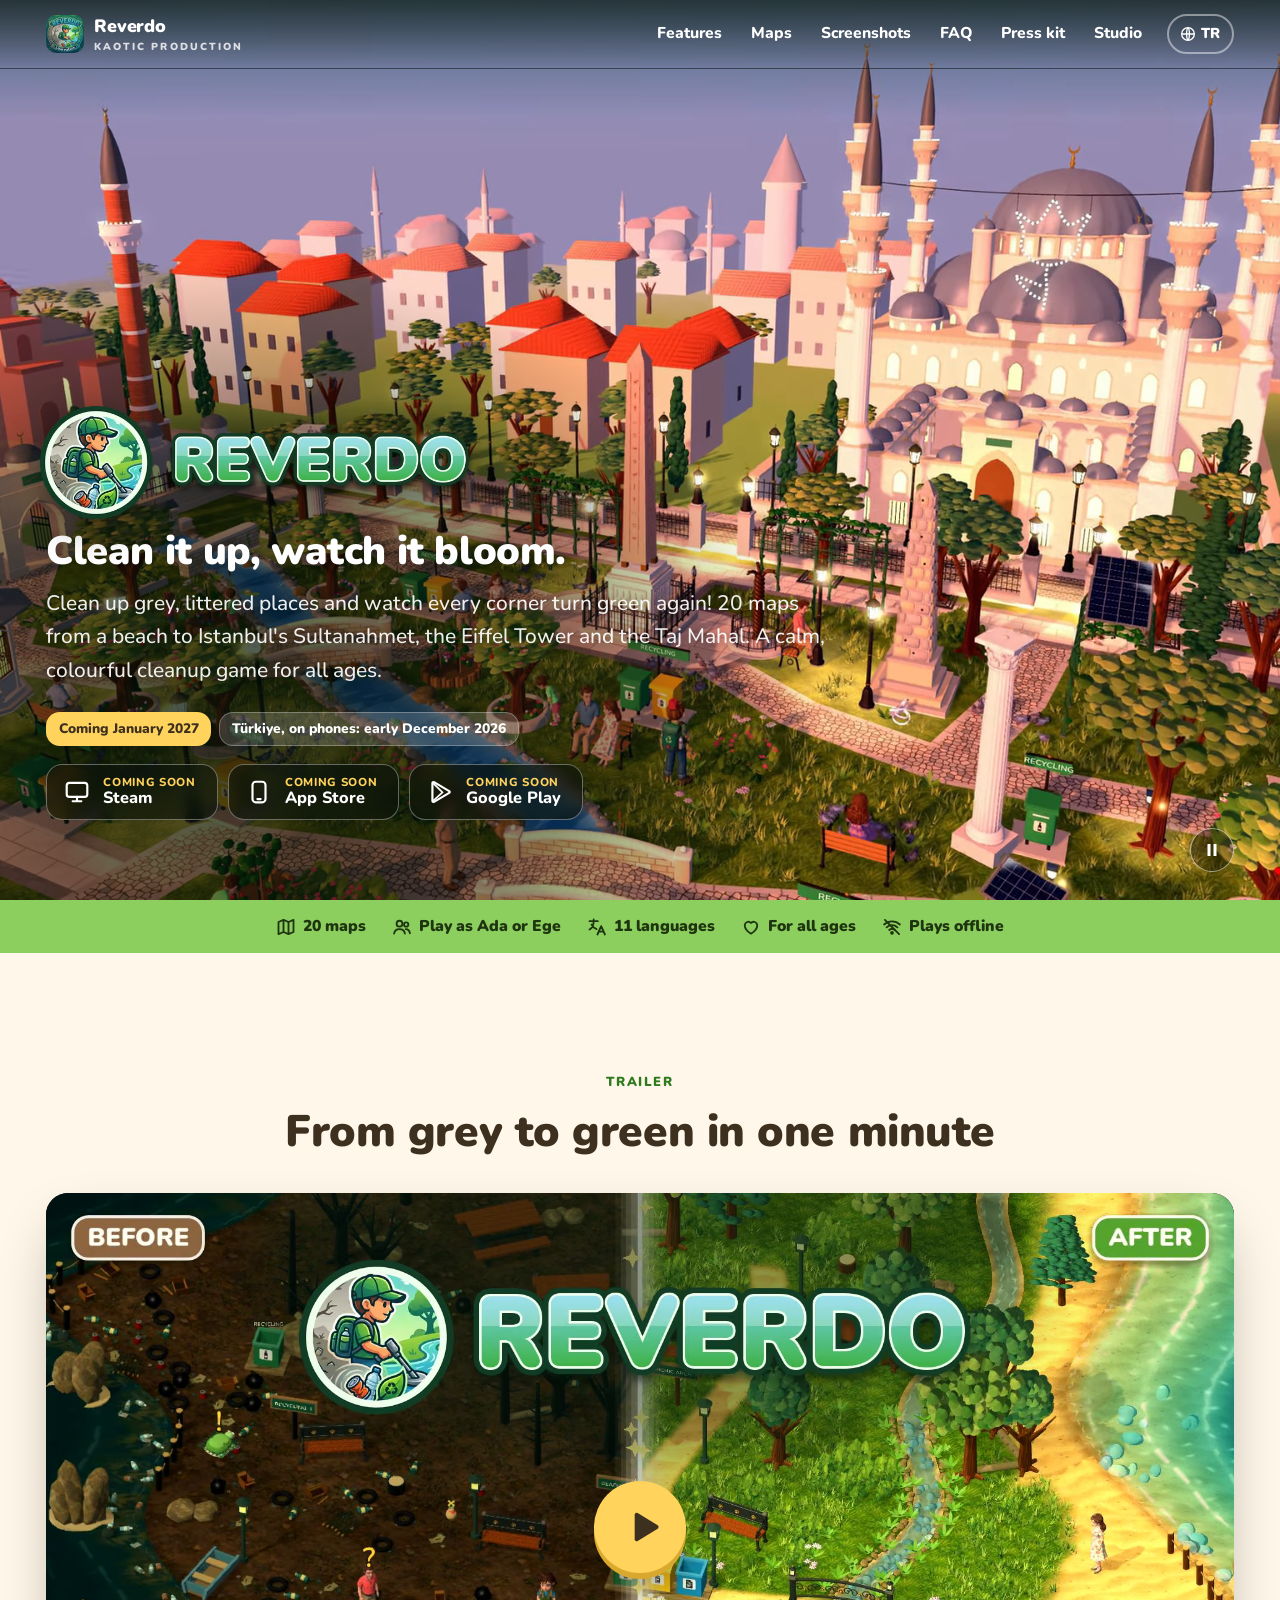
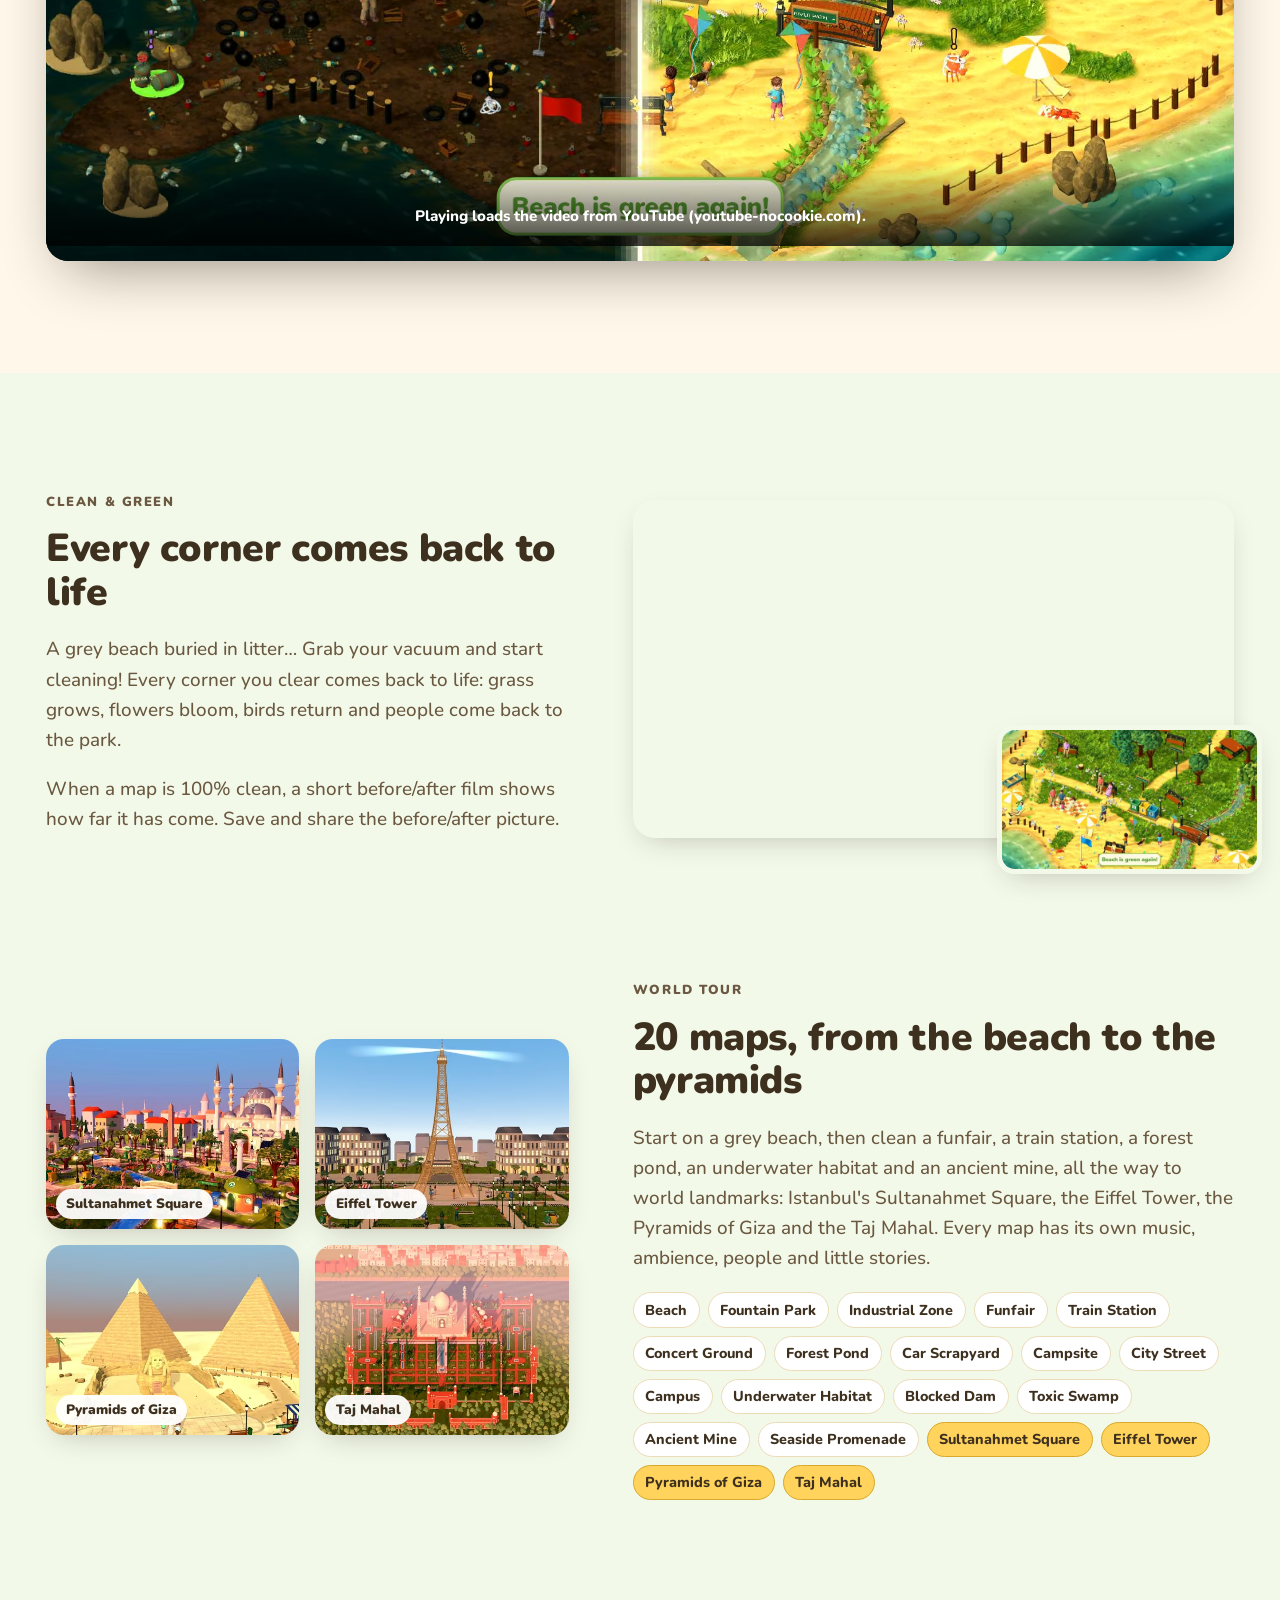
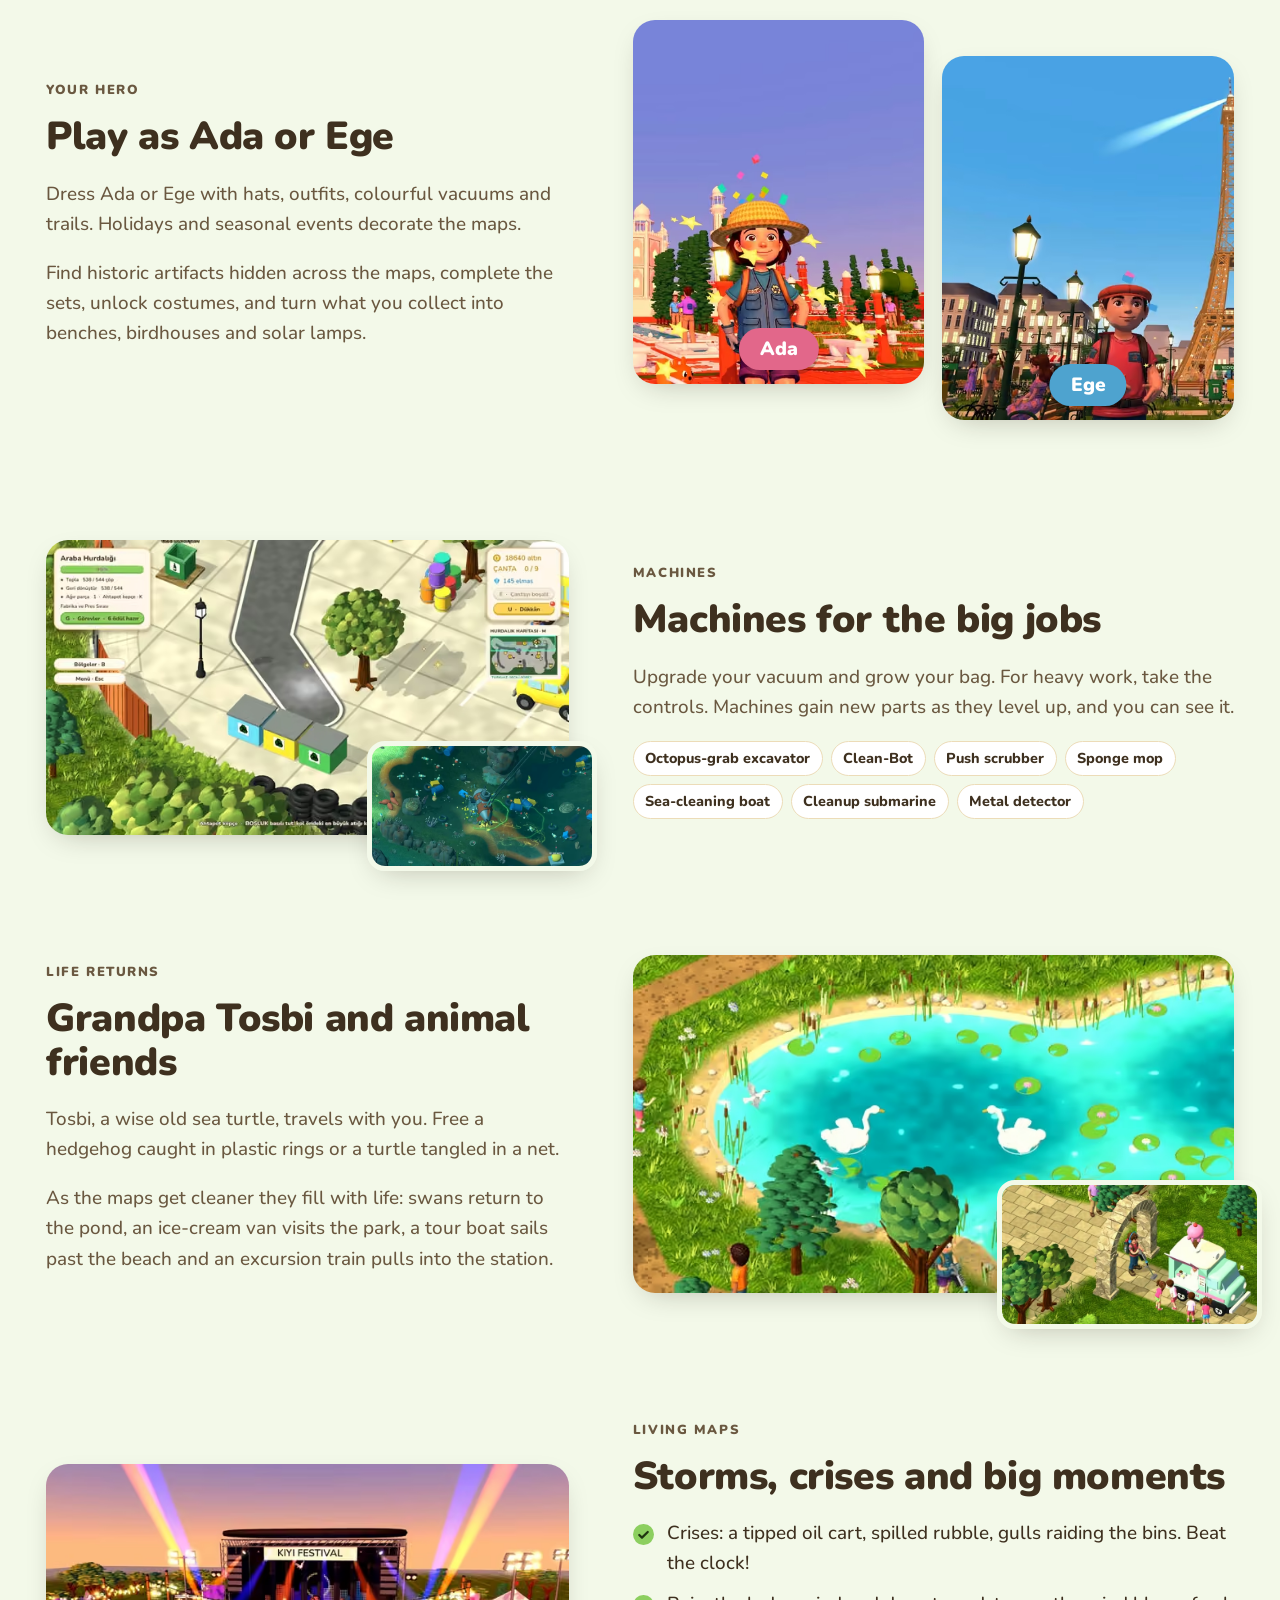
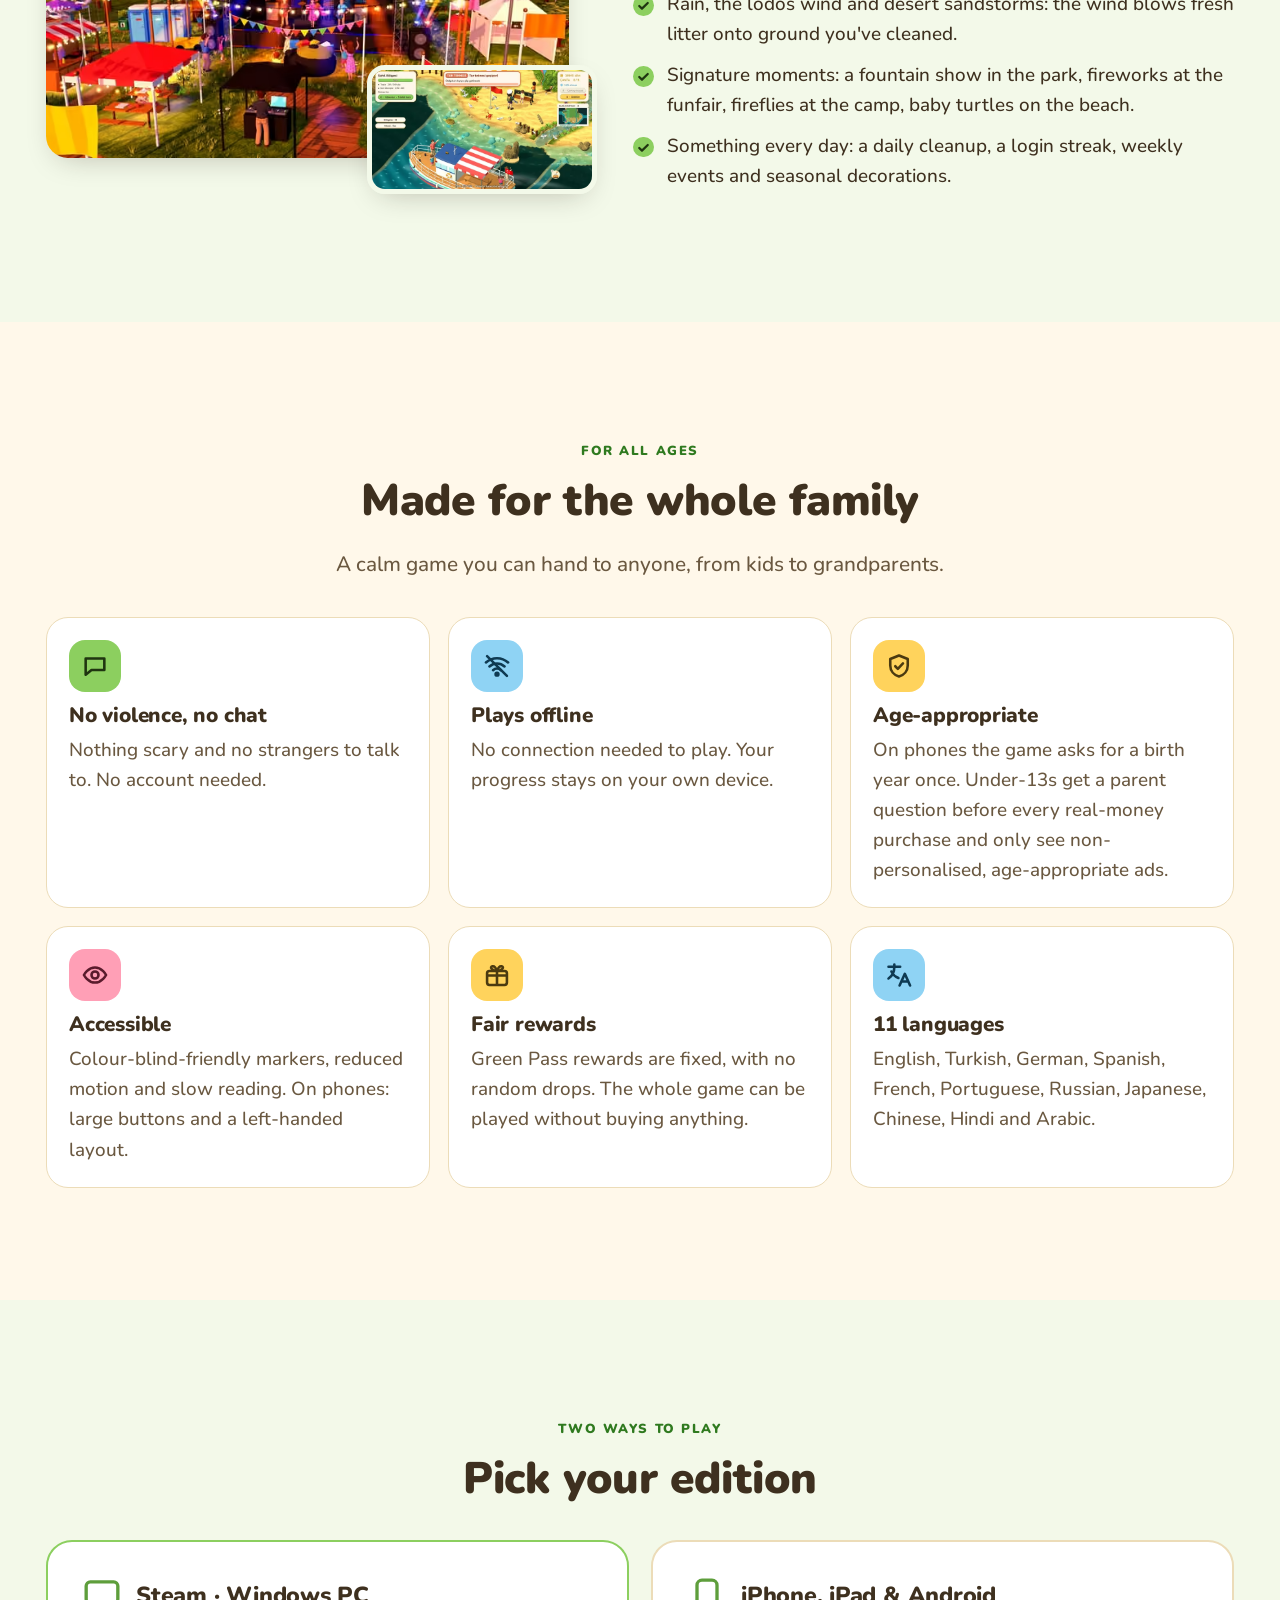
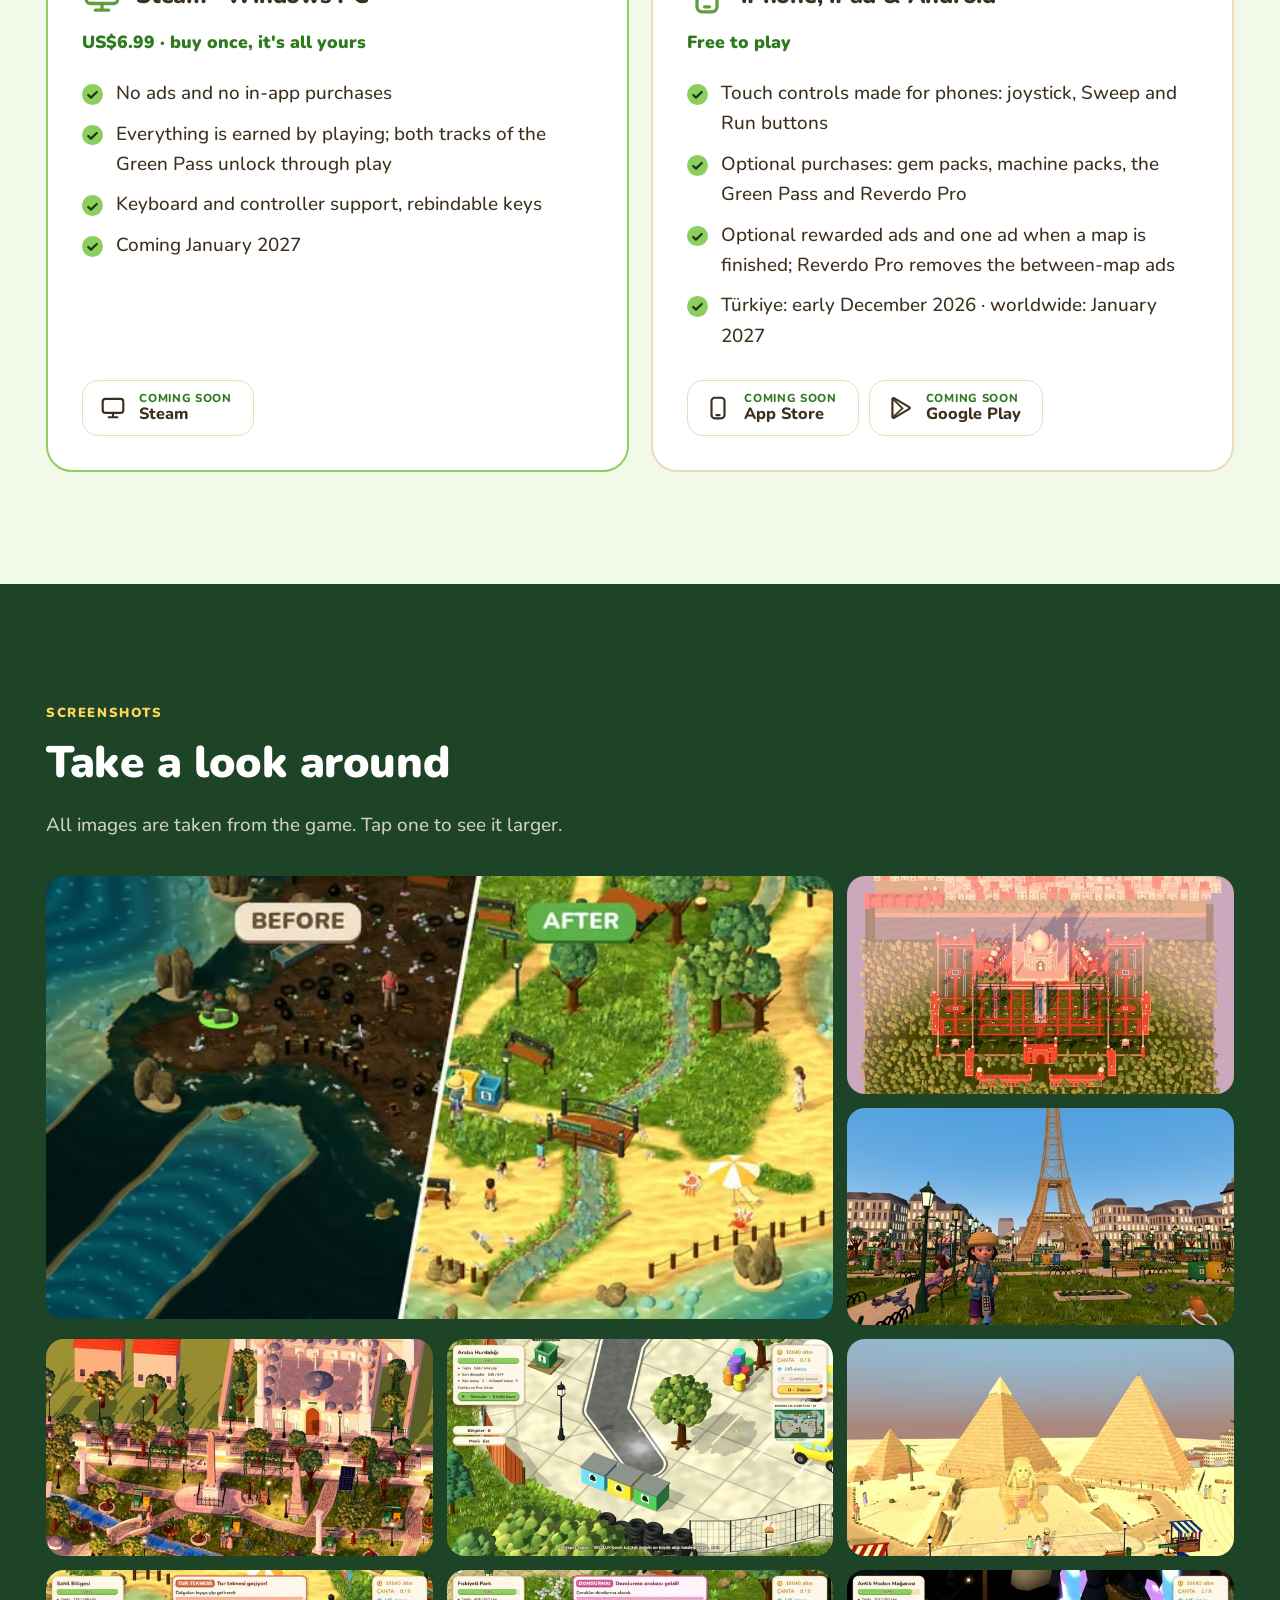
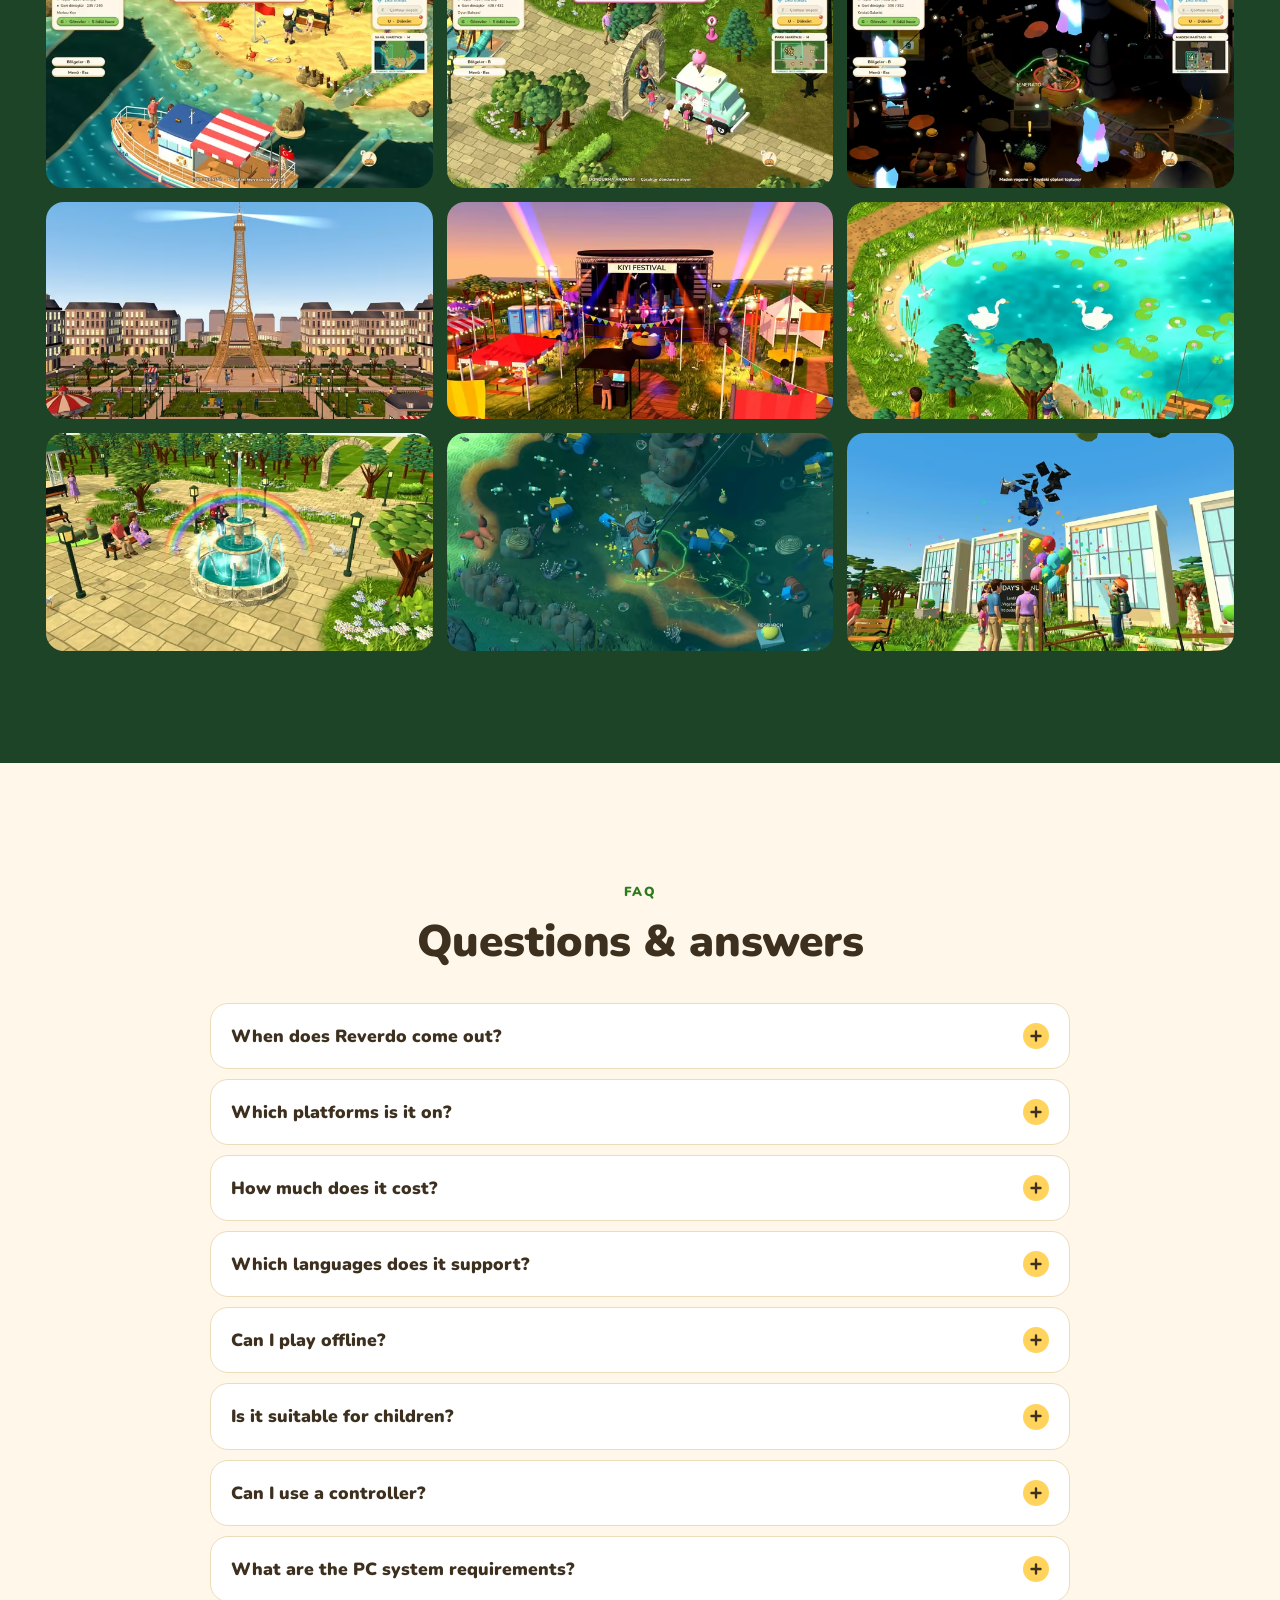
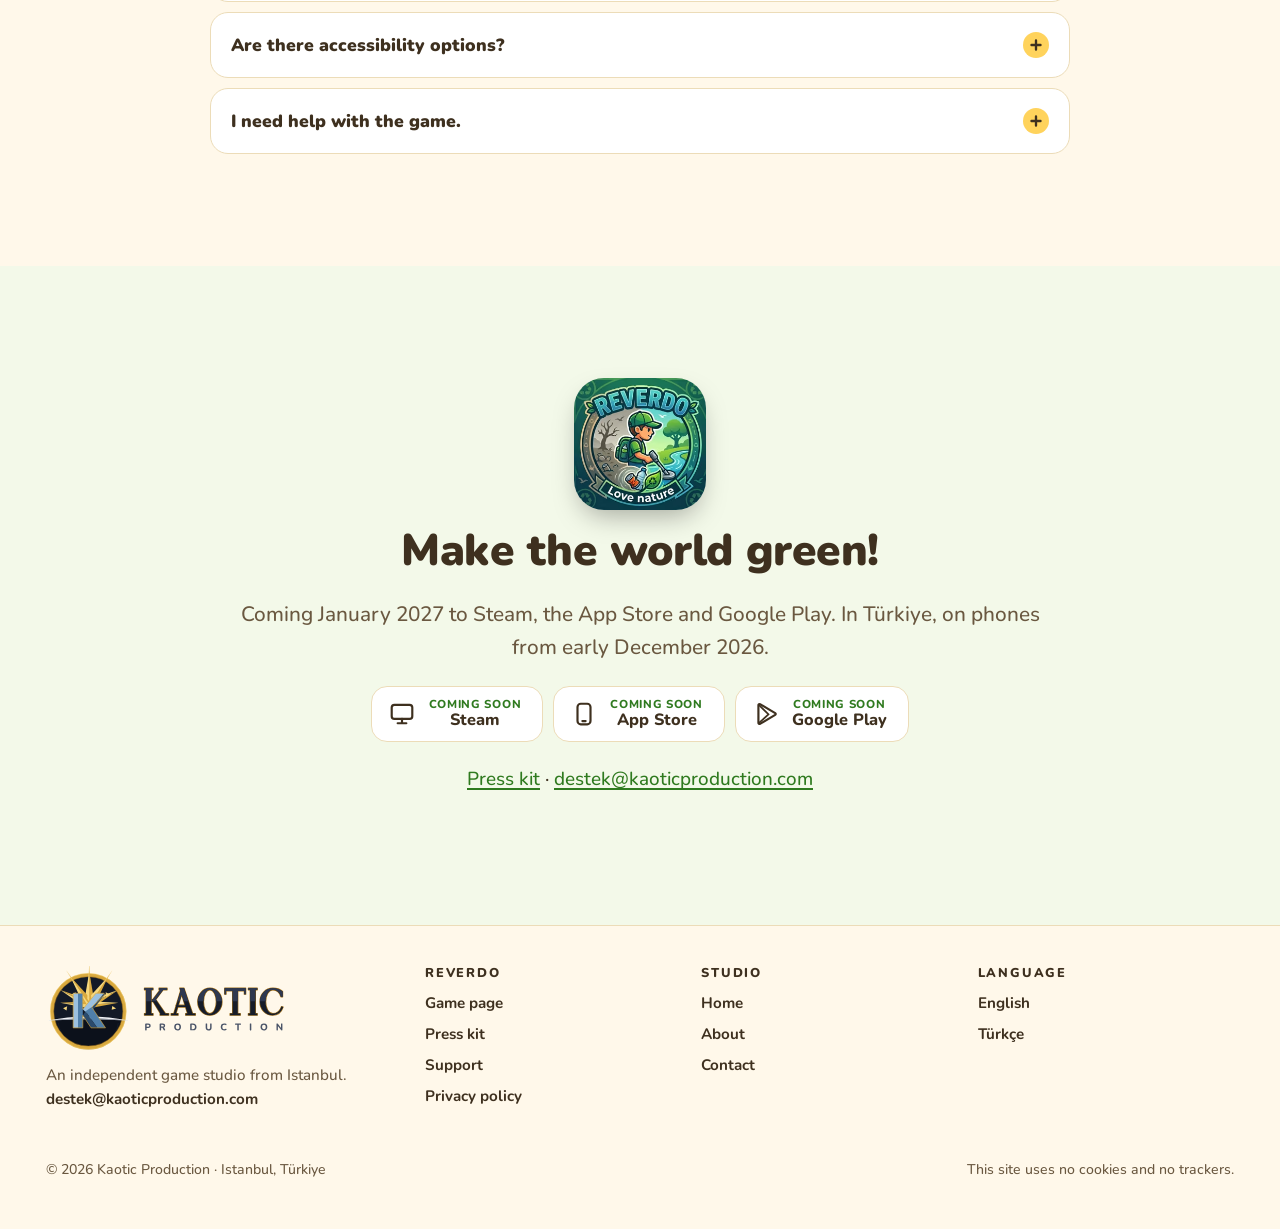
==== commit d5132806: "Reverdo trailer: new YouTube uploads (30 maps) - EN NSDwxBK6NTA, TR tKEC2dEtPPI The old videos (QZI_" ====
--- a/reverdo/index.html
+++ b/reverdo/index.html
@@ -26,7 +26,7 @@
 <link rel="icon" href="/reverdo/favicon-32.png" sizes="32x32" type="image/png"><link rel="apple-touch-icon" href="/reverdo/apple-touch-icon.png">
 <link rel="preload" href="/assets/fonts/nunito-var.woff2" as="font" type="font/woff2" crossorigin>
 <link rel="stylesheet" href="/assets/css/site.css?v=20261021c">
-<script type="application/ld+json">[{"@context":"https://schema.org","@type":"VideoGame","@id":"https://kaoticproduction.com/reverdo/#game","name":"Reverdo","alternateName":"Reverdo: Clean & Green","url":"https://kaoticproduction.com/reverdo/","description":"A calm, colourful cleanup game for all ages: clean up grey, littered places and watch every corner turn green again across 20 maps.","image":["https://kaoticproduction.com/assets/img/og-reverdo.jpg","https://kaoticproduction.com/assets/img/shot-01-before-after-coast-1920.jpg"],"screenshot":["https://kaoticproduction.com/assets/img/shot-01-before-after-coast-1920.jpg","https://kaoticproduction.com/assets/img/shot-02-paris-ada-1920.jpg","https://kaoticproduction.com/assets/img/shot-05-taj-mahal-1920.jpg","https://kaoticproduction.com/assets/img/shot-07-giza-1920.jpg"],"genre":["Casual","Simulation","Cleaning"],"gamePlatform":["PC","iOS","Android"],"operatingSystem":"Windows 10, iOS, Android","applicationCategory":"Game","playMode":"SinglePlayer","numberOfPlayers":{"@type":"QuantitativeValue","value":1},"inLanguage":["en","tr","de","es","fr","pt","ru","ja","zh","hi","ar"],"author":{"@id":"https://kaoticproduction.com/#org"},"publisher":{"@type":"Organization","@id":"https://kaoticproduction.com/#org","name":"Kaotic Production","url":"https://kaoticproduction.com/","logo":"https://kaoticproduction.com/assets/brand/kaotic-emblem-512.png","email":"info@kaoticproduction.com","contactPoint":[{"@type":"ContactPoint","contactType":"customer support","email":"destek@kaoticproduction.com"},{"@type":"ContactPoint","contactType":"press","email":"info@kaoticproduction.com"}],"founder":{"@type":"Person","name":"Ufuk Pamuk"},"address":{"@type":"PostalAddress","addressLocality":"Istanbul","addressCountry":"TR"}},"audience":{"@type":"PeopleAudience","suggestedMinAge":3},"trailer":{"@type":"VideoObject","name":"Reverdo trailer","embedUrl":"https://www.youtube-nocookie.com/embed/QZI_pq7fEjc","thumbnailUrl":"https://kaoticproduction.com/assets/img/trailer-poster-en-1920.jpg","description":"Reverdo trailer","uploadDate":"2026-10-24"}},{"@context":"https://schema.org","@type":"FAQPage","mainEntity":[{"@type":"Question","name":"When does Reverdo come out?","acceptedAnswer":{"@type":"Answer","text":"Reverdo launches in Türkiye on iPhone and Android in early December 2026, then worldwide on Steam, the App Store and Google Play in January 2027."}},{"@type":"Question","name":"How much does it cost?","acceptedAnswer":{"@type":"Answer","text":"Steam: US$6.99, buy once. No ads and no in-app purchases; everything is earned by playing. Phones: free to play. It offers optional in-app purchases (gem packs, machine packs, the Green Pass, and Reverdo Pro to play without ads) and contains ads: optional rewarded ads and one ad when a map is finished. The whole game can be played without buying anything."}},{"@type":"Question","name":"Which languages does it support?","acceptedAnswer":{"@type":"Answer","text":"11 languages: English, Turkish, German, Spanish, French, Portuguese, Russian, Japanese, Chinese, Hindi and Arabic. You can pick one in Settings."}},{"@type":"Question","name":"Can I play offline?","acceptedAnswer":{"@type":"Answer","text":"Yes. Reverdo plays offline and needs no account. On phones, the optional ads and purchases need a connection."}},{"@type":"Question","name":"Is it suitable for children?","acceptedAnswer":{"@type":"Answer","text":"Reverdo is made for all ages: no violence, no chat and no account. On phones the game asks for a birth year once, on first launch. Players under 13 get a parent question before every real-money purchase and only see non-personalised, age-appropriate ads. Details are in the privacy policy ."}},{"@type":"Question","name":"Are there accessibility options?","acceptedAnswer":{"@type":"Answer","text":"Yes: colour-blind-friendly markers, reduced motion and slow reading. On phones there are also large buttons and a left-handed layout."}},{"@type":"Question","name":"I need help with the game.","acceptedAnswer":{"@type":"Answer","text":"Visit the support page or write to destek@kaoticproduction.com ."}}]}]</script>
+<script type="application/ld+json">[{"@context":"https://schema.org","@type":"VideoGame","@id":"https://kaoticproduction.com/reverdo/#game","name":"Reverdo","alternateName":"Reverdo: Clean & Green","url":"https://kaoticproduction.com/reverdo/","description":"A calm, colourful cleanup game for all ages: clean up grey, littered places and watch every corner turn green again across 20 maps.","image":["https://kaoticproduction.com/assets/img/og-reverdo.jpg","https://kaoticproduction.com/assets/img/shot-01-before-after-coast-1920.jpg"],"screenshot":["https://kaoticproduction.com/assets/img/shot-01-before-after-coast-1920.jpg","https://kaoticproduction.com/assets/img/shot-02-paris-ada-1920.jpg","https://kaoticproduction.com/assets/img/shot-05-taj-mahal-1920.jpg","https://kaoticproduction.com/assets/img/shot-07-giza-1920.jpg"],"genre":["Casual","Simulation","Cleaning"],"gamePlatform":["PC","iOS","Android"],"operatingSystem":"Windows 10, iOS, Android","applicationCategory":"Game","playMode":"SinglePlayer","numberOfPlayers":{"@type":"QuantitativeValue","value":1},"inLanguage":["en","tr","de","es","fr","pt","ru","ja","zh","hi","ar"],"author":{"@id":"https://kaoticproduction.com/#org"},"publisher":{"@type":"Organization","@id":"https://kaoticproduction.com/#org","name":"Kaotic Production","url":"https://kaoticproduction.com/","logo":"https://kaoticproduction.com/assets/brand/kaotic-emblem-512.png","email":"info@kaoticproduction.com","contactPoint":[{"@type":"ContactPoint","contactType":"customer support","email":"destek@kaoticproduction.com"},{"@type":"ContactPoint","contactType":"press","email":"info@kaoticproduction.com"}],"founder":{"@type":"Person","name":"Ufuk Pamuk"},"address":{"@type":"PostalAddress","addressLocality":"Istanbul","addressCountry":"TR"}},"audience":{"@type":"PeopleAudience","suggestedMinAge":3},"trailer":{"@type":"VideoObject","name":"Reverdo trailer","embedUrl":"https://www.youtube-nocookie.com/embed/NSDwxBK6NTA","thumbnailUrl":"https://kaoticproduction.com/assets/img/trailer-poster-en-1920.jpg","description":"Reverdo trailer","uploadDate":"2026-11-15"}},{"@context":"https://schema.org","@type":"FAQPage","mainEntity":[{"@type":"Question","name":"When does Reverdo come out?","acceptedAnswer":{"@type":"Answer","text":"Reverdo launches in Türkiye on iPhone and Android in early December 2026, then worldwide on Steam, the App Store and Google Play in January 2027."}},{"@type":"Question","name":"How much does it cost?","acceptedAnswer":{"@type":"Answer","text":"Steam: US$6.99, buy once. No ads and no in-app purchases; everything is earned by playing. Phones: free to play. It offers optional in-app purchases (gem packs, machine packs, the Green Pass, and Reverdo Pro to play without ads) and contains ads: optional rewarded ads and one ad when a map is finished. The whole game can be played without buying anything."}},{"@type":"Question","name":"Which languages does it support?","acceptedAnswer":{"@type":"Answer","text":"11 languages: English, Turkish, German, Spanish, French, Portuguese, Russian, Japanese, Chinese, Hindi and Arabic. You can pick one in Settings."}},{"@type":"Question","name":"Can I play offline?","acceptedAnswer":{"@type":"Answer","text":"Yes. Reverdo plays offline and needs no account. On phones, the optional ads and purchases need a connection."}},{"@type":"Question","name":"Is it suitable for children?","acceptedAnswer":{"@type":"Answer","text":"Reverdo is made for all ages: no violence, no chat and no account. On phones the game asks for a birth year once, on first launch. Players under 13 get a parent question before every real-money purchase and only see non-personalised, age-appropriate ads. Details are in the privacy policy ."}},{"@type":"Question","name":"Are there accessibility options?","acceptedAnswer":{"@type":"Answer","text":"Yes: colour-blind-friendly markers, reduced motion and slow reading. On phones there are also large buttons and a left-handed layout."}},{"@type":"Question","name":"I need help with the game.","acceptedAnswer":{"@type":"Answer","text":"Visit the support page or write to destek@kaoticproduction.com ."}}]}]</script>
 </head>
 <body class="game">
 <a class="skip" href="#main">Skip to content</a>
@@ -59,7 +59,7 @@
 <section class="g-section" id="trailer" aria-labelledby="trailer-h">
 <div class="wrap">
 <div class="head center"><p class="eyebrow">Trailer</p><h2 id="trailer-h">From grey to green in one minute</h2></div>
-<div class="trailer " data-yt="QZI_pq7fEjc" data-title="Reverdo trailer"><picture><source type="image/avif" srcset="/assets/img/trailer-poster-en-960.avif 960w, /assets/img/trailer-poster-en-1920.avif 1920w" sizes="(min-width: 1240px) 1180px, 100vw"><source type="image/webp" srcset="/assets/img/trailer-poster-en-960.webp 960w, /assets/img/trailer-poster-en-1920.webp 1920w" sizes="(min-width: 1240px) 1180px, 100vw"><img src="/assets/img/trailer-poster-en-1920.jpg" srcset="/assets/img/trailer-poster-en-960.jpg 960w, /assets/img/trailer-poster-en-1920.jpg 1920w" sizes="(min-width: 1240px) 1180px, 100vw" width="1920" height="1080" alt="Reverdo trailer poster: the beach before and after cleaning" loading="lazy" decoding="async"></picture><button type="button" aria-label="Play the trailer (loads YouTube)"><span class="play"><svg viewBox="0 0 24 24" aria-hidden="true"><path fill="currentColor" d="M7 4.6v14.8a1.2 1.2 0 0 0 1.8 1l12-7.4a1.2 1.2 0 0 0 0-2L8.8 3.6A1.2 1.2 0 0 0 7 4.6z"/></svg></span></button><p class="note">Playing loads the video from YouTube (youtube-nocookie.com).</p></div>
+<div class="trailer " data-yt="NSDwxBK6NTA" data-title="Reverdo trailer"><picture><source type="image/avif" srcset="/assets/img/trailer-poster-en-960.avif 960w, /assets/img/trailer-poster-en-1920.avif 1920w" sizes="(min-width: 1240px) 1180px, 100vw"><source type="image/webp" srcset="/assets/img/trailer-poster-en-960.webp 960w, /assets/img/trailer-poster-en-1920.webp 1920w" sizes="(min-width: 1240px) 1180px, 100vw"><img src="/assets/img/trailer-poster-en-1920.jpg" srcset="/assets/img/trailer-poster-en-960.jpg 960w, /assets/img/trailer-poster-en-1920.jpg 1920w" sizes="(min-width: 1240px) 1180px, 100vw" width="1920" height="1080" alt="Reverdo trailer poster: the beach before and after cleaning" loading="lazy" decoding="async"></picture><button type="button" aria-label="Play the trailer (loads YouTube)"><span class="play"><svg viewBox="0 0 24 24" aria-hidden="true"><path fill="currentColor" d="M7 4.6v14.8a1.2 1.2 0 0 0 1.8 1l12-7.4a1.2 1.2 0 0 0 0-2L8.8 3.6A1.2 1.2 0 0 0 7 4.6z"/></svg></span></button><p class="note">Playing loads the video from YouTube (youtube-nocookie.com).</p></div>
 </div>
 </section>
 
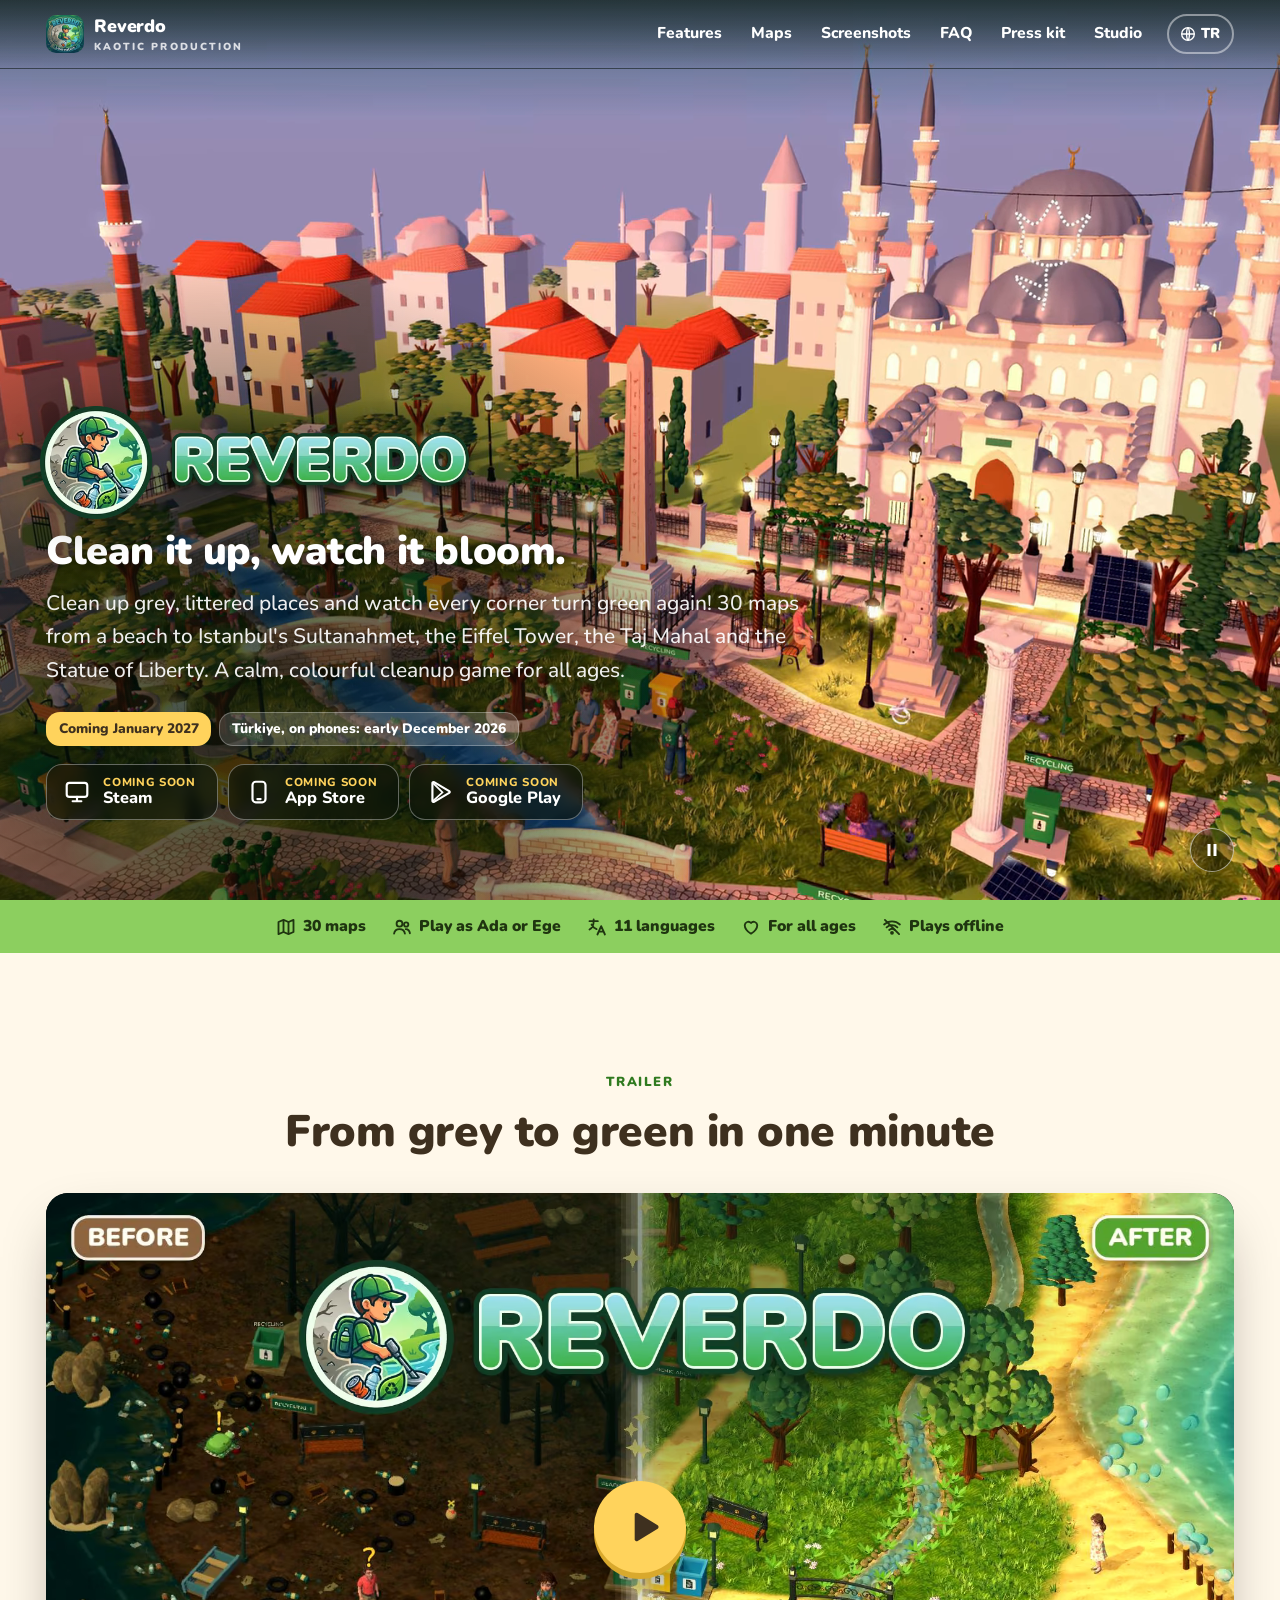
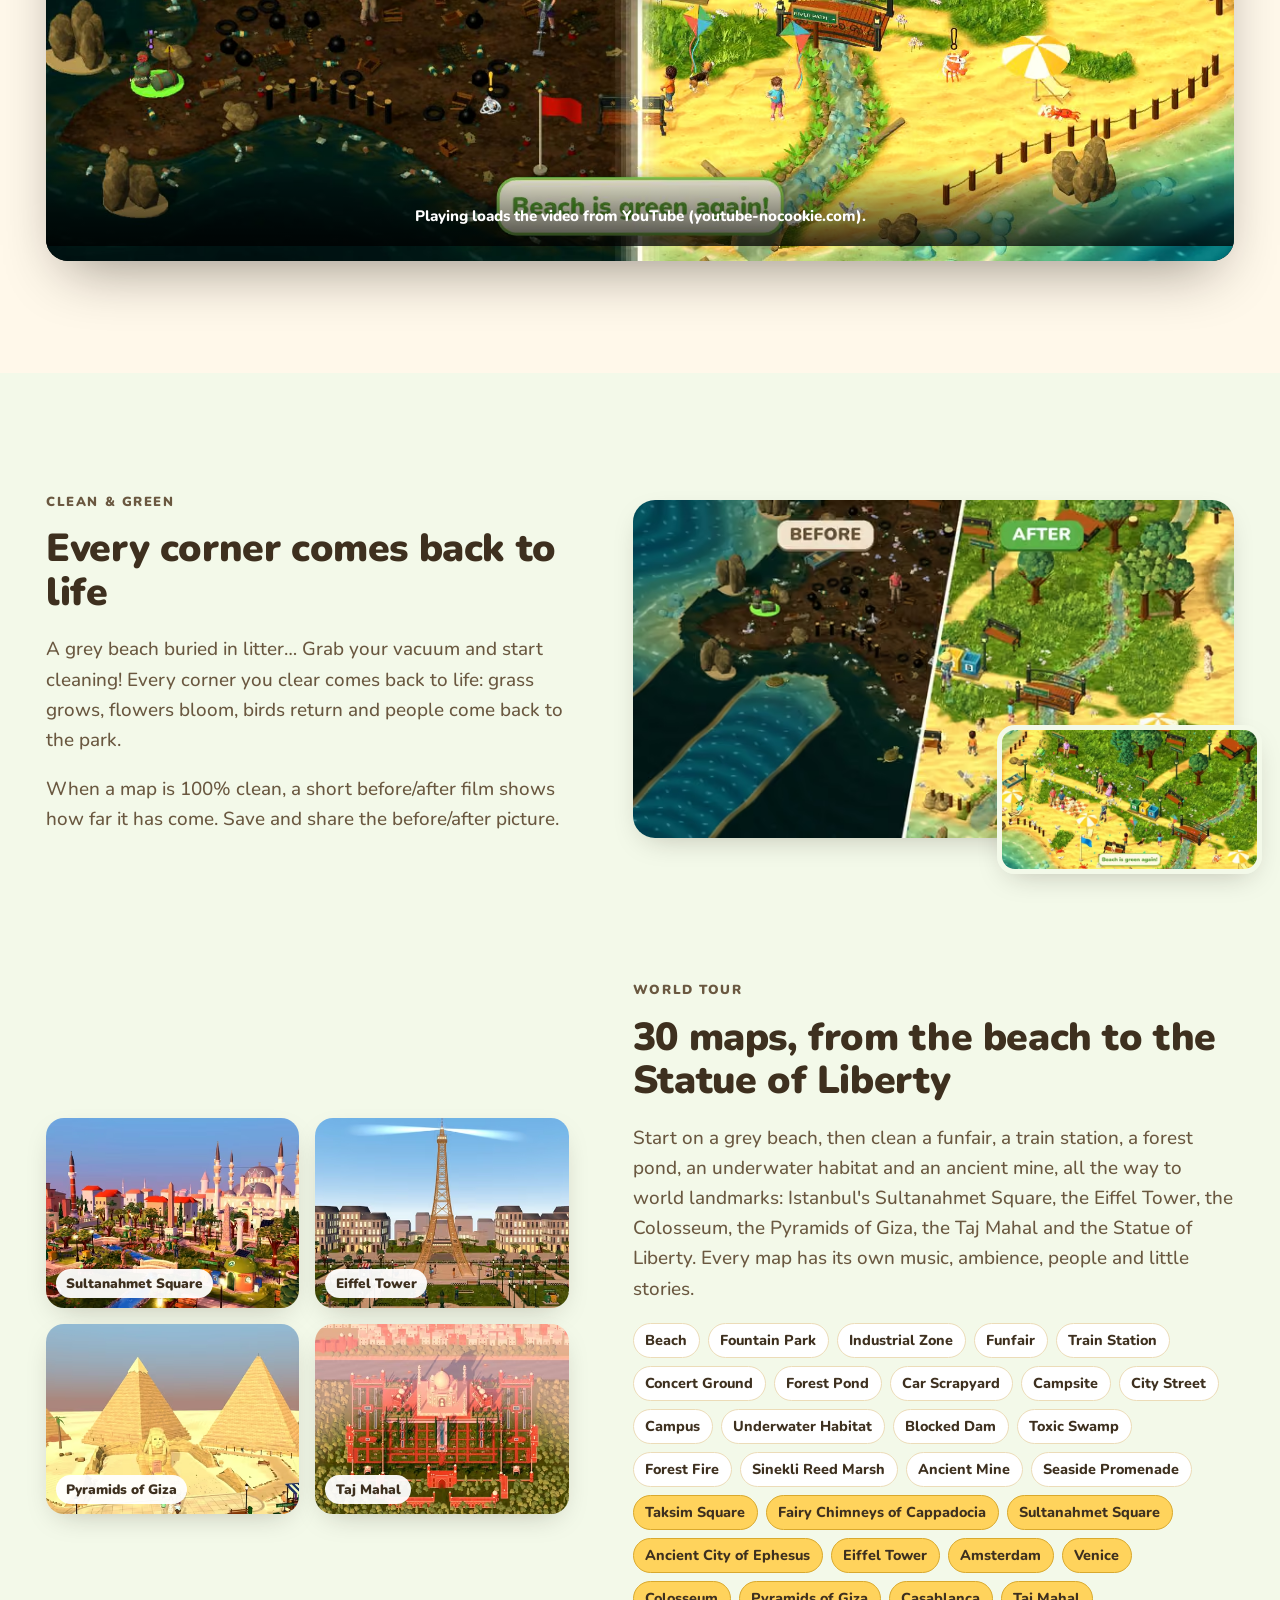
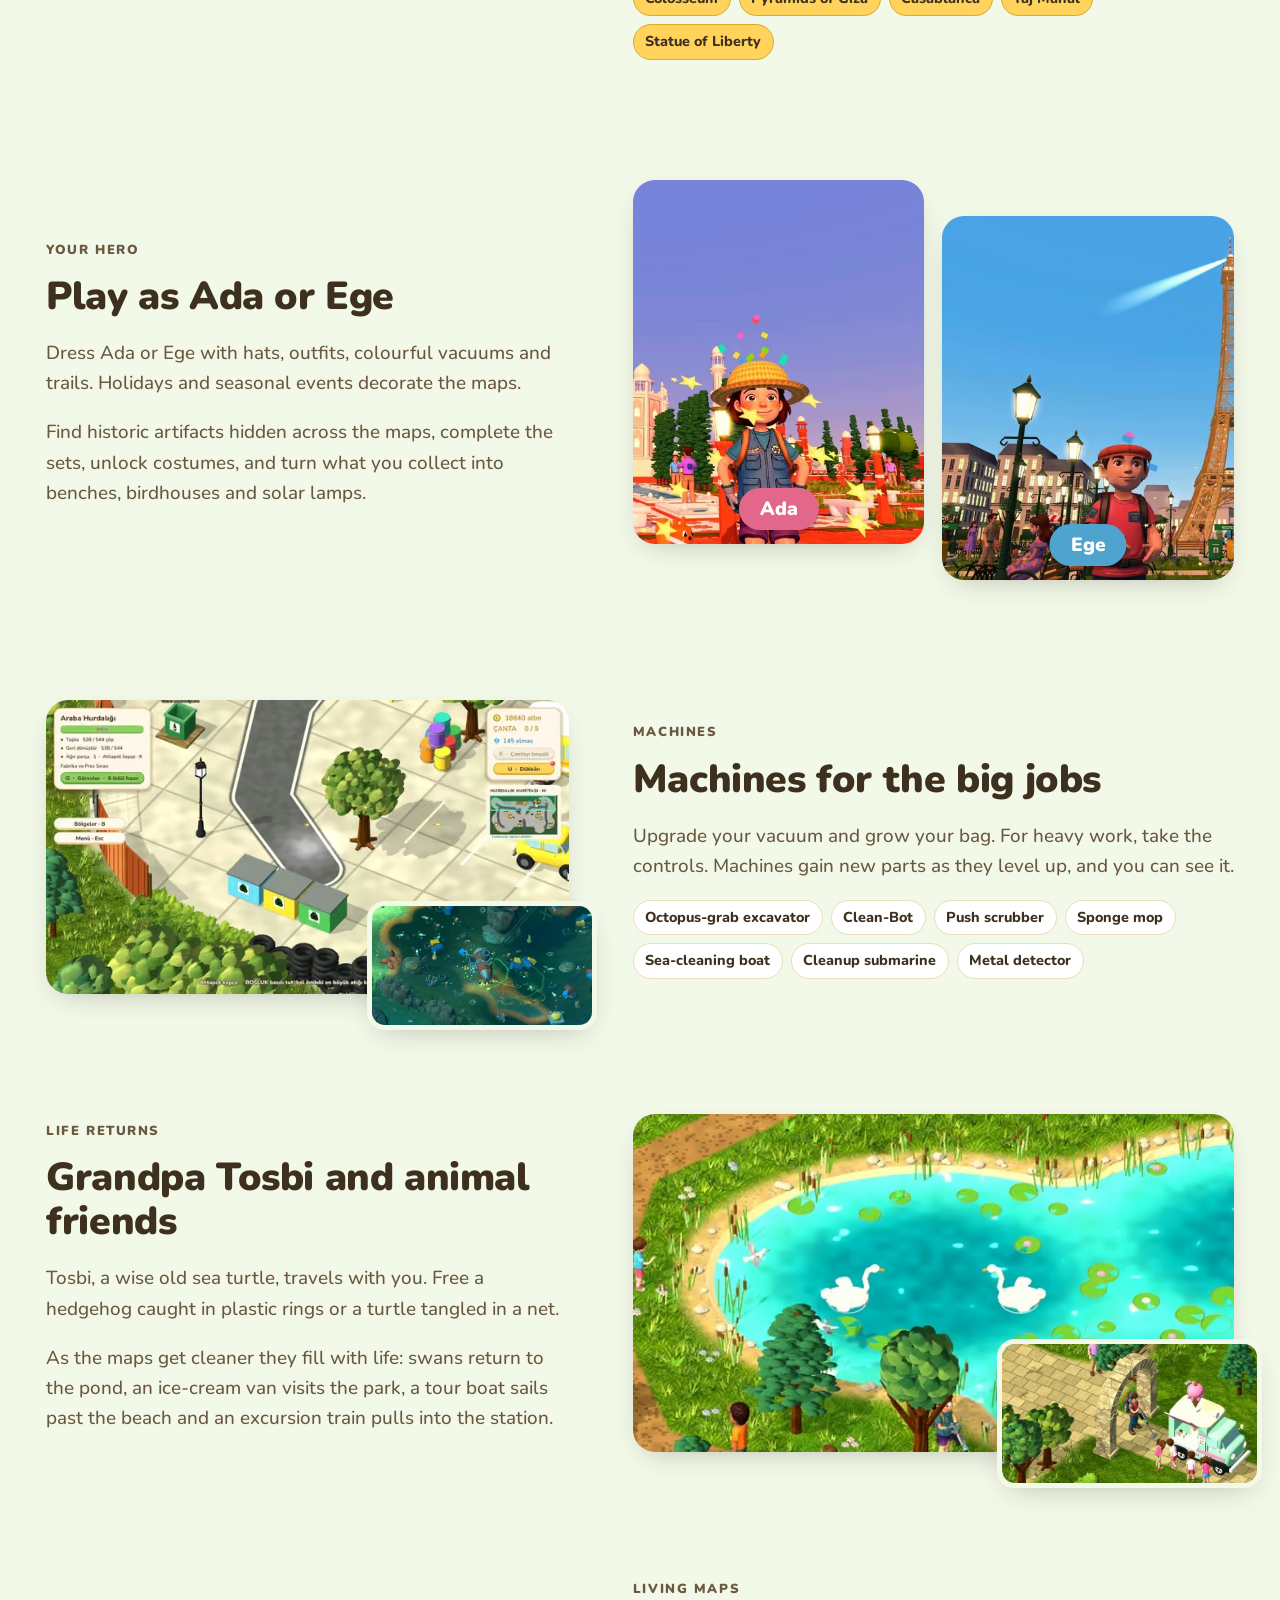
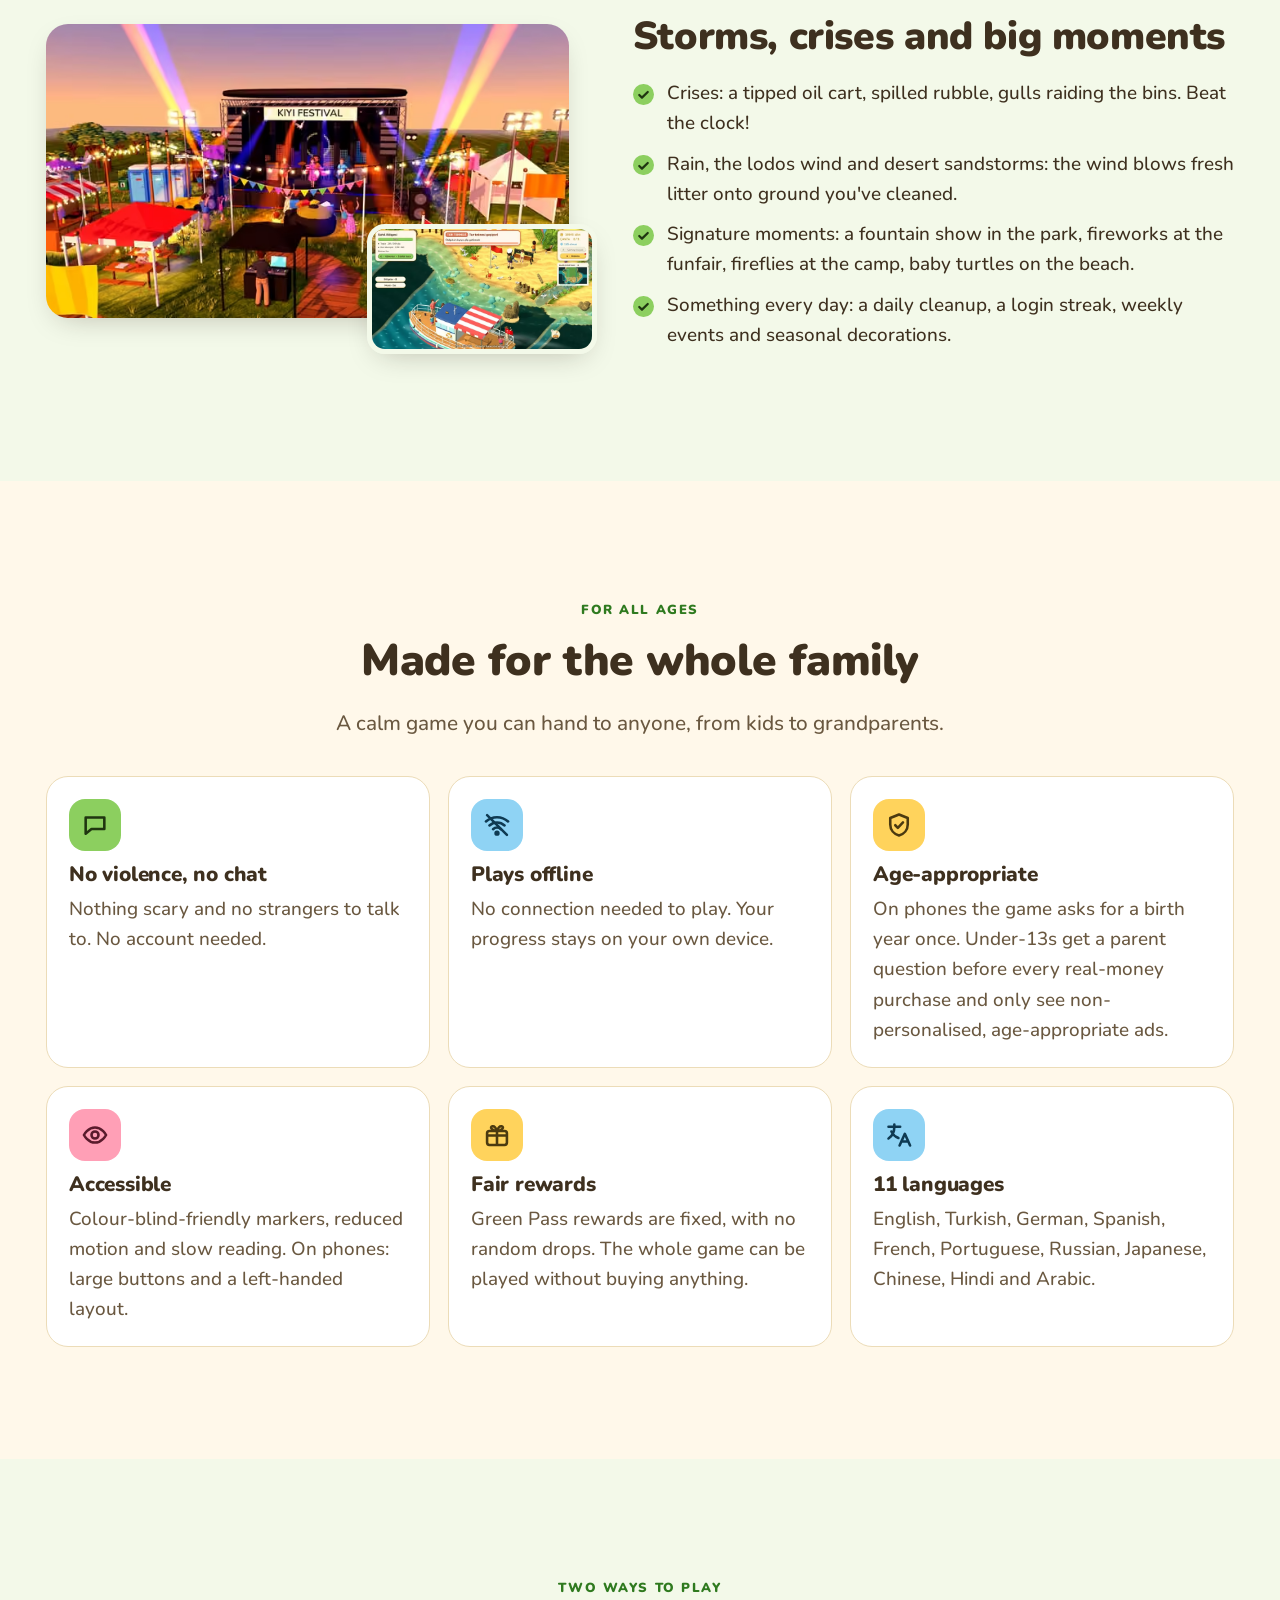
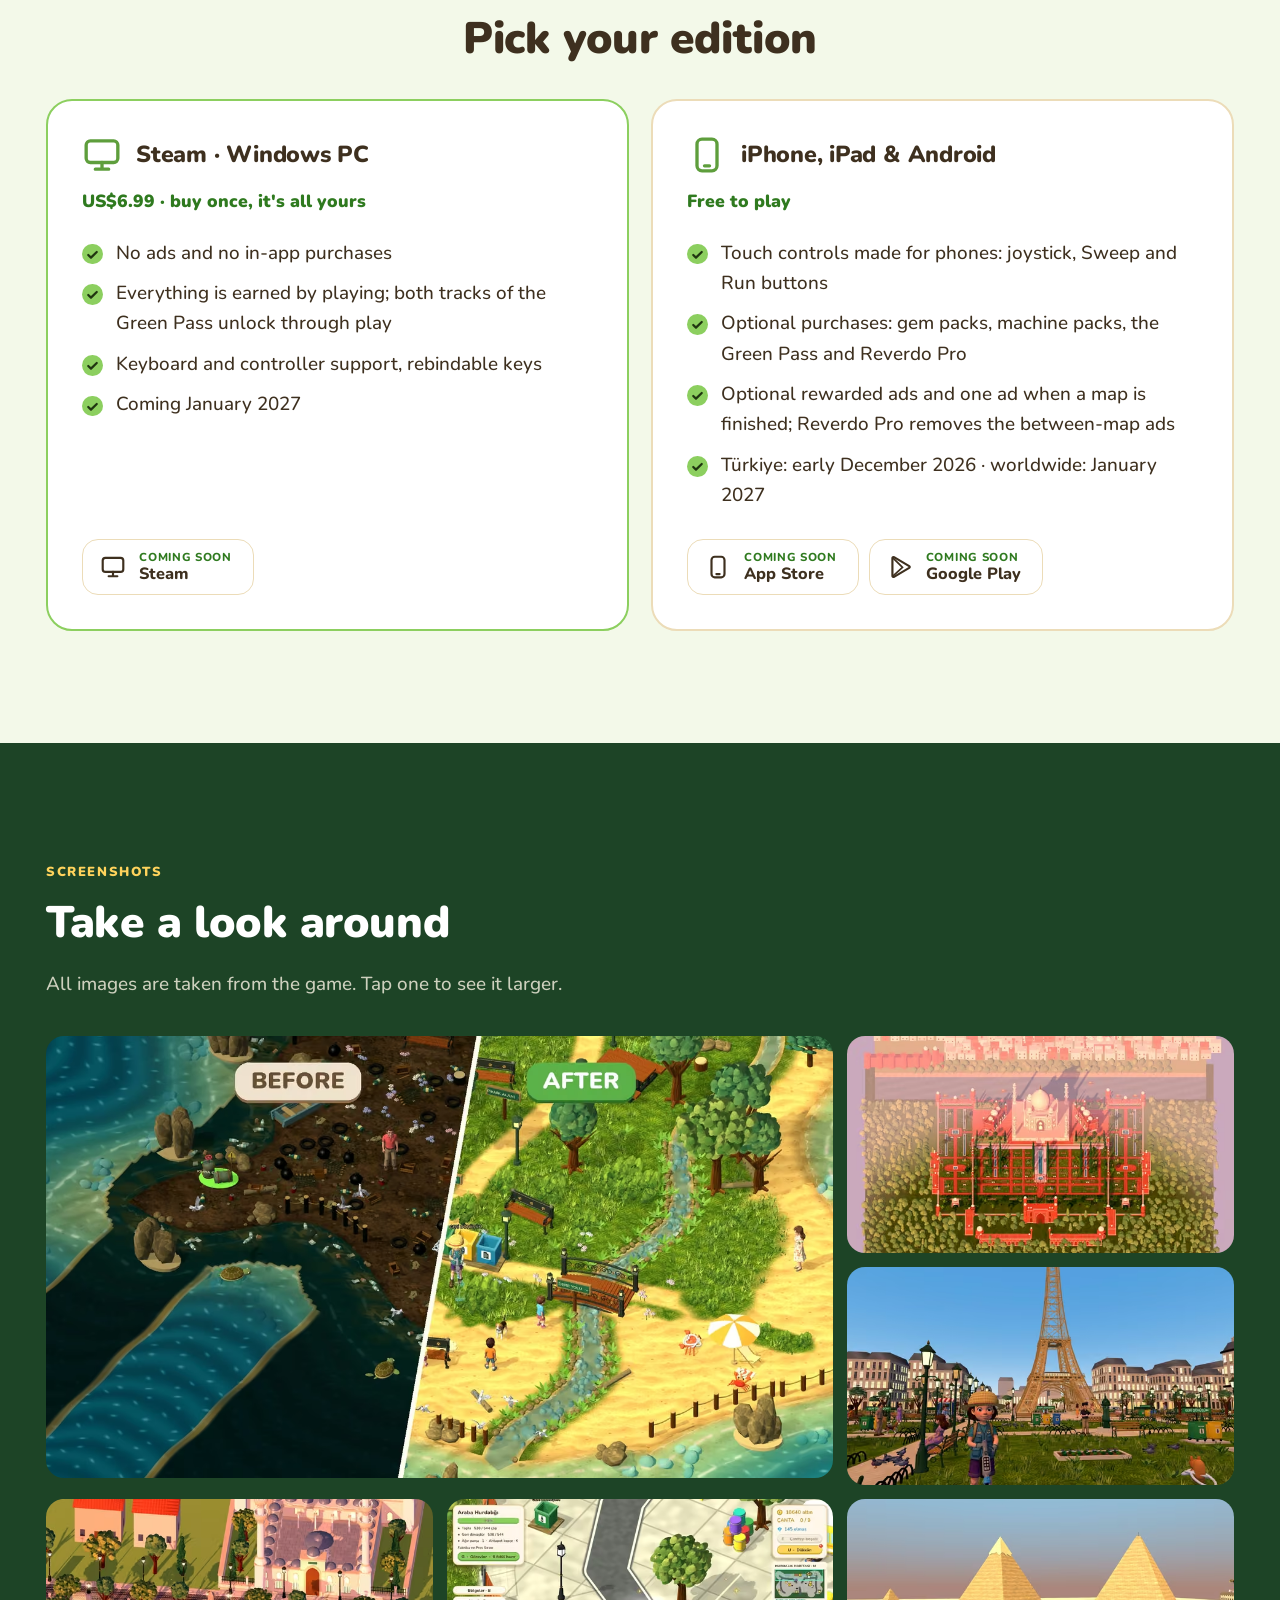
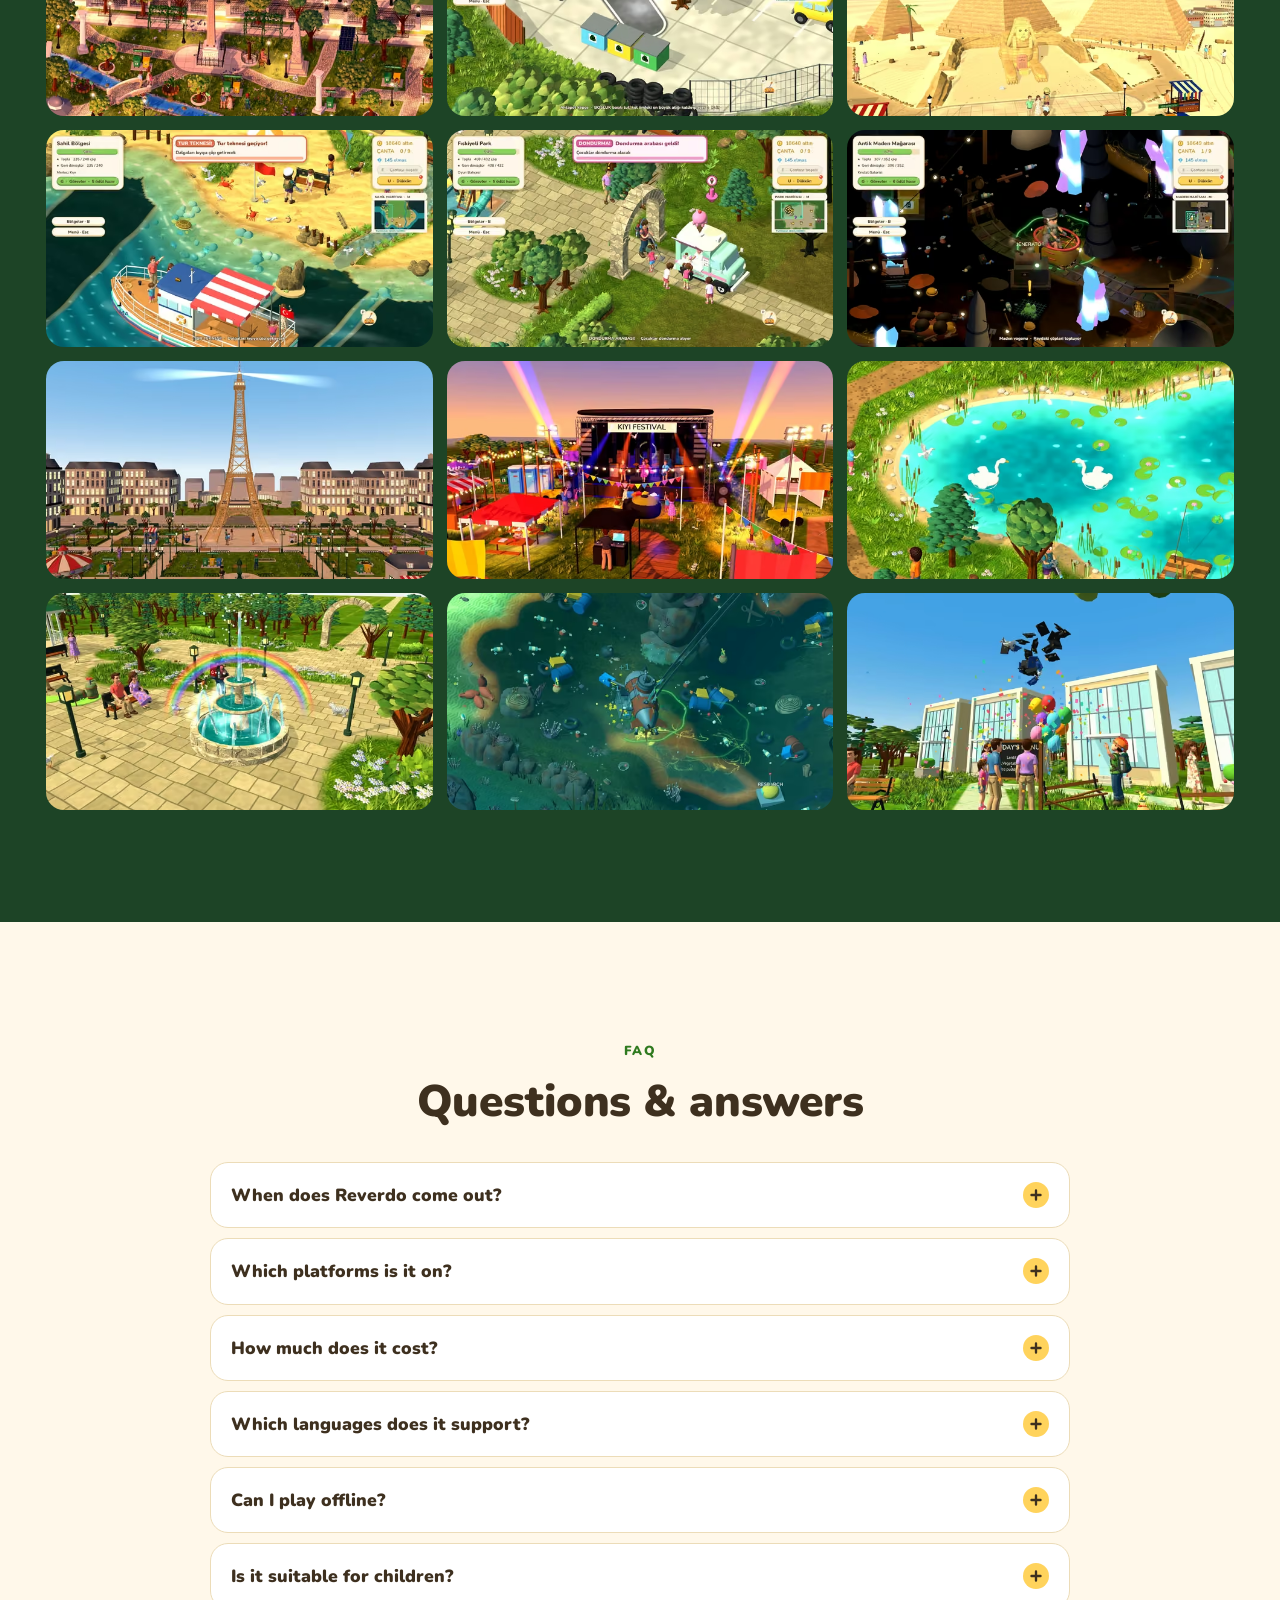
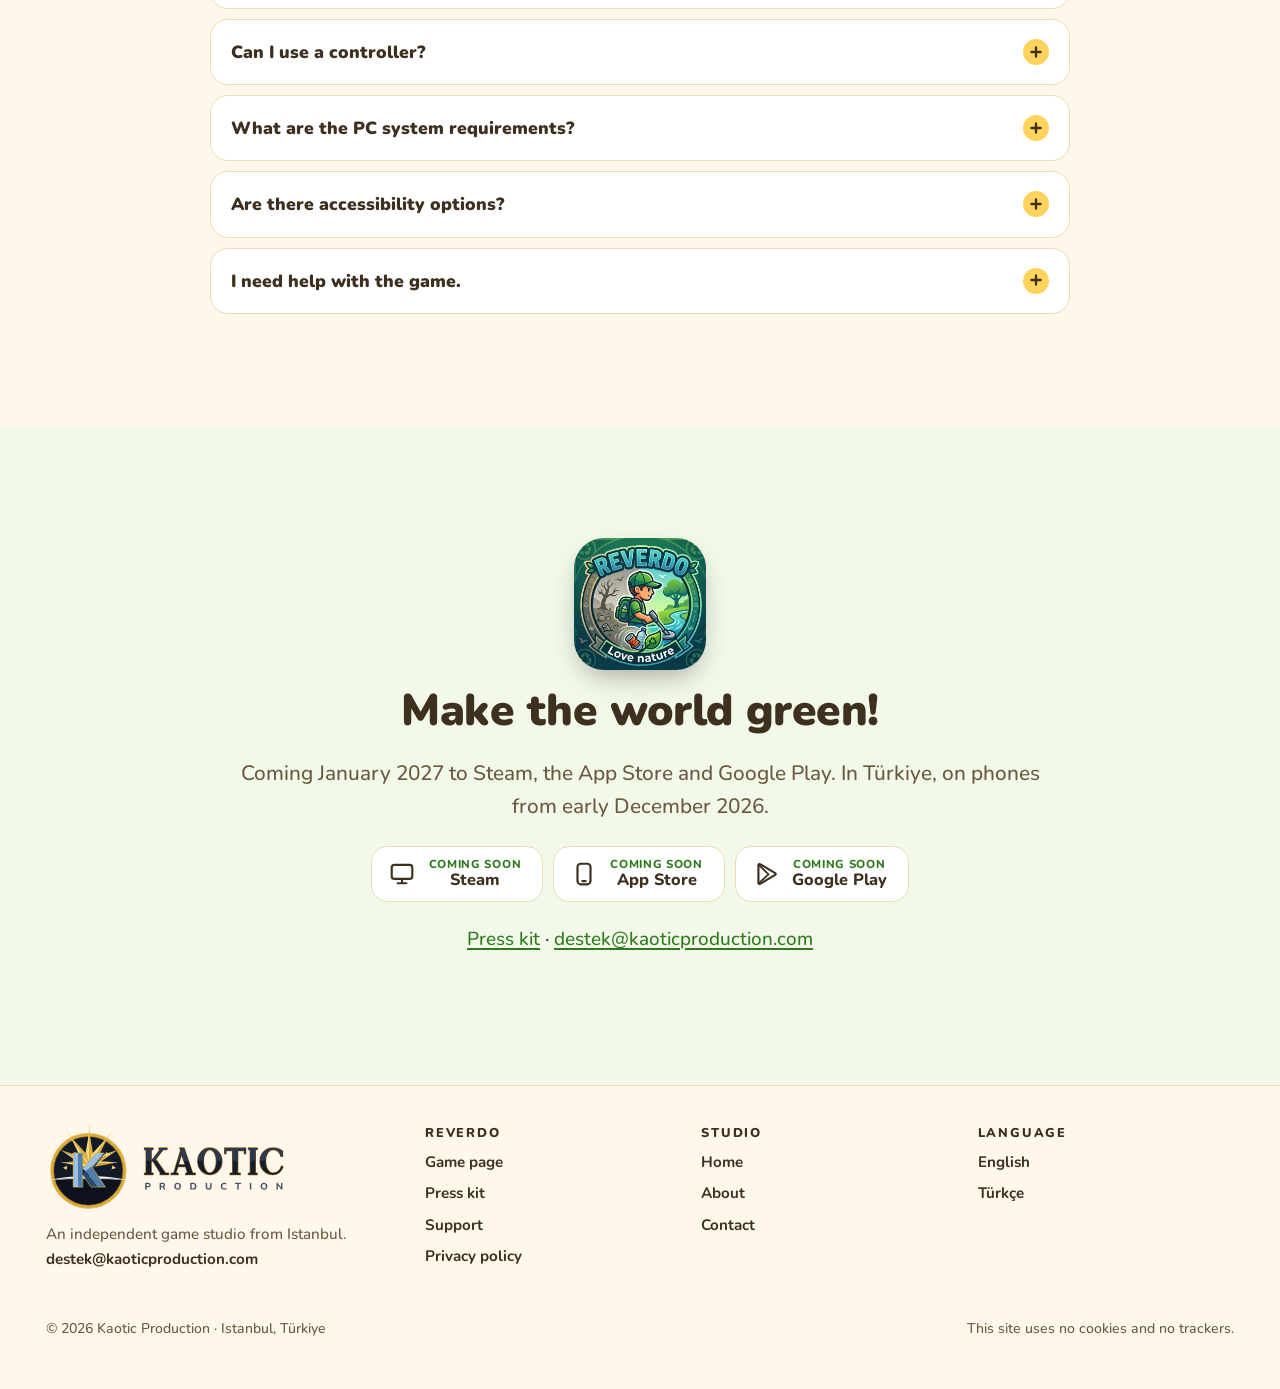
==== commit 9c70a06e: "Reverdo pages: 30 maps (was 20), the full map list with the ten new maps Co-Authored-By: Claude Opus" ====
--- a/reverdo/index.html
+++ b/reverdo/index.html
@@ -4,7 +4,7 @@
 <meta charset="utf-8">
 <meta name="viewport" content="width=device-width, initial-scale=1, viewport-fit=cover">
 <title>Reverdo · Clean it up, watch it bloom</title>
-<meta name="description" content="Clean up grey, littered places and watch every corner turn green again! 20 maps from a beach to Sultanahmet, the Eiffel Tower and the Taj Mahal. Coming January 2027 to Steam, iOS and Android.">
+<meta name="description" content="Clean up grey, littered places and watch every corner turn green again! 30 maps from a beach to Sultanahmet, the Eiffel Tower, the Taj Mahal and the Statue of Liberty. Coming January 2027 to Steam, iOS and Android.">
 <meta name="color-scheme" content="light dark">
 <meta name="theme-color" content="#1d4426">
 <meta name="referrer" content="strict-origin-when-cross-origin">
@@ -12,7 +12,7 @@
 <meta property="og:type" content="website">
 <meta property="og:site_name" content="Kaotic Production">
 <meta property="og:title" content="Reverdo · Clean it up, watch it bloom">
-<meta property="og:description" content="Clean up grey, littered places and watch every corner turn green again! 20 maps from a beach to Sultanahmet, the Eiffel Tower and the Taj Mahal. Coming January 2027 to Steam, iOS and Android.">
+<meta property="og:description" content="Clean up grey, littered places and watch every corner turn green again! 30 maps from a beach to Sultanahmet, the Eiffel Tower, the Taj Mahal and the Statue of Liberty. Coming January 2027 to Steam, iOS and Android.">
 <meta property="og:url" content="https://kaoticproduction.com/reverdo/">
 <meta property="og:image" content="https://kaoticproduction.com/assets/img/og-reverdo.jpg">
 <meta property="og:image:width" content="1200">
@@ -21,12 +21,12 @@
 <meta property="og:locale:alternate" content="tr_TR">
 <meta name="twitter:card" content="summary_large_image">
 <meta name="twitter:title" content="Reverdo · Clean it up, watch it bloom">
-<meta name="twitter:description" content="Clean up grey, littered places and watch every corner turn green again! 20 maps from a beach to Sultanahmet, the Eiffel Tower and the Taj Mahal. Coming January 2027 to Steam, iOS and Android.">
+<meta name="twitter:description" content="Clean up grey, littered places and watch every corner turn green again! 30 maps from a beach to Sultanahmet, the Eiffel Tower, the Taj Mahal and the Statue of Liberty. Coming January 2027 to Steam, iOS and Android.">
 <meta name="twitter:image" content="https://kaoticproduction.com/assets/img/og-reverdo.jpg">
 <link rel="icon" href="/reverdo/favicon-32.png" sizes="32x32" type="image/png"><link rel="apple-touch-icon" href="/reverdo/apple-touch-icon.png">
 <link rel="preload" href="/assets/fonts/nunito-var.woff2" as="font" type="font/woff2" crossorigin>
 <link rel="stylesheet" href="/assets/css/site.css?v=20261021c">
-<script type="application/ld+json">[{"@context":"https://schema.org","@type":"VideoGame","@id":"https://kaoticproduction.com/reverdo/#game","name":"Reverdo","alternateName":"Reverdo: Clean & Green","url":"https://kaoticproduction.com/reverdo/","description":"A calm, colourful cleanup game for all ages: clean up grey, littered places and watch every corner turn green again across 20 maps.","image":["https://kaoticproduction.com/assets/img/og-reverdo.jpg","https://kaoticproduction.com/assets/img/shot-01-before-after-coast-1920.jpg"],"screenshot":["https://kaoticproduction.com/assets/img/shot-01-before-after-coast-1920.jpg","https://kaoticproduction.com/assets/img/shot-02-paris-ada-1920.jpg","https://kaoticproduction.com/assets/img/shot-05-taj-mahal-1920.jpg","https://kaoticproduction.com/assets/img/shot-07-giza-1920.jpg"],"genre":["Casual","Simulation","Cleaning"],"gamePlatform":["PC","iOS","Android"],"operatingSystem":"Windows 10, iOS, Android","applicationCategory":"Game","playMode":"SinglePlayer","numberOfPlayers":{"@type":"QuantitativeValue","value":1},"inLanguage":["en","tr","de","es","fr","pt","ru","ja","zh","hi","ar"],"author":{"@id":"https://kaoticproduction.com/#org"},"publisher":{"@type":"Organization","@id":"https://kaoticproduction.com/#org","name":"Kaotic Production","url":"https://kaoticproduction.com/","logo":"https://kaoticproduction.com/assets/brand/kaotic-emblem-512.png","email":"info@kaoticproduction.com","contactPoint":[{"@type":"ContactPoint","contactType":"customer support","email":"destek@kaoticproduction.com"},{"@type":"ContactPoint","contactType":"press","email":"info@kaoticproduction.com"}],"founder":{"@type":"Person","name":"Ufuk Pamuk"},"address":{"@type":"PostalAddress","addressLocality":"Istanbul","addressCountry":"TR"}},"audience":{"@type":"PeopleAudience","suggestedMinAge":3},"trailer":{"@type":"VideoObject","name":"Reverdo trailer","embedUrl":"https://www.youtube-nocookie.com/embed/NSDwxBK6NTA","thumbnailUrl":"https://kaoticproduction.com/assets/img/trailer-poster-en-1920.jpg","description":"Reverdo trailer","uploadDate":"2026-11-15"}},{"@context":"https://schema.org","@type":"FAQPage","mainEntity":[{"@type":"Question","name":"When does Reverdo come out?","acceptedAnswer":{"@type":"Answer","text":"Reverdo launches in Türkiye on iPhone and Android in early December 2026, then worldwide on Steam, the App Store and Google Play in January 2027."}},{"@type":"Question","name":"How much does it cost?","acceptedAnswer":{"@type":"Answer","text":"Steam: US$6.99, buy once. No ads and no in-app purchases; everything is earned by playing. Phones: free to play. It offers optional in-app purchases (gem packs, machine packs, the Green Pass, and Reverdo Pro to play without ads) and contains ads: optional rewarded ads and one ad when a map is finished. The whole game can be played without buying anything."}},{"@type":"Question","name":"Which languages does it support?","acceptedAnswer":{"@type":"Answer","text":"11 languages: English, Turkish, German, Spanish, French, Portuguese, Russian, Japanese, Chinese, Hindi and Arabic. You can pick one in Settings."}},{"@type":"Question","name":"Can I play offline?","acceptedAnswer":{"@type":"Answer","text":"Yes. Reverdo plays offline and needs no account. On phones, the optional ads and purchases need a connection."}},{"@type":"Question","name":"Is it suitable for children?","acceptedAnswer":{"@type":"Answer","text":"Reverdo is made for all ages: no violence, no chat and no account. On phones the game asks for a birth year once, on first launch. Players under 13 get a parent question before every real-money purchase and only see non-personalised, age-appropriate ads. Details are in the privacy policy ."}},{"@type":"Question","name":"Are there accessibility options?","acceptedAnswer":{"@type":"Answer","text":"Yes: colour-blind-friendly markers, reduced motion and slow reading. On phones there are also large buttons and a left-handed layout."}},{"@type":"Question","name":"I need help with the game.","acceptedAnswer":{"@type":"Answer","text":"Visit the support page or write to destek@kaoticproduction.com ."}}]}]</script>
+<script type="application/ld+json">[{"@context":"https://schema.org","@type":"VideoGame","@id":"https://kaoticproduction.com/reverdo/#game","name":"Reverdo","alternateName":"Reverdo: Clean & Green","url":"https://kaoticproduction.com/reverdo/","description":"A calm, colourful cleanup game for all ages: clean up grey, littered places and watch every corner turn green again across 30 maps.","image":["https://kaoticproduction.com/assets/img/og-reverdo.jpg","https://kaoticproduction.com/assets/img/shot-01-before-after-coast-1920.jpg"],"screenshot":["https://kaoticproduction.com/assets/img/shot-01-before-after-coast-1920.jpg","https://kaoticproduction.com/assets/img/shot-02-paris-ada-1920.jpg","https://kaoticproduction.com/assets/img/shot-05-taj-mahal-1920.jpg","https://kaoticproduction.com/assets/img/shot-07-giza-1920.jpg"],"genre":["Casual","Simulation","Cleaning"],"gamePlatform":["PC","iOS","Android"],"operatingSystem":"Windows 10, iOS, Android","applicationCategory":"Game","playMode":"SinglePlayer","numberOfPlayers":{"@type":"QuantitativeValue","value":1},"inLanguage":["en","tr","de","es","fr","pt","ru","ja","zh","hi","ar"],"author":{"@id":"https://kaoticproduction.com/#org"},"publisher":{"@type":"Organization","@id":"https://kaoticproduction.com/#org","name":"Kaotic Production","url":"https://kaoticproduction.com/","logo":"https://kaoticproduction.com/assets/brand/kaotic-emblem-512.png","email":"info@kaoticproduction.com","contactPoint":[{"@type":"ContactPoint","contactType":"customer support","email":"destek@kaoticproduction.com"},{"@type":"ContactPoint","contactType":"press","email":"info@kaoticproduction.com"}],"founder":{"@type":"Person","name":"Ufuk Pamuk"},"address":{"@type":"PostalAddress","addressLocality":"Istanbul","addressCountry":"TR"}},"audience":{"@type":"PeopleAudience","suggestedMinAge":3},"trailer":{"@type":"VideoObject","name":"Reverdo trailer","embedUrl":"https://www.youtube-nocookie.com/embed/NSDwxBK6NTA","thumbnailUrl":"https://kaoticproduction.com/assets/img/trailer-poster-en-1920.jpg","description":"Reverdo trailer","uploadDate":"2026-11-15"}},{"@context":"https://schema.org","@type":"FAQPage","mainEntity":[{"@type":"Question","name":"When does Reverdo come out?","acceptedAnswer":{"@type":"Answer","text":"Reverdo launches in Türkiye on iPhone and Android in early December 2026, then worldwide on Steam, the App Store and Google Play in January 2027."}},{"@type":"Question","name":"How much does it cost?","acceptedAnswer":{"@type":"Answer","text":"Steam: US$6.99, buy once. No ads and no in-app purchases; everything is earned by playing. Phones: free to play. It offers optional in-app purchases (gem packs, machine packs, the Green Pass, and Reverdo Pro to play without ads) and contains ads: optional rewarded ads and one ad when a map is finished. The whole game can be played without buying anything."}},{"@type":"Question","name":"Which languages does it support?","acceptedAnswer":{"@type":"Answer","text":"11 languages: English, Turkish, German, Spanish, French, Portuguese, Russian, Japanese, Chinese, Hindi and Arabic. You can pick one in Settings."}},{"@type":"Question","name":"Can I play offline?","acceptedAnswer":{"@type":"Answer","text":"Yes. Reverdo plays offline and needs no account. On phones, the optional ads and purchases need a connection."}},{"@type":"Question","name":"Is it suitable for children?","acceptedAnswer":{"@type":"Answer","text":"Reverdo is made for all ages: no violence, no chat and no account. On phones the game asks for a birth year once, on first launch. Players under 13 get a parent question before every real-money purchase and only see non-personalised, age-appropriate ads. Details are in the privacy policy ."}},{"@type":"Question","name":"Are there accessibility options?","acceptedAnswer":{"@type":"Answer","text":"Yes: colour-blind-friendly markers, reduced motion and slow reading. On phones there are also large buttons and a left-handed layout."}},{"@type":"Question","name":"I need help with the game.","acceptedAnswer":{"@type":"Answer","text":"Visit the support page or write to destek@kaoticproduction.com ."}}]}]</script>
 </head>
 <body class="game">
 <a class="skip" href="#main">Skip to content</a>
@@ -44,7 +44,7 @@
 <div class="wrap inner">
 <picture><source type="image/avif" srcset="/assets/img/reverdo-wordmark-400.avif 400w, /assets/img/reverdo-wordmark-800.avif 800w, /assets/img/reverdo-wordmark-1200.avif 1200w" sizes="(min-width: 900px) 560px, 92vw"><source type="image/webp" srcset="/assets/img/reverdo-wordmark-400.webp 400w, /assets/img/reverdo-wordmark-800.webp 800w, /assets/img/reverdo-wordmark-1200.webp 1200w" sizes="(min-width: 900px) 560px, 92vw"><img src="/assets/img/reverdo-wordmark-800.png" srcset="/assets/img/reverdo-wordmark-400.png 400w, /assets/img/reverdo-wordmark-800.png 800w, /assets/img/reverdo-wordmark-1200.png 1200w" sizes="(min-width: 900px) 560px, 92vw" width="800" height="207" alt="Reverdo" class="logo"></picture>
 <h1 id="hero-h">Clean it up, watch it bloom.</h1>
-<p class="sub">Clean up grey, littered places and watch every corner turn green again! 20 maps from a beach to Istanbul's Sultanahmet, the Eiffel Tower and the Taj Mahal. A calm, colourful cleanup game for all ages.</p>
+<p class="sub">Clean up grey, littered places and watch every corner turn green again! 30 maps from a beach to Istanbul's Sultanahmet, the Eiffel Tower, the Taj Mahal and the Statue of Liberty. A calm, colourful cleanup game for all ages.</p>
 <div class="when"><span class="chip sun">Coming January 2027</span><span class="chip">Türkiye, on phones: early December 2026</span></div>
 <div class="stores"><div class="store soon" role="group" aria-label="Steam: Coming soon"><svg viewBox="0 0 24 24" fill="none" stroke="currentColor" stroke-width="2" stroke-linecap="round" stroke-linejoin="round" aria-hidden="true"><rect x="2.5" y="3.5" width="19" height="13" rx="2.5"/><path d="M8 20.5h8M12 16.5v4"/></svg><span><small>Coming soon</small><span>Steam</span></span></div><div class="store soon" role="group" aria-label="App Store: Coming soon"><svg viewBox="0 0 24 24" fill="none" stroke="currentColor" stroke-width="2" stroke-linecap="round" stroke-linejoin="round" aria-hidden="true"><rect x="6" y="2.5" width="12" height="19" rx="3"/><path d="M10.5 18.5h3"/></svg><span><small>Coming soon</small><span>App Store</span></span></div><div class="store soon" role="group" aria-label="Google Play: Coming soon"><svg viewBox="0 0 24 24" fill="none" stroke="currentColor" stroke-width="2" stroke-linejoin="round" aria-hidden="true"><path d="M5 3.8v16.4a1 1 0 0 0 1.5.86l14-8.2a1 1 0 0 0 0-1.72l-14-8.2A1 1 0 0 0 5 3.8z"/><path d="M5.4 3.6l9.4 9.2M5.4 20.4l9.4-8.6" stroke-width="1.6"/></svg><span><small>Coming soon</small><span>Google Play</span></span></div></div>
 </div>
@@ -52,7 +52,7 @@
 </section>
 
 <div class="ribbon"><div class="wrap"><ul>
-<li><svg viewBox="0 0 24 24" fill="none" stroke="currentColor" stroke-width="2.2" stroke-linejoin="round" aria-hidden="true"><path d="M3 6l6-2.5 6 2.5 6-2.5v14.5L15 20.5 9 18l-6 2.5z"/><path d="M9 3.5V18M15 6v14.5"/></svg> 20 maps</li><li><svg viewBox="0 0 24 24" fill="none" stroke="currentColor" stroke-width="2.2" stroke-linecap="round" aria-hidden="true"><circle cx="9" cy="8" r="3.5"/><path d="M2.5 20c.5-3.6 3.2-5.5 6.5-5.5s6 1.9 6.5 5.5"/><circle cx="17" cy="9" r="2.6"/><path d="M16.5 14.6c2.6.1 4.5 1.8 5 4.9"/></svg> Play as Ada or Ege</li>
+<li><svg viewBox="0 0 24 24" fill="none" stroke="currentColor" stroke-width="2.2" stroke-linejoin="round" aria-hidden="true"><path d="M3 6l6-2.5 6 2.5 6-2.5v14.5L15 20.5 9 18l-6 2.5z"/><path d="M9 3.5V18M15 6v14.5"/></svg> 30 maps</li><li><svg viewBox="0 0 24 24" fill="none" stroke="currentColor" stroke-width="2.2" stroke-linecap="round" aria-hidden="true"><circle cx="9" cy="8" r="3.5"/><path d="M2.5 20c.5-3.6 3.2-5.5 6.5-5.5s6 1.9 6.5 5.5"/><circle cx="17" cy="9" r="2.6"/><path d="M16.5 14.6c2.6.1 4.5 1.8 5 4.9"/></svg> Play as Ada or Ege</li>
 <li><svg viewBox="0 0 24 24" fill="none" stroke="currentColor" stroke-width="2.2" stroke-linecap="round" stroke-linejoin="round" aria-hidden="true"><path d="M3 5h10M8 3v2c0 5-2.5 8.5-5 10M5.5 9c1.2 2.6 3.4 4.6 6 5.6"/><path d="M12.5 21l4.5-10 4.5 10M14 17.5h6"/></svg> 11 languages</li><li><svg viewBox="0 0 24 24" fill="none" stroke="currentColor" stroke-width="2.2" stroke-linejoin="round" aria-hidden="true"><path d="M12 20s-7.5-4.6-7.5-10.2A4.3 4.3 0 0 1 12 7.2a4.3 4.3 0 0 1 7.5 2.6C19.5 15.4 12 20 12 20z"/></svg> For all ages</li><li><svg viewBox="0 0 24 24" fill="none" stroke="currentColor" stroke-width="2.2" stroke-linecap="round" aria-hidden="true"><path d="M2.5 9a14 14 0 0 1 19 0M5.5 12.4a9.5 9.5 0 0 1 13 0M8.6 15.6a5 5 0 0 1 6.8 0"/><circle cx="12" cy="19" r="1.2" fill="currentColor"/><path d="M3.5 3.5l17 17"/></svg> Plays offline</li>
 </ul></div></div>
 
@@ -80,9 +80,9 @@
 <div class="row flip" id="maps">
 <div class="text">
 <p class="eyebrow">World tour</p>
-<h2>20 maps, from the beach to the pyramids</h2>
-<p>Start on a grey beach, then clean a funfair, a train station, a forest pond, an underwater habitat and an ancient mine, all the way to world landmarks: Istanbul's Sultanahmet Square, the Eiffel Tower, the Pyramids of Giza and the Taj Mahal. Every map has its own music, ambience, people and little stories.</p>
-<ul class="tags" aria-label="All 20 maps"><li>Beach</li><li>Fountain Park</li><li>Industrial Zone</li><li>Funfair</li><li>Train Station</li><li>Concert Ground</li><li>Forest Pond</li><li>Car Scrapyard</li><li>Campsite</li><li>City Street</li><li>Campus</li><li>Underwater Habitat</li><li>Blocked Dam</li><li>Toxic Swamp</li><li>Ancient Mine</li><li>Seaside Promenade</li><li class="star">Sultanahmet Square</li><li class="star">Eiffel Tower</li><li class="star">Pyramids of Giza</li><li class="star">Taj Mahal</li></ul>
+<h2>30 maps, from the beach to the Statue of Liberty</h2>
+<p>Start on a grey beach, then clean a funfair, a train station, a forest pond, an underwater habitat and an ancient mine, all the way to world landmarks: Istanbul's Sultanahmet Square, the Eiffel Tower, the Colosseum, the Pyramids of Giza, the Taj Mahal and the Statue of Liberty. Every map has its own music, ambience, people and little stories.</p>
+<ul class="tags" aria-label="All 30 maps"><li>Beach</li><li>Fountain Park</li><li>Industrial Zone</li><li>Funfair</li><li>Train Station</li><li>Concert Ground</li><li>Forest Pond</li><li>Car Scrapyard</li><li>Campsite</li><li>City Street</li><li>Campus</li><li>Underwater Habitat</li><li>Blocked Dam</li><li>Toxic Swamp</li><li>Forest Fire</li><li>Sinekli Reed Marsh</li><li>Ancient Mine</li><li>Seaside Promenade</li><li class="star">Taksim Square</li><li class="star">Fairy Chimneys of Cappadocia</li><li class="star">Sultanahmet Square</li><li class="star">Ancient City of Ephesus</li><li class="star">Eiffel Tower</li><li class="star">Amsterdam</li><li class="star">Venice</li><li class="star">Colosseum</li><li class="star">Pyramids of Giza</li><li class="star">Casablanca</li><li class="star">Taj Mahal</li><li class="star">Statue of Liberty</li></ul>
 </div>
 <div class="mosaic">
 <figure><picture><source type="image/avif" srcset="/assets/img/still-sultanahmet-park-640.avif 640w, /assets/img/still-sultanahmet-park-1280.avif 1280w" sizes="(min-width: 900px) 320px, 46vw"><source type="image/webp" srcset="/assets/img/still-sultanahmet-park-640.webp 640w, /assets/img/still-sultanahmet-park-1280.webp 1280w" sizes="(min-width: 900px) 320px, 46vw"><img src="/assets/img/still-sultanahmet-park-1280.jpg" srcset="/assets/img/still-sultanahmet-park-640.jpg 640w, /assets/img/still-sultanahmet-park-1280.jpg 1280w" sizes="(min-width: 900px) 320px, 46vw" width="1280" height="720" alt="The park between Hagia Sophia and the Blue Mosque at sunset, clean and green" loading="lazy" decoding="async"></picture><figcaption>Sultanahmet Square</figcaption></figure>
